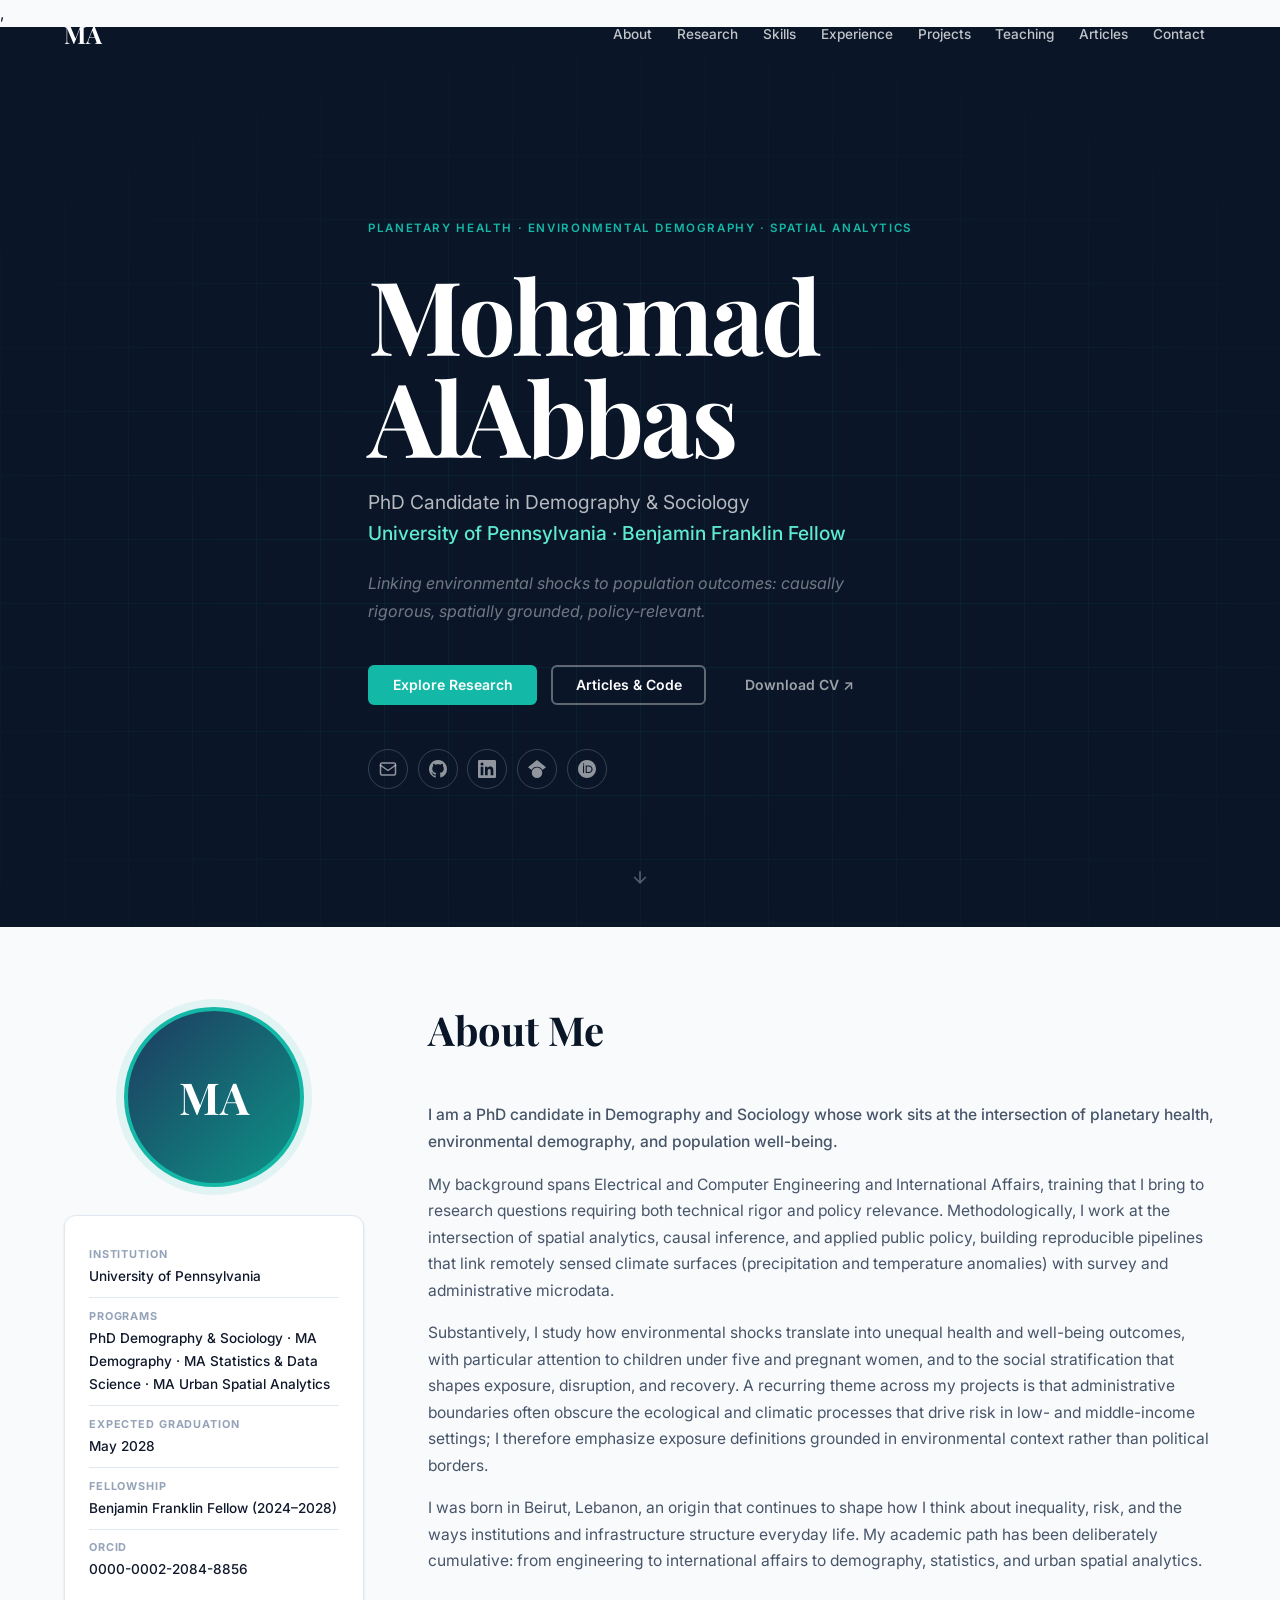
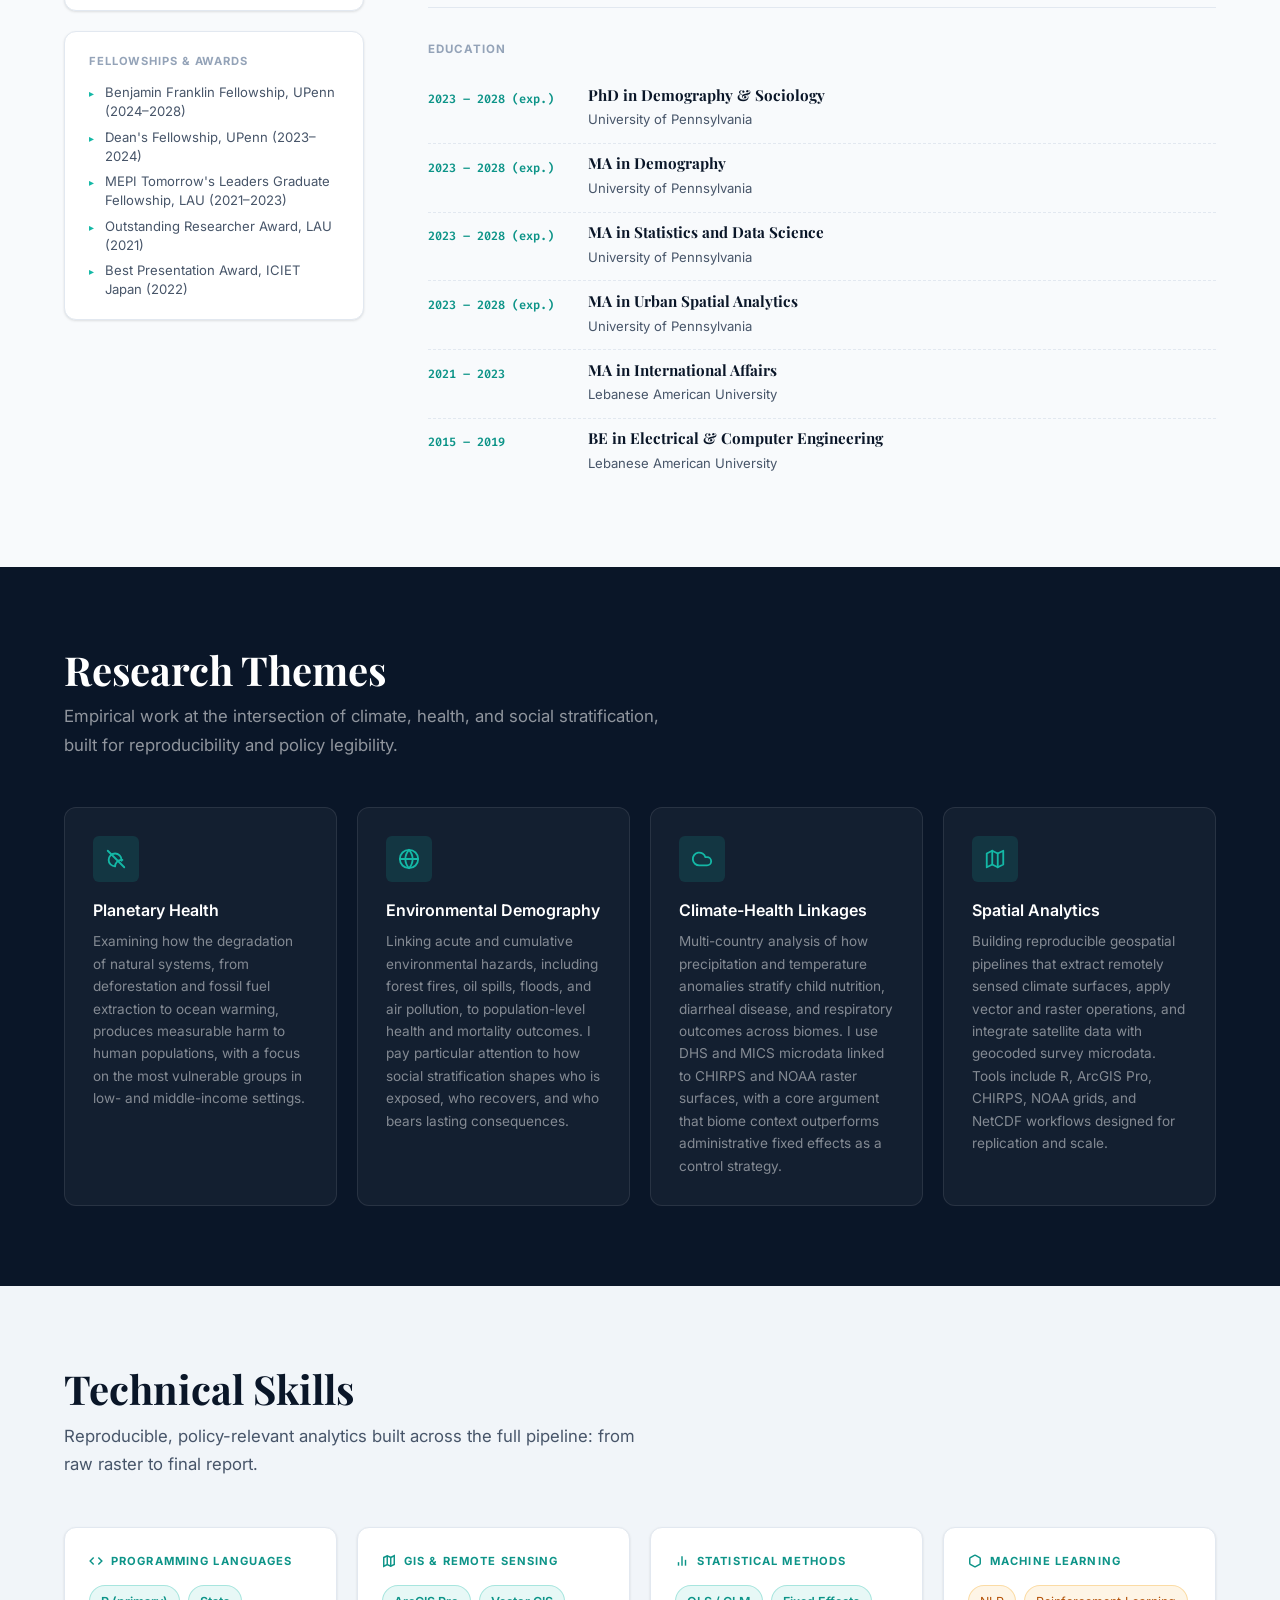
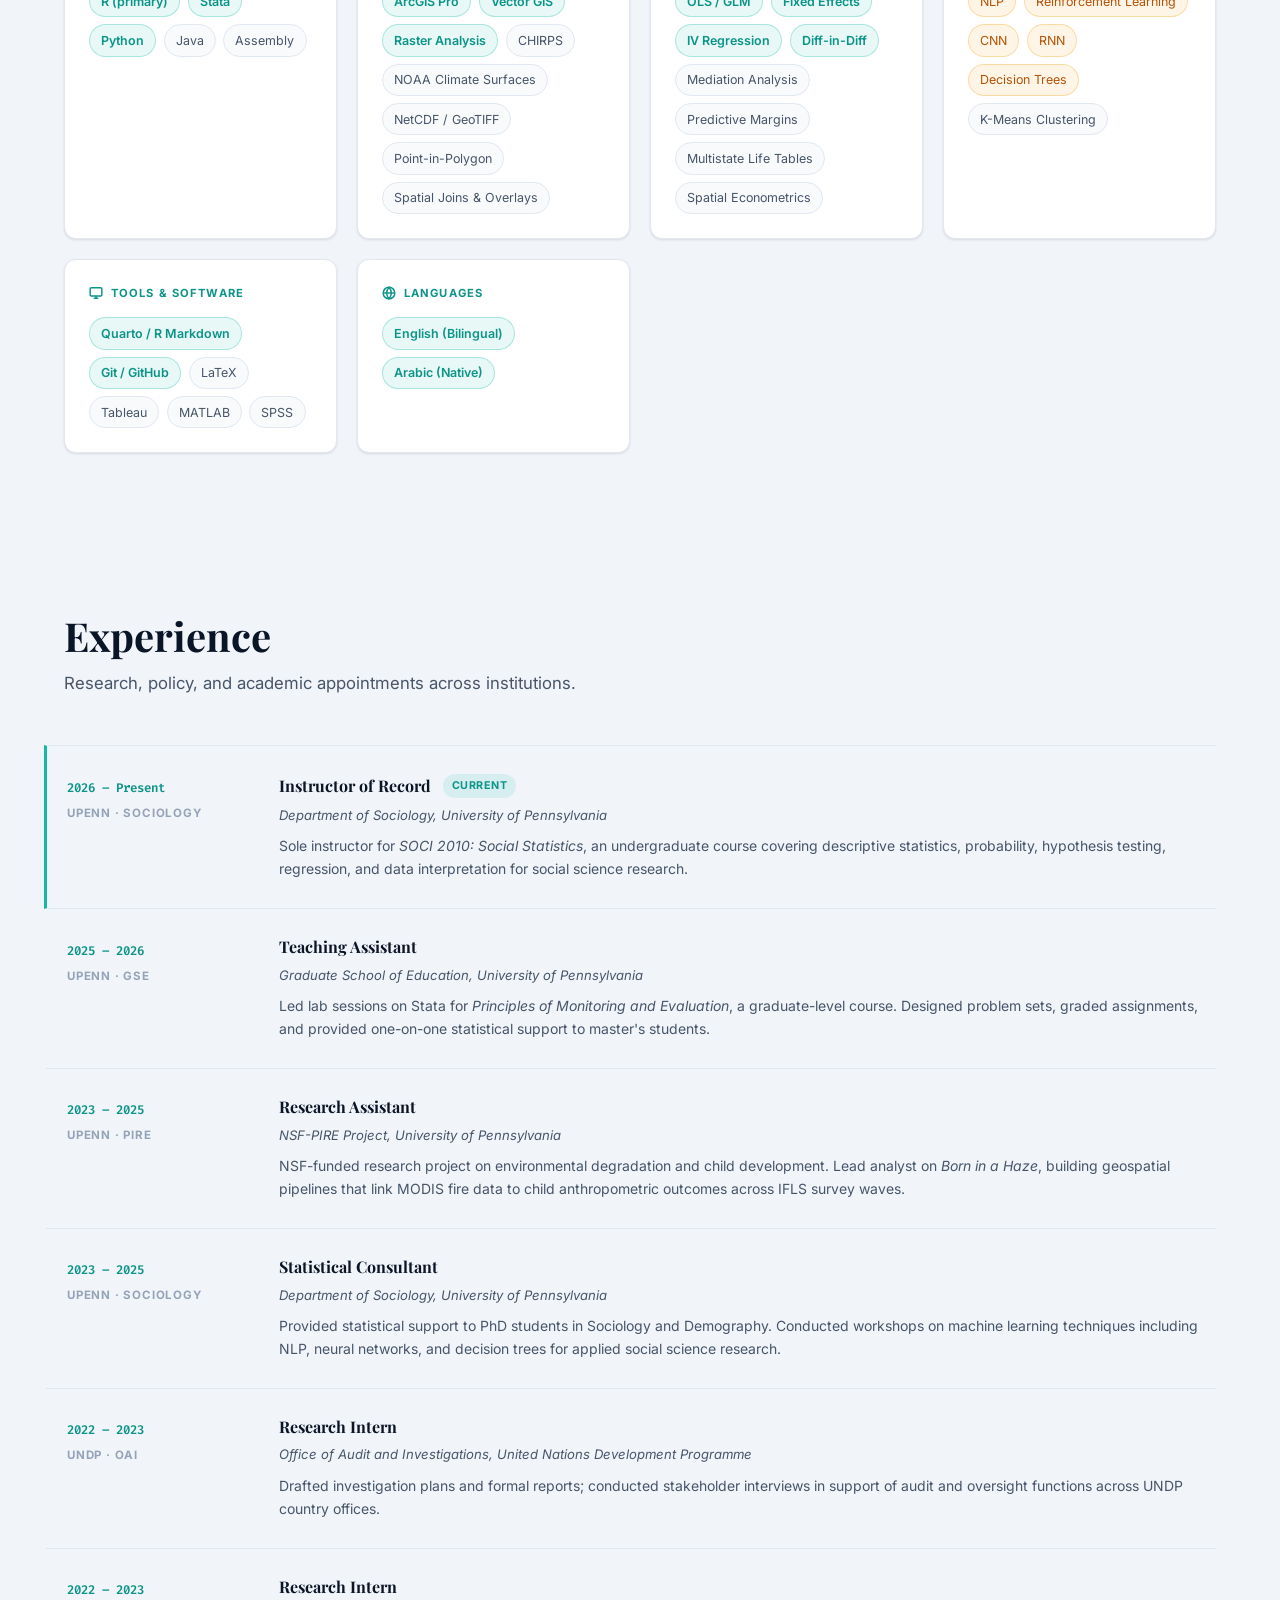
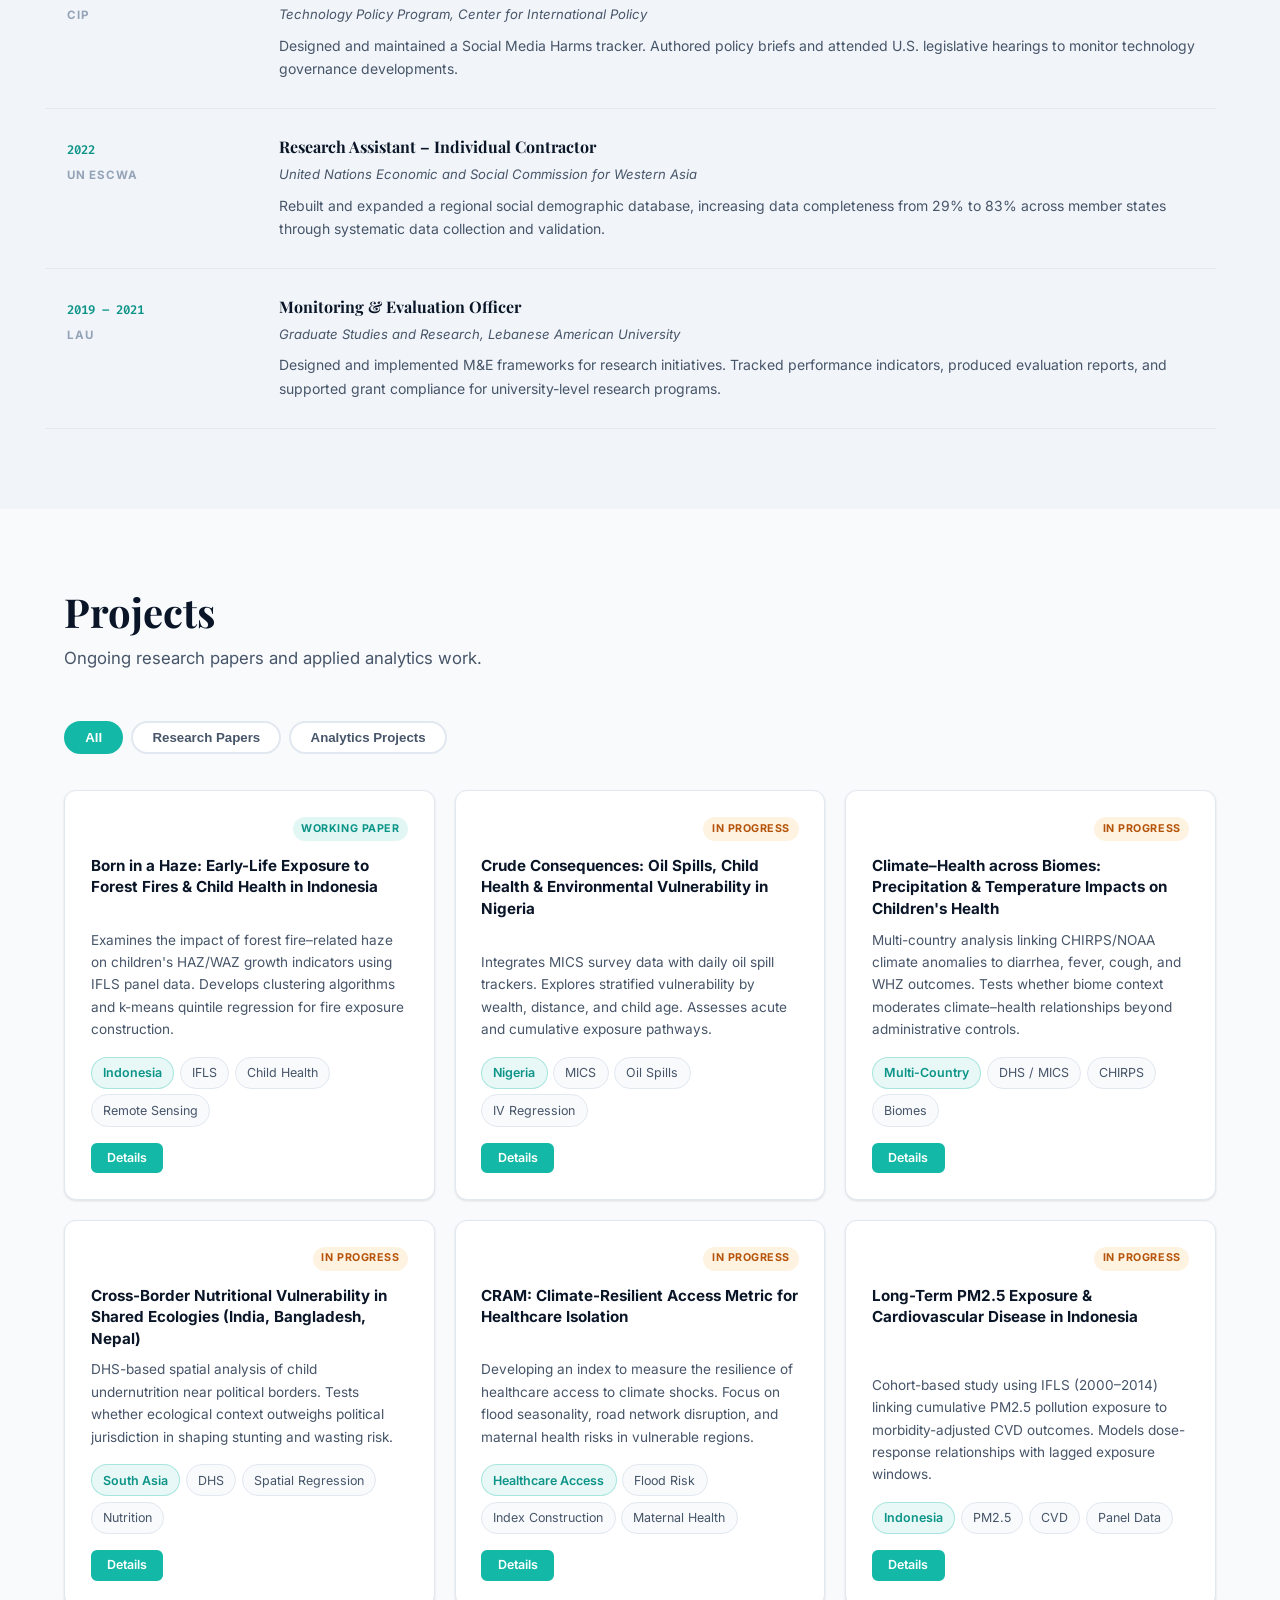
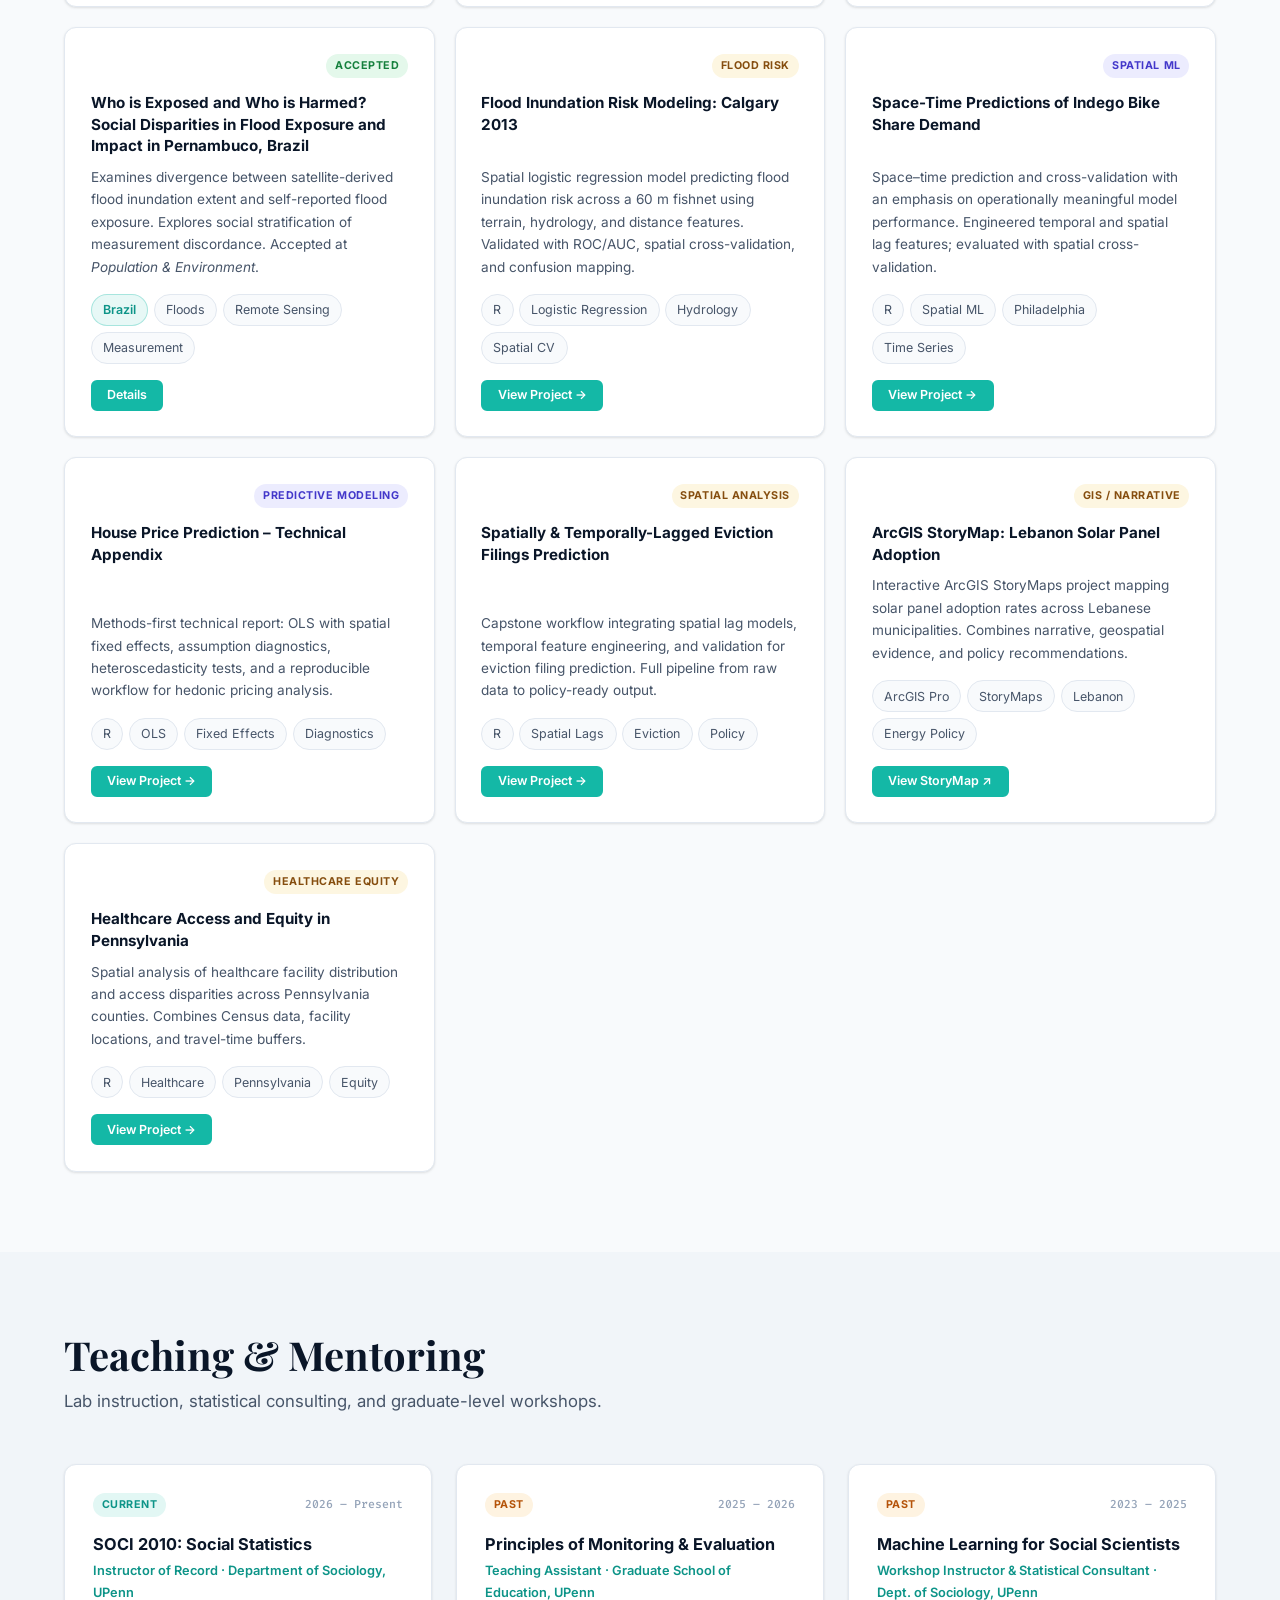
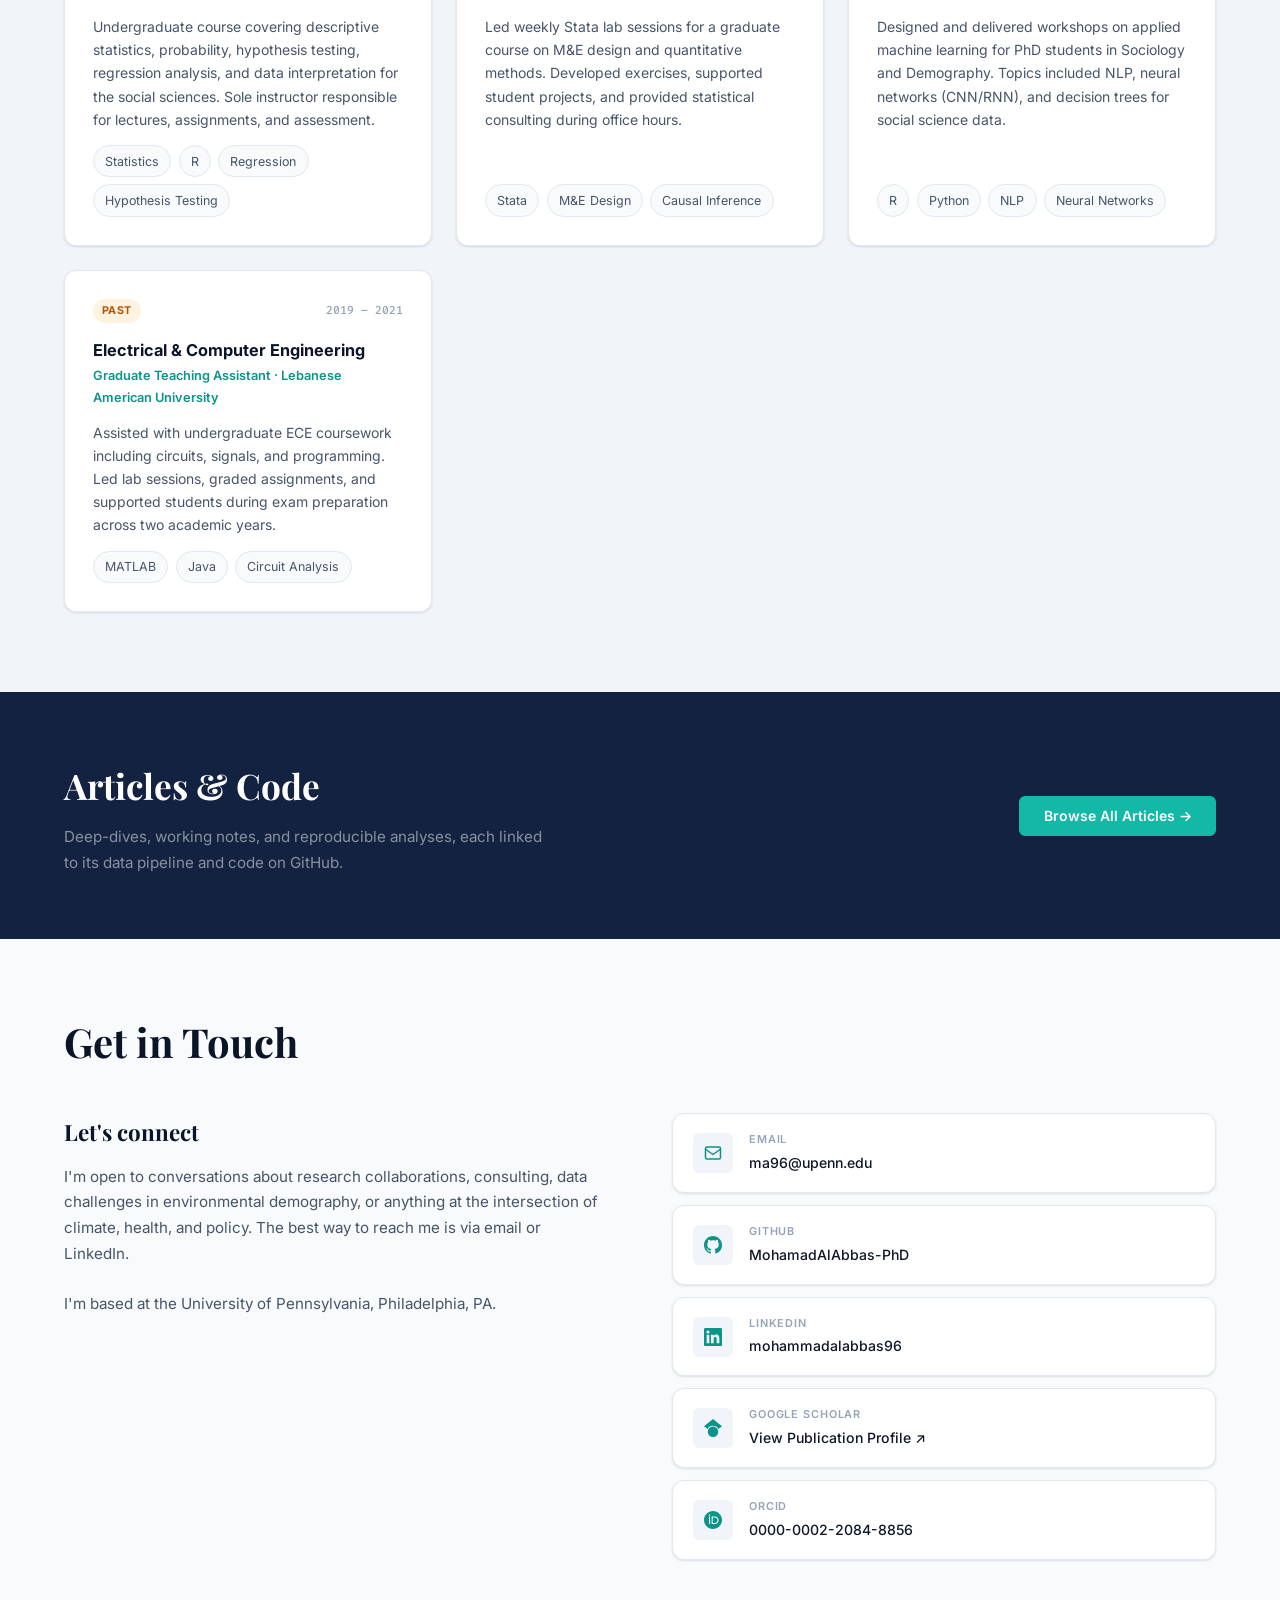
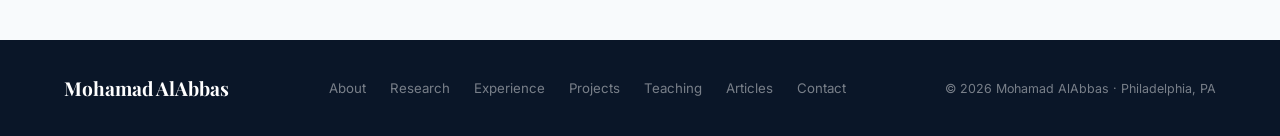
==== index.html @ a654e57c "Add flood inundation risk modeling project (Calgary 2013) Integrated flood_portfolio.html as a self-" ====
<!DOCTYPE html>
<html lang="en">
<head>
  <meta charset="UTF-8">
  <meta name="viewport" content="width=device-width, initial-scale=1.0">
  <title>Mohamad AlAbbas | Planetary Health &amp; Environmental Demographer</title>
  <meta name="description" content="PhD Candidate in Demography & Sociology at the University of Pennsylvania. Research in planetary health, environmental demography, and spatial analytics.">
  <meta name="author" content="Mohamad AlAbbas">

  <!-- Open Graph -->
  <meta property="og:title"       content="Mohamad AlAbbas | Planetary Health &amp; Environmental Demographer">
  <meta property="og:description" content="PhD Candidate in Demography & Sociology at UPenn. Planetary health, environmental demography, spatial analytics.">,
  <meta property="og:type"        content="website">

  <!-- Fonts -->
  <link rel="preconnect" href="https://fonts.googleapis.com">
  <link rel="preconnect" href="https://fonts.gstatic.com" crossorigin>
  <link href="https://fonts.googleapis.com/css2?family=Fira+Code:wght@400;500&family=Inter:wght@300;400;500;600;700&family=Playfair+Display:wght@400;600;700&display=swap" rel="stylesheet">

  <link rel="stylesheet" href="css/style.css">
</head>
<body>

<!-- ╔══════════════════════════════════╗
     ║  NAVIGATION                      ║
     ╚══════════════════════════════════╝ -->
<nav class="nav" id="nav" role="navigation" aria-label="Main navigation">
  <div class="container nav__inner">
    <a href="index.html" class="nav__brand" aria-label="Home">MA</a>

    <button class="nav__toggle" id="navToggle" aria-expanded="false" aria-controls="navMenu" aria-label="Toggle navigation">
      <span></span><span></span><span></span>
    </button>

    <ul class="nav__menu" id="navMenu" role="list">
      <li><a href="#about"       class="nav__link">About</a></li>
      <li><a href="#research"     class="nav__link">Research</a></li>
      <li><a href="#skills"       class="nav__link">Skills</a></li>
      <li><a href="#experience"   class="nav__link">Experience</a></li>
      <li><a href="#projects"     class="nav__link">Projects</a></li>
      <li><a href="#teaching"     class="nav__link">Teaching</a></li>
      <li><a href="articles.html" class="nav__link">Articles</a></li>
      <li><a href="#contact"      class="nav__link">Contact</a></li>
    </ul>
  </div>
</nav>


<!-- ╔══════════════════════════════════╗
     ║  HERO                            ║
     ╚══════════════════════════════════╝ -->
<section class="hero" id="home" aria-label="Introduction">
  <div class="container hero__content">
    <span class="hero__eyebrow">Planetary Health · Environmental Demography · Spatial Analytics</span>

    <h1 class="hero__name">Mohamad<br>AlAbbas</h1>

    <p class="hero__role">
      PhD Candidate in Demography &amp; Sociology<br>
      <span class="hero__university">University of Pennsylvania · Benjamin Franklin Fellow</span>
    </p>

    <p class="hero__tagline">
      Linking environmental shocks to population outcomes: causally rigorous, spatially grounded, policy-relevant.
    </p>

    <div class="hero__cta">
      <a href="#projects"     class="btn btn-primary">Explore Research</a>
      <a href="articles.html" class="btn btn-outline">Articles &amp; Code</a>
      <!-- Update href below to point to your actual CV PDF once placed in this folder -->
      <a href="CV_Mohammad_AlAbbas.pdf" class="btn btn-ghost" target="_blank" rel="noopener">Download CV ↗</a>
    </div>

    <div class="hero__social" aria-label="Social links">
      <!-- Email -->
      <a href="mailto:ma96@upenn.edu" class="social-icon" title="Email">
        <svg width="18" height="18" viewBox="0 0 24 24" fill="none" stroke="currentColor" stroke-width="2" stroke-linecap="round" stroke-linejoin="round" aria-hidden="true"><rect x="2" y="4" width="20" height="16" rx="2"/><path d="m22 7-10 7L2 7"/></svg>
      </a>
      <!-- GitHub -->
      <a href="https://github.com/MohamadAlAbbas-PhD" class="social-icon" title="GitHub" target="_blank" rel="noopener">
        <svg width="18" height="18" viewBox="0 0 24 24" fill="currentColor" aria-hidden="true"><path d="M12 0C5.37 0 0 5.37 0 12c0 5.31 3.435 9.795 8.205 11.385.6.105.825-.255.825-.57 0-.285-.015-1.23-.015-2.235-3.015.555-3.795-.735-4.035-1.41-.135-.345-.72-1.41-1.23-1.695-.42-.225-1.02-.78-.015-.795.945-.015 1.62.87 1.845 1.23 1.08 1.815 2.805 1.305 3.495.99.105-.78.42-1.305.765-1.605-2.67-.3-5.46-1.335-5.46-5.925 0-1.305.465-2.385 1.23-3.225-.12-.3-.54-1.53.12-3.18 0 0 1.005-.315 3.3 1.23.96-.27 1.98-.405 3-.405s2.04.135 3 .405c2.295-1.56 3.3-1.23 3.3-1.23.66 1.65.24 2.88.12 3.18.765.84 1.23 1.905 1.23 3.225 0 4.605-2.805 5.625-5.475 5.925.435.375.81 1.095.81 2.22 0 1.605-.015 2.895-.015 3.3 0 .315.225.69.825.57A12.02 12.02 0 0 0 24 12c0-6.63-5.37-12-12-12z"/></svg>
      </a>
      <!-- LinkedIn -->
      <a href="https://www.linkedin.com/in/mohammadalabbas96" class="social-icon" title="LinkedIn" target="_blank" rel="noopener">
        <svg width="18" height="18" viewBox="0 0 24 24" fill="currentColor" aria-hidden="true"><path d="M20.447 20.452h-3.554v-5.569c0-1.328-.027-3.037-1.852-3.037-1.853 0-2.136 1.445-2.136 2.939v5.667H9.351V9h3.414v1.561h.046c.477-.9 1.637-1.85 3.37-1.85 3.601 0 4.267 2.37 4.267 5.455v6.286zM5.337 7.433a2.062 2.062 0 0 1-2.063-2.065 2.064 2.064 0 1 1 2.063 2.065zm1.782 13.019H3.555V9h3.564v11.452zM22.225 0H1.771C.792 0 0 .774 0 1.729v20.542C0 23.227.792 24 1.771 24h20.451C23.2 24 24 23.227 24 22.271V1.729C24 .774 23.2 0 22.222 0h.003z"/></svg>
      </a>
      <!-- Google Scholar -->
      <a href="https://scholar.google.com/citations?user=hpTT5-4AAAAJ&hl=en&oi=ao" class="social-icon" title="Google Scholar" target="_blank" rel="noopener">
        <svg width="18" height="18" viewBox="0 0 24 24" fill="currentColor" aria-hidden="true"><path d="M12 24a7 7 0 1 1 0-14 7 7 0 0 1 0 14zm0-24L0 9.5l4.838 3.94A8 8 0 0 1 12 9a8 8 0 0 1 7.162 4.44L24 9.5z"/></svg>
      </a>
      <!-- ORCID -->
      <a href="https://orcid.org/0000-0002-2084-8856" class="social-icon" title="ORCID" target="_blank" rel="noopener">
        <svg width="18" height="18" viewBox="0 0 24 24" fill="currentColor" aria-hidden="true"><path d="M12 0C5.372 0 0 5.372 0 12s5.372 12 12 12 12-5.372 12-12S18.628 0 12 0zM7.369 4.378c.525 0 .947.431.947.947s-.422.947-.947.947a.95.95 0 0 1-.947-.947c0-.525.422-.947.947-.947zm-.722 3.038h1.444v10.041H6.647V7.416zm3.562 0h3.9c3.712 0 5.344 2.653 5.344 5.025 0 2.578-2.016 5.016-5.325 5.016h-3.919V7.416zm1.444 1.303v7.444h2.297c3.272 0 4.022-2.484 4.022-3.722 0-2.016-1.284-3.722-4.097-3.722h-2.222z"/></svg>
      </a>
    </div>
  </div>

  <a href="#about" class="hero__scroll" aria-label="Scroll to About">
    <svg width="20" height="20" viewBox="0 0 24 24" fill="none" stroke="currentColor" stroke-width="2" aria-hidden="true"><path d="M12 5v14M5 12l7 7 7-7"/></svg>
  </a>
</section>


<!-- ╔══════════════════════════════════╗
     ║  ABOUT                           ║
     ╚══════════════════════════════════╝ -->
<section class="section" id="about">
  <div class="container">
    <div class="about__grid">

      <!-- Sidebar -->
      <aside class="about__sidebar">
        <div class="about__photo-wrap">
          <!-- Replace the initials div below with an <img> tag once you have a photo:
               <img src="img/photo.jpg" alt="Mohamad AlAbbas"> -->
          <div class="about__photo" aria-hidden="true">MA</div>
        </div>

        <div class="about__meta">
          <div class="meta-item">
            <span class="meta-label">Institution</span>
            <span class="meta-value">University of Pennsylvania</span>
          </div>
          <div class="meta-item">
            <span class="meta-label">Programs</span>
            <span class="meta-value">PhD Demography &amp; Sociology · MA Demography · MA Statistics &amp; Data Science · MA Urban Spatial Analytics</span>
          </div>
          <div class="meta-item">
            <span class="meta-label">Expected Graduation</span>
            <span class="meta-value">May 2028</span>
          </div>
          <div class="meta-item">
            <span class="meta-label">Fellowship</span>
            <span class="meta-value">Benjamin Franklin Fellow (2024–2028)</span>
          </div>
          <div class="meta-item">
            <span class="meta-label">ORCID</span>
            <span class="meta-value">0000-0002-2084-8856</span>
          </div>
        </div>

        <div class="about__awards-box">
          <h3>Fellowships &amp; Awards</h3>
          <ul>
            <li>Benjamin Franklin Fellowship, UPenn (2024–2028)</li>
            <li>Dean's Fellowship, UPenn (2023–2024)</li>
            <li>MEPI Tomorrow's Leaders Graduate Fellowship, LAU (2021–2023)</li>
            <li>Outstanding Researcher Award, LAU (2021)</li>
            <li>Best Presentation Award, ICIET Japan (2022)</li>
          </ul>
        </div>
      </aside>

      <!-- Main bio -->
      <div class="about__main">
        <div class="section__header">
          <h2 class="section__title">About Me</h2>
        </div>

        <p class="about__lead">
          I am a PhD candidate in Demography and Sociology whose work sits at the intersection of planetary health,
          environmental demography, and population well-being.
        </p>
        <p>
          My background spans Electrical and Computer Engineering and International Affairs, training that I bring
          to research questions requiring both technical rigor and policy relevance. Methodologically, I work at
          the intersection of spatial analytics, causal inference, and applied public policy, building reproducible
          pipelines that link remotely sensed climate surfaces (precipitation and temperature anomalies) with survey
          and administrative microdata.
        </p>
        <p>
          Substantively, I study how environmental shocks translate into unequal health and well-being outcomes,
          with particular attention to children under five and pregnant women, and to the social stratification
          that shapes exposure, disruption, and recovery. A recurring theme across my projects is that
          administrative boundaries often obscure the ecological and climatic processes that drive risk in
          low- and middle-income settings; I therefore emphasize exposure definitions grounded in environmental
          context rather than political borders.
        </p>
        <p>
          I was born in Beirut, Lebanon, an origin that continues to shape how I think about inequality,
          risk, and the ways institutions and infrastructure structure everyday life. My academic path has
          been deliberately cumulative: from engineering to international affairs to demography, statistics,
          and urban spatial analytics.
        </p>

        <div class="education">
          <h3>Education</h3>
          <div class="edu-item">
            <span class="edu-year">2023 – 2028 (exp.)</span>
            <div>
              <strong>PhD in Demography &amp; Sociology</strong>
              <span>University of Pennsylvania</span>
            </div>
          </div>
          <div class="edu-item">
            <span class="edu-year">2023 – 2028 (exp.)</span>
            <div>
              <strong>MA in Demography</strong>
              <span>University of Pennsylvania</span>
            </div>
          </div>
          <div class="edu-item">
            <span class="edu-year">2023 – 2028 (exp.)</span>
            <div>
              <strong>MA in Statistics and Data Science</strong>
              <span>University of Pennsylvania</span>
            </div>
          </div>
          <div class="edu-item">
            <span class="edu-year">2023 – 2028 (exp.)</span>
            <div>
              <strong>MA in Urban Spatial Analytics</strong>
              <span>University of Pennsylvania</span>
            </div>
          </div>
          <div class="edu-item">
            <span class="edu-year">2021 – 2023</span>
            <div>
              <strong>MA in International Affairs</strong>
              <span>Lebanese American University</span>
            </div>
          </div>
          <div class="edu-item">
            <span class="edu-year">2015 – 2019</span>
            <div>
              <strong>BE in Electrical &amp; Computer Engineering</strong>
              <span>Lebanese American University</span>
            </div>
          </div>
        </div>
      </div><!-- /about__main -->

    </div><!-- /about__grid -->
  </div>
</section>


<!-- ╔══════════════════════════════════╗
     ║  RESEARCH THEMES                 ║
     ╚══════════════════════════════════╝ -->
<section class="section section--dark" id="research">
  <div class="container">
    <div class="section__header">
      <h2 class="section__title section__title--light">Research Themes</h2>
      <p class="section__subtitle section__subtitle--light">
        Empirical work at the intersection of climate, health, and social stratification, built for reproducibility and policy legibility.
      </p>
    </div>

    <div class="themes__grid">

      <div class="theme-card reveal">
        <div class="theme-card__icon" aria-hidden="true">
          <!-- Leaf / Planetary Health -->
          <svg width="22" height="22" viewBox="0 0 24 24" fill="none" stroke="currentColor" stroke-width="2" stroke-linecap="round" stroke-linejoin="round"><path d="M11 20A7 7 0 0 1 4 13c0-3.87 3.13-7 7-7 3.87 0 7 3.13 7 7v1"/><path d="M11 20c0-3.87 3.13-7 7-7h1"/><path d="m3 3 18 18"/></svg>
        </div>
        <h3>Planetary Health</h3>
        <p>Examining how the degradation of natural systems, from deforestation and fossil fuel extraction to ocean warming, produces measurable harm to human populations, with a focus on the most vulnerable groups in low- and middle-income settings.</p>
      </div>

      <div class="theme-card reveal">
        <div class="theme-card__icon" aria-hidden="true">
          <!-- Globe / Environmental Demography -->
          <svg width="22" height="22" viewBox="0 0 24 24" fill="none" stroke="currentColor" stroke-width="2" stroke-linecap="round" stroke-linejoin="round"><circle cx="12" cy="12" r="10"/><path d="M12 2a15.3 15.3 0 0 1 4 10 15.3 15.3 0 0 1-4 10 15.3 15.3 0 0 1-4-10 15.3 15.3 0 0 1 4-10z"/><path d="M2 12h20"/></svg>
        </div>
        <h3>Environmental Demography</h3>
        <p>Linking acute and cumulative environmental hazards, including forest fires, oil spills, floods, and air pollution, to population-level health and mortality outcomes. I pay particular attention to how social stratification shapes who is exposed, who recovers, and who bears lasting consequences.</p>
      </div>

      <div class="theme-card reveal">
        <div class="theme-card__icon" aria-hidden="true">
          <!-- Cloud / Climate-Health -->
          <svg width="22" height="22" viewBox="0 0 24 24" fill="none" stroke="currentColor" stroke-width="2" stroke-linecap="round" stroke-linejoin="round"><path d="M17.5 19H9a7 7 0 1 1 6.71-9h1.79a4.5 4.5 0 1 1 0 9z"/></svg>
        </div>
        <h3>Climate-Health Linkages</h3>
        <p>Multi-country analysis of how precipitation and temperature anomalies stratify child nutrition, diarrheal disease, and respiratory outcomes across biomes. I use DHS and MICS microdata linked to CHIRPS and NOAA raster surfaces, with a core argument that biome context outperforms administrative fixed effects as a control strategy.</p>
      </div>

      <div class="theme-card reveal">
        <div class="theme-card__icon" aria-hidden="true">
          <!-- Map / Spatial Analytics -->
          <svg width="22" height="22" viewBox="0 0 24 24" fill="none" stroke="currentColor" stroke-width="2" stroke-linecap="round" stroke-linejoin="round"><polygon points="3 6 9 3 15 6 21 3 21 18 15 21 9 18 3 21"/><line x1="9" y1="3" x2="9" y2="18"/><line x1="15" y1="6" x2="15" y2="21"/></svg>
        </div>
        <h3>Spatial Analytics</h3>
        <p>Building reproducible geospatial pipelines that extract remotely sensed climate surfaces, apply vector and raster operations, and integrate satellite data with geocoded survey microdata. Tools include R, ArcGIS Pro, CHIRPS, NOAA grids, and NetCDF workflows designed for replication and scale.</p>
      </div>

    </div>
  </div>
</section>


<!-- ╔══════════════════════════════════╗
     ║  SKILLS                          ║
     ╚══════════════════════════════════╝ -->
<section class="section section--alt" id="skills">
  <div class="container">
    <div class="section__header">
      <h2 class="section__title">Technical Skills</h2>
      <p class="section__subtitle">Reproducible, policy-relevant analytics built across the full pipeline: from raw raster to final report.</p>
    </div>

    <div class="skills__grid">

      <div class="skill-cat reveal">
        <div class="skill-cat__title">
          <svg width="14" height="14" viewBox="0 0 24 24" fill="none" stroke="currentColor" stroke-width="2.5" aria-hidden="true"><polyline points="16 18 22 12 16 6"/><polyline points="8 6 2 12 8 18"/></svg>
          Programming Languages
        </div>
        <div class="tags">
          <span class="tag tag--highlight">R (primary)</span>
          <span class="tag tag--highlight">Stata</span>
          <span class="tag tag--highlight">Python</span>
          <span class="tag">Java</span>
          <span class="tag">Assembly</span>
        </div>
      </div>

      <div class="skill-cat reveal">
        <div class="skill-cat__title">
          <svg width="14" height="14" viewBox="0 0 24 24" fill="none" stroke="currentColor" stroke-width="2.5" aria-hidden="true"><polygon points="3 6 9 3 15 6 21 3 21 18 15 21 9 18 3 21"/><line x1="9" y1="3" x2="9" y2="18"/><line x1="15" y1="6" x2="15" y2="21"/></svg>
          GIS &amp; Remote Sensing
        </div>
        <div class="tags">
          <span class="tag tag--highlight">ArcGIS Pro</span>
          <span class="tag tag--highlight">Vector GIS</span>
          <span class="tag tag--highlight">Raster Analysis</span>
          <span class="tag">CHIRPS</span>
          <span class="tag">NOAA Climate Surfaces</span>
          <span class="tag">NetCDF / GeoTIFF</span>
          <span class="tag">Point-in-Polygon</span>
          <span class="tag">Spatial Joins &amp; Overlays</span>
        </div>
      </div>

      <div class="skill-cat reveal">
        <div class="skill-cat__title">
          <svg width="14" height="14" viewBox="0 0 24 24" fill="none" stroke="currentColor" stroke-width="2.5" aria-hidden="true"><line x1="18" y1="20" x2="18" y2="10"/><line x1="12" y1="20" x2="12" y2="4"/><line x1="6" y1="20" x2="6" y2="14"/></svg>
          Statistical Methods
        </div>
        <div class="tags">
          <span class="tag tag--highlight">OLS / GLM</span>
          <span class="tag tag--highlight">Fixed Effects</span>
          <span class="tag tag--highlight">IV Regression</span>
          <span class="tag tag--highlight">Diff-in-Diff</span>
          <span class="tag">Mediation Analysis</span>
          <span class="tag">Predictive Margins</span>
          <span class="tag">Multistate Life Tables</span>
          <span class="tag">Spatial Econometrics</span>
        </div>
      </div>

      <div class="skill-cat reveal">
        <div class="skill-cat__title">
          <svg width="14" height="14" viewBox="0 0 24 24" fill="none" stroke="currentColor" stroke-width="2.5" aria-hidden="true"><path d="M21 16V8a2 2 0 0 0-1-1.73l-7-4a2 2 0 0 0-2 0l-7 4A2 2 0 0 0 3 8v8a2 2 0 0 0 1 1.73l7 4a2 2 0 0 0 2 0l7-4A2 2 0 0 0 21 16z"/></svg>
          Machine Learning
        </div>
        <div class="tags">
          <span class="tag tag--gold">NLP</span>
          <span class="tag tag--gold">Reinforcement Learning</span>
          <span class="tag tag--gold">CNN</span>
          <span class="tag tag--gold">RNN</span>
          <span class="tag tag--gold">Decision Trees</span>
          <span class="tag">K-Means Clustering</span>
        </div>
      </div>

      <div class="skill-cat reveal">
        <div class="skill-cat__title">
          <svg width="14" height="14" viewBox="0 0 24 24" fill="none" stroke="currentColor" stroke-width="2.5" aria-hidden="true"><rect x="2" y="3" width="20" height="14" rx="2"/><line x1="8" y1="21" x2="16" y2="21"/><line x1="12" y1="17" x2="12" y2="21"/></svg>
          Tools &amp; Software
        </div>
        <div class="tags">
          <span class="tag tag--highlight">Quarto / R Markdown</span>
          <span class="tag tag--highlight">Git / GitHub</span>
          <span class="tag">LaTeX</span>
          <span class="tag">Tableau</span>
          <span class="tag">MATLAB</span>
          <span class="tag">SPSS</span>
        </div>
      </div>

      <div class="skill-cat reveal">
        <div class="skill-cat__title">
          <svg width="14" height="14" viewBox="0 0 24 24" fill="none" stroke="currentColor" stroke-width="2.5" aria-hidden="true"><circle cx="12" cy="12" r="10"/><line x1="2" y1="12" x2="22" y2="12"/><path d="M12 2a15.3 15.3 0 0 1 4 10 15.3 15.3 0 0 1-4 10 15.3 15.3 0 0 1-4-10 15.3 15.3 0 0 1 4-10z"/></svg>
          Languages
        </div>
        <div class="tags">
          <span class="tag tag--highlight">English (Bilingual)</span>
          <span class="tag tag--highlight">Arabic (Native)</span>
        </div>
      </div>

    </div><!-- /skills__grid -->
  </div>
</section>


<!-- ╔══════════════════════════════════╗
     ║  EXPERIENCE                      ║
     ╚══════════════════════════════════╝ -->
<section class="section section--alt" id="experience">
  <div class="container">
    <div class="section__header">
      <h2 class="section__title">Experience</h2>
      <p class="section__subtitle">Research, policy, and academic appointments across institutions.</p>
    </div>

    <div class="exp__list">

      <div class="exp-item exp-item--current reveal">
        <div class="exp-item__left">
          <span class="exp-period">2026 – Present</span>
          <span class="exp-org-tag">UPenn · Sociology</span>
        </div>
        <div class="exp-item__right">
          <div class="exp-item__top">
            <h3>Instructor of Record</h3>
            <span class="badge badge--review">Current</span>
          </div>
          <p class="exp-org-full">Department of Sociology, University of Pennsylvania</p>
          <p>Sole instructor for <em>SOCI 2010: Social Statistics</em>, an undergraduate course covering descriptive statistics, probability, hypothesis testing, regression, and data interpretation for social science research.</p>
        </div>
      </div>

      <div class="exp-item reveal">
        <div class="exp-item__left">
          <span class="exp-period">2025 – 2026</span>
          <span class="exp-org-tag">UPenn · GSE</span>
        </div>
        <div class="exp-item__right">
          <div class="exp-item__top">
            <h3>Teaching Assistant</h3>
          </div>
          <p class="exp-org-full">Graduate School of Education, University of Pennsylvania</p>
          <p>Led lab sessions on Stata for <em>Principles of Monitoring and Evaluation</em>, a graduate-level course. Designed problem sets, graded assignments, and provided one-on-one statistical support to master's students.</p>
        </div>
      </div>

      <div class="exp-item reveal">
        <div class="exp-item__left">
          <span class="exp-period">2023 – 2025</span>
          <span class="exp-org-tag">UPenn · PIRE</span>
        </div>
        <div class="exp-item__right">
          <div class="exp-item__top">
            <h3>Research Assistant</h3>
          </div>
          <p class="exp-org-full">NSF-PIRE Project, University of Pennsylvania</p>
          <p>NSF-funded research project on environmental degradation and child development. Lead analyst on <em>Born in a Haze</em>, building geospatial pipelines that link MODIS fire data to child anthropometric outcomes across IFLS survey waves.</p>
        </div>
      </div>

      <div class="exp-item reveal">
        <div class="exp-item__left">
          <span class="exp-period">2023 – 2025</span>
          <span class="exp-org-tag">UPenn · Sociology</span>
        </div>
        <div class="exp-item__right">
          <div class="exp-item__top">
            <h3>Statistical Consultant</h3>
          </div>
          <p class="exp-org-full">Department of Sociology, University of Pennsylvania</p>
          <p>Provided statistical support to PhD students in Sociology and Demography. Conducted workshops on machine learning techniques including NLP, neural networks, and decision trees for applied social science research.</p>
        </div>
      </div>

      <div class="exp-item reveal">
        <div class="exp-item__left">
          <span class="exp-period">2022 – 2023</span>
          <span class="exp-org-tag">UNDP · OAI</span>
        </div>
        <div class="exp-item__right">
          <div class="exp-item__top">
            <h3>Research Intern</h3>
          </div>
          <p class="exp-org-full">Office of Audit and Investigations, United Nations Development Programme</p>
          <p>Drafted investigation plans and formal reports; conducted stakeholder interviews in support of audit and oversight functions across UNDP country offices.</p>
        </div>
      </div>

      <div class="exp-item reveal">
        <div class="exp-item__left">
          <span class="exp-period">2022 – 2023</span>
          <span class="exp-org-tag">CIP</span>
        </div>
        <div class="exp-item__right">
          <div class="exp-item__top">
            <h3>Research Intern</h3>
          </div>
          <p class="exp-org-full">Technology Policy Program, Center for International Policy</p>
          <p>Designed and maintained a Social Media Harms tracker. Authored policy briefs and attended U.S. legislative hearings to monitor technology governance developments.</p>
        </div>
      </div>

      <div class="exp-item reveal">
        <div class="exp-item__left">
          <span class="exp-period">2022</span>
          <span class="exp-org-tag">UN ESCWA</span>
        </div>
        <div class="exp-item__right">
          <div class="exp-item__top">
            <h3>Research Assistant – Individual Contractor</h3>
          </div>
          <p class="exp-org-full">United Nations Economic and Social Commission for Western Asia</p>
          <p>Rebuilt and expanded a regional social demographic database, increasing data completeness from 29% to 83% across member states through systematic data collection and validation.</p>
        </div>
      </div>

      <div class="exp-item reveal">
        <div class="exp-item__left">
          <span class="exp-period">2019 – 2021</span>
          <span class="exp-org-tag">LAU</span>
        </div>
        <div class="exp-item__right">
          <div class="exp-item__top">
            <h3>Monitoring &amp; Evaluation Officer</h3>
          </div>
          <p class="exp-org-full">Graduate Studies and Research, Lebanese American University</p>
          <p>Designed and implemented M&amp;E frameworks for research initiatives. Tracked performance indicators, produced evaluation reports, and supported grant compliance for university-level research programs.</p>
        </div>
      </div>

    </div><!-- /exp__list -->
  </div>
</section>


<!-- ╔══════════════════════════════════╗
     ║  PROJECTS                        ║
     ╚══════════════════════════════════╝ -->
<section class="section" id="projects">
  <div class="container">
    <div class="section__header">
      <h2 class="section__title">Projects</h2>
      <p class="section__subtitle">Ongoing research papers and applied analytics work.</p>
    </div>

    <!-- Tab bar -->
    <div class="projects__tabs" role="tablist">
      <button class="tab-btn active" data-tab="all"      role="tab" aria-selected="true">All</button>
      <button class="tab-btn"        data-tab="research" role="tab">Research Papers</button>
      <button class="tab-btn"        data-tab="analytics" role="tab">Analytics Projects</button>
    </div>

    <!-- Grid -->
    <div class="projects__grid">

      <!-- ── RESEARCH PAPERS ─────────────────── -->
      <div class="project-card reveal" data-group="research">
        <div class="project-card__top">
          <span></span>
          <span class="badge badge--review">Working Paper</span>
        </div>
        <h3>Born in a Haze: Early-Life Exposure to Forest Fires &amp; Child Health in Indonesia</h3>
        <p>Examines the impact of forest fire–related haze on children's HAZ/WAZ growth indicators using IFLS panel data. Develops clustering algorithms and k-means quintile regression for fire exposure construction.</p>
        <div class="project-card__tags">
          <span class="tag tag--highlight">Indonesia</span>
          <span class="tag">IFLS</span>
          <span class="tag">Child Health</span>
          <span class="tag">Remote Sensing</span>
        </div>
        <div class="project-card__links">
          <a href="articles.html" class="btn btn-sm btn-teal">Details</a>
        </div>
      </div>

      <div class="project-card reveal" data-group="research">
        <div class="project-card__top">
          <span></span>
          <span class="badge badge--progress">In Progress</span>
        </div>
        <h3>Crude Consequences: Oil Spills, Child Health &amp; Environmental Vulnerability in Nigeria</h3>
        <p>Integrates MICS survey data with daily oil spill trackers. Explores stratified vulnerability by wealth, distance, and child age. Assesses acute and cumulative exposure pathways.</p>
        <div class="project-card__tags">
          <span class="tag tag--highlight">Nigeria</span>
          <span class="tag">MICS</span>
          <span class="tag">Oil Spills</span>
          <span class="tag">IV Regression</span>
        </div>
        <div class="project-card__links">
          <a href="articles.html" class="btn btn-sm btn-teal">Details</a>
        </div>
      </div>

      <div class="project-card reveal" data-group="research">
        <div class="project-card__top">
          <span></span>
          <span class="badge badge--progress">In Progress</span>
        </div>
        <h3>Climate–Health across Biomes: Precipitation &amp; Temperature Impacts on Children's Health</h3>
        <p>Multi-country analysis linking CHIRPS/NOAA climate anomalies to diarrhea, fever, cough, and WHZ outcomes. Tests whether biome context moderates climate–health relationships beyond administrative controls.</p>
        <div class="project-card__tags">
          <span class="tag tag--highlight">Multi-Country</span>
          <span class="tag">DHS / MICS</span>
          <span class="tag">CHIRPS</span>
          <span class="tag">Biomes</span>
        </div>
        <div class="project-card__links">
          <a href="articles.html" class="btn btn-sm btn-teal">Details</a>
        </div>
      </div>

      <div class="project-card reveal" data-group="research">
        <div class="project-card__top">
          <span></span>
          <span class="badge badge--progress">In Progress</span>
        </div>
        <h3>Cross-Border Nutritional Vulnerability in Shared Ecologies (India, Bangladesh, Nepal)</h3>
        <p>DHS-based spatial analysis of child undernutrition near political borders. Tests whether ecological context outweighs political jurisdiction in shaping stunting and wasting risk.</p>
        <div class="project-card__tags">
          <span class="tag tag--highlight">South Asia</span>
          <span class="tag">DHS</span>
          <span class="tag">Spatial Regression</span>
          <span class="tag">Nutrition</span>
        </div>
        <div class="project-card__links">
          <a href="articles.html" class="btn btn-sm btn-teal">Details</a>
        </div>
      </div>

      <div class="project-card reveal" data-group="research">
        <div class="project-card__top">
          <span></span>
          <span class="badge badge--progress">In Progress</span>
        </div>
        <h3>CRAM: Climate-Resilient Access Metric for Healthcare Isolation</h3>
        <p>Developing an index to measure the resilience of healthcare access to climate shocks. Focus on flood seasonality, road network disruption, and maternal health risks in vulnerable regions.</p>
        <div class="project-card__tags">
          <span class="tag tag--highlight">Healthcare Access</span>
          <span class="tag">Flood Risk</span>
          <span class="tag">Index Construction</span>
          <span class="tag">Maternal Health</span>
        </div>
        <div class="project-card__links">
          <a href="articles.html" class="btn btn-sm btn-teal">Details</a>
        </div>
      </div>

      <div class="project-card reveal" data-group="research">
        <div class="project-card__top">
          <span></span>
          <span class="badge badge--progress">In Progress</span>
        </div>
        <h3>Long-Term PM2.5 Exposure &amp; Cardiovascular Disease in Indonesia</h3>
        <p>Cohort-based study using IFLS (2000–2014) linking cumulative PM2.5 pollution exposure to morbidity-adjusted CVD outcomes. Models dose-response relationships with lagged exposure windows.</p>
        <div class="project-card__tags">
          <span class="tag tag--highlight">Indonesia</span>
          <span class="tag">PM2.5</span>
          <span class="tag">CVD</span>
          <span class="tag">Panel Data</span>
        </div>
        <div class="project-card__links">
          <a href="articles.html" class="btn btn-sm btn-teal">Details</a>
        </div>
      </div>

      <div class="project-card reveal" data-group="research">
        <div class="project-card__top">
          <span></span>
          <span class="badge badge--published">Accepted</span>
        </div>
        <h3>Who is Exposed and Who is Harmed? Social Disparities in Flood Exposure and Impact in Pernambuco, Brazil</h3>
        <p>Examines divergence between satellite-derived flood inundation extent and self-reported flood exposure. Explores social stratification of measurement discordance. Accepted at <em>Population &amp; Environment</em>.</p>
        <div class="project-card__tags">
          <span class="tag tag--highlight">Brazil</span>
          <span class="tag">Floods</span>
          <span class="tag">Remote Sensing</span>
          <span class="tag">Measurement</span>
        </div>
        <div class="project-card__links">
          <a href="articles.html" class="btn btn-sm btn-teal">Details</a>
        </div>
      </div>

      <!-- ── ANALYTICS PROJECTS ──────────────── -->
      <div class="project-card reveal" data-group="analytics">
        <div class="project-card__top">
          <span></span>
          <span class="badge badge--spatial">Flood Risk</span>
        </div>
        <h3>Flood Inundation Risk Modeling: Calgary 2013</h3>
        <p>Spatial logistic regression model predicting flood inundation risk across a 60 m fishnet using terrain, hydrology, and distance features. Validated with ROC/AUC, spatial cross-validation, and confusion mapping.</p>
        <div class="project-card__tags">
          <span class="tag">R</span>
          <span class="tag">Logistic Regression</span>
          <span class="tag">Hydrology</span>
          <span class="tag">Spatial CV</span>
        </div>
        <div class="project-card__links">
          <a href="projects/flood-modeling/" class="btn btn-sm btn-teal">View Project →</a>
        </div>
      </div>

      <div class="project-card reveal" data-group="analytics">
        <div class="project-card__top">
          <span></span>
          <span class="badge badge--methods">Spatial ML</span>
        </div>
        <h3>Space-Time Predictions of Indego Bike Share Demand</h3>
        <p>Space–time prediction and cross-validation with an emphasis on operationally meaningful model performance. Engineered temporal and spatial lag features; evaluated with spatial cross-validation.</p>
        <div class="project-card__tags">
          <span class="tag">R</span>
          <span class="tag">Spatial ML</span>
          <span class="tag">Philadelphia</span>
          <span class="tag">Time Series</span>
        </div>
        <div class="project-card__links">
          <a href="projects/indego-bikeshare/" class="btn btn-sm btn-teal">View Project →</a>
        </div>
      </div>

      <div class="project-card reveal" data-group="analytics">
        <div class="project-card__top">
          <span></span>
          <span class="badge badge--methods">Predictive Modeling</span>
        </div>
        <h3>House Price Prediction – Technical Appendix</h3>
        <p>Methods-first technical report: OLS with spatial fixed effects, assumption diagnostics, heteroscedasticity tests, and a reproducible workflow for hedonic pricing analysis.</p>
        <div class="project-card__tags">
          <span class="tag">R</span>
          <span class="tag">OLS</span>
          <span class="tag">Fixed Effects</span>
          <span class="tag">Diagnostics</span>
        </div>
        <div class="project-card__links">
          <a href="projects/house-pricing/" class="btn btn-sm btn-teal">View Project →</a>
        </div>
      </div>

      <div class="project-card reveal" data-group="analytics">
        <div class="project-card__top">
          <span></span>
          <span class="badge badge--spatial">Spatial Analysis</span>
        </div>
        <h3>Spatially &amp; Temporally-Lagged Eviction Filings Prediction</h3>
        <p>Capstone workflow integrating spatial lag models, temporal feature engineering, and validation for eviction filing prediction. Full pipeline from raw data to policy-ready output.</p>
        <div class="project-card__tags">
          <span class="tag">R</span>
          <span class="tag">Spatial Lags</span>
          <span class="tag">Eviction</span>
          <span class="tag">Policy</span>
        </div>
        <div class="project-card__links">
          <a href="projects/eviction-prediction/" class="btn btn-sm btn-teal">View Project →</a>
        </div>
      </div>

      <div class="project-card reveal" data-group="analytics">
        <div class="project-card__top">
          <span></span>
          <span class="badge badge--spatial">GIS / Narrative</span>
        </div>
        <h3>ArcGIS StoryMap: Lebanon Solar Panel Adoption</h3>
        <p>Interactive ArcGIS StoryMaps project mapping solar panel adoption rates across Lebanese municipalities. Combines narrative, geospatial evidence, and policy recommendations.</p>
        <div class="project-card__tags">
          <span class="tag">ArcGIS Pro</span>
          <span class="tag">StoryMaps</span>
          <span class="tag">Lebanon</span>
          <span class="tag">Energy Policy</span>
        </div>
        <div class="project-card__links">
          <a href="https://storymaps.arcgis.com/stories/3d8987d329064940b62db4431ac9ac99" class="btn btn-sm btn-teal" target="_blank">View StoryMap ↗</a>
        </div>
      </div>

      <div class="project-card reveal" data-group="analytics">
        <div class="project-card__top">
          <span></span>
          <span class="badge badge--spatial">Healthcare Equity</span>
        </div>
        <h3>Healthcare Access and Equity in Pennsylvania</h3>
        <p>Spatial analysis of healthcare facility distribution and access disparities across Pennsylvania counties. Combines Census data, facility locations, and travel-time buffers.</p>
        <div class="project-card__tags">
          <span class="tag">R</span>
          <span class="tag">Healthcare</span>
          <span class="tag">Pennsylvania</span>
          <span class="tag">Equity</span>
        </div>
        <div class="project-card__links">
          <a href="projects/healthcare-access/" class="btn btn-sm btn-teal">View Project →</a>
        </div>
      </div>

    </div><!-- /projects__grid -->
  </div>
</section>


<!-- ╔══════════════════════════════════╗
     ║  TEACHING                        ║
     ╚══════════════════════════════════╝ -->
<section class="section section--alt" id="teaching">
  <div class="container">
    <div class="section__header">
      <h2 class="section__title">Teaching &amp; Mentoring</h2>
      <p class="section__subtitle">Lab instruction, statistical consulting, and graduate-level workshops.</p>
    </div>

    <div class="teaching__grid">

      <div class="teach-card reveal">
        <div class="teach-card__header">
          <span class="badge badge--review">Current</span>
          <span class="teach-card__year">2026 – Present</span>
        </div>
        <h3>SOCI 2010: Social Statistics</h3>
        <p class="teach-card__role">Instructor of Record · Department of Sociology, UPenn</p>
        <p>Undergraduate course covering descriptive statistics, probability, hypothesis testing, regression analysis, and data interpretation for the social sciences. Sole instructor responsible for lectures, assignments, and assessment.</p>
        <div class="tags" style="margin-top:.9rem;">
          <span class="tag">Statistics</span>
          <span class="tag">R</span>
          <span class="tag">Regression</span>
          <span class="tag">Hypothesis Testing</span>
        </div>
      </div>

      <div class="teach-card reveal">
        <div class="teach-card__header">
          <span class="badge badge--progress">Past</span>
          <span class="teach-card__year">2025 – 2026</span>
        </div>
        <h3>Principles of Monitoring &amp; Evaluation</h3>
        <p class="teach-card__role">Teaching Assistant · Graduate School of Education, UPenn</p>
        <p>Led weekly Stata lab sessions for a graduate course on M&amp;E design and quantitative methods. Developed exercises, supported student projects, and provided statistical consulting during office hours.</p>
        <div class="tags" style="margin-top:.9rem;">
          <span class="tag">Stata</span>
          <span class="tag">M&amp;E Design</span>
          <span class="tag">Causal Inference</span>
        </div>
      </div>

      <div class="teach-card reveal">
        <div class="teach-card__header">
          <span class="badge badge--progress">Past</span>
          <span class="teach-card__year">2023 – 2025</span>
        </div>
        <h3>Machine Learning for Social Scientists</h3>
        <p class="teach-card__role">Workshop Instructor &amp; Statistical Consultant · Dept. of Sociology, UPenn</p>
        <p>Designed and delivered workshops on applied machine learning for PhD students in Sociology and Demography. Topics included NLP, neural networks (CNN/RNN), and decision trees for social science data.</p>
        <div class="tags" style="margin-top:.9rem;">
          <span class="tag">R</span>
          <span class="tag">Python</span>
          <span class="tag">NLP</span>
          <span class="tag">Neural Networks</span>
        </div>
      </div>

      <div class="teach-card reveal">
        <div class="teach-card__header">
          <span class="badge badge--progress">Past</span>
          <span class="teach-card__year">2019 – 2021</span>
        </div>
        <h3>Electrical &amp; Computer Engineering</h3>
        <p class="teach-card__role">Graduate Teaching Assistant · Lebanese American University</p>
        <p>Assisted with undergraduate ECE coursework including circuits, signals, and programming. Led lab sessions, graded assignments, and supported students during exam preparation across two academic years.</p>
        <div class="tags" style="margin-top:.9rem;">
          <span class="tag">MATLAB</span>
          <span class="tag">Java</span>
          <span class="tag">Circuit Analysis</span>
        </div>
      </div>

    </div><!-- /teaching__grid -->
  </div>
</section>


<!-- ╔══════════════════════════════════╗
     ║  ARTICLES TEASER                 ║
     ╚══════════════════════════════════╝ -->
<div class="articles-teaser">
  <div class="container articles-teaser__inner">
    <div class="articles-teaser__text">
      <h2>Articles &amp; Code</h2>
      <p>
        Deep-dives, working notes, and reproducible analyses, each linked to its data pipeline and code on GitHub.
      </p>
    </div>
    <a href="articles.html" class="btn btn-primary">Browse All Articles →</a>
  </div>
</div>


<!-- ╔══════════════════════════════════╗
     ║  CONTACT                         ║
     ╚══════════════════════════════════╝ -->
<section class="section" id="contact">
  <div class="container">
    <div class="section__header">
      <h2 class="section__title">Get in Touch</h2>
    </div>

    <div class="contact__grid">
      <div class="contact__intro">
        <h3>Let's connect</h3>
        <p>
          I'm open to conversations about research collaborations, consulting, data challenges in
          environmental demography, or anything at the intersection of climate, health, and policy.
          The best way to reach me is via email or LinkedIn.
        </p>
        <p>
          I'm based at the University of Pennsylvania, Philadelphia, PA.
        </p>
      </div>

      <div class="contact__links">
        <a href="mailto:ma96@upenn.edu" class="contact-link">
          <div class="contact-link__icon" aria-hidden="true">
            <svg width="18" height="18" viewBox="0 0 24 24" fill="none" stroke="currentColor" stroke-width="2" stroke-linecap="round" stroke-linejoin="round"><rect x="2" y="4" width="20" height="16" rx="2"/><path d="m22 7-10 7L2 7"/></svg>
          </div>
          <div>
            <span class="contact-link__label">Email</span>
            <span class="contact-link__value">ma96@upenn.edu</span>
          </div>
        </a>

        <a href="https://github.com/MohamadAlAbbas-PhD" class="contact-link" target="_blank" rel="noopener">
          <div class="contact-link__icon" aria-hidden="true">
            <svg width="18" height="18" viewBox="0 0 24 24" fill="currentColor"><path d="M12 0C5.37 0 0 5.37 0 12c0 5.31 3.435 9.795 8.205 11.385.6.105.825-.255.825-.57 0-.285-.015-1.23-.015-2.235-3.015.555-3.795-.735-4.035-1.41-.135-.345-.72-1.41-1.23-1.695-.42-.225-1.02-.78-.015-.795.945-.015 1.62.87 1.845 1.23 1.08 1.815 2.805 1.305 3.495.99.105-.78.42-1.305.765-1.605-2.67-.3-5.46-1.335-5.46-5.925 0-1.305.465-2.385 1.23-3.225-.12-.3-.54-1.53.12-3.18 0 0 1.005-.315 3.3 1.23.96-.27 1.98-.405 3-.405s2.04.135 3 .405c2.295-1.56 3.3-1.23 3.3-1.23.66 1.65.24 2.88.12 3.18.765.84 1.23 1.905 1.23 3.225 0 4.605-2.805 5.625-5.475 5.925.435.375.81 1.095.81 2.22 0 1.605-.015 2.895-.015 3.3 0 .315.225.69.825.57A12.02 12.02 0 0 0 24 12c0-6.63-5.37-12-12-12z"/></svg>
          </div>
          <div>
            <span class="contact-link__label">GitHub</span>
            <span class="contact-link__value">MohamadAlAbbas-PhD</span>
          </div>
        </a>

        <a href="https://www.linkedin.com/in/mohammadalabbas96" class="contact-link" target="_blank" rel="noopener">
          <div class="contact-link__icon" aria-hidden="true">
            <svg width="18" height="18" viewBox="0 0 24 24" fill="currentColor"><path d="M20.447 20.452h-3.554v-5.569c0-1.328-.027-3.037-1.852-3.037-1.853 0-2.136 1.445-2.136 2.939v5.667H9.351V9h3.414v1.561h.046c.477-.9 1.637-1.85 3.37-1.85 3.601 0 4.267 2.37 4.267 5.455v6.286zM5.337 7.433a2.062 2.062 0 0 1-2.063-2.065 2.064 2.064 0 1 1 2.063 2.065zm1.782 13.019H3.555V9h3.564v11.452zM22.225 0H1.771C.792 0 0 .774 0 1.729v20.542C0 23.227.792 24 1.771 24h20.451C23.2 24 24 23.227 24 22.271V1.729C24 .774 23.2 0 22.222 0h.003z"/></svg>
          </div>
          <div>
            <span class="contact-link__label">LinkedIn</span>
            <span class="contact-link__value">mohammadalabbas96</span>
          </div>
        </a>

        <a href="https://scholar.google.com/citations?user=hpTT5-4AAAAJ&hl=en&oi=ao" class="contact-link" target="_blank" rel="noopener">
          <div class="contact-link__icon" aria-hidden="true">
            <svg width="18" height="18" viewBox="0 0 24 24" fill="currentColor"><path d="M12 24a7 7 0 1 1 0-14 7 7 0 0 1 0 14zm0-24L0 9.5l4.838 3.94A8 8 0 0 1 12 9a8 8 0 0 1 7.162 4.44L24 9.5z"/></svg>
          </div>
          <div>
            <span class="contact-link__label">Google Scholar</span>
            <span class="contact-link__value">View Publication Profile ↗</span>
          </div>
        </a>

        <a href="https://orcid.org/0000-0002-2084-8856" class="contact-link" target="_blank" rel="noopener">
          <div class="contact-link__icon" aria-hidden="true">
            <svg width="18" height="18" viewBox="0 0 24 24" fill="currentColor"><path d="M12 0C5.372 0 0 5.372 0 12s5.372 12 12 12 12-5.372 12-12S18.628 0 12 0zM7.369 4.378c.525 0 .947.431.947.947s-.422.947-.947.947a.95.95 0 0 1-.947-.947c0-.525.422-.947.947-.947zm-.722 3.038h1.444v10.041H6.647V7.416zm3.562 0h3.9c3.712 0 5.344 2.653 5.344 5.025 0 2.578-2.016 5.016-5.325 5.016h-3.919V7.416zm1.444 1.303v7.444h2.297c3.272 0 4.022-2.484 4.022-3.722 0-2.016-1.284-3.722-4.097-3.722h-2.222z"/></svg>
          </div>
          <div>
            <span class="contact-link__label">ORCID</span>
            <span class="contact-link__value">0000-0002-2084-8856</span>
          </div>
        </a>
      </div><!-- /contact__links -->
    </div><!-- /contact__grid -->
  </div>
</section>


<!-- ╔══════════════════════════════════╗
     ║  FOOTER                          ║
     ╚══════════════════════════════════╝ -->
<footer class="footer" role="contentinfo">
  <div class="container footer__inner">
    <span class="footer__brand">Mohamad AlAbbas</span>
    <nav class="footer__nav" aria-label="Footer navigation">
      <a href="#about">About</a>
      <a href="#research">Research</a>
      <a href="#experience">Experience</a>
      <a href="#projects">Projects</a>
      <a href="#teaching">Teaching</a>
      <a href="articles.html">Articles</a>
      <a href="#contact">Contact</a>
    </nav>
    <span class="footer__copy">© <span class="js-year"></span> Mohamad AlAbbas · Philadelphia, PA</span>
  </div>
</footer>

<script src="js/main.js"></script>
</body>
</html>
---- css/style.css ----
/* =============================================
   MOHAMAD AL-ABBAS · PERSONAL WEBSITE
   style.css
   ============================================= */

/* === CUSTOM PROPERTIES === */
:root {
  --navy:        #0a1628;
  --navy-mid:    #132240;
  --navy-light:  #1e3a5f;
  --teal:        #14b8a6;
  --teal-dark:   #0d9488;
  --teal-light:  #5eead4;
  --gold:        #f59e0b;

  --bg:          #f8fafc;
  --bg-alt:      #f1f5f9;
  --white:       #ffffff;

  --text:        #0f172a;
  --text-muted:  #475569;
  --text-light:  #94a3b8;
  --border:      #e2e8f0;
  --border-dark: #cbd5e1;

  --font-body:    'Inter', -apple-system, BlinkMacSystemFont, sans-serif;
  --font-heading: 'Playfair Display', Georgia, serif;
  --font-mono:    'Fira Code', 'Cascadia Code', 'Courier New', monospace;

  --section-py:    5rem;
  --container-max: 1200px;
  --container-px:  1.5rem;

  --radius-sm: 6px;
  --radius:    12px;
  --radius-lg: 20px;

  --shadow:    0 1px 3px rgba(0,0,0,.08), 0 1px 2px rgba(0,0,0,.04);
  --shadow-md: 0 4px 16px rgba(0,0,0,.08);
  --shadow-lg: 0 10px 40px rgba(0,0,0,.10);

  --transition:      .25s ease;
  --transition-slow: .45s ease;
}

/* === RESET === */
*, *::before, *::after { box-sizing: border-box; margin: 0; padding: 0; }

html {
  scroll-behavior: smooth;
  scroll-padding-top: 70px;
}

body {
  font-family: var(--font-body);
  font-size: 16px;
  line-height: 1.7;
  color: var(--text);
  background: var(--bg);
  -webkit-font-smoothing: antialiased;
}

img { max-width: 100%; height: auto; display: block; }

a { color: var(--teal-dark); text-decoration: none; transition: color var(--transition); }
a:hover { color: var(--teal); }

ul { list-style: none; }

/* === LAYOUT === */
.container {
  max-width: var(--container-max);
  margin: 0 auto;
  padding: 0 var(--container-px);
}

.section           { padding: var(--section-py) 0; }
.section--alt      { background: var(--bg-alt); }
.section--dark     { background: var(--navy); color: var(--white); }
.section__header   { margin-bottom: 3rem; }

.section__title {
  font-size: clamp(1.8rem, 4vw, 2.5rem);
  font-weight: 700;
  margin-bottom: .6rem;
  color: var(--navy);
  font-family: var(--font-heading);
  line-height: 1.15;
}
.section__title--light { color: var(--white); }

.section__subtitle {
  font-size: 1.05rem;
  color: var(--text-muted);
  max-width: 600px;
  margin-bottom: 0;
}
.section__subtitle--light { color: rgba(255,255,255,.55); }

/* === BUTTONS === */
.btn {
  display: inline-flex;
  align-items: center;
  gap: .5rem;
  padding: .7rem 1.4rem;
  border-radius: var(--radius-sm);
  font-family: var(--font-body);
  font-size: .875rem;
  font-weight: 600;
  cursor: pointer;
  transition: all var(--transition);
  text-decoration: none;
  border: 2px solid transparent;
  white-space: nowrap;
  line-height: 1;
}

.btn-primary {
  background: var(--teal);
  color: var(--white);
  border-color: var(--teal);
}
.btn-primary:hover {
  background: var(--teal-dark);
  border-color: var(--teal-dark);
  color: var(--white);
  transform: translateY(-2px);
  box-shadow: 0 6px 20px rgba(20,184,166,.35);
}

.btn-outline {
  background: transparent;
  color: var(--white);
  border-color: rgba(255,255,255,.35);
}
.btn-outline:hover {
  border-color: var(--white);
  background: rgba(255,255,255,.1);
  color: var(--white);
  transform: translateY(-2px);
}

.btn-ghost {
  background: transparent;
  color: rgba(255,255,255,.6);
  border-color: transparent;
}
.btn-ghost:hover {
  color: var(--white);
  border-color: rgba(255,255,255,.25);
}

.btn-teal {
  background: var(--teal);
  color: var(--white);
  border-color: var(--teal);
}
.btn-teal:hover {
  background: var(--teal-dark);
  border-color: var(--teal-dark);
  color: var(--white);
  transform: translateY(-2px);
}

.btn-dark {
  background: var(--navy);
  color: var(--white);
  border-color: var(--navy);
}
.btn-dark:hover {
  background: var(--navy-mid);
  border-color: var(--navy-mid);
  color: var(--white);
  transform: translateY(-2px);
}

.btn-sm { padding: .45rem .9rem; font-size: .78rem; }

/* === NAVIGATION === */
.nav {
  position: fixed;
  top: 0; left: 0; right: 0;
  z-index: 1000;
  transition: background var(--transition), box-shadow var(--transition);
}

.nav.scrolled {
  background: var(--navy);
  box-shadow: 0 2px 24px rgba(0,0,0,.35);
}

.nav__inner {
  display: flex;
  align-items: center;
  justify-content: space-between;
  height: 68px;
}

.nav__brand {
  font-family: var(--font-heading);
  font-size: 1.5rem;
  font-weight: 700;
  color: var(--white);
  letter-spacing: -.02em;
}
.nav__brand:hover { color: var(--teal); }

.nav__menu {
  display: flex;
  align-items: center;
  gap: .15rem;
}

.nav__link {
  color: rgba(255,255,255,.75);
  font-size: .85rem;
  font-weight: 500;
  padding: .4rem .7rem;
  border-radius: var(--radius-sm);
  transition: all var(--transition);
  position: relative;
}
.nav__link:hover,
.nav__link.active {
  color: var(--white);
  background: rgba(255,255,255,.08);
}
.nav__link::after {
  content: '';
  position: absolute;
  bottom: 0; left: 50%;
  transform: translateX(-50%) scaleX(0);
  width: 60%; height: 2px;
  background: var(--teal);
  border-radius: 2px;
  transition: transform var(--transition);
}
.nav__link.active::after { transform: translateX(-50%) scaleX(1); }

.nav__toggle {
  display: none;
  flex-direction: column;
  gap: 5px;
  background: none;
  border: none;
  cursor: pointer;
  padding: .5rem;
}
.nav__toggle span {
  display: block;
  width: 22px; height: 2px;
  background: var(--white);
  border-radius: 2px;
  transition: all var(--transition);
}
.nav__toggle.active span:nth-child(1) { transform: rotate(45deg) translate(5px, 5px); }
.nav__toggle.active span:nth-child(2) { opacity: 0; }
.nav__toggle.active span:nth-child(3) { transform: rotate(-45deg) translate(5px, -5px); }

/* === HERO === */
.hero {
  position: relative;
  min-height: 100vh;
  display: flex;
  align-items: center;
  background: var(--navy);
  overflow: hidden;
}

.hero::before {
  content: '';
  position: absolute; inset: 0;
  background-image:
    linear-gradient(rgba(20,184,166,.06) 1px, transparent 1px),
    linear-gradient(90deg, rgba(20,184,166,.06) 1px, transparent 1px);
  background-size: 64px 64px;
  animation: gridFloat 25s ease-in-out infinite;
}

.hero::after {
  content: '';
  position: absolute; inset: 0;
  background: radial-gradient(ellipse 90% 80% at 50% 60%, transparent 30%, var(--navy) 80%);
}

@keyframes gridFloat {
  0%,100% { background-position: 0 0; }
  50%      { background-position: 32px 32px; }
}

.hero__content {
  position: relative;
  z-index: 2;
  padding: 8rem 0 5rem;
  max-width: 820px;
}

.hero__eyebrow {
  display: inline-block;
  font-size: .72rem;
  font-weight: 600;
  letter-spacing: .14em;
  text-transform: uppercase;
  color: var(--teal);
  margin-bottom: 1.5rem;
}

.hero__name {
  font-family: var(--font-heading);
  font-size: clamp(3.5rem, 8vw, 6.5rem);
  font-weight: 700;
  color: var(--white);
  line-height: 1.0;
  margin-bottom: 1.25rem;
  letter-spacing: -.03em;
}

.hero__role {
  font-size: clamp(1rem, 2.5vw, 1.2rem);
  color: rgba(255,255,255,.7);
  font-weight: 400;
  line-height: 1.6;
  margin-bottom: 1.25rem;
}

.hero__university {
  color: var(--teal-light);
  font-weight: 500;
}

.hero__tagline {
  font-size: 1rem;
  color: rgba(255,255,255,.42);
  max-width: 520px;
  margin-bottom: 2.5rem;
  font-style: italic;
  line-height: 1.75;
}

.hero__cta {
  display: flex;
  flex-wrap: wrap;
  gap: .9rem;
  margin-bottom: 2.75rem;
}

.hero__social {
  display: flex;
  align-items: center;
  gap: .6rem;
}

.social-icon {
  display: flex; align-items: center; justify-content: center;
  width: 40px; height: 40px;
  border-radius: 50%;
  border: 1.5px solid rgba(255,255,255,.18);
  color: rgba(255,255,255,.55);
  transition: all var(--transition);
}
.social-icon:hover {
  border-color: var(--teal);
  color: var(--teal);
  background: rgba(20,184,166,.12);
  transform: translateY(-3px);
}

.hero__scroll {
  position: absolute;
  bottom: 2.5rem; left: 50%;
  transform: translateX(-50%);
  z-index: 2;
  color: rgba(255,255,255,.3);
  display: flex; flex-direction: column; align-items: center;
  gap: .4rem;
  font-size: .7rem;
  letter-spacing: .12em;
  text-transform: uppercase;
  animation: scrollBounce 2.5s ease-in-out infinite;
  text-decoration: none;
}
.hero__scroll:hover { color: var(--teal); }

@keyframes scrollBounce {
  0%,100% { transform: translateX(-50%) translateY(0); }
  50%      { transform: translateX(-50%) translateY(8px); }
}

/* === ABOUT === */
.about__grid {
  display: grid;
  grid-template-columns: 300px 1fr;
  gap: 4rem;
  align-items: start;
}

.about__photo-wrap { text-align: center; margin-bottom: 1.75rem; }

.about__photo {
  width: 180px; height: 180px;
  border-radius: 50%;
  background: linear-gradient(135deg, var(--navy-light), var(--teal-dark));
  display: flex; align-items: center; justify-content: center;
  margin: 0 auto;
  font-family: var(--font-heading);
  font-size: 2.75rem;
  font-weight: 700;
  color: var(--white);
  border: 4px solid var(--teal);
  box-shadow: 0 0 0 8px rgba(20,184,166,.1);
}

/* Replace this with an actual <img> once you have a photo */
.about__photo img {
  width: 100%; height: 100%;
  border-radius: 50%;
  object-fit: cover;
}

.about__meta {
  background: var(--white);
  border-radius: var(--radius);
  padding: 1.25rem 1.5rem;
  box-shadow: var(--shadow);
  margin-bottom: 1.25rem;
  border: 1px solid var(--border);
}

.meta-item {
  padding: .55rem 0;
  border-bottom: 1px solid var(--border);
  display: flex; flex-direction: column; gap: .1rem;
}
.meta-item:last-child { border-bottom: none; }

.meta-label {
  font-size: .68rem;
  font-weight: 700;
  text-transform: uppercase;
  letter-spacing: .08em;
  color: var(--text-light);
}
.meta-value {
  font-size: .85rem;
  color: var(--text);
  font-weight: 500;
}

.about__awards-box {
  background: var(--white);
  border-radius: var(--radius);
  padding: 1.25rem 1.5rem;
  box-shadow: var(--shadow);
  border: 1px solid var(--border);
}

.about__awards-box h3 {
  font-family: var(--font-body);
  font-size: .7rem;
  font-weight: 700;
  text-transform: uppercase;
  letter-spacing: .08em;
  color: var(--text-light);
  margin-bottom: .75rem;
}

.about__awards-box ul { display: flex; flex-direction: column; gap: .4rem; }

.about__awards-box li {
  font-size: .82rem;
  color: var(--text-muted);
  padding-left: 1rem;
  position: relative;
  line-height: 1.45;
}
.about__awards-box li::before {
  content: '▸';
  position: absolute; left: 0;
  color: var(--teal);
  font-size: .65rem;
  top: 3px;
}

.about__lead {
  font-size: 1.12rem;
  font-weight: 500;
  color: var(--navy);
  margin-bottom: 1.1rem;
  line-height: 1.75;
}
.about__main p {
  color: var(--text-muted);
  margin-bottom: 1rem;
  font-size: .975rem;
}

.education {
  margin-top: 2rem;
  padding-top: 2rem;
  border-top: 1px solid var(--border);
}

.education h3 {
  font-family: var(--font-body);
  font-size: .72rem;
  font-weight: 700;
  text-transform: uppercase;
  letter-spacing: .09em;
  color: var(--text-light);
  margin-bottom: 1rem;
}

.edu-item {
  display: flex;
  gap: 1.25rem;
  align-items: flex-start;
  padding: .65rem 0;
  border-bottom: 1px dashed var(--border);
}
.edu-item:last-child { border-bottom: none; }

.edu-year {
  font-size: .75rem;
  color: var(--teal-dark);
  font-weight: 600;
  white-space: nowrap;
  padding-top: .2rem;
  min-width: 140px;
  font-family: var(--font-mono);
}

.edu-item > div strong {
  display: block;
  font-family: var(--font-heading);
  font-size: .95rem;
  color: var(--navy);
  line-height: 1.3;
}
.edu-item > div span {
  font-size: .82rem;
  color: var(--text-muted);
}

/* === RESEARCH THEMES === */
.themes__grid {
  display: grid;
  grid-template-columns: repeat(auto-fit, minmax(240px, 1fr));
  gap: 1.25rem;
  margin-top: .5rem;
}

.theme-card {
  background: rgba(255,255,255,.04);
  border: 1px solid rgba(255,255,255,.09);
  border-radius: var(--radius);
  padding: 1.75rem;
  transition: all var(--transition);
}
.theme-card:hover {
  background: rgba(20,184,166,.1);
  border-color: rgba(20,184,166,.3);
  transform: translateY(-4px);
}

.theme-card__icon {
  width: 46px; height: 46px;
  background: rgba(20,184,166,.15);
  border-radius: var(--radius-sm);
  display: flex; align-items: center; justify-content: center;
  margin-bottom: 1.1rem;
  color: var(--teal);
}

.theme-card h3 {
  font-size: 1rem;
  color: var(--white);
  margin-bottom: .6rem;
  font-weight: 600;
  line-height: 1.3;
}
.theme-card p {
  font-size: .85rem;
  color: rgba(255,255,255,.48);
  line-height: 1.65;
}

/* === SKILLS === */
.skills__grid {
  display: grid;
  grid-template-columns: repeat(auto-fill, minmax(270px, 1fr));
  gap: 1.25rem;
}

.skill-cat {
  background: var(--white);
  border-radius: var(--radius);
  padding: 1.5rem;
  box-shadow: var(--shadow);
  border: 1px solid var(--border);
}

.skill-cat__title {
  font-family: var(--font-body);
  font-size: .7rem;
  font-weight: 700;
  text-transform: uppercase;
  letter-spacing: .1em;
  color: var(--teal-dark);
  margin-bottom: .9rem;
  display: flex; align-items: center; gap: .5rem;
}

.skill-cat__title svg { flex-shrink: 0; }

.tags {
  display: flex;
  flex-wrap: wrap;
  gap: .45rem;
}

.tag {
  display: inline-block;
  padding: .28rem .7rem;
  background: var(--bg);
  border: 1px solid var(--border);
  border-radius: 100px;
  font-size: .78rem;
  color: var(--text-muted);
  transition: all var(--transition);
  cursor: default;
}
.tag:hover {
  background: var(--teal);
  border-color: var(--teal);
  color: var(--white);
}
.tag--highlight {
  background: rgba(20,184,166,.1);
  border-color: rgba(20,184,166,.3);
  color: var(--teal-dark);
  font-weight: 600;
}
.tag--gold {
  background: rgba(245,158,11,.1);
  border-color: rgba(245,158,11,.3);
  color: #b45309;
}

/* === PROJECTS === */
.projects__tabs {
  display: flex; gap: .5rem; flex-wrap: wrap;
  margin-bottom: 2.25rem;
}

.tab-btn {
  padding: .45rem 1.2rem;
  border: 2px solid var(--border);
  background: var(--white);
  border-radius: 100px;
  font-size: .83rem;
  font-weight: 600;
  color: var(--text-muted);
  cursor: pointer;
  transition: all var(--transition);
}
.tab-btn:hover, .tab-btn.active {
  border-color: var(--teal);
  background: var(--teal);
  color: var(--white);
}

.project-group { display: contents; }

.projects__grid {
  display: grid;
  grid-template-columns: repeat(auto-fill, minmax(320px, 1fr));
  gap: 1.25rem;
}

.project-card {
  background: var(--white);
  border-radius: var(--radius);
  padding: 1.6rem;
  box-shadow: var(--shadow);
  border: 1px solid var(--border);
  transition: all var(--transition);
  display: flex; flex-direction: column;
}
.project-card:hover {
  transform: translateY(-4px);
  box-shadow: var(--shadow-lg);
  border-color: rgba(20,184,166,.4);
}

.project-card__top {
  display: flex;
  justify-content: space-between;
  align-items: flex-start;
  margin-bottom: .9rem;
}

.project-card h3 {
  font-size: .95rem;
  font-weight: 700;
  color: var(--navy);
  line-height: 1.4;
  margin-bottom: .6rem;
  flex: 1;
}

.project-card p {
  font-size: .85rem;
  color: var(--text-muted);
  line-height: 1.65;
  flex: 1;
  margin-bottom: 1rem;
}

.project-card__tags { display: flex; flex-wrap: wrap; gap: .35rem; margin-bottom: 1rem; }

.project-card__links {
  display: flex; gap: .7rem; align-items: center;
  margin-top: auto;
}

/* Status badges */
.badge {
  display: inline-block;
  font-size: .67rem;
  font-weight: 700;
  text-transform: uppercase;
  letter-spacing: .05em;
  padding: .18rem .55rem;
  border-radius: 100px;
  white-space: nowrap;
}
.badge--progress  { background: rgba(245,158,11,.12); color: #b45309; }
.badge--review    { background: rgba(20,184,166,.12);  color: var(--teal-dark); }
.badge--published { background: rgba(34,197,94,.12);   color: #15803d; }
.badge--methods   { background: rgba(99,102,241,.12);  color: #4338ca; }
.badge--spatial   { background: rgba(234,179,8,.12);   color: #854d0e; }

/* === PUBLICATIONS === */
.pubs__list { display: flex; flex-direction: column; }

.pub-item {
  display: flex;
  gap: 1.25rem;
  padding: 1.3rem 0;
  border-bottom: 1px solid var(--border);
  align-items: flex-start;
  transition: all var(--transition);
  border-radius: 0;
}
.pub-item:first-child { border-top: 1px solid var(--border); }
.pub-item:hover {
  background: var(--bg-alt);
  padding-left: .75rem;
  padding-right: .75rem;
  margin: 0 -.75rem;
  border-radius: var(--radius-sm);
}

.pub-num {
  font-family: var(--font-mono);
  font-size: .78rem;
  color: var(--teal);
  font-weight: 600;
  min-width: 26px;
  padding-top: .2rem;
}

.pub-content { flex: 1; }

.pub-title {
  font-weight: 600;
  color: var(--navy);
  font-size: .93rem;
  margin-bottom: .25rem;
  line-height: 1.45;
}
.pub-title a { color: var(--navy); }
.pub-title a:hover { color: var(--teal-dark); text-decoration: underline; }

.pub-venue {
  font-size: .83rem;
  color: var(--text-muted);
  font-style: italic;
  margin-bottom: .35rem;
}

.pub-meta {
  display: flex; align-items: center; gap: .65rem; flex-wrap: wrap;
}
.pub-year {
  font-size: .75rem;
  font-family: var(--font-mono);
  color: var(--text-light);
}

/* === ARTICLES TEASER === */
.articles-teaser {
  background: var(--navy-mid);
  padding: 4rem 0;
}
.articles-teaser__inner {
  display: flex;
  align-items: center;
  justify-content: space-between;
  gap: 2rem;
  flex-wrap: wrap;
}
.articles-teaser__text h2 {
  font-family: var(--font-heading);
  color: var(--white);
  font-size: clamp(1.6rem, 3vw, 2.2rem);
  margin-bottom: .5rem;
}
.articles-teaser__text p {
  color: rgba(255,255,255,.5);
  max-width: 480px;
  font-size: .95rem;
}

/* === CONTACT === */
.contact__grid {
  display: grid;
  grid-template-columns: 1fr 1fr;
  gap: 4rem;
  align-items: start;
}

.contact__intro h3 {
  font-size: 1.4rem;
  margin-bottom: .75rem;
  color: var(--navy);
  font-family: var(--font-heading);
}
.contact__intro p {
  color: var(--text-muted);
  margin-bottom: 1.5rem;
  font-size: .95rem;
  line-height: 1.7;
}

.contact__links { display: flex; flex-direction: column; gap: .75rem; }

.contact-link {
  display: flex; align-items: center; gap: 1rem;
  padding: 1rem 1.25rem;
  background: var(--white);
  border: 1px solid var(--border);
  border-radius: var(--radius);
  color: var(--text);
  transition: all var(--transition);
  box-shadow: var(--shadow);
}
.contact-link:hover {
  border-color: var(--teal);
  color: var(--teal-dark);
  transform: translateX(5px);
  box-shadow: var(--shadow-md);
}
.contact-link__icon {
  width: 40px; height: 40px;
  background: var(--bg-alt);
  border-radius: var(--radius-sm);
  display: flex; align-items: center; justify-content: center;
  color: var(--teal-dark);
  flex-shrink: 0;
}
.contact-link__label {
  font-size: .68rem;
  text-transform: uppercase;
  letter-spacing: .08em;
  color: var(--text-light);
  font-weight: 600;
  display: block;
}
.contact-link__value {
  font-weight: 500;
  font-size: .88rem;
  color: var(--text);
}

/* === FOOTER === */
.footer {
  background: var(--navy);
  color: rgba(255,255,255,.45);
  padding: 2rem 0;
}
.footer__inner {
  display: flex;
  justify-content: space-between;
  align-items: center;
  flex-wrap: wrap;
  gap: 1rem;
}
.footer__brand {
  font-family: var(--font-heading);
  font-size: 1.2rem;
  color: var(--white);
  font-weight: 700;
}
.footer__nav {
  display: flex; gap: 1.5rem;
}
.footer__nav a {
  color: rgba(255,255,255,.45);
  font-size: .83rem;
  transition: color var(--transition);
}
.footer__nav a:hover { color: var(--teal); }
.footer__copy { font-size: .78rem; }

/* === NEWS / UPDATES STRIP === */
.news-strip {
  background: var(--navy-mid);
  border-bottom: 1px solid rgba(20,184,166,.15);
  padding: .85rem 0;
}

.news-strip__inner {
  display: flex;
  align-items: flex-start;
  gap: 2rem;
}

.news-strip__label {
  font-size: .68rem;
  font-weight: 700;
  text-transform: uppercase;
  letter-spacing: .14em;
  color: var(--teal);
  white-space: nowrap;
  padding-top: .15rem;
  flex-shrink: 0;
}

.news-strip__feed {
  display: flex;
  flex-direction: column;
  gap: .45rem;
  flex: 1;
}

.news-item {
  display: flex;
  align-items: baseline;
  gap: 1rem;
  font-size: .82rem;
  line-height: 1.5;
}

.news-date {
  font-family: var(--font-mono);
  font-size: .72rem;
  color: var(--teal);
  white-space: nowrap;
  flex-shrink: 0;
  min-width: 70px;
}

.news-text {
  color: rgba(255,255,255,.6);
}
.news-text em   { color: rgba(255,255,255,.8); font-style: italic; }
.news-text strong { color: rgba(255,255,255,.85); font-weight: 600; }

/* === EXPERIENCE TIMELINE === */
.exp__list {
  display: flex;
  flex-direction: column;
  gap: 0;
}

.exp-item {
  display: grid;
  grid-template-columns: 180px 1fr;
  gap: 2rem;
  padding: 1.75rem 0;
  border-bottom: 1px solid var(--border);
  border-left: 3px solid transparent;
  padding-left: 1.25rem;
  margin-left: -1.25rem;
  transition: border-color var(--transition);
}
.exp-item:first-child { border-top: 1px solid var(--border); }

.exp-item--current {
  border-left-color: var(--teal);
}
.exp-item--current:hover { border-left-color: var(--teal-dark); }

.exp-item__left {
  display: flex;
  flex-direction: column;
  gap: .3rem;
  padding-top: .2rem;
}

.exp-period {
  font-family: var(--font-mono);
  font-size: .78rem;
  color: var(--teal-dark);
  font-weight: 600;
}

.exp-org-tag {
  font-size: .72rem;
  font-weight: 700;
  text-transform: uppercase;
  letter-spacing: .07em;
  color: var(--text-light);
}

.exp-item__right { flex: 1; }

.exp-item__top {
  display: flex;
  align-items: center;
  gap: .75rem;
  margin-bottom: .35rem;
  flex-wrap: wrap;
}

.exp-item__top h3 {
  font-size: 1rem;
  font-weight: 700;
  color: var(--navy);
  line-height: 1.3;
  font-family: var(--font-heading);
}

.exp-org-full {
  font-size: .82rem;
  color: var(--text-muted);
  font-style: italic;
  margin-bottom: .5rem;
}

.exp-item__right p:not(.exp-org-full) {
  font-size: .875rem;
  color: var(--text-muted);
  line-height: 1.65;
}

/* === TEACHING === */
.teaching__grid {
  display: grid;
  grid-template-columns: repeat(auto-fill, minmax(300px, 1fr));
  gap: 1.5rem;
}

.teach-card {
  background: var(--white);
  border-radius: var(--radius);
  padding: 1.75rem;
  box-shadow: var(--shadow);
  border: 1px solid var(--border);
  transition: all var(--transition);
  display: flex;
  flex-direction: column;
}
.teach-card:hover {
  transform: translateY(-4px);
  box-shadow: var(--shadow-lg);
  border-color: rgba(20,184,166,.4);
}

.teach-card__header {
  display: flex;
  justify-content: space-between;
  align-items: center;
  margin-bottom: 1rem;
}

.teach-card__year {
  font-family: var(--font-mono);
  font-size: .72rem;
  color: var(--text-light);
  font-weight: 500;
}

.teach-card h3 {
  font-size: 1.02rem;
  font-weight: 700;
  color: var(--navy);
  margin-bottom: .3rem;
  line-height: 1.35;
}

.teach-card__role {
  font-size: .8rem;
  color: var(--teal-dark);
  font-weight: 600;
  margin-bottom: .75rem;
}

.teach-card p:not(.teach-card__role) {
  font-size: .875rem;
  color: var(--text-muted);
  line-height: 1.65;
  flex: 1;
}

/* === ARTICLES PAGE === */
.page-header {
  background: var(--navy);
  padding: 8rem 0 4rem;
  position: relative;
  overflow: hidden;
}
.page-header::before {
  content: '';
  position: absolute; inset: 0;
  background-image:
    linear-gradient(rgba(20,184,166,.05) 1px, transparent 1px),
    linear-gradient(90deg, rgba(20,184,166,.05) 1px, transparent 1px);
  background-size: 64px 64px;
}
.page-header__content { position: relative; z-index: 1; }
.page-header h1 {
  font-size: clamp(2.5rem, 5vw, 4rem);
  color: var(--white);
  margin-bottom: .75rem;
  font-family: var(--font-heading);
}
.page-header p {
  color: rgba(255,255,255,.55);
  font-size: 1.05rem;
  max-width: 600px;
  line-height: 1.7;
}

.articles-filter {
  display: flex; gap: .5rem; flex-wrap: wrap;
  padding: 2rem 0 0;
}

.filter-btn {
  padding: .4rem 1.1rem;
  border: 1.5px solid var(--border);
  background: var(--white);
  border-radius: 100px;
  font-size: .8rem;
  font-weight: 600;
  color: var(--text-muted);
  cursor: pointer;
  transition: all var(--transition);
}
.filter-btn:hover, .filter-btn.active {
  border-color: var(--teal);
  background: var(--teal);
  color: var(--white);
}

.articles__grid { display: flex; flex-direction: column; gap: 1.25rem; }

.article-card {
  background: var(--white);
  border: 1px solid var(--border);
  border-radius: var(--radius);
  padding: 1.75rem 2rem;
  box-shadow: var(--shadow);
  transition: all var(--transition);
  display: grid;
  grid-template-columns: 1fr 80px;
  gap: 1.5rem;
  align-items: start;
}
.article-card:hover {
  border-color: rgba(20,184,166,.5);
  box-shadow: var(--shadow-md);
  transform: translateX(5px);
}

.article-card__type {
  font-size: .68rem;
  font-weight: 700;
  text-transform: uppercase;
  letter-spacing: .12em;
  color: var(--teal-dark);
  margin-bottom: .4rem;
}

.article-card h3 {
  font-size: 1.08rem;
  color: var(--navy);
  margin-bottom: .4rem;
  line-height: 1.4;
}

.article-card__venue {
  font-size: .85rem;
  color: var(--text-muted);
  font-style: italic;
  margin-bottom: .7rem;
}

.article-card__desc {
  font-size: .875rem;
  color: var(--text-muted);
  line-height: 1.65;
  margin-bottom: 1rem;
}

.article-card__tags { display: flex; gap: .4rem; flex-wrap: wrap; margin-bottom: 1rem; }

.article-card__links { display: flex; gap: .65rem; flex-wrap: wrap; }

.article-card__year {
  font-family: var(--font-mono);
  font-size: 2rem;
  color: var(--border-dark);
  font-weight: 700;
  line-height: 1;
  text-align: right;
  padding-top: .25rem;
}

/* === SCROLL REVEAL === */
.reveal {
  opacity: 0;
  transform: translateY(22px);
  transition: opacity .65s ease, transform .65s ease;
}
.reveal.visible {
  opacity: 1;
  transform: translateY(0);
}

/* === RESPONSIVE === */
@media (max-width: 1024px) {
  .about__grid { grid-template-columns: 1fr; gap: 2rem; }
  .about__sidebar {
    display: grid;
    grid-template-columns: 1fr 1fr;
    gap: 1.25rem;
    align-items: start;
  }
  .about__photo-wrap { grid-column: 1 / -1; }
  .contact__grid { grid-template-columns: 1fr; gap: 2rem; }
}

@media (max-width: 768px) {
  :root {
    --section-py: 3rem;
    --container-px: 1rem;
  }

  .nav__menu {
    position: fixed;
    top: 68px; left: 0; right: 0;
    background: var(--navy);
    flex-direction: column;
    padding: 1.25rem 1rem;
    gap: .15rem;
    transform: translateY(-110%);
    opacity: 0;
    pointer-events: none;
    transition: all var(--transition-slow);
    border-top: 1px solid rgba(255,255,255,.08);
    box-shadow: 0 12px 24px rgba(0,0,0,.3);
  }
  .nav__menu.open {
    transform: translateY(0);
    opacity: 1;
    pointer-events: all;
  }
  .nav__toggle { display: flex; }
  .nav__link { padding: .65rem .75rem; width: 100%; }

  .hero__content { padding: 6rem 0 4rem; }
  .hero__cta { flex-direction: column; align-items: flex-start; }
  .hero__cta .btn { width: fit-content; }

  .about__sidebar { grid-template-columns: 1fr; }
  .projects__grid { grid-template-columns: 1fr; }
  .themes__grid { grid-template-columns: 1fr; }
  .skills__grid { grid-template-columns: 1fr; }

  .articles-teaser__inner { flex-direction: column; gap: 1.5rem; }

  .news-strip__inner { flex-direction: column; gap: .75rem; }
  .news-strip__label { display: none; }

  .exp-item {
    grid-template-columns: 1fr;
    gap: .5rem;
    padding-left: 1rem;
    margin-left: -.5rem;
  }
  .exp-item__left { flex-direction: row; gap: .75rem; align-items: center; }

  .teaching__grid { grid-template-columns: 1fr; }

  .article-card { grid-template-columns: 1fr; }
  .article-card__year { text-align: left; font-size: 1.5rem; }

  .footer__inner { flex-direction: column; text-align: center; }
  .footer__nav { flex-wrap: wrap; justify-content: center; }
}

@media (max-width: 480px) {
  .hero__name { font-size: clamp(2.75rem, 11vw, 3.5rem); }
  .pub-item:hover { padding-left: 0; padding-right: 0; margin: 0; }
}
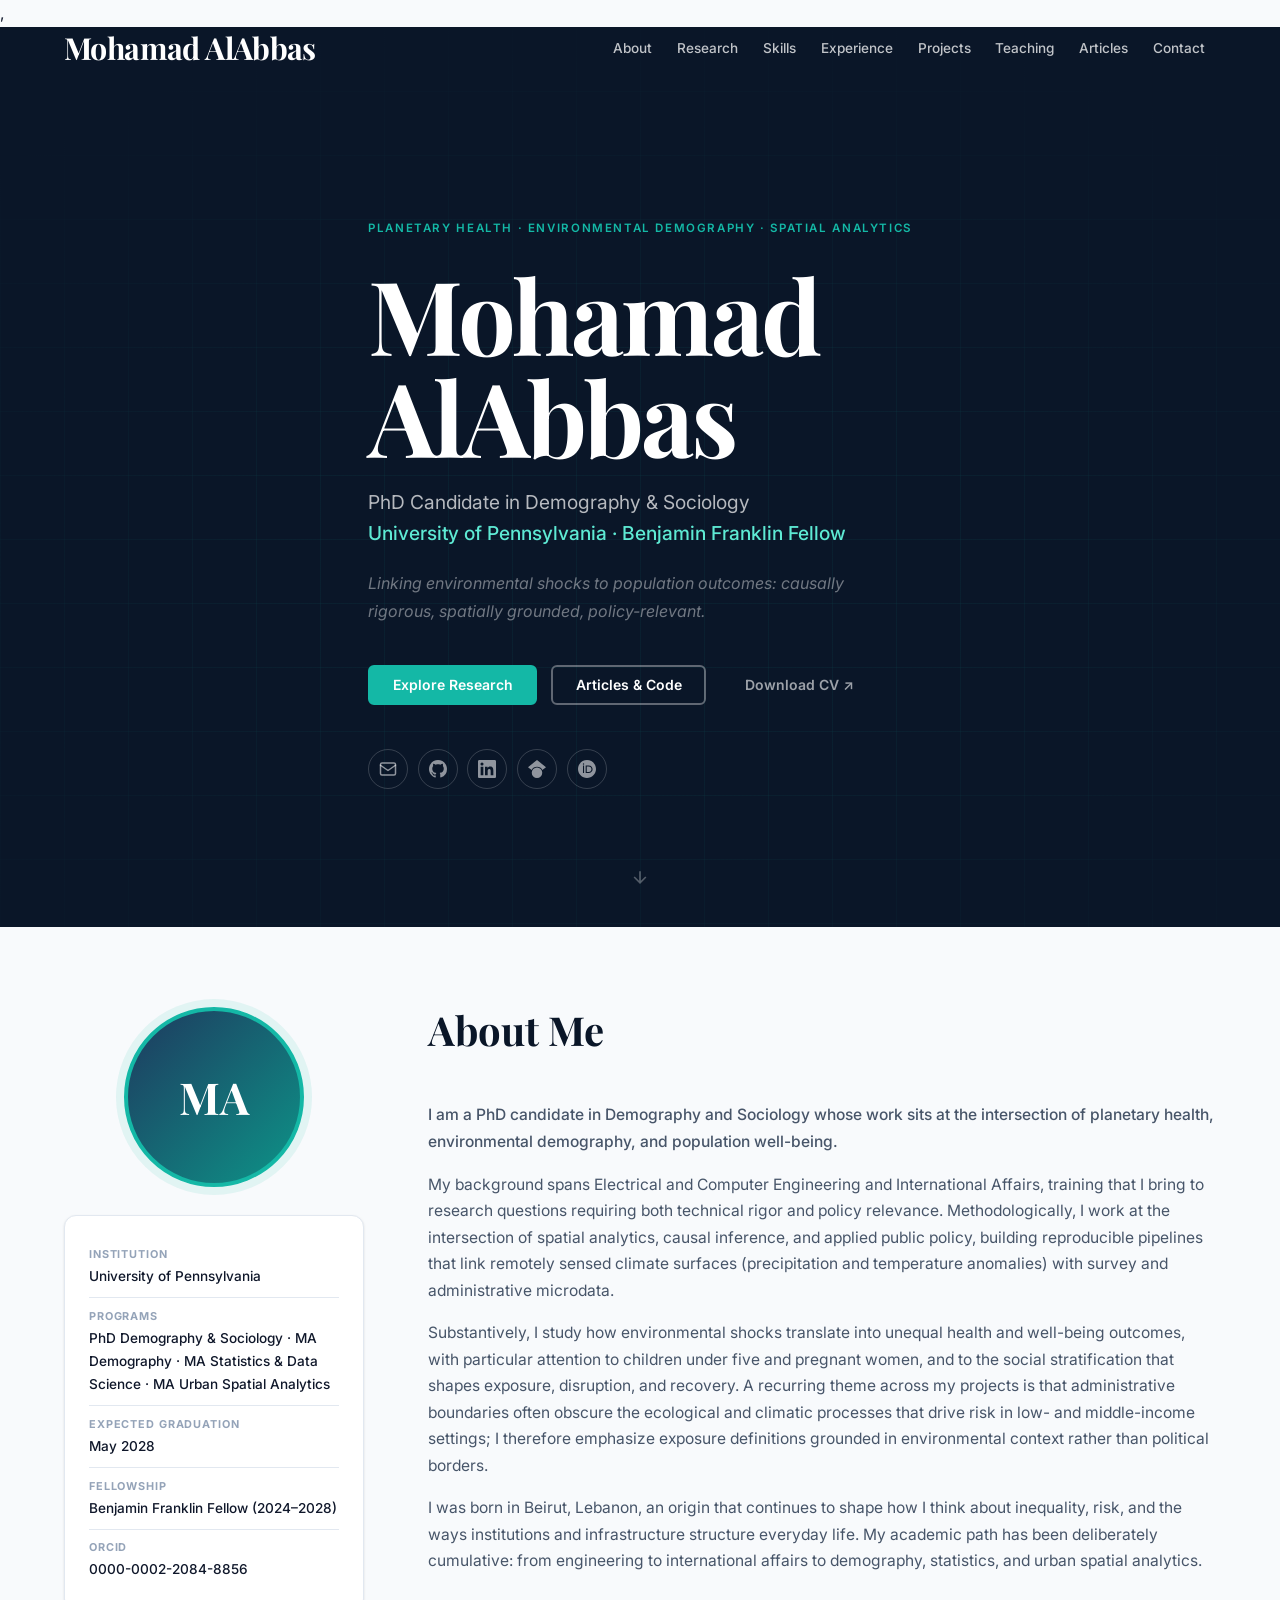
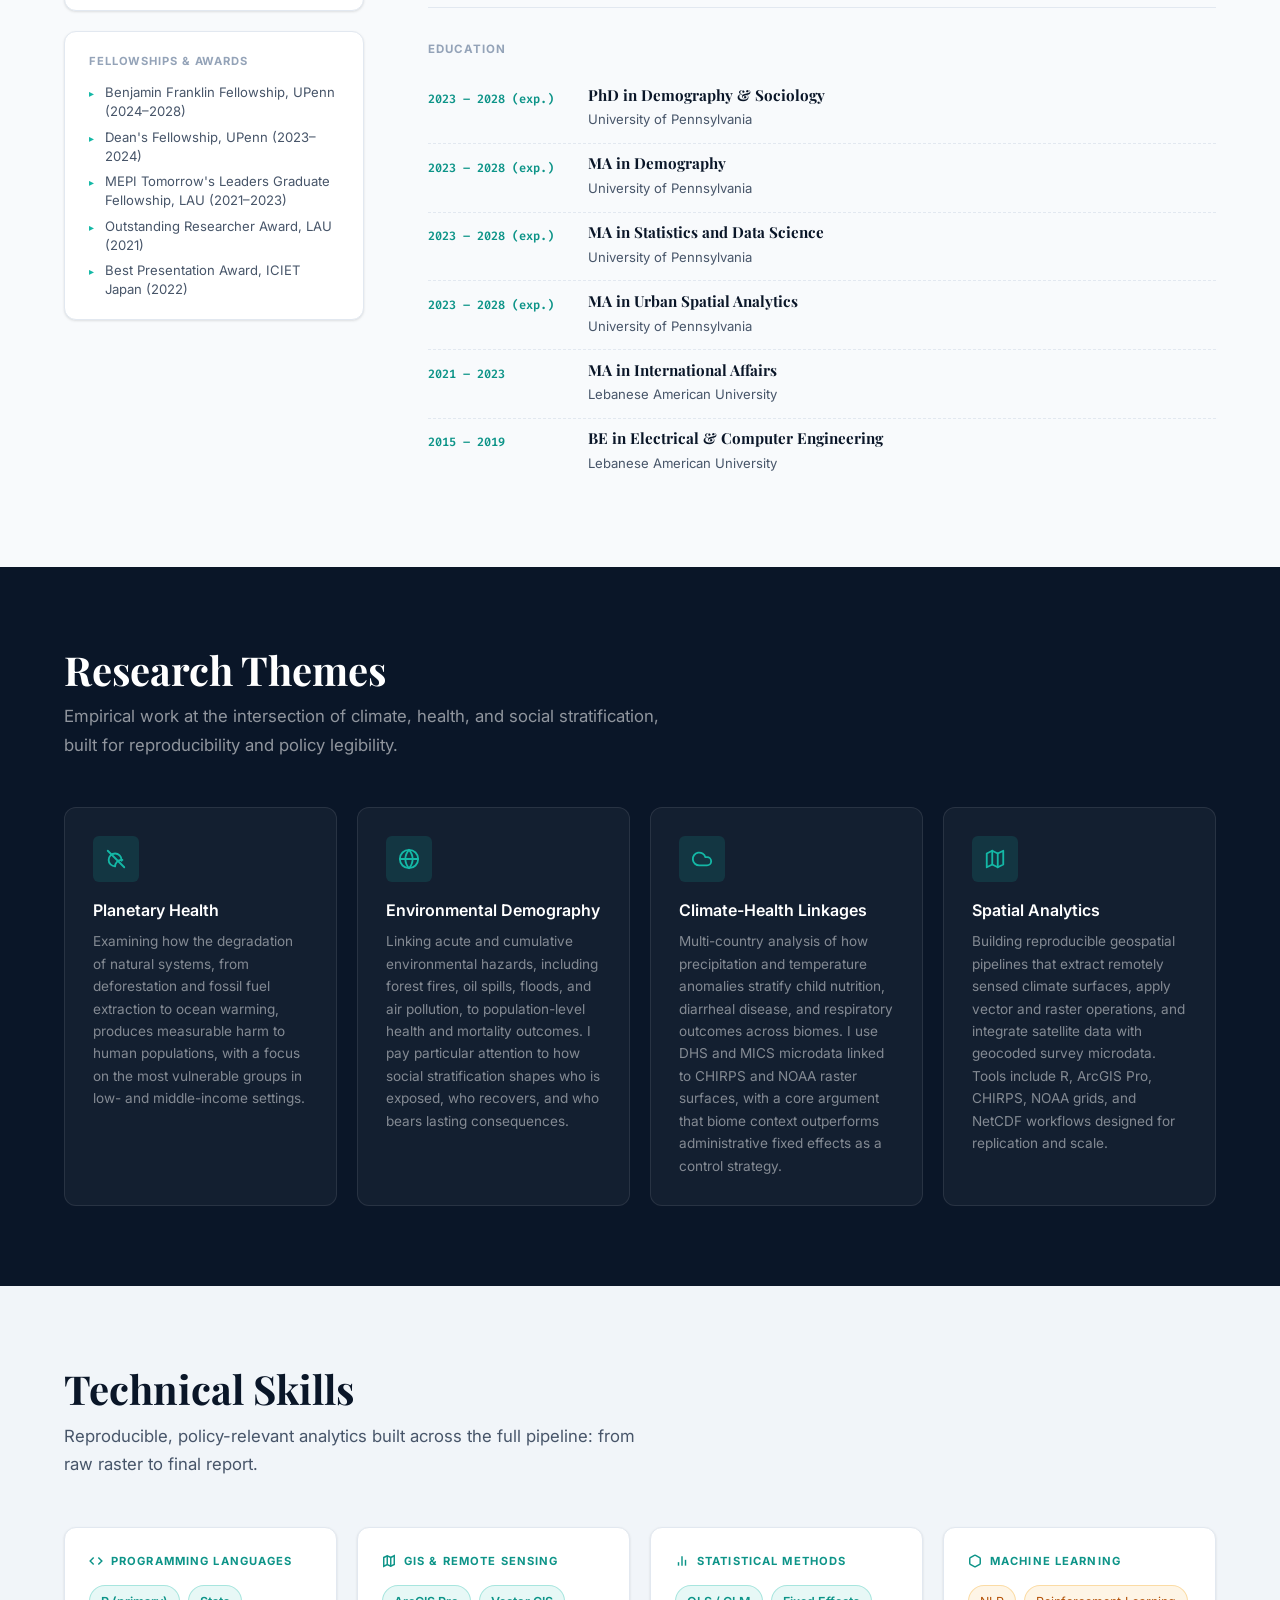
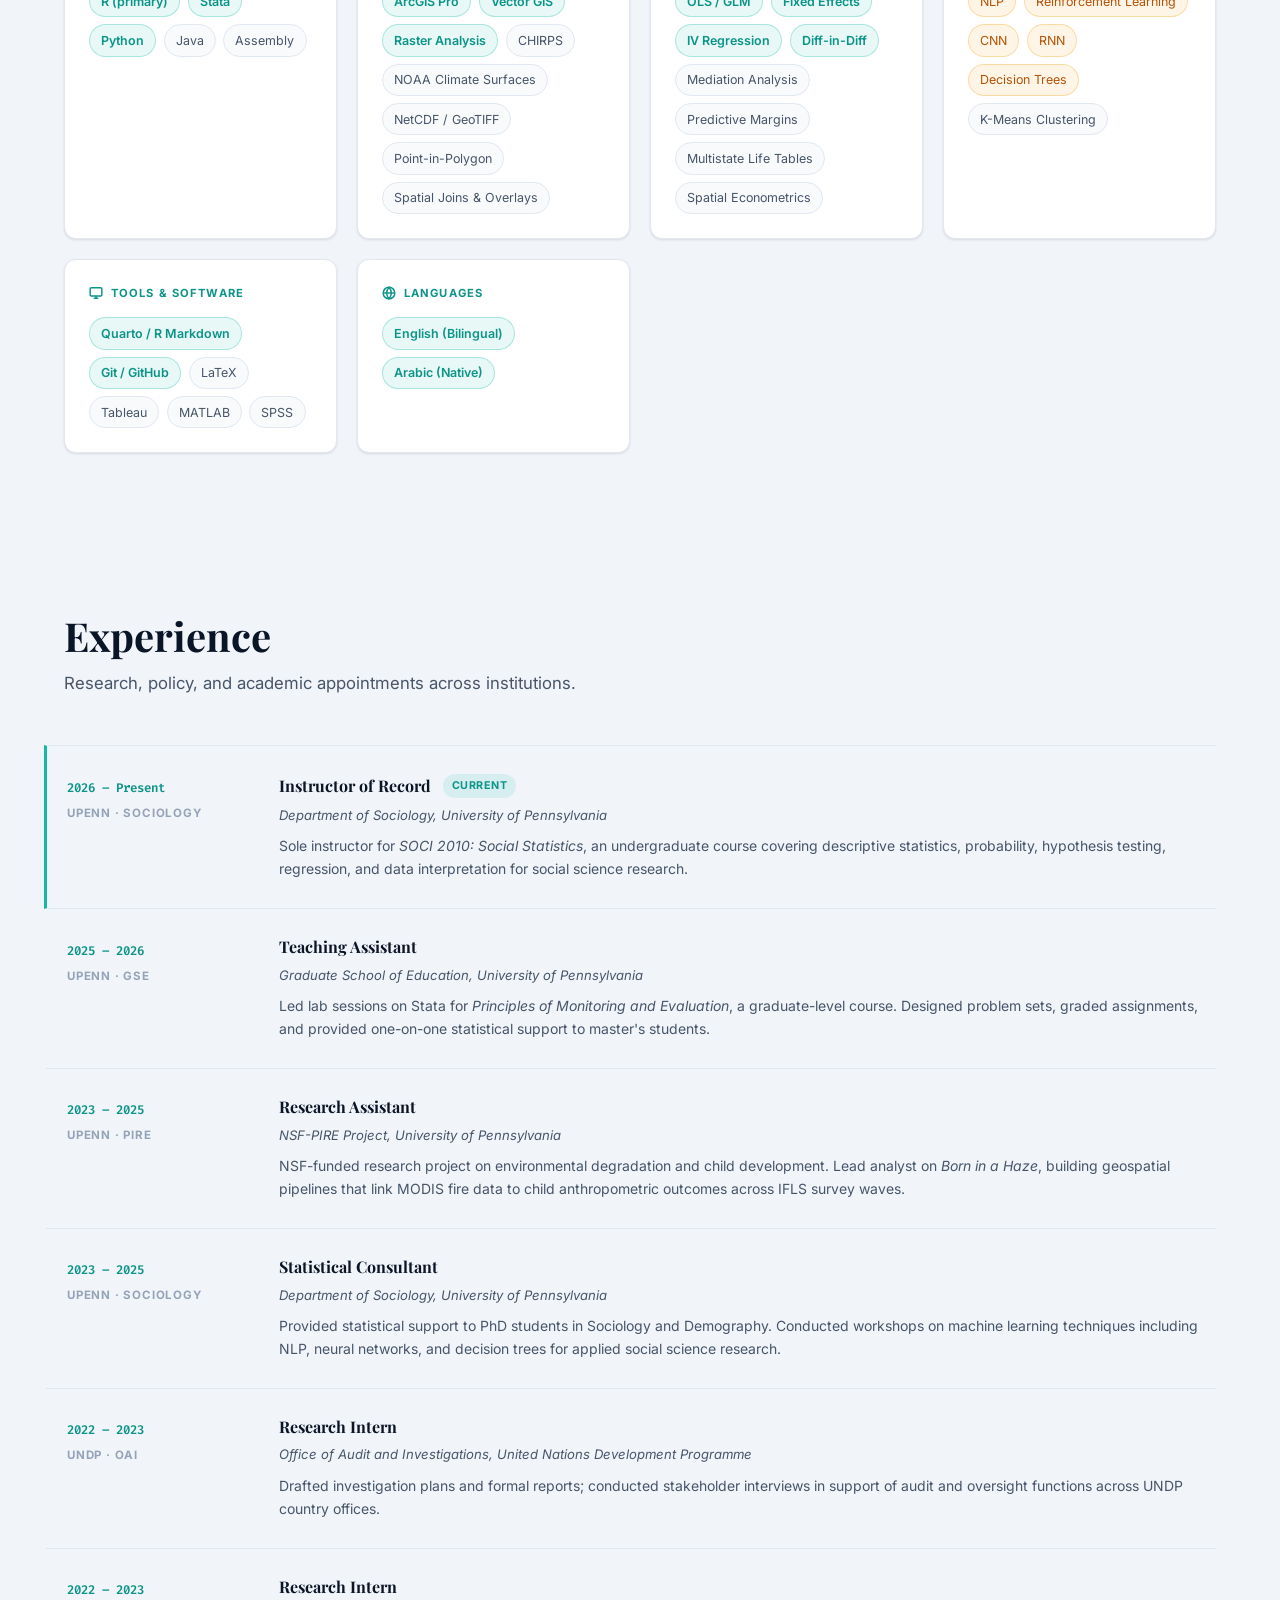
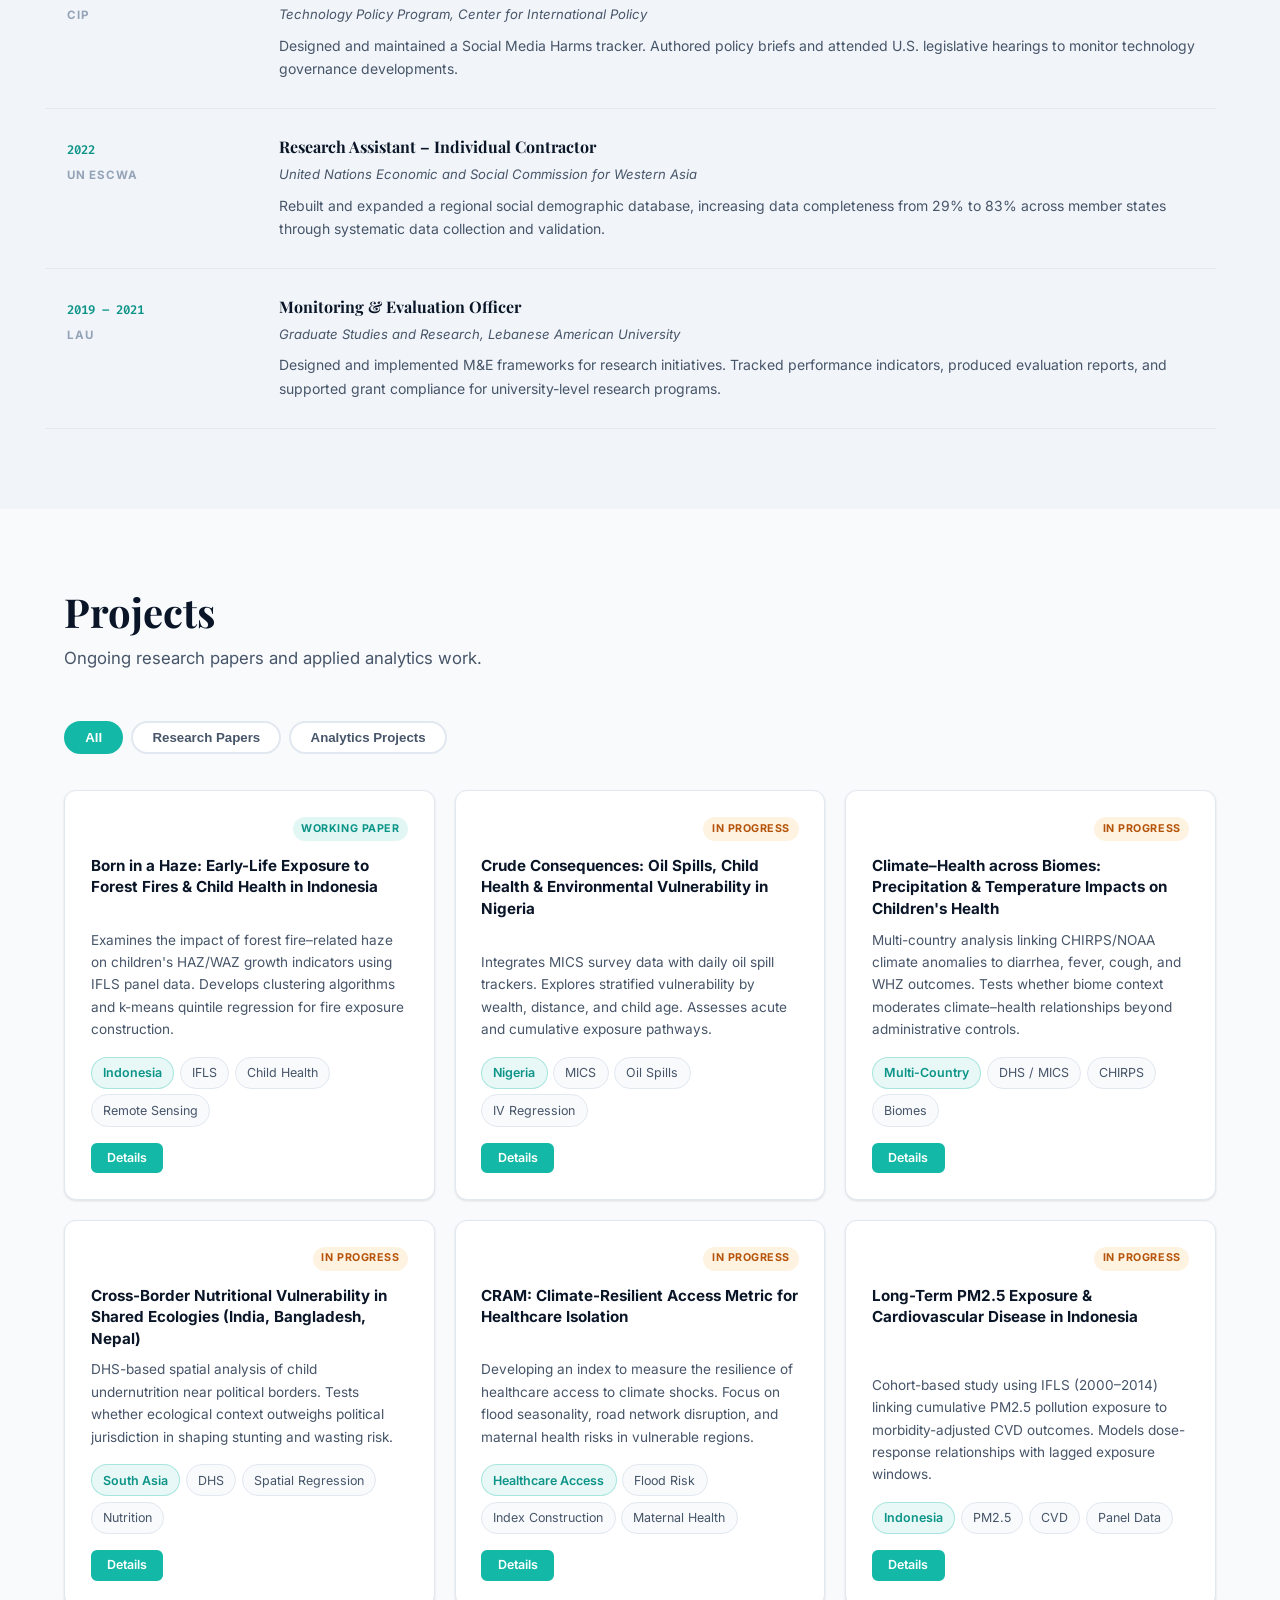
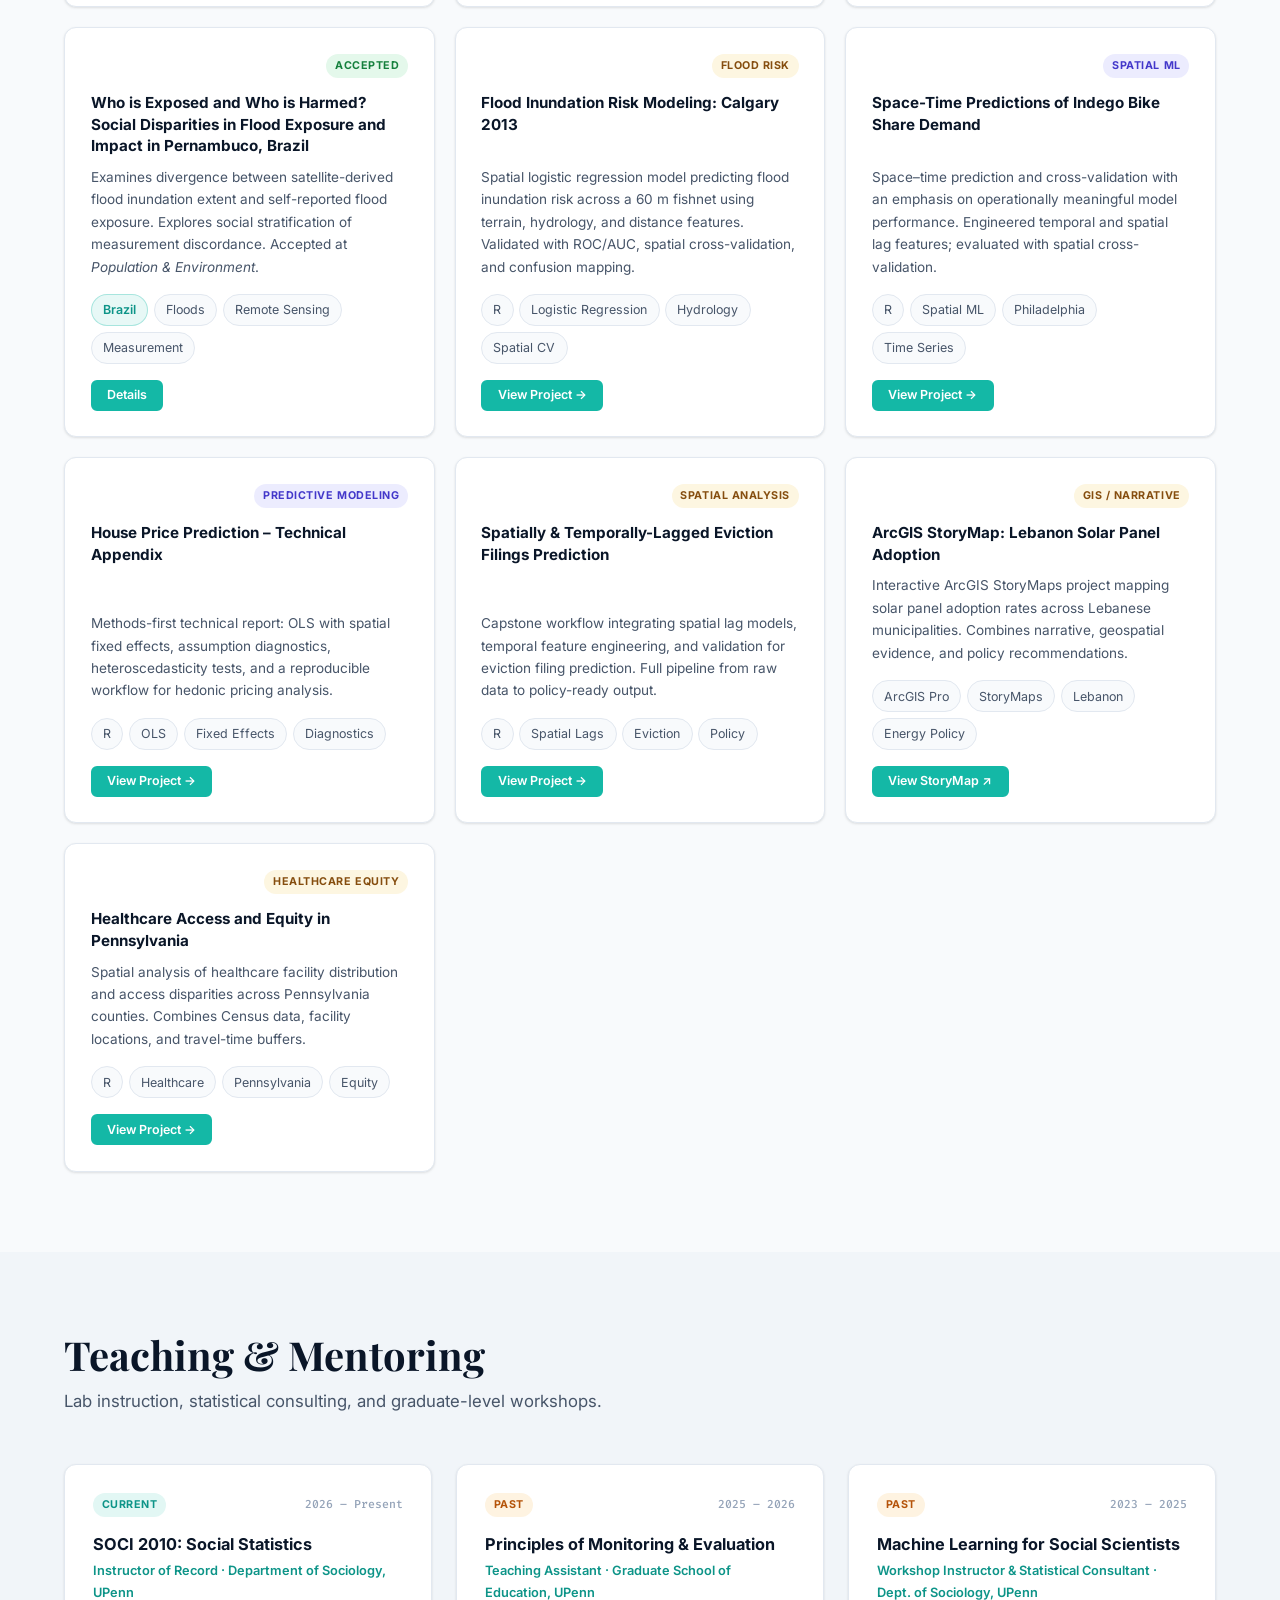
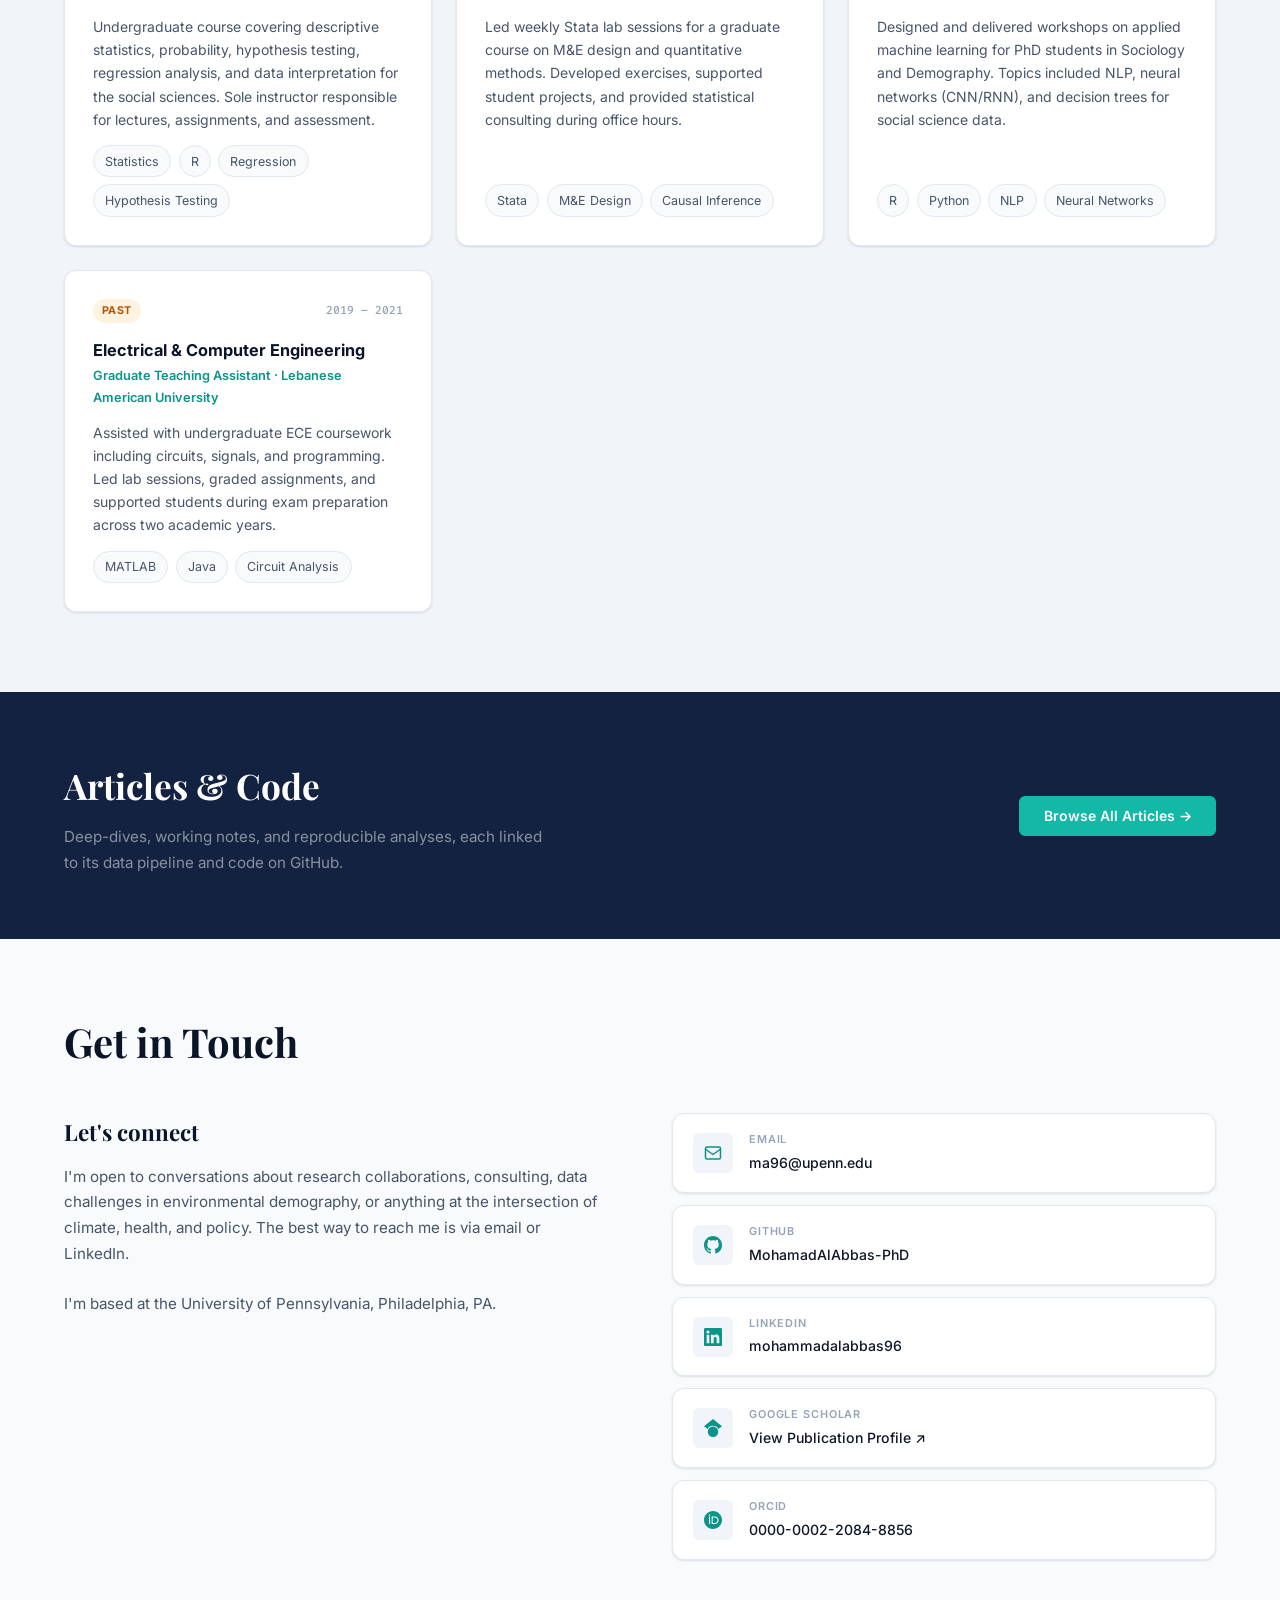
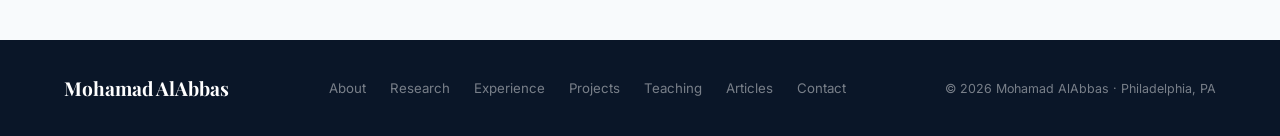
==== commit 3ee77afd: "Fix white line, nav shrink visibility, and banner button clipping - html background set to navy to e" ====
--- a/index.html
+++ b/index.html
@@ -26,7 +26,7 @@
      ╚══════════════════════════════════╝ -->
 <nav class="nav" id="nav" role="navigation" aria-label="Main navigation">
   <div class="container nav__inner">
-    <a href="index.html" class="nav__brand" aria-label="Home">MA</a>
+    <a href="index.html" class="nav__brand" aria-label="Home">Mohamad AlAbbas</a>
 
     <button class="nav__toggle" id="navToggle" aria-expanded="false" aria-controls="navMenu" aria-label="Toggle navigation">
       <span></span><span></span><span></span>
@@ -689,6 +689,7 @@
         </div>
         <div class="project-card__links">
           <a href="projects/flood-modeling/" class="btn btn-sm btn-teal">View Project →</a>
+          <a href="projects/flood-modeling/Flood_Report_Final.pdf" class="btn btn-sm btn-outline" target="_blank">Read Report ↗</a>
         </div>
       </div>
 
--- a/css/style.css
+++ b/css/style.css
@@ -48,7 +48,8 @@
 
 html {
   scroll-behavior: smooth;
-  scroll-padding-top: 70px;
+  scroll-padding-top: 96px;
+  background: var(--navy); /* prevents white flash at top */
 }
 
 body {
@@ -181,27 +182,38 @@
   position: fixed;
   top: 0; left: 0; right: 0;
   z-index: 1000;
-  transition: background var(--transition), box-shadow var(--transition);
+  background: transparent;
+  transition: background .4s ease, box-shadow .4s ease;
 }
 
 .nav.scrolled {
   background: var(--navy);
-  box-shadow: 0 2px 24px rgba(0,0,0,.35);
+  box-shadow: 0 2px 24px rgba(0,0,0,.4);
 }
 
 .nav__inner {
   display: flex;
   align-items: center;
   justify-content: space-between;
-  height: 68px;
+  height: 96px;
+  transition: height .4s ease;
+}
+
+.nav.scrolled .nav__inner {
+  height: 58px;
 }
 
 .nav__brand {
   font-family: var(--font-heading);
-  font-size: 1.5rem;
+  font-size: 1.9rem;
   font-weight: 700;
   color: var(--white);
   letter-spacing: -.02em;
+  transition: font-size .4s ease, color .25s ease;
+  white-space: nowrap;
+}
+.nav.scrolled .nav__brand {
+  font-size: 1.2rem;
 }
 .nav__brand:hover { color: var(--teal); }
 
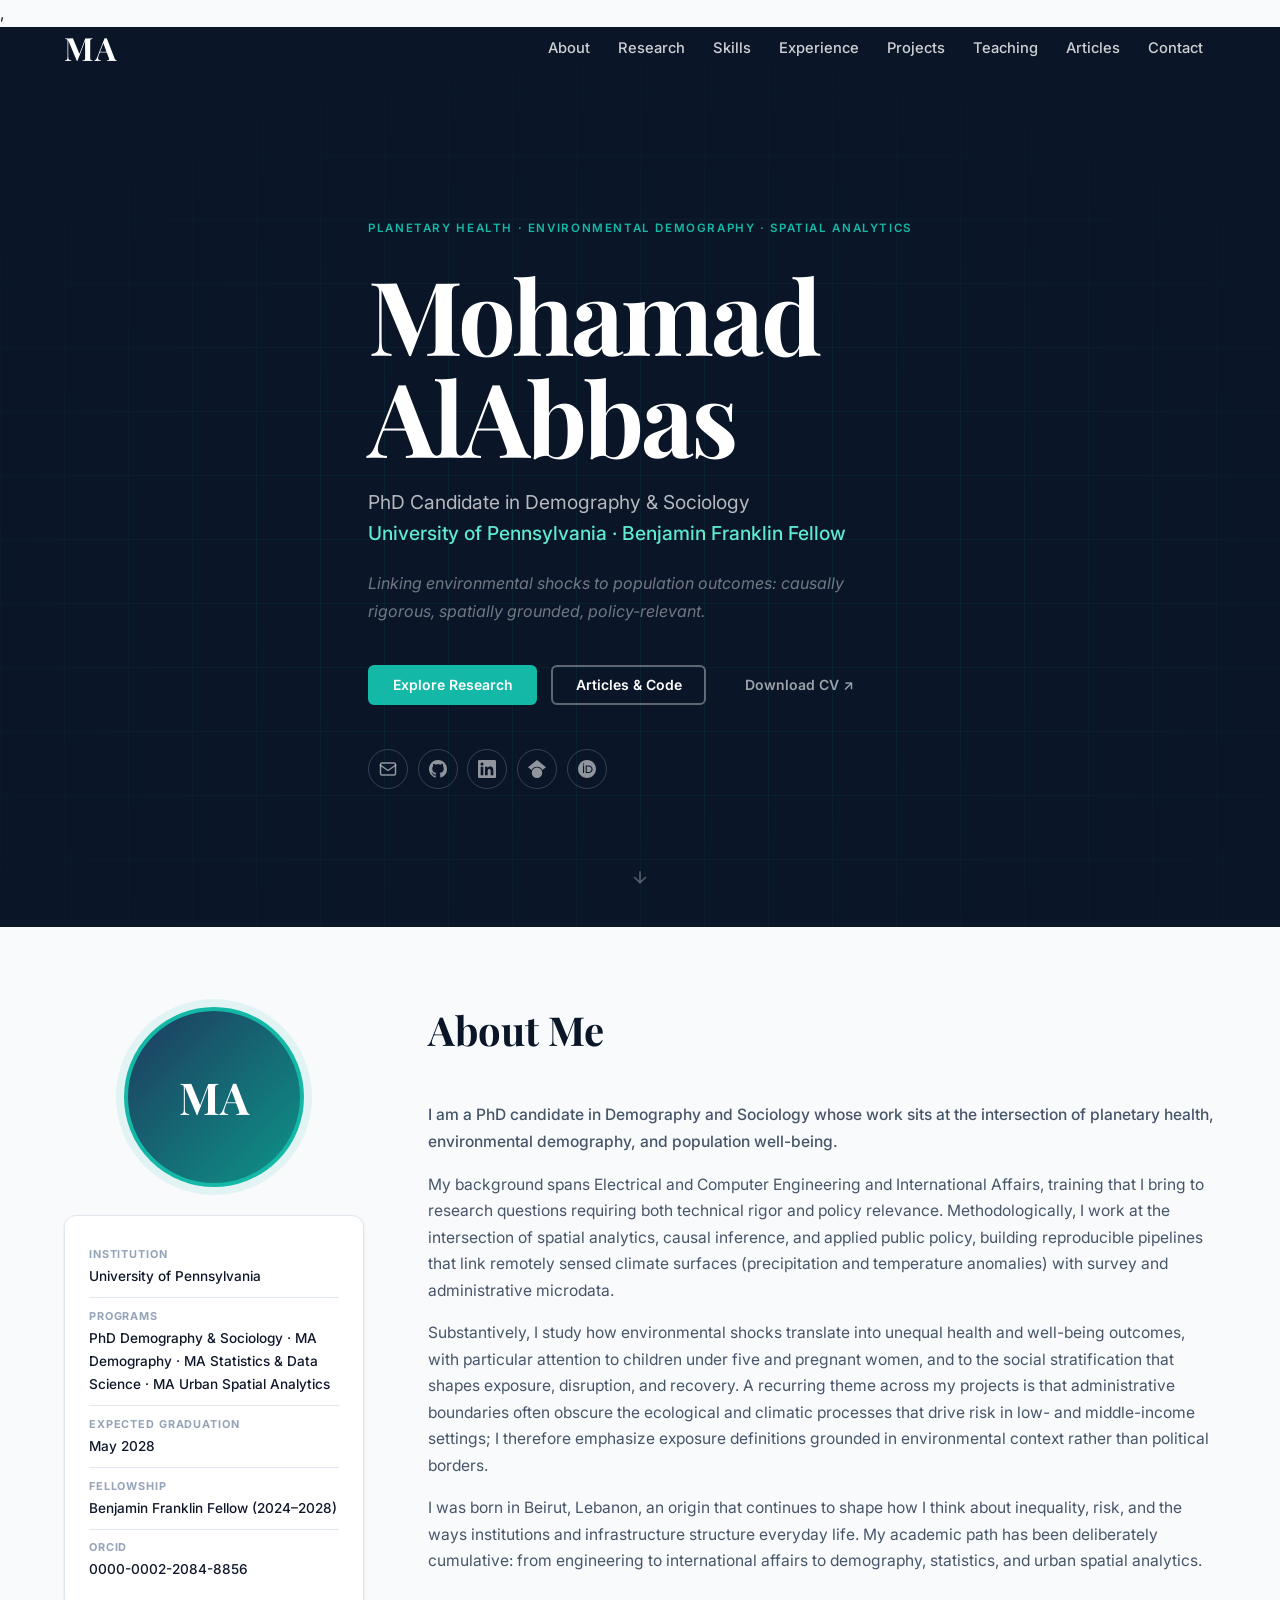
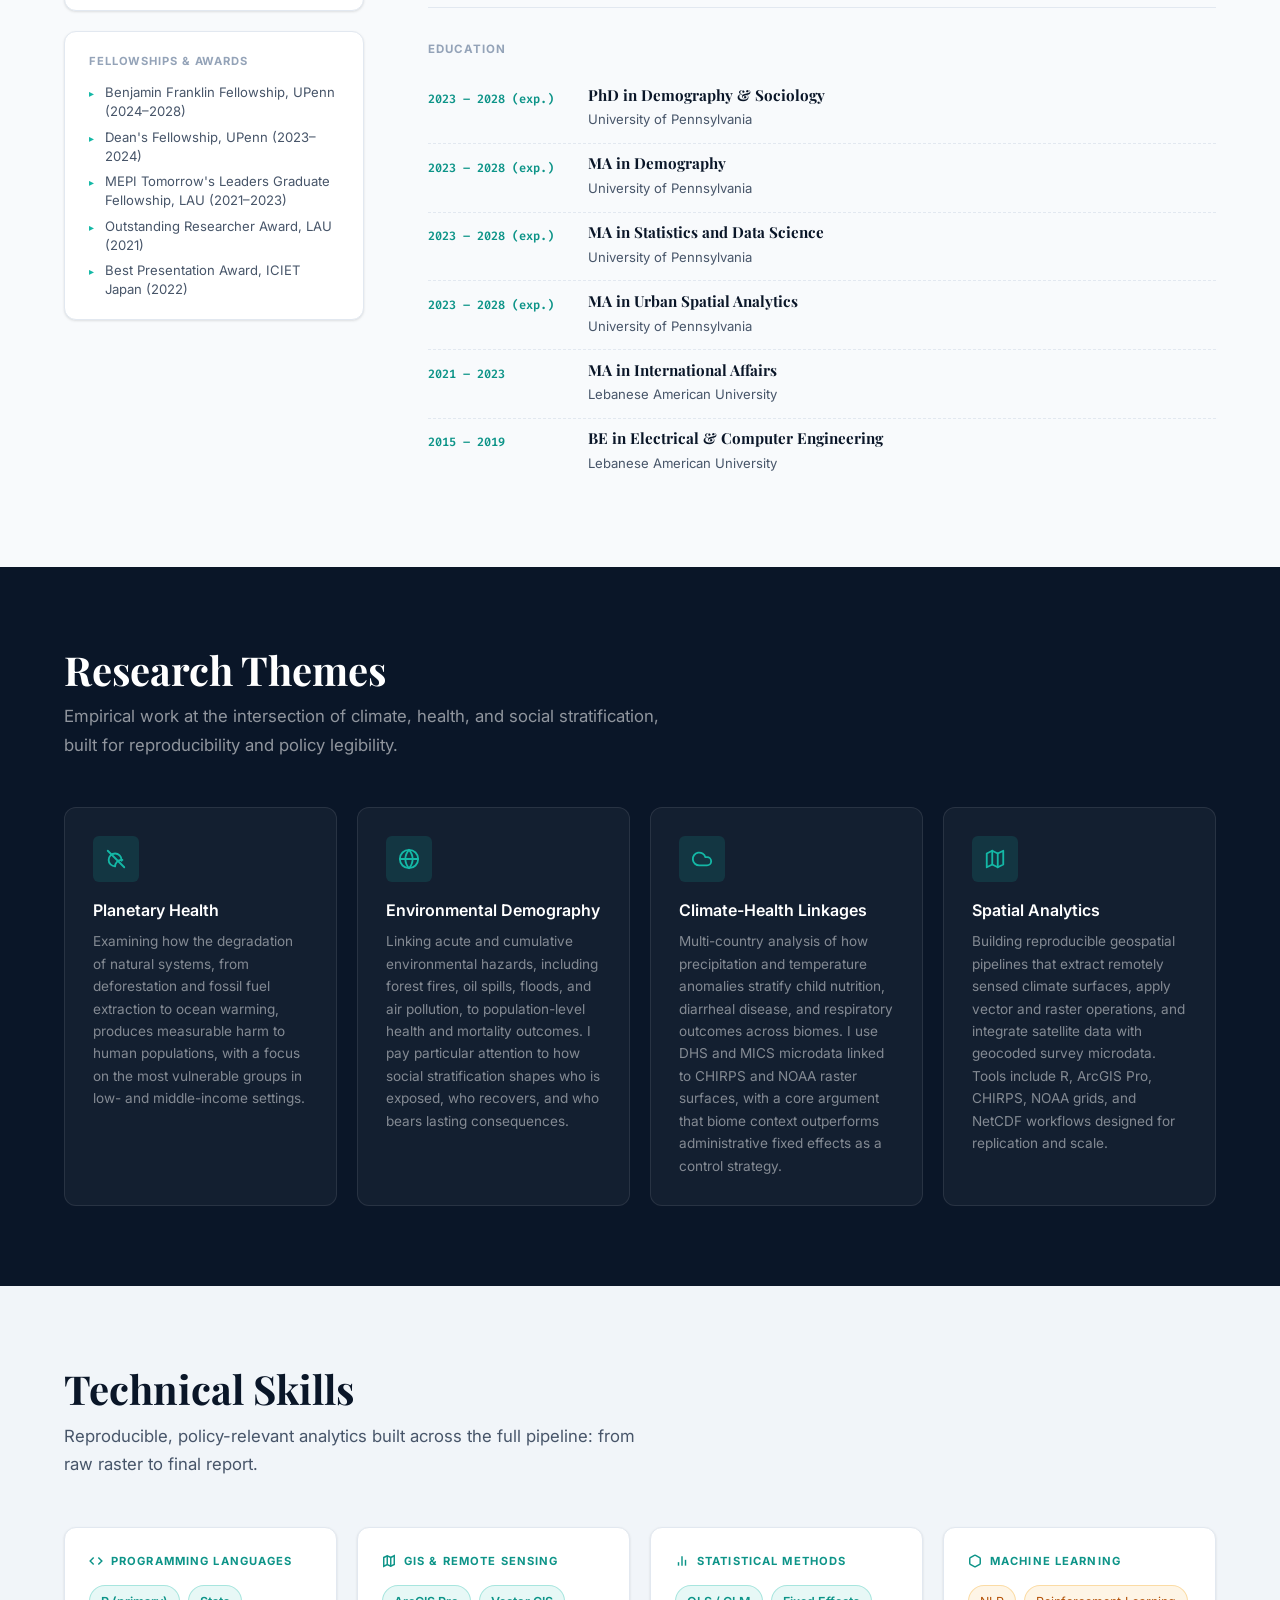
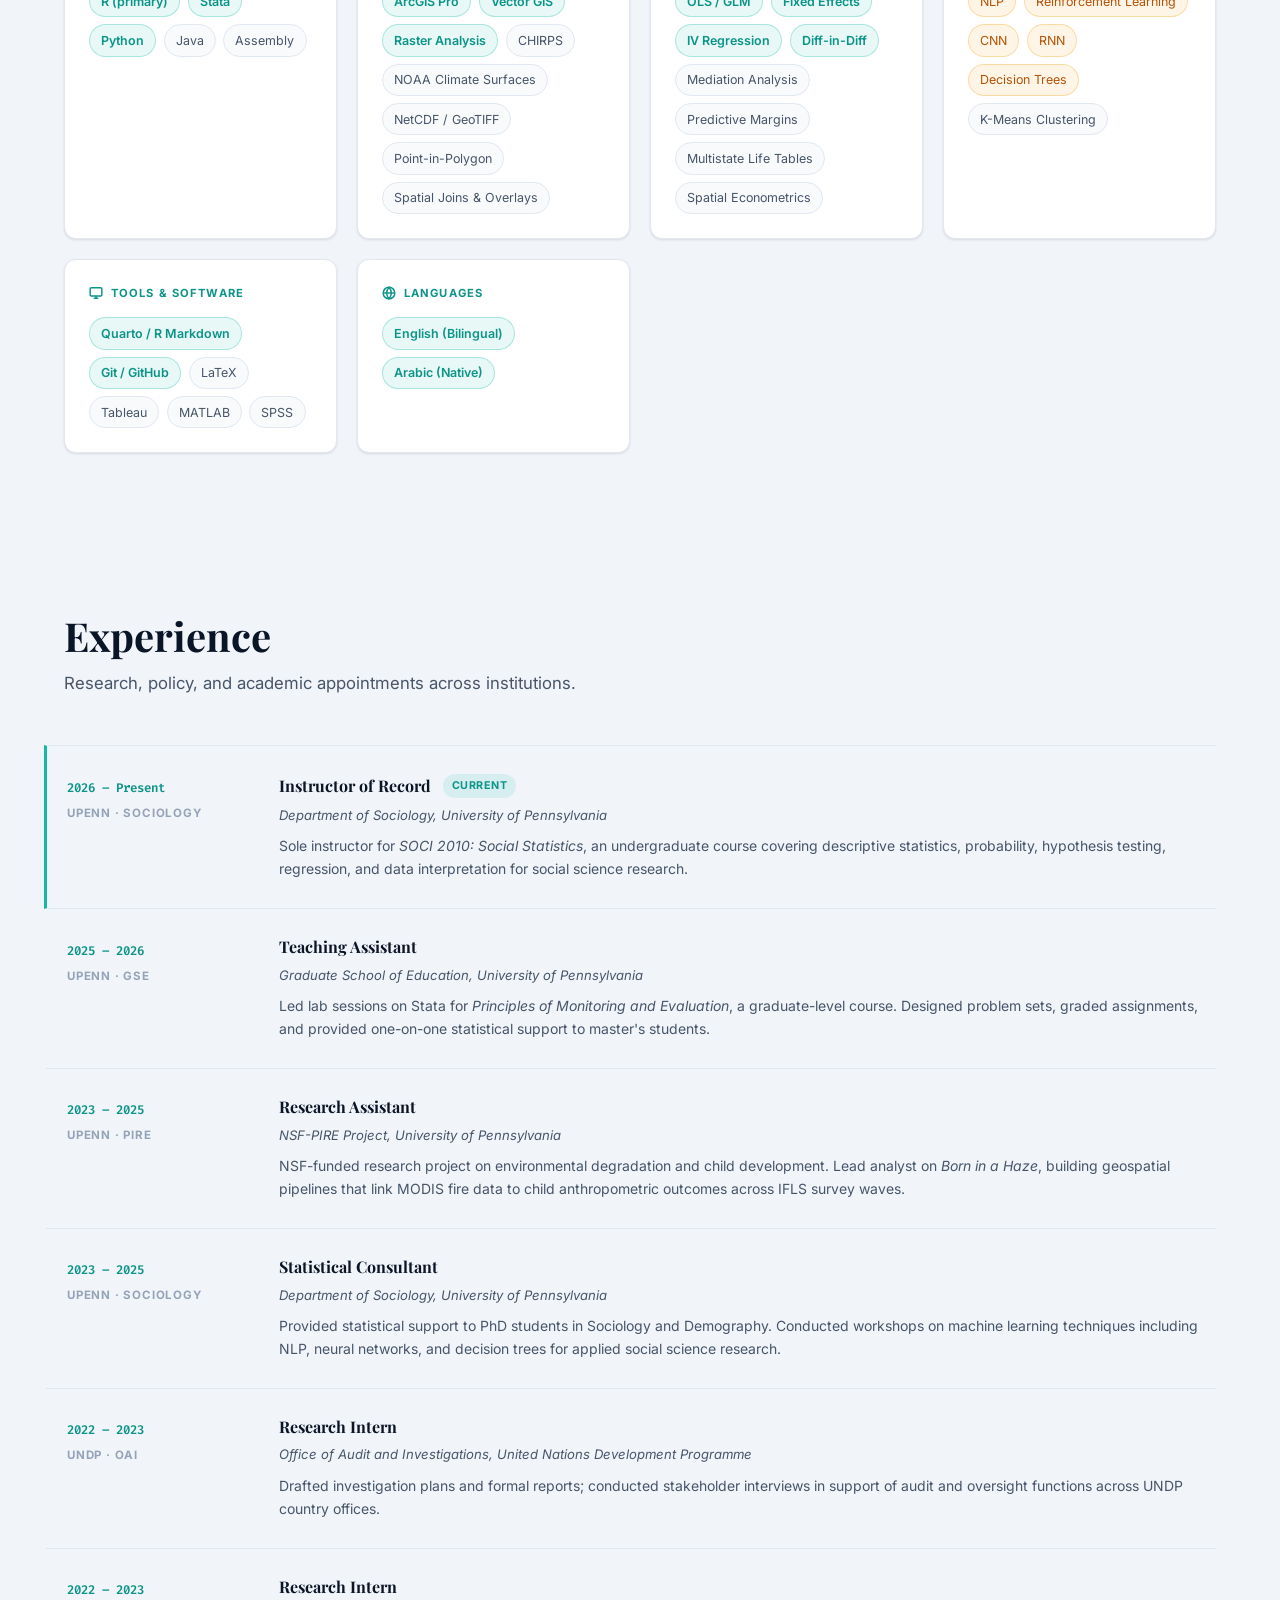
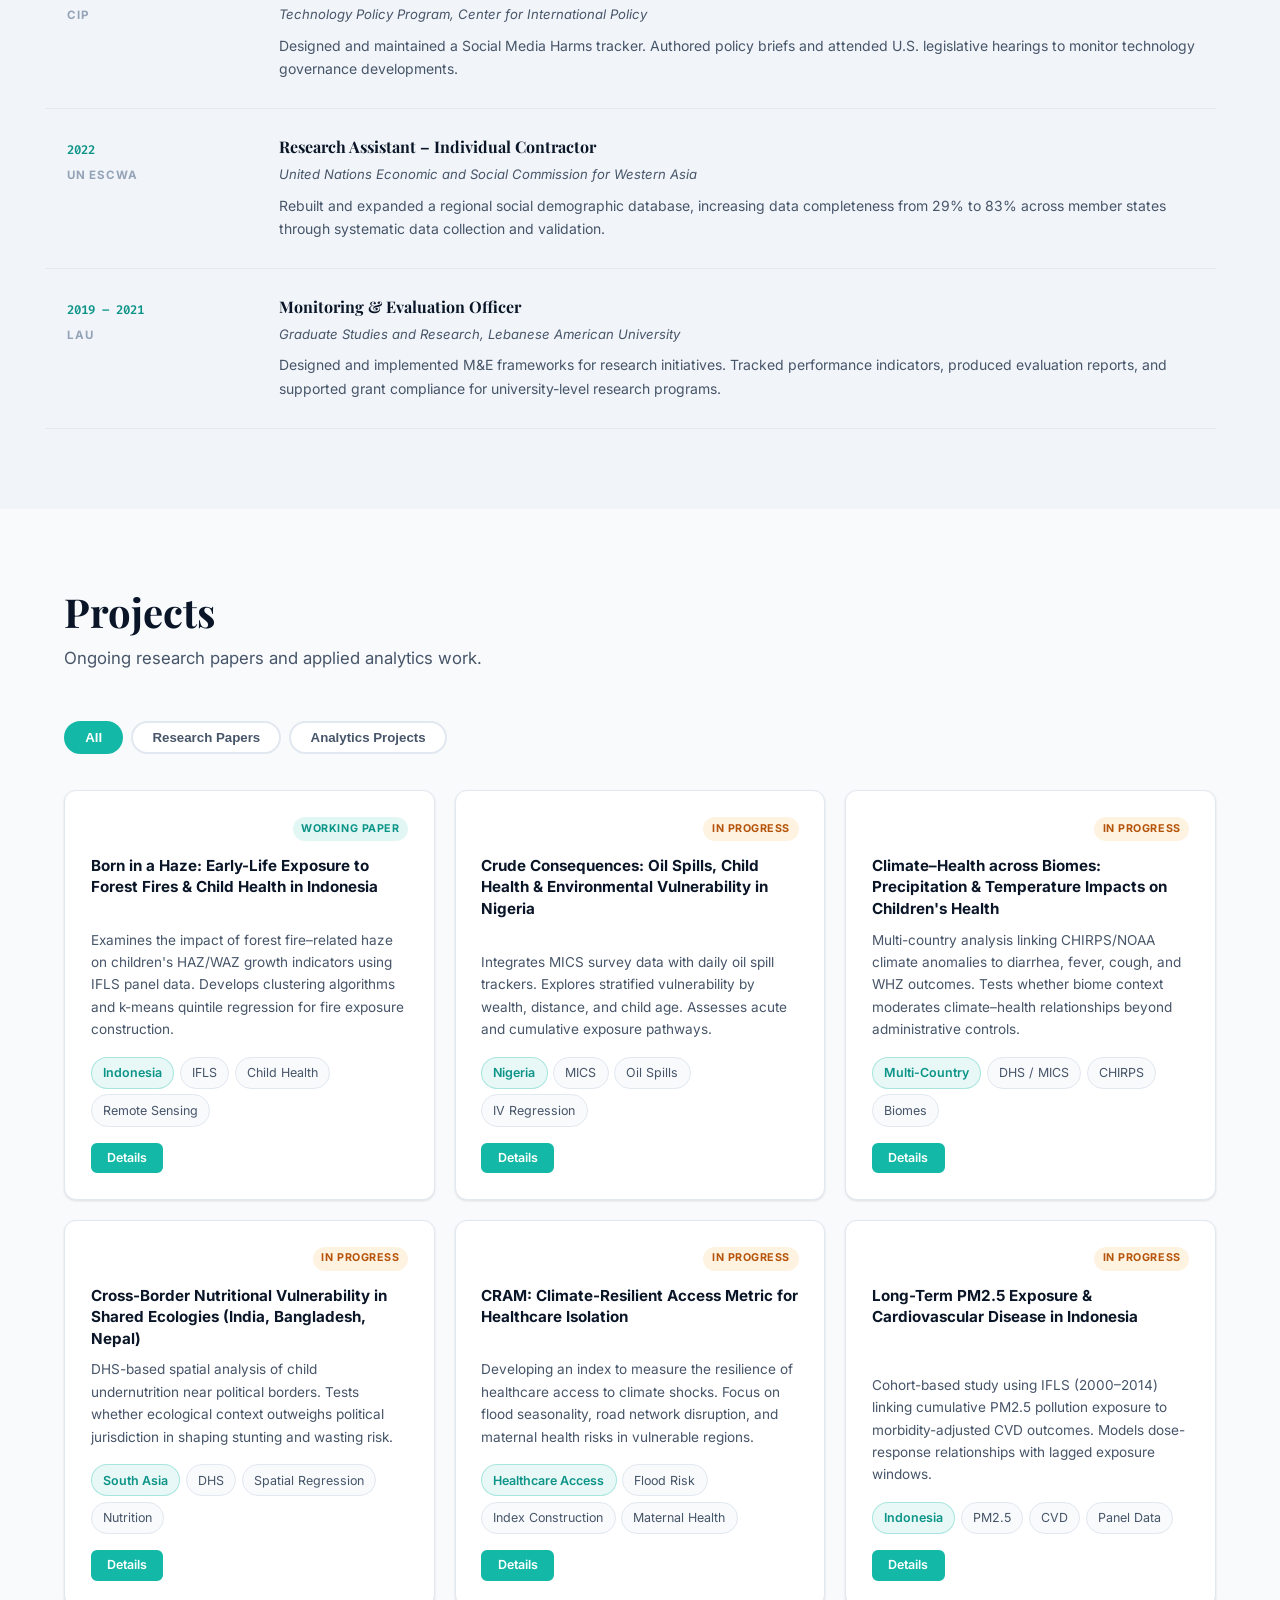
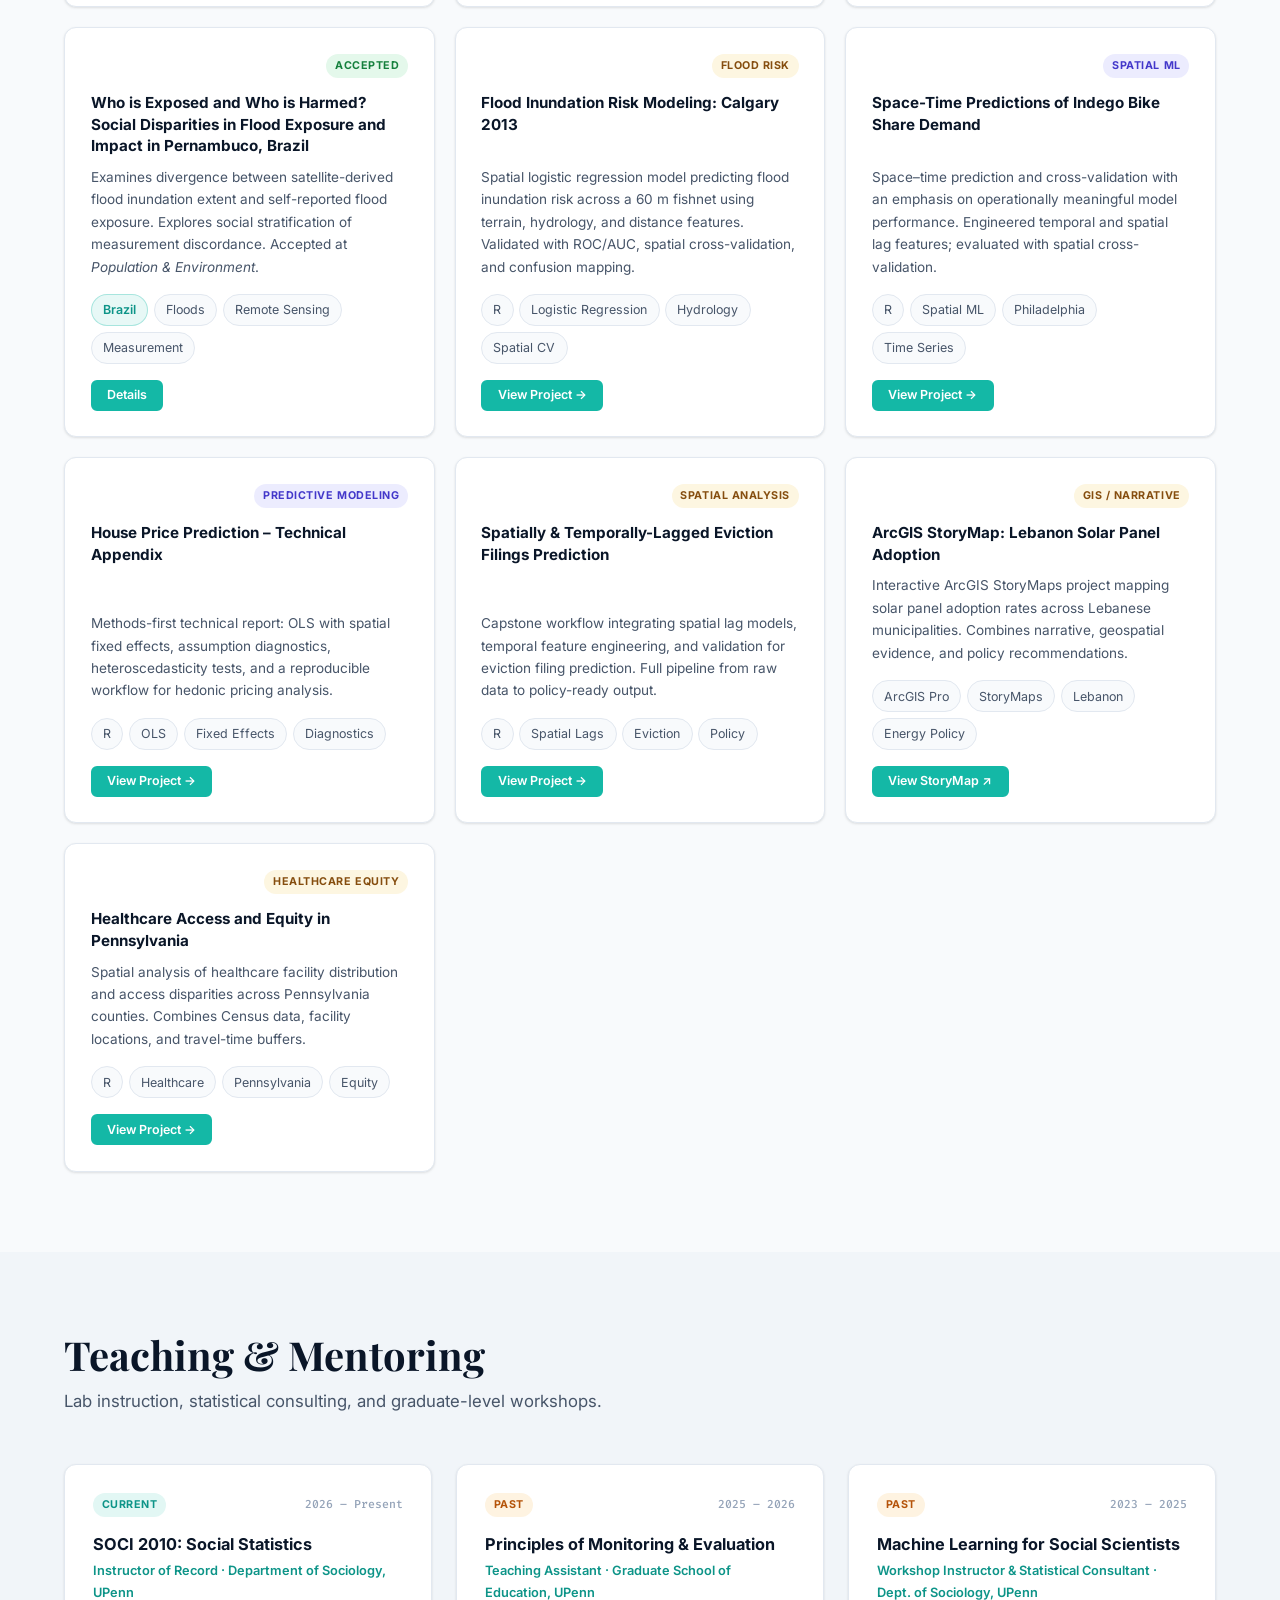
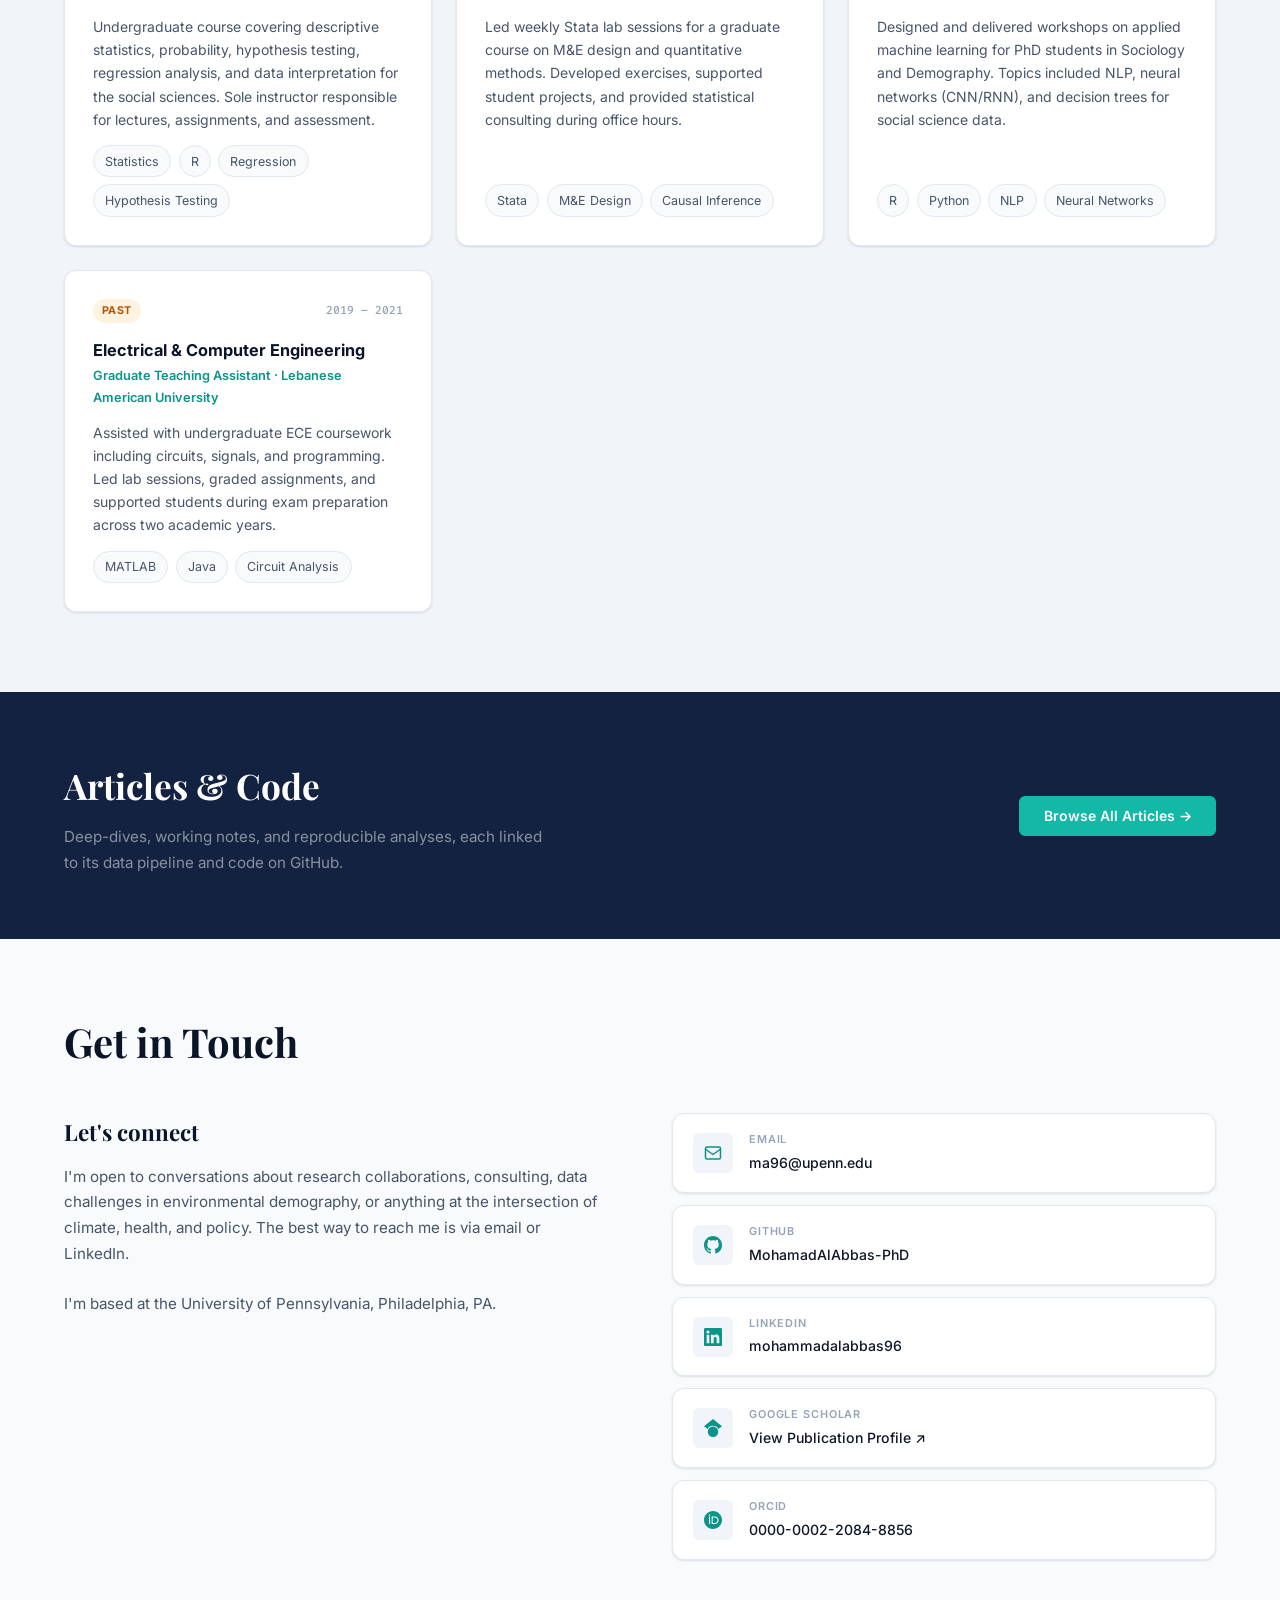
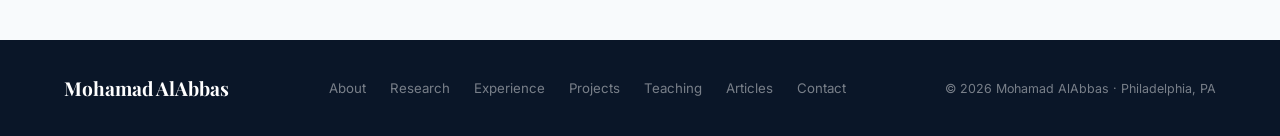
==== commit f0f28032: "Nav: MA brand, large hero links, click-to-reveal on scroll - Brand reverted to 'MA' at 2rem; shrinks" ====
--- a/index.html
+++ b/index.html
@@ -26,7 +26,7 @@
      ╚══════════════════════════════════╝ -->
 <nav class="nav" id="nav" role="navigation" aria-label="Main navigation">
   <div class="container nav__inner">
-    <a href="index.html" class="nav__brand" aria-label="Home">Mohamad AlAbbas</a>
+    <a href="index.html" class="nav__brand" id="navBrand" aria-label="Home">MA</a>
 
     <button class="nav__toggle" id="navToggle" aria-expanded="false" aria-controls="navMenu" aria-label="Toggle navigation">
       <span></span><span></span><span></span>
--- a/css/style.css
+++ b/css/style.css
@@ -200,34 +200,75 @@
 }
 
 .nav.scrolled .nav__inner {
-  height: 58px;
-}
-
+  height: 60px;
+}
+
+/* ── Brand (MA) ── */
 .nav__brand {
   font-family: var(--font-heading);
-  font-size: 1.9rem;
-  font-weight: 700;
-  color: var(--white);
-  letter-spacing: -.02em;
-  transition: font-size .4s ease, color .25s ease;
+  font-size: 2rem;
+  font-weight: 700;
+  color: var(--white);
+  letter-spacing: .04em;
+  transition: color .25s ease, font-size .4s ease;
   white-space: nowrap;
+  position: relative;
+  z-index: 2;
 }
 .nav.scrolled .nav__brand {
-  font-size: 1.2rem;
+  font-size: 1.5rem;
+  cursor: pointer;
+}
+/* Pulsing teal dot after MA when scrolled — hints it's clickable */
+.nav.scrolled .nav__brand::after {
+  content: '';
+  display: inline-block;
+  width: 6px; height: 6px;
+  background: var(--teal);
+  border-radius: 50%;
+  margin-left: 7px;
+  vertical-align: middle;
+  animation: navdot 2s ease-in-out infinite;
+}
+.nav.scrolled.nav--expanded .nav__brand::after {
+  background: rgba(255,255,255,.4);
+  animation: none;
+}
+@keyframes navdot {
+  0%, 100% { opacity: 1;   transform: scale(1); }
+  50%       { opacity: .35; transform: scale(.6); }
 }
 .nav__brand:hover { color: var(--teal); }
 
+/* ── Nav menu — visible by default, hides on scroll ── */
 .nav__menu {
   display: flex;
   align-items: center;
   gap: .15rem;
+  transition: opacity .35s ease, transform .35s ease, visibility .35s ease;
+}
+
+/* Hide links when scrolled but NOT expanded */
+.nav.scrolled:not(.nav--expanded) .nav__menu {
+  opacity: 0;
+  visibility: hidden;
+  pointer-events: none;
+  transform: translateX(12px);
+}
+
+/* Show links when scrolled + expanded (MA clicked) */
+.nav.scrolled.nav--expanded .nav__menu {
+  opacity: 1;
+  visibility: visible;
+  pointer-events: auto;
+  transform: translateX(0);
 }
 
 .nav__link {
-  color: rgba(255,255,255,.75);
-  font-size: .85rem;
+  color: rgba(255,255,255,.8);
+  font-size: .92rem;
   font-weight: 500;
-  padding: .4rem .7rem;
+  padding: .45rem .8rem;
   border-radius: var(--radius-sm);
   transition: all var(--transition);
   position: relative;
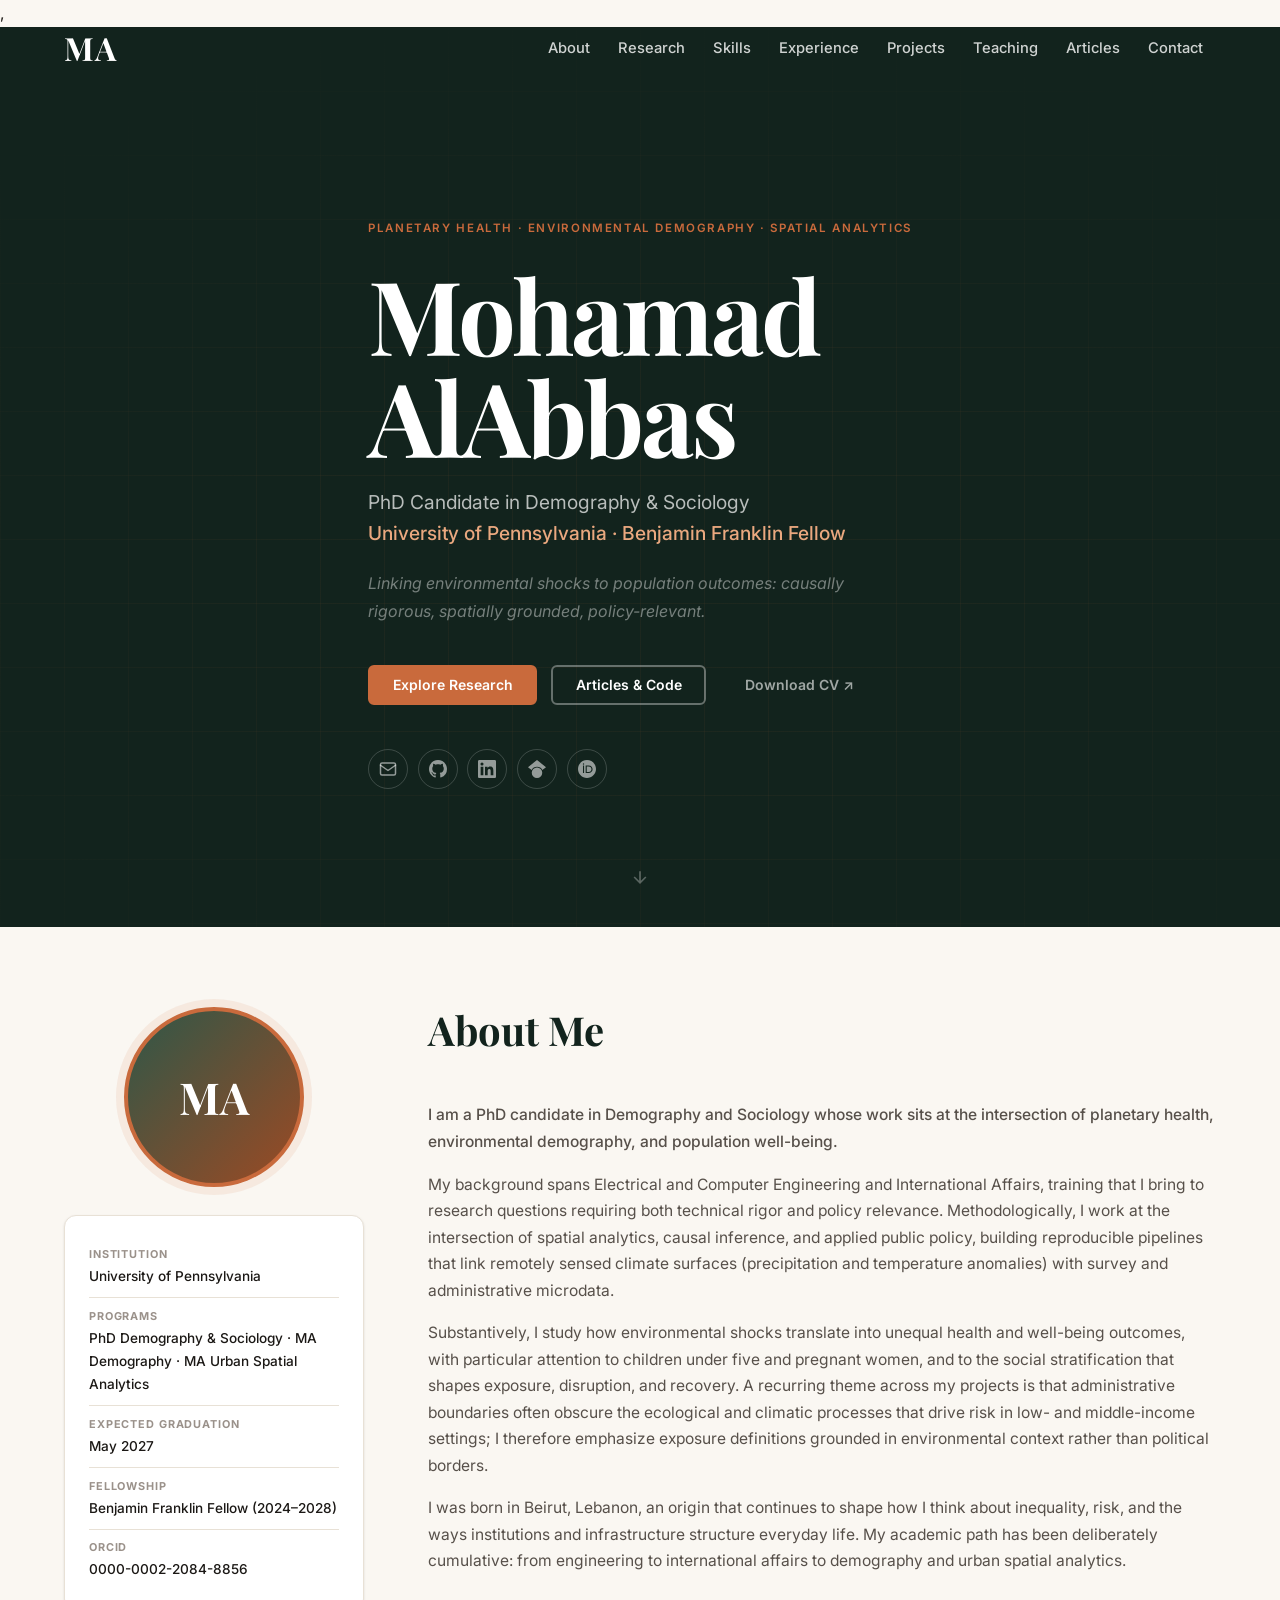
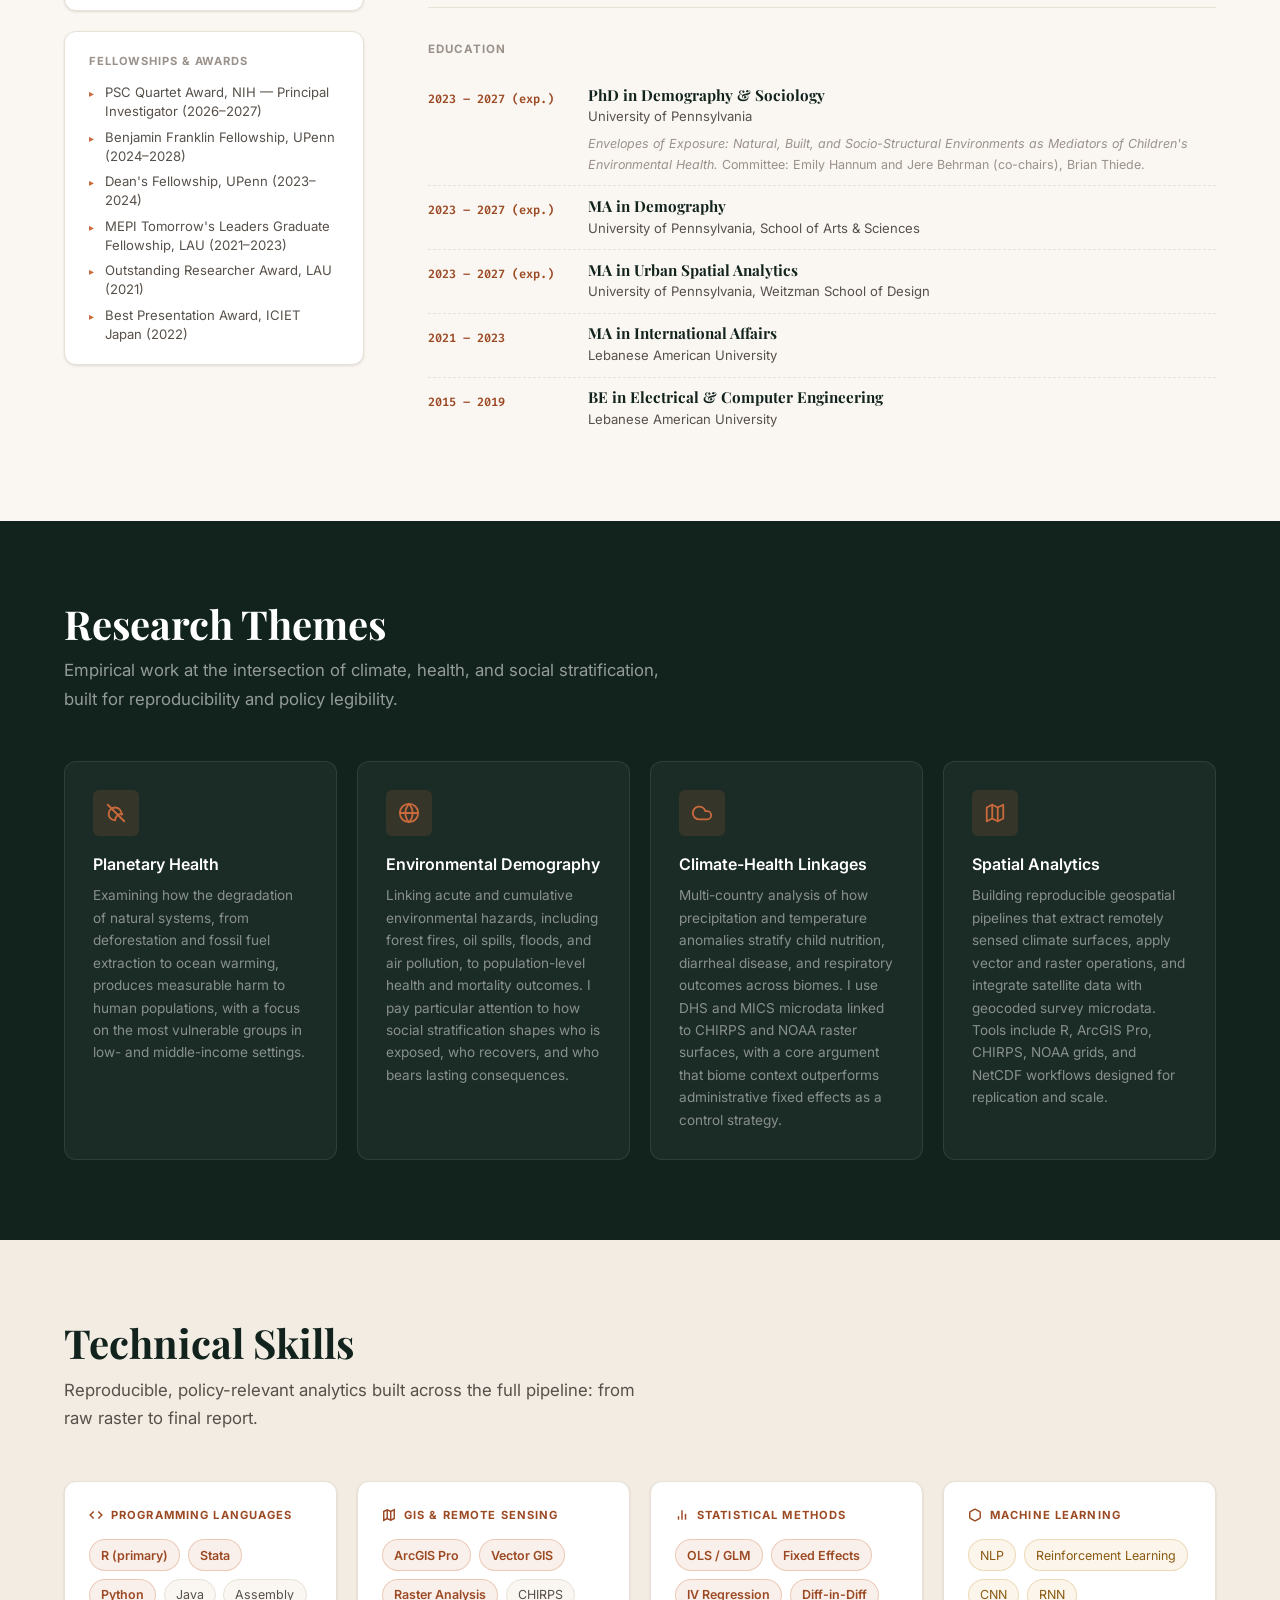
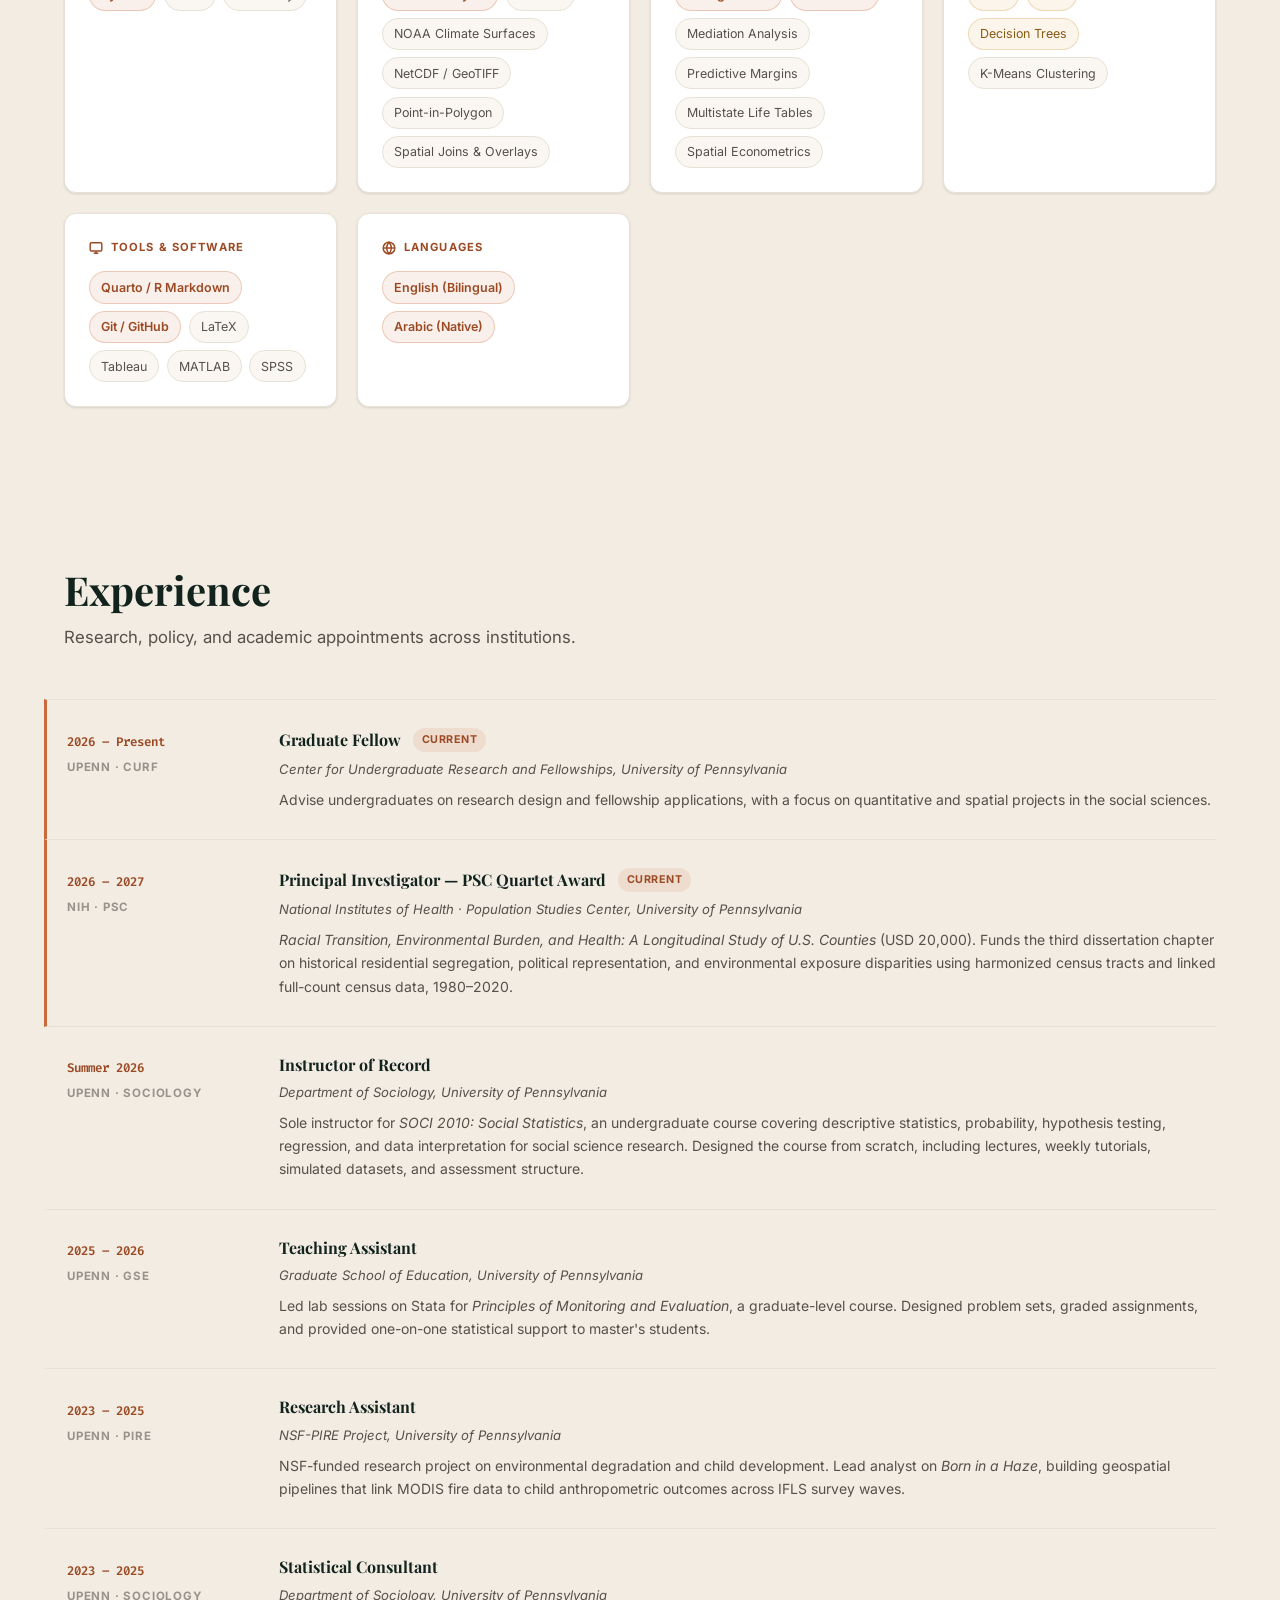
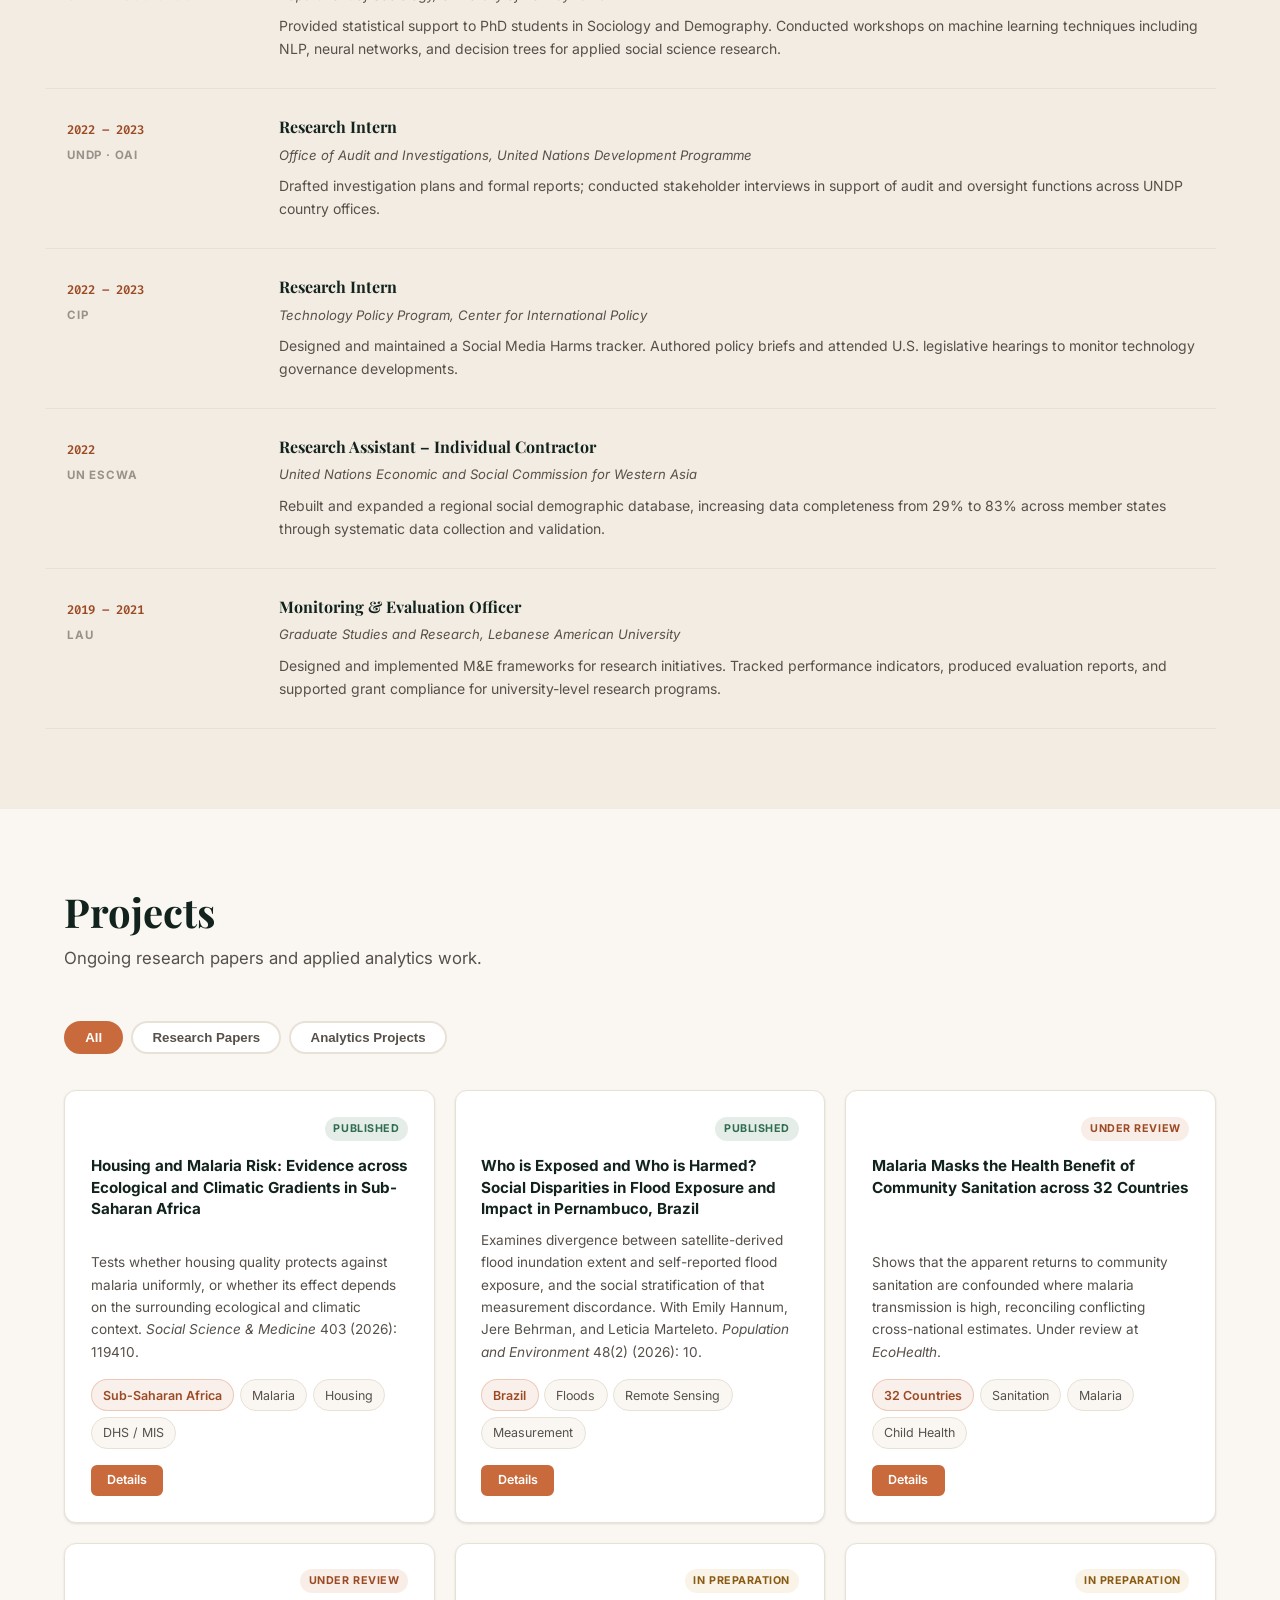
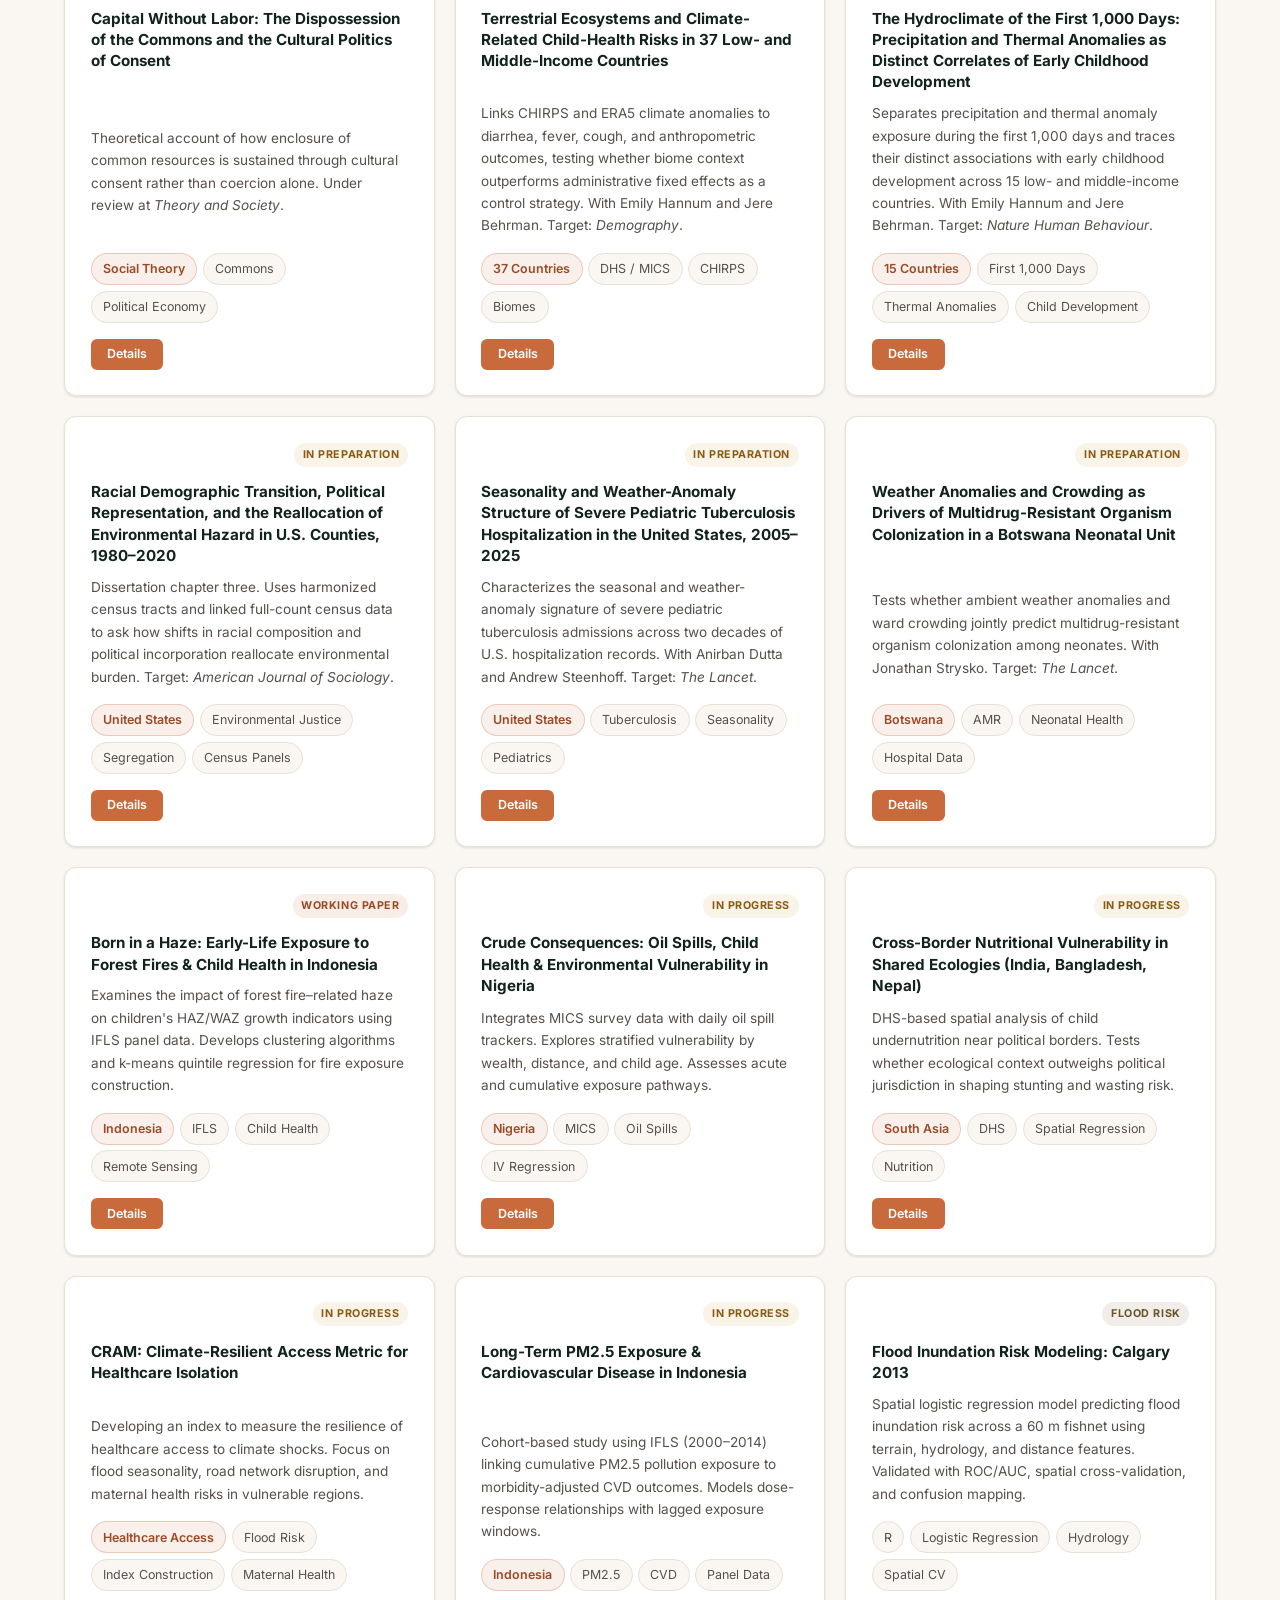
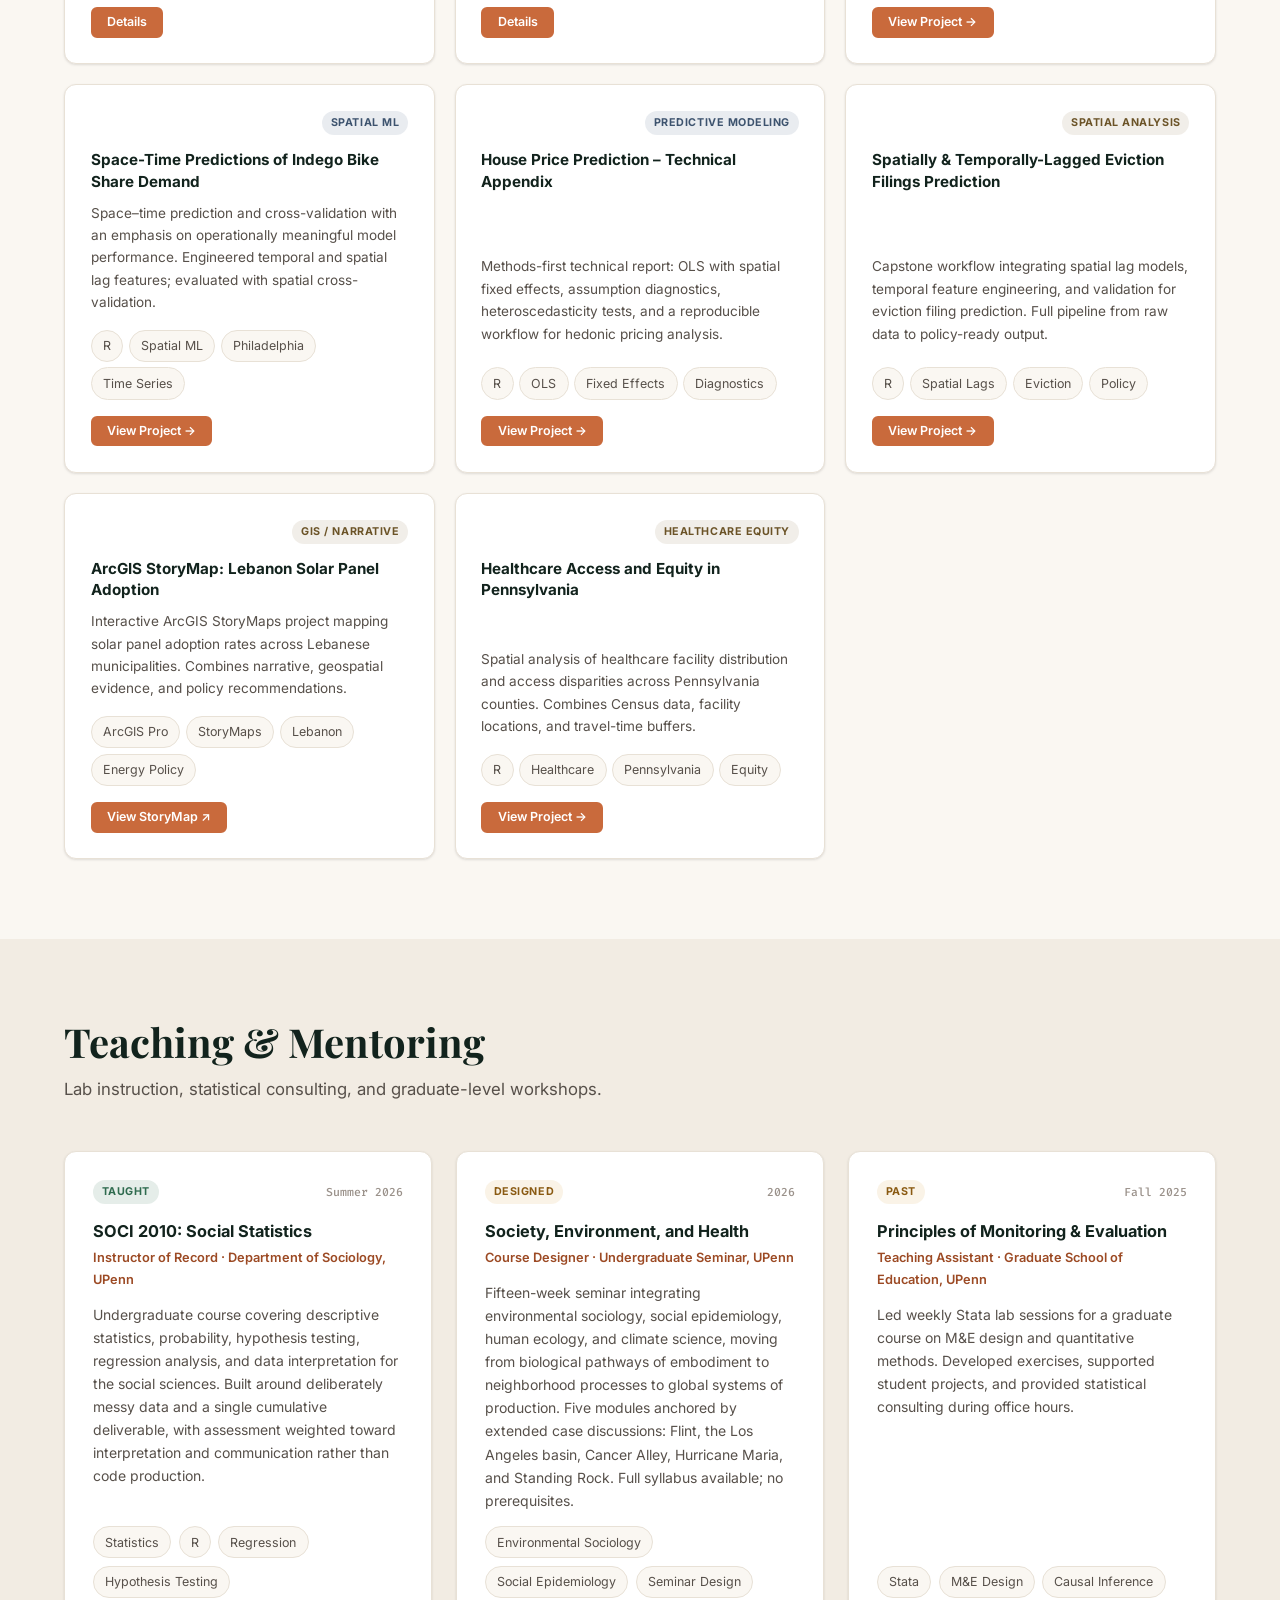
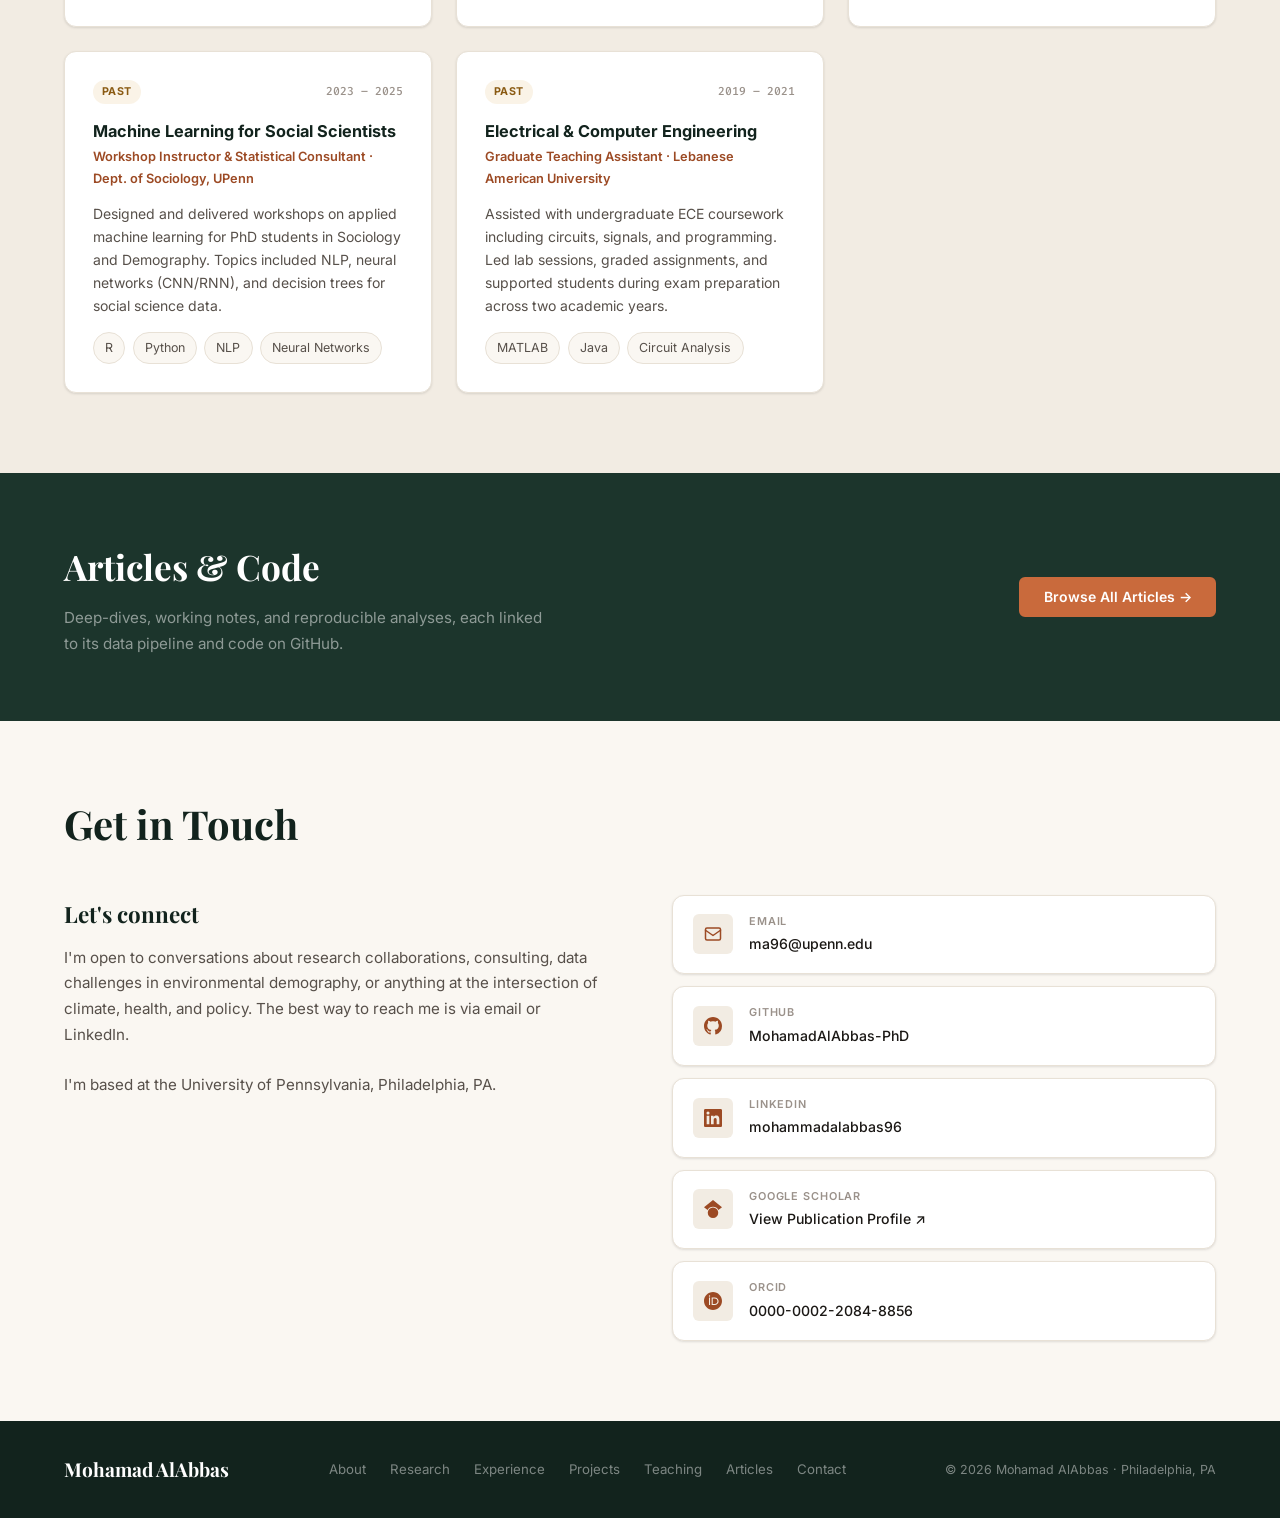
==== commit 464522be: "Update site from new CV and switch to forest/terracotta palette CV changes: - Drop MA in Statistics " ====
--- a/index.html
+++ b/index.html
@@ -67,8 +67,7 @@
     <div class="hero__cta">
       <a href="#projects"     class="btn btn-primary">Explore Research</a>
       <a href="articles.html" class="btn btn-outline">Articles &amp; Code</a>
-      <!-- Update href below to point to your actual CV PDF once placed in this folder -->
-      <a href="CV_Mohammad_AlAbbas.pdf" class="btn btn-ghost" target="_blank" rel="noopener">Download CV ↗</a>
+      <a href="CV_Mohamad_AlAbbas.pdf" class="btn btn-ghost" target="_blank" rel="noopener">Download CV ↗</a>
     </div>
 
     <div class="hero__social" aria-label="Social links">
@@ -123,11 +122,11 @@
           </div>
           <div class="meta-item">
             <span class="meta-label">Programs</span>
-            <span class="meta-value">PhD Demography &amp; Sociology · MA Demography · MA Statistics &amp; Data Science · MA Urban Spatial Analytics</span>
+            <span class="meta-value">PhD Demography &amp; Sociology · MA Demography · MA Urban Spatial Analytics</span>
           </div>
           <div class="meta-item">
             <span class="meta-label">Expected Graduation</span>
-            <span class="meta-value">May 2028</span>
+            <span class="meta-value">May 2027</span>
           </div>
           <div class="meta-item">
             <span class="meta-label">Fellowship</span>
@@ -142,6 +141,7 @@
         <div class="about__awards-box">
           <h3>Fellowships &amp; Awards</h3>
           <ul>
+            <li>PSC Quartet Award, NIH — Principal Investigator (2026–2027)</li>
             <li>Benjamin Franklin Fellowship, UPenn (2024–2028)</li>
             <li>Dean's Fellowship, UPenn (2023–2024)</li>
             <li>MEPI Tomorrow's Leaders Graduate Fellowship, LAU (2021–2023)</li>
@@ -179,38 +179,32 @@
         <p>
           I was born in Beirut, Lebanon, an origin that continues to shape how I think about inequality,
           risk, and the ways institutions and infrastructure structure everyday life. My academic path has
-          been deliberately cumulative: from engineering to international affairs to demography, statistics,
+          been deliberately cumulative: from engineering to international affairs to demography
           and urban spatial analytics.
         </p>
 
         <div class="education">
           <h3>Education</h3>
           <div class="edu-item">
-            <span class="edu-year">2023 – 2028 (exp.)</span>
+            <span class="edu-year">2023 – 2027 (exp.)</span>
             <div>
               <strong>PhD in Demography &amp; Sociology</strong>
               <span>University of Pennsylvania</span>
+              <span><em>Envelopes of Exposure: Natural, Built, and Socio-Structural Environments as Mediators of Children's Environmental Health.</em> Committee: Emily Hannum and Jere Behrman (co-chairs), Brian Thiede.</span>
             </div>
           </div>
           <div class="edu-item">
-            <span class="edu-year">2023 – 2028 (exp.)</span>
+            <span class="edu-year">2023 – 2027 (exp.)</span>
             <div>
               <strong>MA in Demography</strong>
-              <span>University of Pennsylvania</span>
+              <span>University of Pennsylvania, School of Arts &amp; Sciences</span>
             </div>
           </div>
           <div class="edu-item">
-            <span class="edu-year">2023 – 2028 (exp.)</span>
-            <div>
-              <strong>MA in Statistics and Data Science</strong>
-              <span>University of Pennsylvania</span>
-            </div>
-          </div>
-          <div class="edu-item">
-            <span class="edu-year">2023 – 2028 (exp.)</span>
+            <span class="edu-year">2023 – 2027 (exp.)</span>
             <div>
               <strong>MA in Urban Spatial Analytics</strong>
-              <span>University of Pennsylvania</span>
+              <span>University of Pennsylvania, Weitzman School of Design</span>
             </div>
           </div>
           <div class="edu-item">
@@ -411,15 +405,44 @@
       <div class="exp-item exp-item--current reveal">
         <div class="exp-item__left">
           <span class="exp-period">2026 – Present</span>
+          <span class="exp-org-tag">UPenn · CURF</span>
+        </div>
+        <div class="exp-item__right">
+          <div class="exp-item__top">
+            <h3>Graduate Fellow</h3>
+            <span class="badge badge--review">Current</span>
+          </div>
+          <p class="exp-org-full">Center for Undergraduate Research and Fellowships, University of Pennsylvania</p>
+          <p>Advise undergraduates on research design and fellowship applications, with a focus on quantitative and spatial projects in the social sciences.</p>
+        </div>
+      </div>
+
+      <div class="exp-item exp-item--current reveal">
+        <div class="exp-item__left">
+          <span class="exp-period">2026 – 2027</span>
+          <span class="exp-org-tag">NIH · PSC</span>
+        </div>
+        <div class="exp-item__right">
+          <div class="exp-item__top">
+            <h3>Principal Investigator — PSC Quartet Award</h3>
+            <span class="badge badge--review">Current</span>
+          </div>
+          <p class="exp-org-full">National Institutes of Health · Population Studies Center, University of Pennsylvania</p>
+          <p><em>Racial Transition, Environmental Burden, and Health: A Longitudinal Study of U.S. Counties</em> (USD 20,000). Funds the third dissertation chapter on historical residential segregation, political representation, and environmental exposure disparities using harmonized census tracts and linked full-count census data, 1980–2020.</p>
+        </div>
+      </div>
+
+      <div class="exp-item reveal">
+        <div class="exp-item__left">
+          <span class="exp-period">Summer 2026</span>
           <span class="exp-org-tag">UPenn · Sociology</span>
         </div>
         <div class="exp-item__right">
           <div class="exp-item__top">
             <h3>Instructor of Record</h3>
-            <span class="badge badge--review">Current</span>
           </div>
           <p class="exp-org-full">Department of Sociology, University of Pennsylvania</p>
-          <p>Sole instructor for <em>SOCI 2010: Social Statistics</em>, an undergraduate course covering descriptive statistics, probability, hypothesis testing, regression, and data interpretation for social science research.</p>
+          <p>Sole instructor for <em>SOCI 2010: Social Statistics</em>, an undergraduate course covering descriptive statistics, probability, hypothesis testing, regression, and data interpretation for social science research. Designed the course from scratch, including lectures, weekly tutorials, simulated datasets, and assessment structure.</p>
         </div>
       </div>
 
@@ -547,6 +570,172 @@
     <div class="projects__grid">
 
       <!-- ── RESEARCH PAPERS ─────────────────── -->
+
+      <!-- Published -->
+      <div class="project-card reveal" data-group="research">
+        <div class="project-card__top">
+          <span></span>
+          <span class="badge badge--published">Published</span>
+        </div>
+        <h3>Housing and Malaria Risk: Evidence across Ecological and Climatic Gradients in Sub-Saharan Africa</h3>
+        <p>Tests whether housing quality protects against malaria uniformly, or whether its effect depends on the surrounding ecological and climatic context. <em>Social Science &amp; Medicine</em> 403 (2026): 119410.</p>
+        <div class="project-card__tags">
+          <span class="tag tag--highlight">Sub-Saharan Africa</span>
+          <span class="tag">Malaria</span>
+          <span class="tag">Housing</span>
+          <span class="tag">DHS / MIS</span>
+        </div>
+        <div class="project-card__links">
+          <a href="articles.html" class="btn btn-sm btn-accent">Details</a>
+        </div>
+      </div>
+
+      <div class="project-card reveal" data-group="research">
+        <div class="project-card__top">
+          <span></span>
+          <span class="badge badge--published">Published</span>
+        </div>
+        <h3>Who is Exposed and Who is Harmed? Social Disparities in Flood Exposure and Impact in Pernambuco, Brazil</h3>
+        <p>Examines divergence between satellite-derived flood inundation extent and self-reported flood exposure, and the social stratification of that measurement discordance. With Emily Hannum, Jere Behrman, and Leticia Marteleto. <em>Population and Environment</em> 48(2) (2026): 10.</p>
+        <div class="project-card__tags">
+          <span class="tag tag--highlight">Brazil</span>
+          <span class="tag">Floods</span>
+          <span class="tag">Remote Sensing</span>
+          <span class="tag">Measurement</span>
+        </div>
+        <div class="project-card__links">
+          <a href="articles.html" class="btn btn-sm btn-accent">Details</a>
+        </div>
+      </div>
+
+      <!-- Under review -->
+      <div class="project-card reveal" data-group="research">
+        <div class="project-card__top">
+          <span></span>
+          <span class="badge badge--review">Under Review</span>
+        </div>
+        <h3>Malaria Masks the Health Benefit of Community Sanitation across 32 Countries</h3>
+        <p>Shows that the apparent returns to community sanitation are confounded where malaria transmission is high, reconciling conflicting cross-national estimates. Under review at <em>EcoHealth</em>.</p>
+        <div class="project-card__tags">
+          <span class="tag tag--highlight">32 Countries</span>
+          <span class="tag">Sanitation</span>
+          <span class="tag">Malaria</span>
+          <span class="tag">Child Health</span>
+        </div>
+        <div class="project-card__links">
+          <a href="articles.html" class="btn btn-sm btn-accent">Details</a>
+        </div>
+      </div>
+
+      <div class="project-card reveal" data-group="research">
+        <div class="project-card__top">
+          <span></span>
+          <span class="badge badge--review">Under Review</span>
+        </div>
+        <h3>Capital Without Labor: The Dispossession of the Commons and the Cultural Politics of Consent</h3>
+        <p>Theoretical account of how enclosure of common resources is sustained through cultural consent rather than coercion alone. Under review at <em>Theory and Society</em>.</p>
+        <div class="project-card__tags">
+          <span class="tag tag--highlight">Social Theory</span>
+          <span class="tag">Commons</span>
+          <span class="tag">Political Economy</span>
+        </div>
+        <div class="project-card__links">
+          <a href="articles.html" class="btn btn-sm btn-accent">Details</a>
+        </div>
+      </div>
+
+      <!-- In preparation -->
+      <div class="project-card reveal" data-group="research">
+        <div class="project-card__top">
+          <span></span>
+          <span class="badge badge--progress">In Preparation</span>
+        </div>
+        <h3>Terrestrial Ecosystems and Climate-Related Child-Health Risks in 37 Low- and Middle-Income Countries</h3>
+        <p>Links CHIRPS and ERA5 climate anomalies to diarrhea, fever, cough, and anthropometric outcomes, testing whether biome context outperforms administrative fixed effects as a control strategy. With Emily Hannum and Jere Behrman. Target: <em>Demography</em>.</p>
+        <div class="project-card__tags">
+          <span class="tag tag--highlight">37 Countries</span>
+          <span class="tag">DHS / MICS</span>
+          <span class="tag">CHIRPS</span>
+          <span class="tag">Biomes</span>
+        </div>
+        <div class="project-card__links">
+          <a href="articles.html" class="btn btn-sm btn-accent">Details</a>
+        </div>
+      </div>
+
+      <div class="project-card reveal" data-group="research">
+        <div class="project-card__top">
+          <span></span>
+          <span class="badge badge--progress">In Preparation</span>
+        </div>
+        <h3>The Hydroclimate of the First 1,000 Days: Precipitation and Thermal Anomalies as Distinct Correlates of Early Childhood Development</h3>
+        <p>Separates precipitation and thermal anomaly exposure during the first 1,000 days and traces their distinct associations with early childhood development across 15 low- and middle-income countries. With Emily Hannum and Jere Behrman. Target: <em>Nature Human Behaviour</em>.</p>
+        <div class="project-card__tags">
+          <span class="tag tag--highlight">15 Countries</span>
+          <span class="tag">First 1,000 Days</span>
+          <span class="tag">Thermal Anomalies</span>
+          <span class="tag">Child Development</span>
+        </div>
+        <div class="project-card__links">
+          <a href="articles.html" class="btn btn-sm btn-accent">Details</a>
+        </div>
+      </div>
+
+      <div class="project-card reveal" data-group="research">
+        <div class="project-card__top">
+          <span></span>
+          <span class="badge badge--progress">In Preparation</span>
+        </div>
+        <h3>Racial Demographic Transition, Political Representation, and the Reallocation of Environmental Hazard in U.S. Counties, 1980–2020</h3>
+        <p>Dissertation chapter three. Uses harmonized census tracts and linked full-count census data to ask how shifts in racial composition and political incorporation reallocate environmental burden. Target: <em>American Journal of Sociology</em>.</p>
+        <div class="project-card__tags">
+          <span class="tag tag--highlight">United States</span>
+          <span class="tag">Environmental Justice</span>
+          <span class="tag">Segregation</span>
+          <span class="tag">Census Panels</span>
+        </div>
+        <div class="project-card__links">
+          <a href="articles.html" class="btn btn-sm btn-accent">Details</a>
+        </div>
+      </div>
+
+      <div class="project-card reveal" data-group="research">
+        <div class="project-card__top">
+          <span></span>
+          <span class="badge badge--progress">In Preparation</span>
+        </div>
+        <h3>Seasonality and Weather-Anomaly Structure of Severe Pediatric Tuberculosis Hospitalization in the United States, 2005–2025</h3>
+        <p>Characterizes the seasonal and weather-anomaly signature of severe pediatric tuberculosis admissions across two decades of U.S. hospitalization records. With Anirban Dutta and Andrew Steenhoff. Target: <em>The Lancet</em>.</p>
+        <div class="project-card__tags">
+          <span class="tag tag--highlight">United States</span>
+          <span class="tag">Tuberculosis</span>
+          <span class="tag">Seasonality</span>
+          <span class="tag">Pediatrics</span>
+        </div>
+        <div class="project-card__links">
+          <a href="articles.html" class="btn btn-sm btn-accent">Details</a>
+        </div>
+      </div>
+
+      <div class="project-card reveal" data-group="research">
+        <div class="project-card__top">
+          <span></span>
+          <span class="badge badge--progress">In Preparation</span>
+        </div>
+        <h3>Weather Anomalies and Crowding as Drivers of Multidrug-Resistant Organism Colonization in a Botswana Neonatal Unit</h3>
+        <p>Tests whether ambient weather anomalies and ward crowding jointly predict multidrug-resistant organism colonization among neonates. With Jonathan Strysko. Target: <em>The Lancet</em>.</p>
+        <div class="project-card__tags">
+          <span class="tag tag--highlight">Botswana</span>
+          <span class="tag">AMR</span>
+          <span class="tag">Neonatal Health</span>
+          <span class="tag">Hospital Data</span>
+        </div>
+        <div class="project-card__links">
+          <a href="articles.html" class="btn btn-sm btn-accent">Details</a>
+        </div>
+      </div>
+
+      <!-- Ongoing -->
       <div class="project-card reveal" data-group="research">
         <div class="project-card__top">
           <span></span>
@@ -561,7 +750,7 @@
           <span class="tag">Remote Sensing</span>
         </div>
         <div class="project-card__links">
-          <a href="articles.html" class="btn btn-sm btn-teal">Details</a>
+          <a href="articles.html" class="btn btn-sm btn-accent">Details</a>
         </div>
       </div>
 
@@ -579,25 +768,7 @@
           <span class="tag">IV Regression</span>
         </div>
         <div class="project-card__links">
-          <a href="articles.html" class="btn btn-sm btn-teal">Details</a>
-        </div>
-      </div>
-
-      <div class="project-card reveal" data-group="research">
-        <div class="project-card__top">
-          <span></span>
-          <span class="badge badge--progress">In Progress</span>
-        </div>
-        <h3>Climate–Health across Biomes: Precipitation &amp; Temperature Impacts on Children's Health</h3>
-        <p>Multi-country analysis linking CHIRPS/NOAA climate anomalies to diarrhea, fever, cough, and WHZ outcomes. Tests whether biome context moderates climate–health relationships beyond administrative controls.</p>
-        <div class="project-card__tags">
-          <span class="tag tag--highlight">Multi-Country</span>
-          <span class="tag">DHS / MICS</span>
-          <span class="tag">CHIRPS</span>
-          <span class="tag">Biomes</span>
-        </div>
-        <div class="project-card__links">
-          <a href="articles.html" class="btn btn-sm btn-teal">Details</a>
+          <a href="articles.html" class="btn btn-sm btn-accent">Details</a>
         </div>
       </div>
 
@@ -615,7 +786,7 @@
           <span class="tag">Nutrition</span>
         </div>
         <div class="project-card__links">
-          <a href="articles.html" class="btn btn-sm btn-teal">Details</a>
+          <a href="articles.html" class="btn btn-sm btn-accent">Details</a>
         </div>
       </div>
 
@@ -633,7 +804,7 @@
           <span class="tag">Maternal Health</span>
         </div>
         <div class="project-card__links">
-          <a href="articles.html" class="btn btn-sm btn-teal">Details</a>
+          <a href="articles.html" class="btn btn-sm btn-accent">Details</a>
         </div>
       </div>
 
@@ -651,25 +822,7 @@
           <span class="tag">Panel Data</span>
         </div>
         <div class="project-card__links">
-          <a href="articles.html" class="btn btn-sm btn-teal">Details</a>
-        </div>
-      </div>
-
-      <div class="project-card reveal" data-group="research">
-        <div class="project-card__top">
-          <span></span>
-          <span class="badge badge--published">Accepted</span>
-        </div>
-        <h3>Who is Exposed and Who is Harmed? Social Disparities in Flood Exposure and Impact in Pernambuco, Brazil</h3>
-        <p>Examines divergence between satellite-derived flood inundation extent and self-reported flood exposure. Explores social stratification of measurement discordance. Accepted at <em>Population &amp; Environment</em>.</p>
-        <div class="project-card__tags">
-          <span class="tag tag--highlight">Brazil</span>
-          <span class="tag">Floods</span>
-          <span class="tag">Remote Sensing</span>
-          <span class="tag">Measurement</span>
-        </div>
-        <div class="project-card__links">
-          <a href="articles.html" class="btn btn-sm btn-teal">Details</a>
+          <a href="articles.html" class="btn btn-sm btn-accent">Details</a>
         </div>
       </div>
 
@@ -688,7 +841,7 @@
           <span class="tag">Spatial CV</span>
         </div>
         <div class="project-card__links">
-          <a href="projects/flood-modeling/" class="btn btn-sm btn-teal">View Project →</a>
+          <a href="projects/flood-modeling/" class="btn btn-sm btn-accent">View Project →</a>
           <a href="projects/flood-modeling/Flood_Report_Final.pdf" class="btn btn-sm btn-outline" target="_blank">Read Report ↗</a>
         </div>
       </div>
@@ -707,7 +860,7 @@
           <span class="tag">Time Series</span>
         </div>
         <div class="project-card__links">
-          <a href="projects/indego-bikeshare/" class="btn btn-sm btn-teal">View Project →</a>
+          <a href="projects/indego-bikeshare/" class="btn btn-sm btn-accent">View Project →</a>
         </div>
       </div>
 
@@ -725,7 +878,7 @@
           <span class="tag">Diagnostics</span>
         </div>
         <div class="project-card__links">
-          <a href="projects/house-pricing/" class="btn btn-sm btn-teal">View Project →</a>
+          <a href="projects/house-pricing/" class="btn btn-sm btn-accent">View Project →</a>
         </div>
       </div>
 
@@ -743,7 +896,7 @@
           <span class="tag">Policy</span>
         </div>
         <div class="project-card__links">
-          <a href="projects/eviction-prediction/" class="btn btn-sm btn-teal">View Project →</a>
+          <a href="projects/eviction-prediction/" class="btn btn-sm btn-accent">View Project →</a>
         </div>
       </div>
 
@@ -761,7 +914,7 @@
           <span class="tag">Energy Policy</span>
         </div>
         <div class="project-card__links">
-          <a href="https://storymaps.arcgis.com/stories/3d8987d329064940b62db4431ac9ac99" class="btn btn-sm btn-teal" target="_blank">View StoryMap ↗</a>
+          <a href="https://storymaps.arcgis.com/stories/3d8987d329064940b62db4431ac9ac99" class="btn btn-sm btn-accent" target="_blank">View StoryMap ↗</a>
         </div>
       </div>
 
@@ -779,7 +932,7 @@
           <span class="tag">Equity</span>
         </div>
         <div class="project-card__links">
-          <a href="projects/healthcare-access/" class="btn btn-sm btn-teal">View Project →</a>
+          <a href="projects/healthcare-access/" class="btn btn-sm btn-accent">View Project →</a>
         </div>
       </div>
 
@@ -802,12 +955,12 @@
 
       <div class="teach-card reveal">
         <div class="teach-card__header">
-          <span class="badge badge--review">Current</span>
-          <span class="teach-card__year">2026 – Present</span>
+          <span class="badge badge--published">Taught</span>
+          <span class="teach-card__year">Summer 2026</span>
         </div>
         <h3>SOCI 2010: Social Statistics</h3>
         <p class="teach-card__role">Instructor of Record · Department of Sociology, UPenn</p>
-        <p>Undergraduate course covering descriptive statistics, probability, hypothesis testing, regression analysis, and data interpretation for the social sciences. Sole instructor responsible for lectures, assignments, and assessment.</p>
+        <p>Undergraduate course covering descriptive statistics, probability, hypothesis testing, regression analysis, and data interpretation for the social sciences. Built around deliberately messy data and a single cumulative deliverable, with assessment weighted toward interpretation and communication rather than code production.</p>
         <div class="tags" style="margin-top:.9rem;">
           <span class="tag">Statistics</span>
           <span class="tag">R</span>
@@ -818,8 +971,23 @@
 
       <div class="teach-card reveal">
         <div class="teach-card__header">
+          <span class="badge badge--progress">Designed</span>
+          <span class="teach-card__year">2026</span>
+        </div>
+        <h3>Society, Environment, and Health</h3>
+        <p class="teach-card__role">Course Designer · Undergraduate Seminar, UPenn</p>
+        <p>Fifteen-week seminar integrating environmental sociology, social epidemiology, human ecology, and climate science, moving from biological pathways of embodiment to neighborhood processes to global systems of production. Five modules anchored by extended case discussions: Flint, the Los Angeles basin, Cancer Alley, Hurricane Maria, and Standing Rock. Full syllabus available; no prerequisites.</p>
+        <div class="tags" style="margin-top:.9rem;">
+          <span class="tag">Environmental Sociology</span>
+          <span class="tag">Social Epidemiology</span>
+          <span class="tag">Seminar Design</span>
+        </div>
+      </div>
+
+      <div class="teach-card reveal">
+        <div class="teach-card__header">
           <span class="badge badge--progress">Past</span>
-          <span class="teach-card__year">2025 – 2026</span>
+          <span class="teach-card__year">Fall 2025</span>
         </div>
         <h3>Principles of Monitoring &amp; Evaluation</h3>
         <p class="teach-card__role">Teaching Assistant · Graduate School of Education, UPenn</p>
--- a/css/style.css
+++ b/css/style.css
@@ -5,23 +5,23 @@
 
 /* === CUSTOM PROPERTIES === */
 :root {
-  --navy:        #0a1628;
-  --navy-mid:    #132240;
-  --navy-light:  #1e3a5f;
-  --teal:        #14b8a6;
-  --teal-dark:   #0d9488;
-  --teal-light:  #5eead4;
-  --gold:        #f59e0b;
-
-  --bg:          #f8fafc;
-  --bg-alt:      #f1f5f9;
+  --ink:           #12231d;
+  --ink-mid:       #1c352c;
+  --ink-light:     #2f5748;
+  --accent:        #c96a3c;
+  --accent-dark:   #9c4a24;
+  --accent-light:  #eaa87f;
+  --gold:          #d29a3d;
+
+  --bg:          #faf7f2;
+  --bg-alt:      #f2ece3;
   --white:       #ffffff;
 
-  --text:        #0f172a;
-  --text-muted:  #475569;
-  --text-light:  #94a3b8;
-  --border:      #e2e8f0;
-  --border-dark: #cbd5e1;
+  --text:        #1b1815;
+  --text-muted:  #57504a;
+  --text-light:  #9a918a;
+  --border:      #e8e1d6;
+  --border-dark: #d3c9bb;
 
   --font-body:    'Inter', -apple-system, BlinkMacSystemFont, sans-serif;
   --font-heading: 'Playfair Display', Georgia, serif;
@@ -49,7 +49,7 @@
 html {
   scroll-behavior: smooth;
   scroll-padding-top: 96px;
-  background: var(--navy); /* prevents white flash at top */
+  background: var(--ink); /* prevents white flash at top */
 }
 
 body {
@@ -63,8 +63,8 @@
 
 img { max-width: 100%; height: auto; display: block; }
 
-a { color: var(--teal-dark); text-decoration: none; transition: color var(--transition); }
-a:hover { color: var(--teal); }
+a { color: var(--accent-dark); text-decoration: none; transition: color var(--transition); }
+a:hover { color: var(--accent); }
 
 ul { list-style: none; }
 
@@ -77,14 +77,14 @@
 
 .section           { padding: var(--section-py) 0; }
 .section--alt      { background: var(--bg-alt); }
-.section--dark     { background: var(--navy); color: var(--white); }
+.section--dark     { background: var(--ink); color: var(--white); }
 .section__header   { margin-bottom: 3rem; }
 
 .section__title {
   font-size: clamp(1.8rem, 4vw, 2.5rem);
   font-weight: 700;
   margin-bottom: .6rem;
-  color: var(--navy);
+  color: var(--ink);
   font-family: var(--font-heading);
   line-height: 1.15;
 }
@@ -117,16 +117,16 @@
 }
 
 .btn-primary {
-  background: var(--teal);
-  color: var(--white);
-  border-color: var(--teal);
+  background: var(--accent);
+  color: var(--white);
+  border-color: var(--accent);
 }
 .btn-primary:hover {
-  background: var(--teal-dark);
-  border-color: var(--teal-dark);
+  background: var(--accent-dark);
+  border-color: var(--accent-dark);
   color: var(--white);
   transform: translateY(-2px);
-  box-shadow: 0 6px 20px rgba(20,184,166,.35);
+  box-shadow: 0 6px 20px rgba(201,106,60,.35);
 }
 
 .btn-outline {
@@ -151,26 +151,26 @@
   border-color: rgba(255,255,255,.25);
 }
 
-.btn-teal {
-  background: var(--teal);
-  color: var(--white);
-  border-color: var(--teal);
-}
-.btn-teal:hover {
-  background: var(--teal-dark);
-  border-color: var(--teal-dark);
+.btn-accent {
+  background: var(--accent);
+  color: var(--white);
+  border-color: var(--accent);
+}
+.btn-accent:hover {
+  background: var(--accent-dark);
+  border-color: var(--accent-dark);
   color: var(--white);
   transform: translateY(-2px);
 }
 
 .btn-dark {
-  background: var(--navy);
-  color: var(--white);
-  border-color: var(--navy);
+  background: var(--ink);
+  color: var(--white);
+  border-color: var(--ink);
 }
 .btn-dark:hover {
-  background: var(--navy-mid);
-  border-color: var(--navy-mid);
+  background: var(--ink-mid);
+  border-color: var(--ink-mid);
   color: var(--white);
   transform: translateY(-2px);
 }
@@ -187,7 +187,7 @@
 }
 
 .nav.scrolled {
-  background: var(--navy);
+  background: var(--ink);
   box-shadow: 0 2px 24px rgba(0,0,0,.4);
 }
 
@@ -219,12 +219,12 @@
   font-size: 1.5rem;
   cursor: pointer;
 }
-/* Pulsing teal dot after MA when scrolled — hints it's clickable */
+/* Pulsing accent dot after MA when scrolled — hints it's clickable */
 .nav.scrolled .nav__brand::after {
   content: '';
   display: inline-block;
   width: 6px; height: 6px;
-  background: var(--teal);
+  background: var(--accent);
   border-radius: 50%;
   margin-left: 7px;
   vertical-align: middle;
@@ -238,7 +238,7 @@
   0%, 100% { opacity: 1;   transform: scale(1); }
   50%       { opacity: .35; transform: scale(.6); }
 }
-.nav__brand:hover { color: var(--teal); }
+.nav__brand:hover { color: var(--accent); }
 
 /* ── Nav menu — visible by default, hides on scroll ── */
 .nav__menu {
@@ -284,7 +284,7 @@
   bottom: 0; left: 50%;
   transform: translateX(-50%) scaleX(0);
   width: 60%; height: 2px;
-  background: var(--teal);
+  background: var(--accent);
   border-radius: 2px;
   transition: transform var(--transition);
 }
@@ -316,7 +316,7 @@
   min-height: 100vh;
   display: flex;
   align-items: center;
-  background: var(--navy);
+  background: var(--ink);
   overflow: hidden;
 }
 
@@ -324,8 +324,8 @@
   content: '';
   position: absolute; inset: 0;
   background-image:
-    linear-gradient(rgba(20,184,166,.06) 1px, transparent 1px),
-    linear-gradient(90deg, rgba(20,184,166,.06) 1px, transparent 1px);
+    linear-gradient(rgba(201,106,60,.06) 1px, transparent 1px),
+    linear-gradient(90deg, rgba(201,106,60,.06) 1px, transparent 1px);
   background-size: 64px 64px;
   animation: gridFloat 25s ease-in-out infinite;
 }
@@ -333,7 +333,7 @@
 .hero::after {
   content: '';
   position: absolute; inset: 0;
-  background: radial-gradient(ellipse 90% 80% at 50% 60%, transparent 30%, var(--navy) 80%);
+  background: radial-gradient(ellipse 90% 80% at 50% 60%, transparent 30%, var(--ink) 80%);
 }
 
 @keyframes gridFloat {
@@ -354,7 +354,7 @@
   font-weight: 600;
   letter-spacing: .14em;
   text-transform: uppercase;
-  color: var(--teal);
+  color: var(--accent);
   margin-bottom: 1.5rem;
 }
 
@@ -377,7 +377,7 @@
 }
 
 .hero__university {
-  color: var(--teal-light);
+  color: var(--accent-light);
   font-weight: 500;
 }
 
@@ -412,9 +412,9 @@
   transition: all var(--transition);
 }
 .social-icon:hover {
-  border-color: var(--teal);
-  color: var(--teal);
-  background: rgba(20,184,166,.12);
+  border-color: var(--accent);
+  color: var(--accent);
+  background: rgba(201,106,60,.12);
   transform: translateY(-3px);
 }
 
@@ -432,7 +432,7 @@
   animation: scrollBounce 2.5s ease-in-out infinite;
   text-decoration: none;
 }
-.hero__scroll:hover { color: var(--teal); }
+.hero__scroll:hover { color: var(--accent); }
 
 @keyframes scrollBounce {
   0%,100% { transform: translateX(-50%) translateY(0); }
@@ -452,15 +452,15 @@
 .about__photo {
   width: 180px; height: 180px;
   border-radius: 50%;
-  background: linear-gradient(135deg, var(--navy-light), var(--teal-dark));
+  background: linear-gradient(135deg, var(--ink-light), var(--accent-dark));
   display: flex; align-items: center; justify-content: center;
   margin: 0 auto;
   font-family: var(--font-heading);
   font-size: 2.75rem;
   font-weight: 700;
   color: var(--white);
-  border: 4px solid var(--teal);
-  box-shadow: 0 0 0 8px rgba(20,184,166,.1);
+  border: 4px solid var(--accent);
+  box-shadow: 0 0 0 8px rgba(201,106,60,.1);
 }
 
 /* Replace this with an actual <img> once you have a photo */
@@ -529,7 +529,7 @@
 .about__awards-box li::before {
   content: '▸';
   position: absolute; left: 0;
-  color: var(--teal);
+  color: var(--accent);
   font-size: .65rem;
   top: 3px;
 }
@@ -537,7 +537,7 @@
 .about__lead {
   font-size: 1.12rem;
   font-weight: 500;
-  color: var(--navy);
+  color: var(--ink);
   margin-bottom: 1.1rem;
   line-height: 1.75;
 }
@@ -574,7 +574,7 @@
 
 .edu-year {
   font-size: .75rem;
-  color: var(--teal-dark);
+  color: var(--accent-dark);
   font-weight: 600;
   white-space: nowrap;
   padding-top: .2rem;
@@ -586,12 +586,18 @@
   display: block;
   font-family: var(--font-heading);
   font-size: .95rem;
-  color: var(--navy);
+  color: var(--ink);
   line-height: 1.3;
 }
 .edu-item > div span {
+  display: block;
   font-size: .82rem;
   color: var(--text-muted);
+}
+.edu-item > div span + span {
+  margin-top: .3rem;
+  font-size: .78rem;
+  color: var(--text-light);
 }
 
 /* === RESEARCH THEMES === */
@@ -610,18 +616,18 @@
   transition: all var(--transition);
 }
 .theme-card:hover {
-  background: rgba(20,184,166,.1);
-  border-color: rgba(20,184,166,.3);
+  background: rgba(201,106,60,.1);
+  border-color: rgba(201,106,60,.3);
   transform: translateY(-4px);
 }
 
 .theme-card__icon {
   width: 46px; height: 46px;
-  background: rgba(20,184,166,.15);
+  background: rgba(201,106,60,.15);
   border-radius: var(--radius-sm);
   display: flex; align-items: center; justify-content: center;
   margin-bottom: 1.1rem;
-  color: var(--teal);
+  color: var(--accent);
 }
 
 .theme-card h3 {
@@ -658,7 +664,7 @@
   font-weight: 700;
   text-transform: uppercase;
   letter-spacing: .1em;
-  color: var(--teal-dark);
+  color: var(--accent-dark);
   margin-bottom: .9rem;
   display: flex; align-items: center; gap: .5rem;
 }
@@ -683,20 +689,20 @@
   cursor: default;
 }
 .tag:hover {
-  background: var(--teal);
-  border-color: var(--teal);
+  background: var(--accent);
+  border-color: var(--accent);
   color: var(--white);
 }
 .tag--highlight {
-  background: rgba(20,184,166,.1);
-  border-color: rgba(20,184,166,.3);
-  color: var(--teal-dark);
+  background: rgba(201,106,60,.1);
+  border-color: rgba(201,106,60,.3);
+  color: var(--accent-dark);
   font-weight: 600;
 }
 .tag--gold {
-  background: rgba(245,158,11,.1);
-  border-color: rgba(245,158,11,.3);
-  color: #b45309;
+  background: rgba(210,154,61,.1);
+  border-color: rgba(210,154,61,.3);
+  color: #8a5a12;
 }
 
 /* === PROJECTS === */
@@ -717,8 +723,8 @@
   transition: all var(--transition);
 }
 .tab-btn:hover, .tab-btn.active {
-  border-color: var(--teal);
-  background: var(--teal);
+  border-color: var(--accent);
+  background: var(--accent);
   color: var(--white);
 }
 
@@ -742,7 +748,7 @@
 .project-card:hover {
   transform: translateY(-4px);
   box-shadow: var(--shadow-lg);
-  border-color: rgba(20,184,166,.4);
+  border-color: rgba(201,106,60,.4);
 }
 
 .project-card__top {
@@ -755,7 +761,7 @@
 .project-card h3 {
   font-size: .95rem;
   font-weight: 700;
-  color: var(--navy);
+  color: var(--ink);
   line-height: 1.4;
   margin-bottom: .6rem;
   flex: 1;
@@ -787,11 +793,11 @@
   border-radius: 100px;
   white-space: nowrap;
 }
-.badge--progress  { background: rgba(245,158,11,.12); color: #b45309; }
-.badge--review    { background: rgba(20,184,166,.12);  color: var(--teal-dark); }
-.badge--published { background: rgba(34,197,94,.12);   color: #15803d; }
-.badge--methods   { background: rgba(99,102,241,.12);  color: #4338ca; }
-.badge--spatial   { background: rgba(234,179,8,.12);   color: #854d0e; }
+.badge--progress  { background: rgba(210,154,61,.12); color: #8a5a12; }
+.badge--review    { background: rgba(201,106,60,.12);  color: var(--accent-dark); }
+.badge--published { background: rgba(47,107,79,.12);   color: #2f6b4f; }
+.badge--methods   { background: rgba(74,98,128,.12);  color: #3d536e; }
+.badge--spatial   { background: rgba(140,116,74,.12);   color: #6b5327; }
 
 /* === PUBLICATIONS === */
 .pubs__list { display: flex; flex-direction: column; }
@@ -817,7 +823,7 @@
 .pub-num {
   font-family: var(--font-mono);
   font-size: .78rem;
-  color: var(--teal);
+  color: var(--accent);
   font-weight: 600;
   min-width: 26px;
   padding-top: .2rem;
@@ -827,13 +833,13 @@
 
 .pub-title {
   font-weight: 600;
-  color: var(--navy);
+  color: var(--ink);
   font-size: .93rem;
   margin-bottom: .25rem;
   line-height: 1.45;
 }
-.pub-title a { color: var(--navy); }
-.pub-title a:hover { color: var(--teal-dark); text-decoration: underline; }
+.pub-title a { color: var(--ink); }
+.pub-title a:hover { color: var(--accent-dark); text-decoration: underline; }
 
 .pub-venue {
   font-size: .83rem;
@@ -853,7 +859,7 @@
 
 /* === ARTICLES TEASER === */
 .articles-teaser {
-  background: var(--navy-mid);
+  background: var(--ink-mid);
   padding: 4rem 0;
 }
 .articles-teaser__inner {
@@ -886,7 +892,7 @@
 .contact__intro h3 {
   font-size: 1.4rem;
   margin-bottom: .75rem;
-  color: var(--navy);
+  color: var(--ink);
   font-family: var(--font-heading);
 }
 .contact__intro p {
@@ -909,8 +915,8 @@
   box-shadow: var(--shadow);
 }
 .contact-link:hover {
-  border-color: var(--teal);
-  color: var(--teal-dark);
+  border-color: var(--accent);
+  color: var(--accent-dark);
   transform: translateX(5px);
   box-shadow: var(--shadow-md);
 }
@@ -919,7 +925,7 @@
   background: var(--bg-alt);
   border-radius: var(--radius-sm);
   display: flex; align-items: center; justify-content: center;
-  color: var(--teal-dark);
+  color: var(--accent-dark);
   flex-shrink: 0;
 }
 .contact-link__label {
@@ -938,7 +944,7 @@
 
 /* === FOOTER === */
 .footer {
-  background: var(--navy);
+  background: var(--ink);
   color: rgba(255,255,255,.45);
   padding: 2rem 0;
 }
@@ -963,13 +969,13 @@
   font-size: .83rem;
   transition: color var(--transition);
 }
-.footer__nav a:hover { color: var(--teal); }
+.footer__nav a:hover { color: var(--accent); }
 .footer__copy { font-size: .78rem; }
 
 /* === NEWS / UPDATES STRIP === */
 .news-strip {
-  background: var(--navy-mid);
-  border-bottom: 1px solid rgba(20,184,166,.15);
+  background: var(--ink-mid);
+  border-bottom: 1px solid rgba(201,106,60,.15);
   padding: .85rem 0;
 }
 
@@ -984,7 +990,7 @@
   font-weight: 700;
   text-transform: uppercase;
   letter-spacing: .14em;
-  color: var(--teal);
+  color: var(--accent);
   white-space: nowrap;
   padding-top: .15rem;
   flex-shrink: 0;
@@ -1008,7 +1014,7 @@
 .news-date {
   font-family: var(--font-mono);
   font-size: .72rem;
-  color: var(--teal);
+  color: var(--accent);
   white-space: nowrap;
   flex-shrink: 0;
   min-width: 70px;
@@ -1041,9 +1047,9 @@
 .exp-item:first-child { border-top: 1px solid var(--border); }
 
 .exp-item--current {
-  border-left-color: var(--teal);
-}
-.exp-item--current:hover { border-left-color: var(--teal-dark); }
+  border-left-color: var(--accent);
+}
+.exp-item--current:hover { border-left-color: var(--accent-dark); }
 
 .exp-item__left {
   display: flex;
@@ -1055,7 +1061,7 @@
 .exp-period {
   font-family: var(--font-mono);
   font-size: .78rem;
-  color: var(--teal-dark);
+  color: var(--accent-dark);
   font-weight: 600;
 }
 
@@ -1080,7 +1086,7 @@
 .exp-item__top h3 {
   font-size: 1rem;
   font-weight: 700;
-  color: var(--navy);
+  color: var(--ink);
   line-height: 1.3;
   font-family: var(--font-heading);
 }
@@ -1118,7 +1124,7 @@
 .teach-card:hover {
   transform: translateY(-4px);
   box-shadow: var(--shadow-lg);
-  border-color: rgba(20,184,166,.4);
+  border-color: rgba(201,106,60,.4);
 }
 
 .teach-card__header {
@@ -1138,14 +1144,14 @@
 .teach-card h3 {
   font-size: 1.02rem;
   font-weight: 700;
-  color: var(--navy);
+  color: var(--ink);
   margin-bottom: .3rem;
   line-height: 1.35;
 }
 
 .teach-card__role {
   font-size: .8rem;
-  color: var(--teal-dark);
+  color: var(--accent-dark);
   font-weight: 600;
   margin-bottom: .75rem;
 }
@@ -1159,7 +1165,7 @@
 
 /* === ARTICLES PAGE === */
 .page-header {
-  background: var(--navy);
+  background: var(--ink);
   padding: 8rem 0 4rem;
   position: relative;
   overflow: hidden;
@@ -1168,8 +1174,8 @@
   content: '';
   position: absolute; inset: 0;
   background-image:
-    linear-gradient(rgba(20,184,166,.05) 1px, transparent 1px),
-    linear-gradient(90deg, rgba(20,184,166,.05) 1px, transparent 1px);
+    linear-gradient(rgba(201,106,60,.05) 1px, transparent 1px),
+    linear-gradient(90deg, rgba(201,106,60,.05) 1px, transparent 1px);
   background-size: 64px 64px;
 }
 .page-header__content { position: relative; z-index: 1; }
@@ -1203,8 +1209,8 @@
   transition: all var(--transition);
 }
 .filter-btn:hover, .filter-btn.active {
-  border-color: var(--teal);
-  background: var(--teal);
+  border-color: var(--accent);
+  background: var(--accent);
   color: var(--white);
 }
 
@@ -1223,7 +1229,7 @@
   align-items: start;
 }
 .article-card:hover {
-  border-color: rgba(20,184,166,.5);
+  border-color: rgba(201,106,60,.5);
   box-shadow: var(--shadow-md);
   transform: translateX(5px);
 }
@@ -1233,13 +1239,13 @@
   font-weight: 700;
   text-transform: uppercase;
   letter-spacing: .12em;
-  color: var(--teal-dark);
+  color: var(--accent-dark);
   margin-bottom: .4rem;
 }
 
 .article-card h3 {
   font-size: 1.08rem;
-  color: var(--navy);
+  color: var(--ink);
   margin-bottom: .4rem;
   line-height: 1.4;
 }
@@ -1305,7 +1311,7 @@
   .nav__menu {
     position: fixed;
     top: 68px; left: 0; right: 0;
-    background: var(--navy);
+    background: var(--ink);
     flex-direction: column;
     padding: 1.25rem 1rem;
     gap: .15rem;
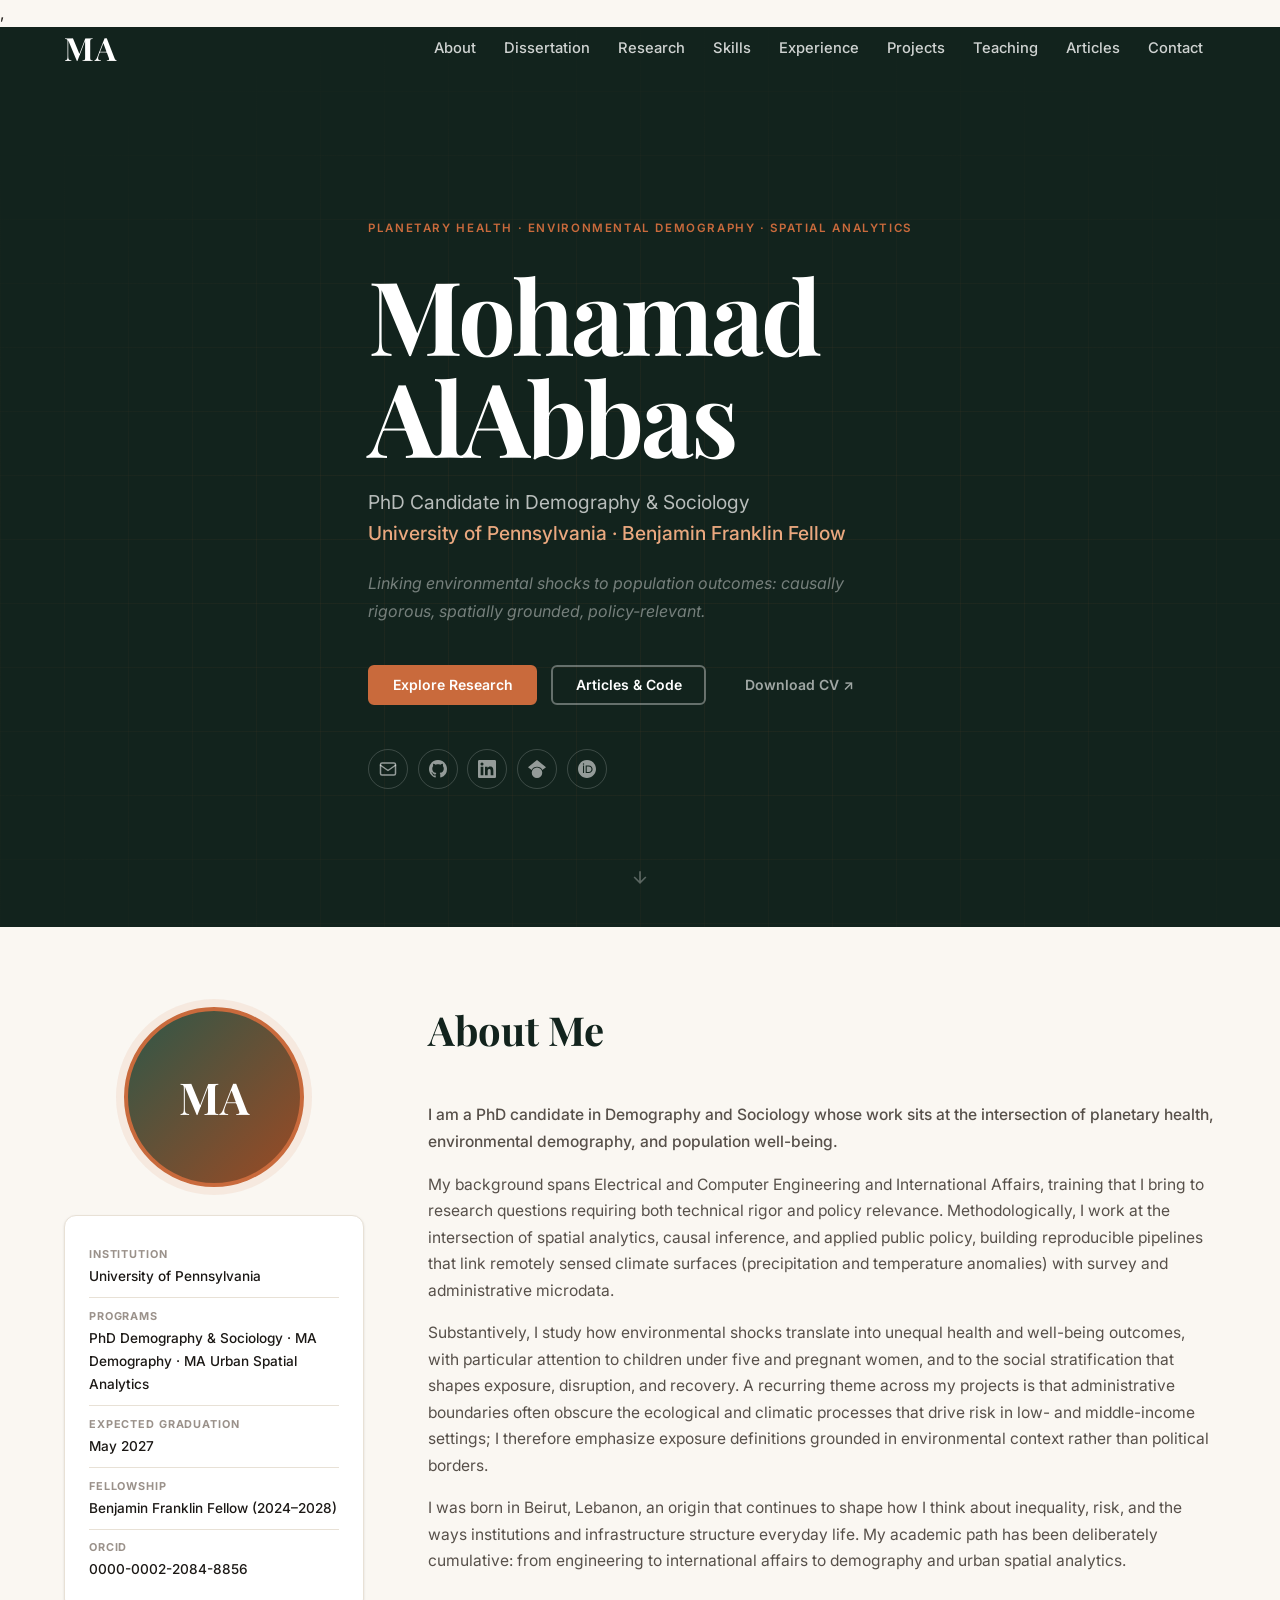
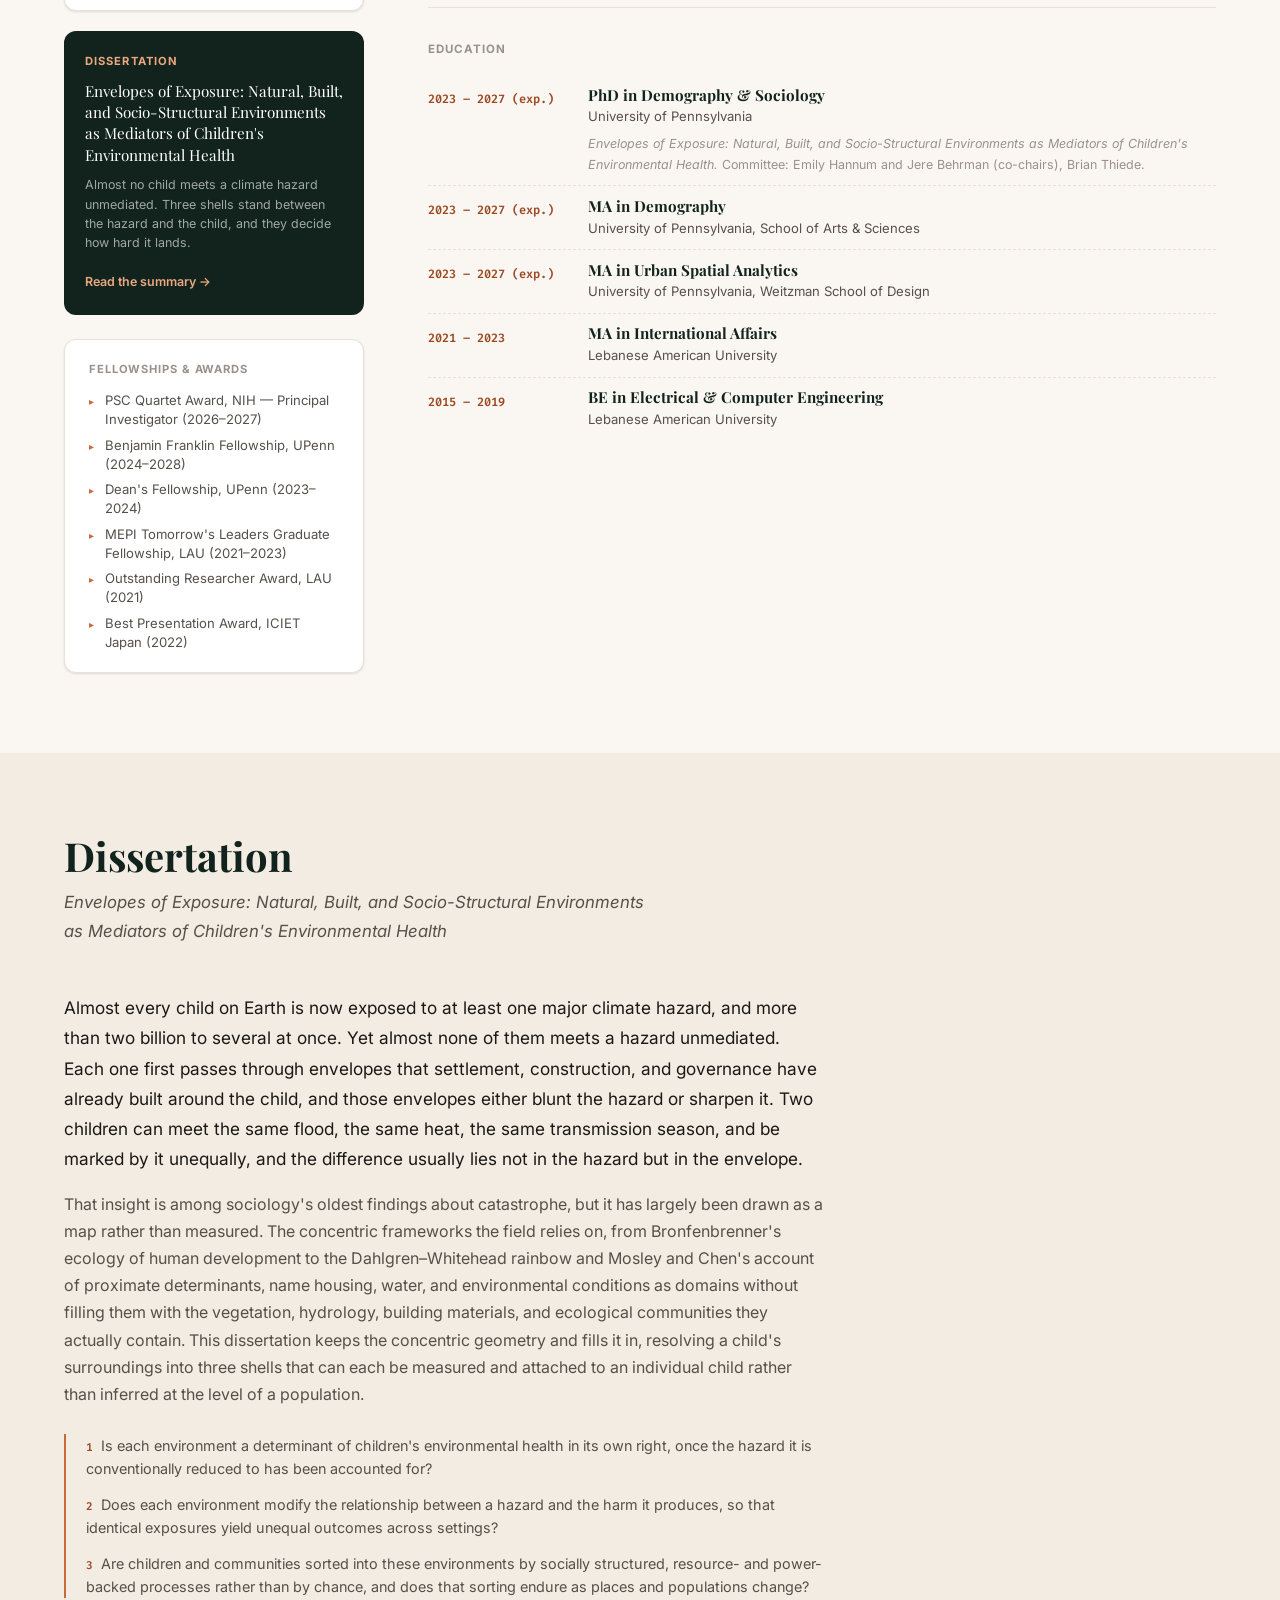
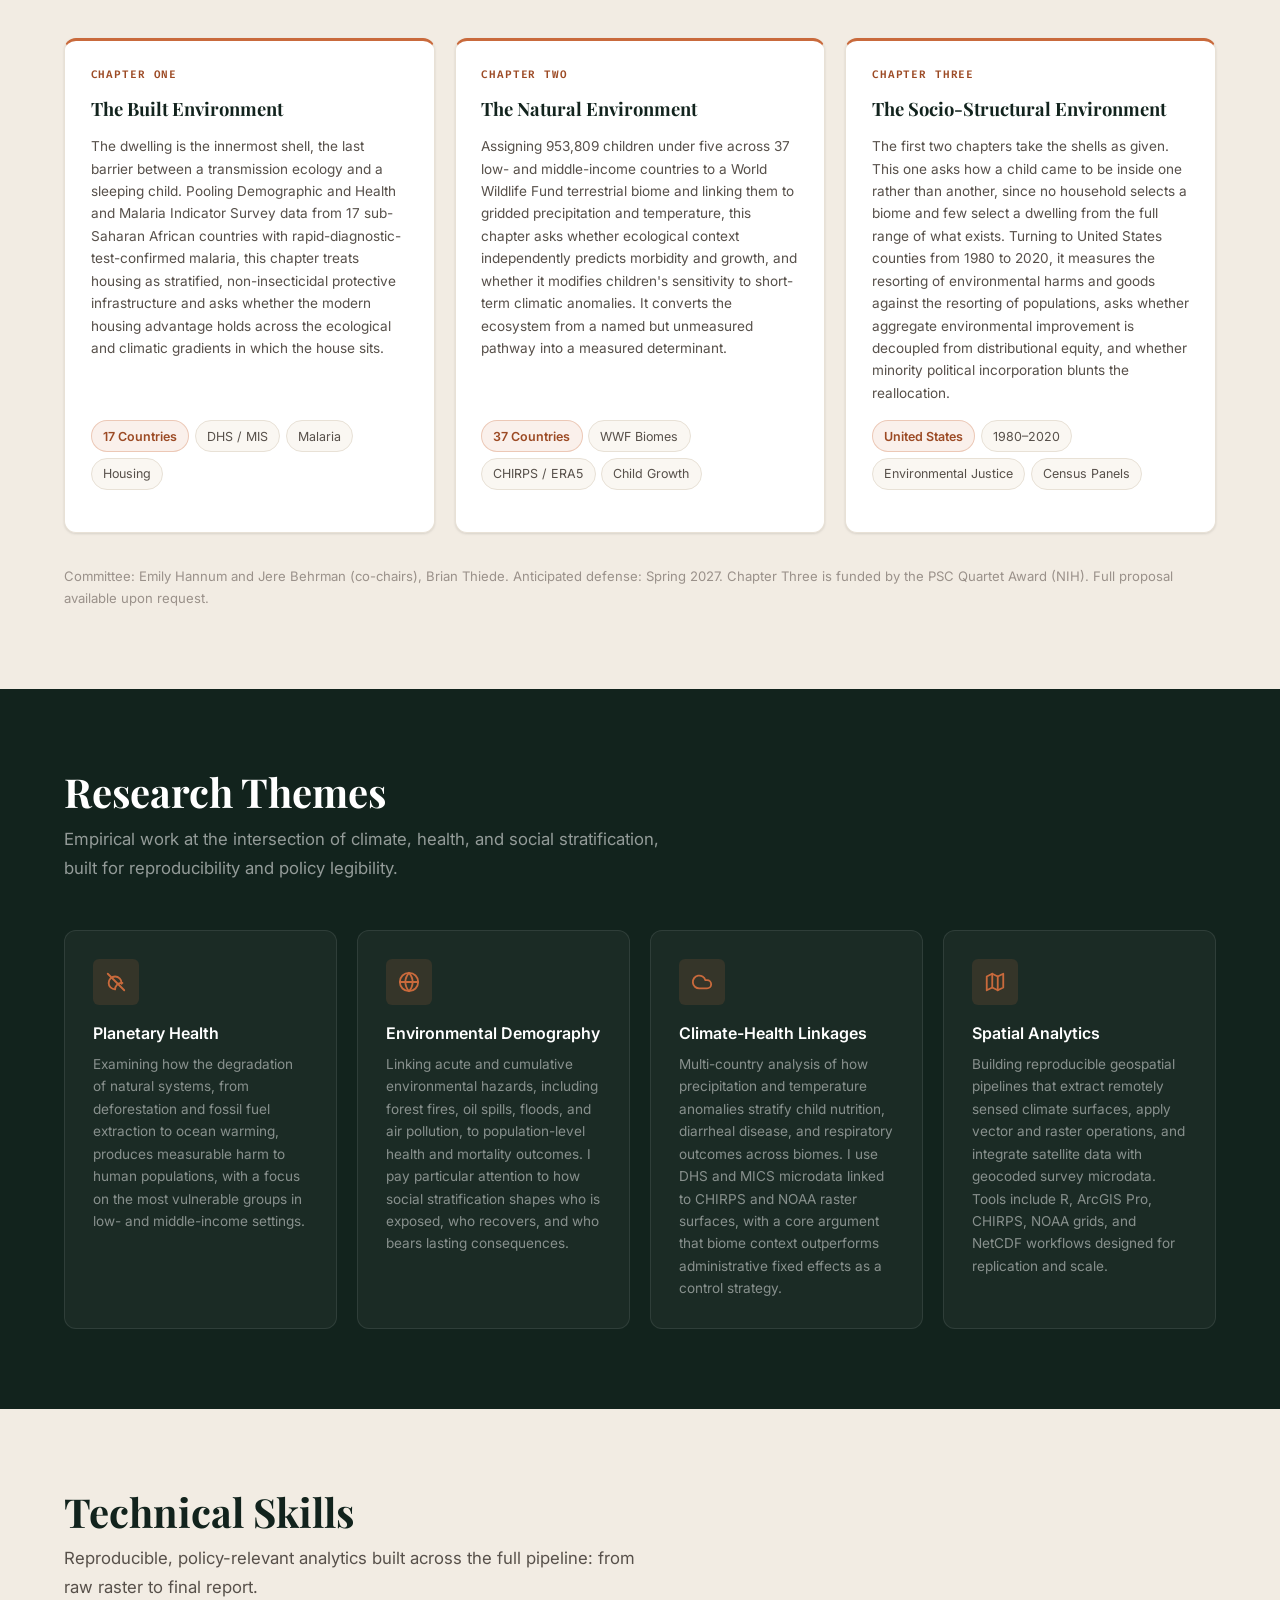
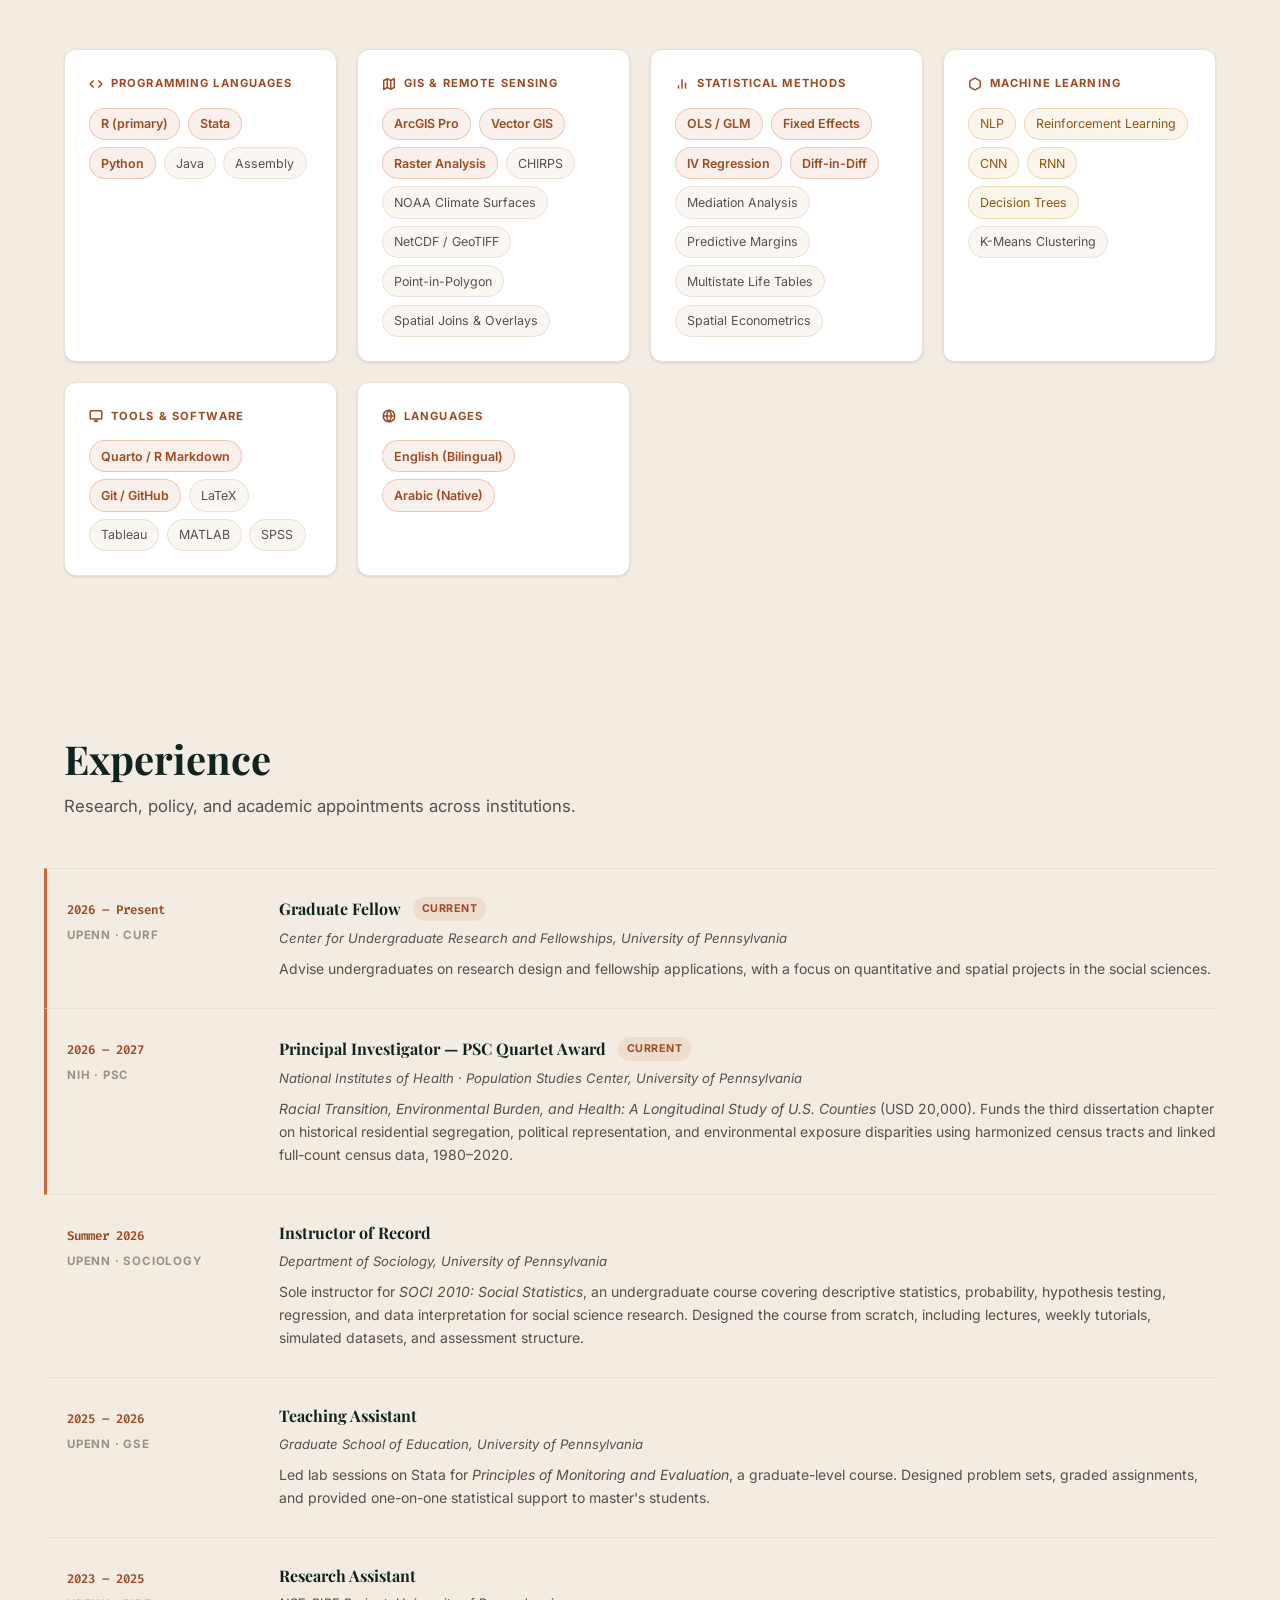
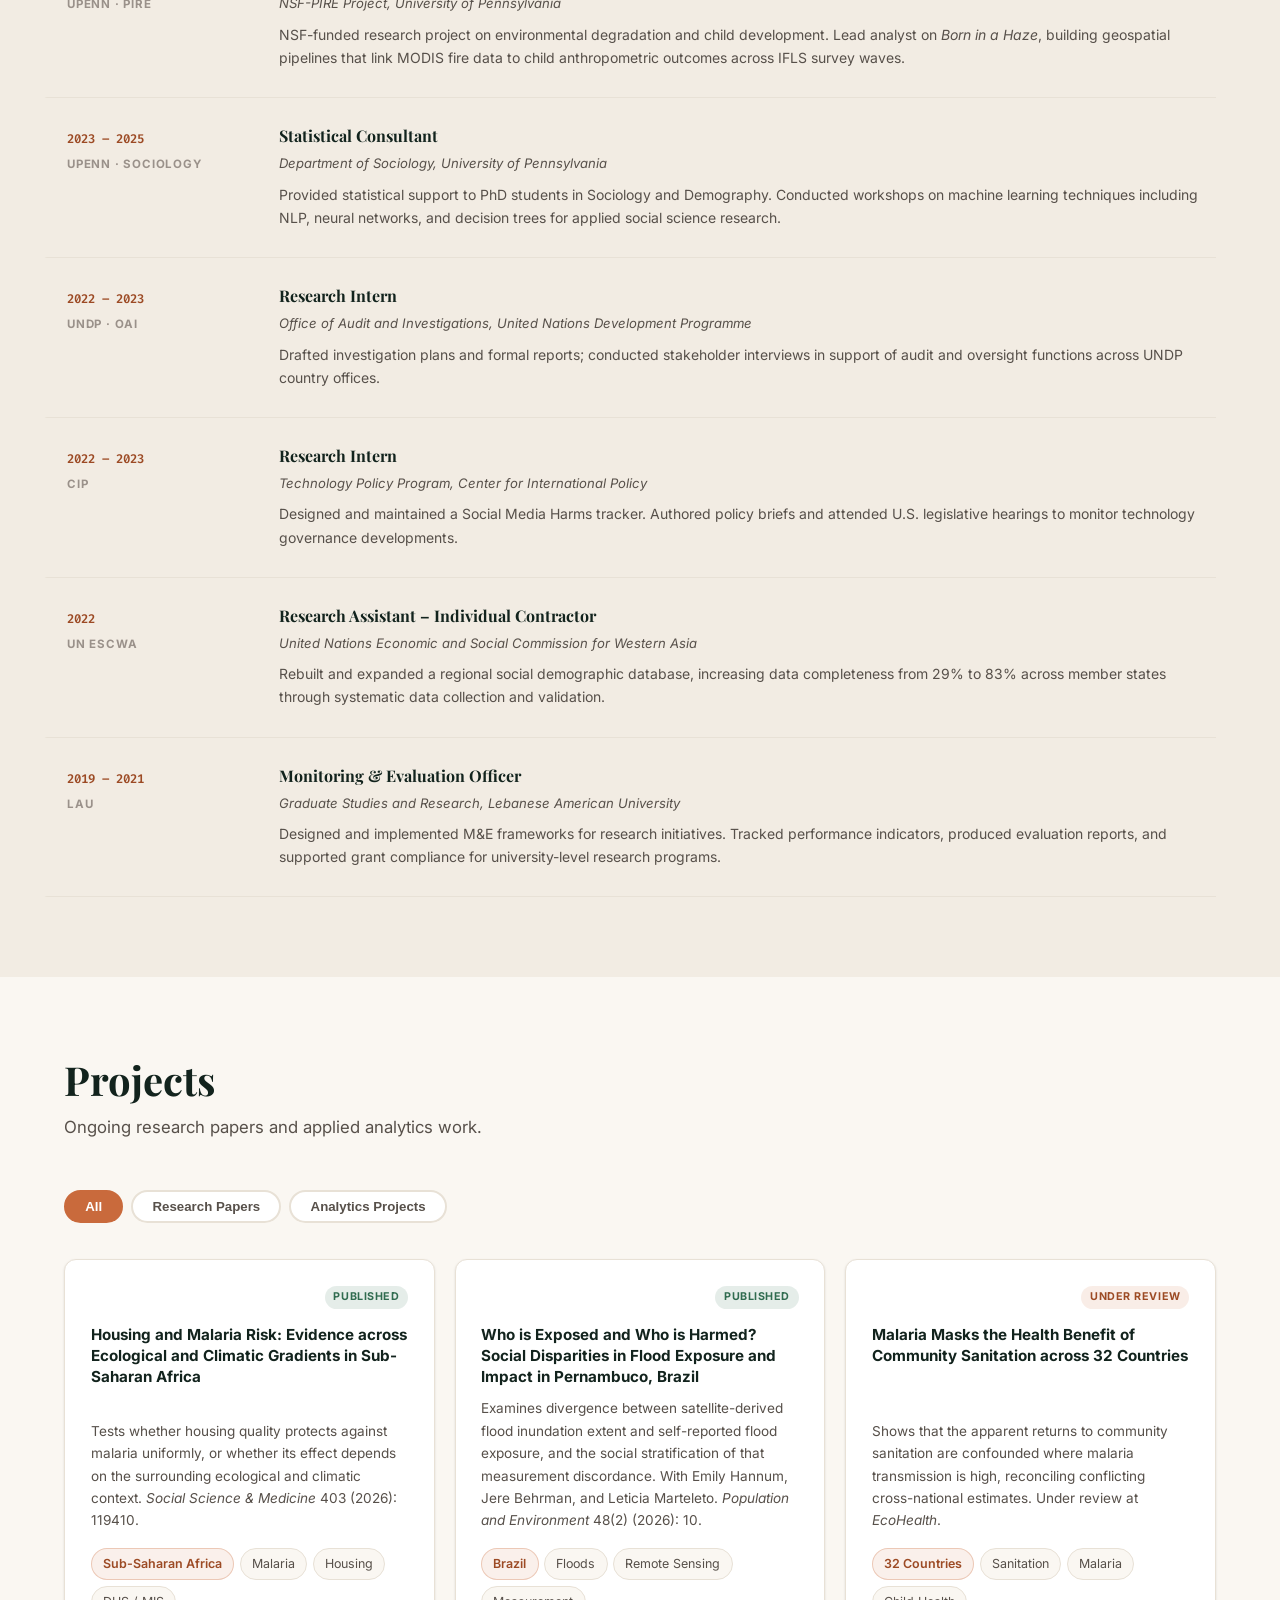
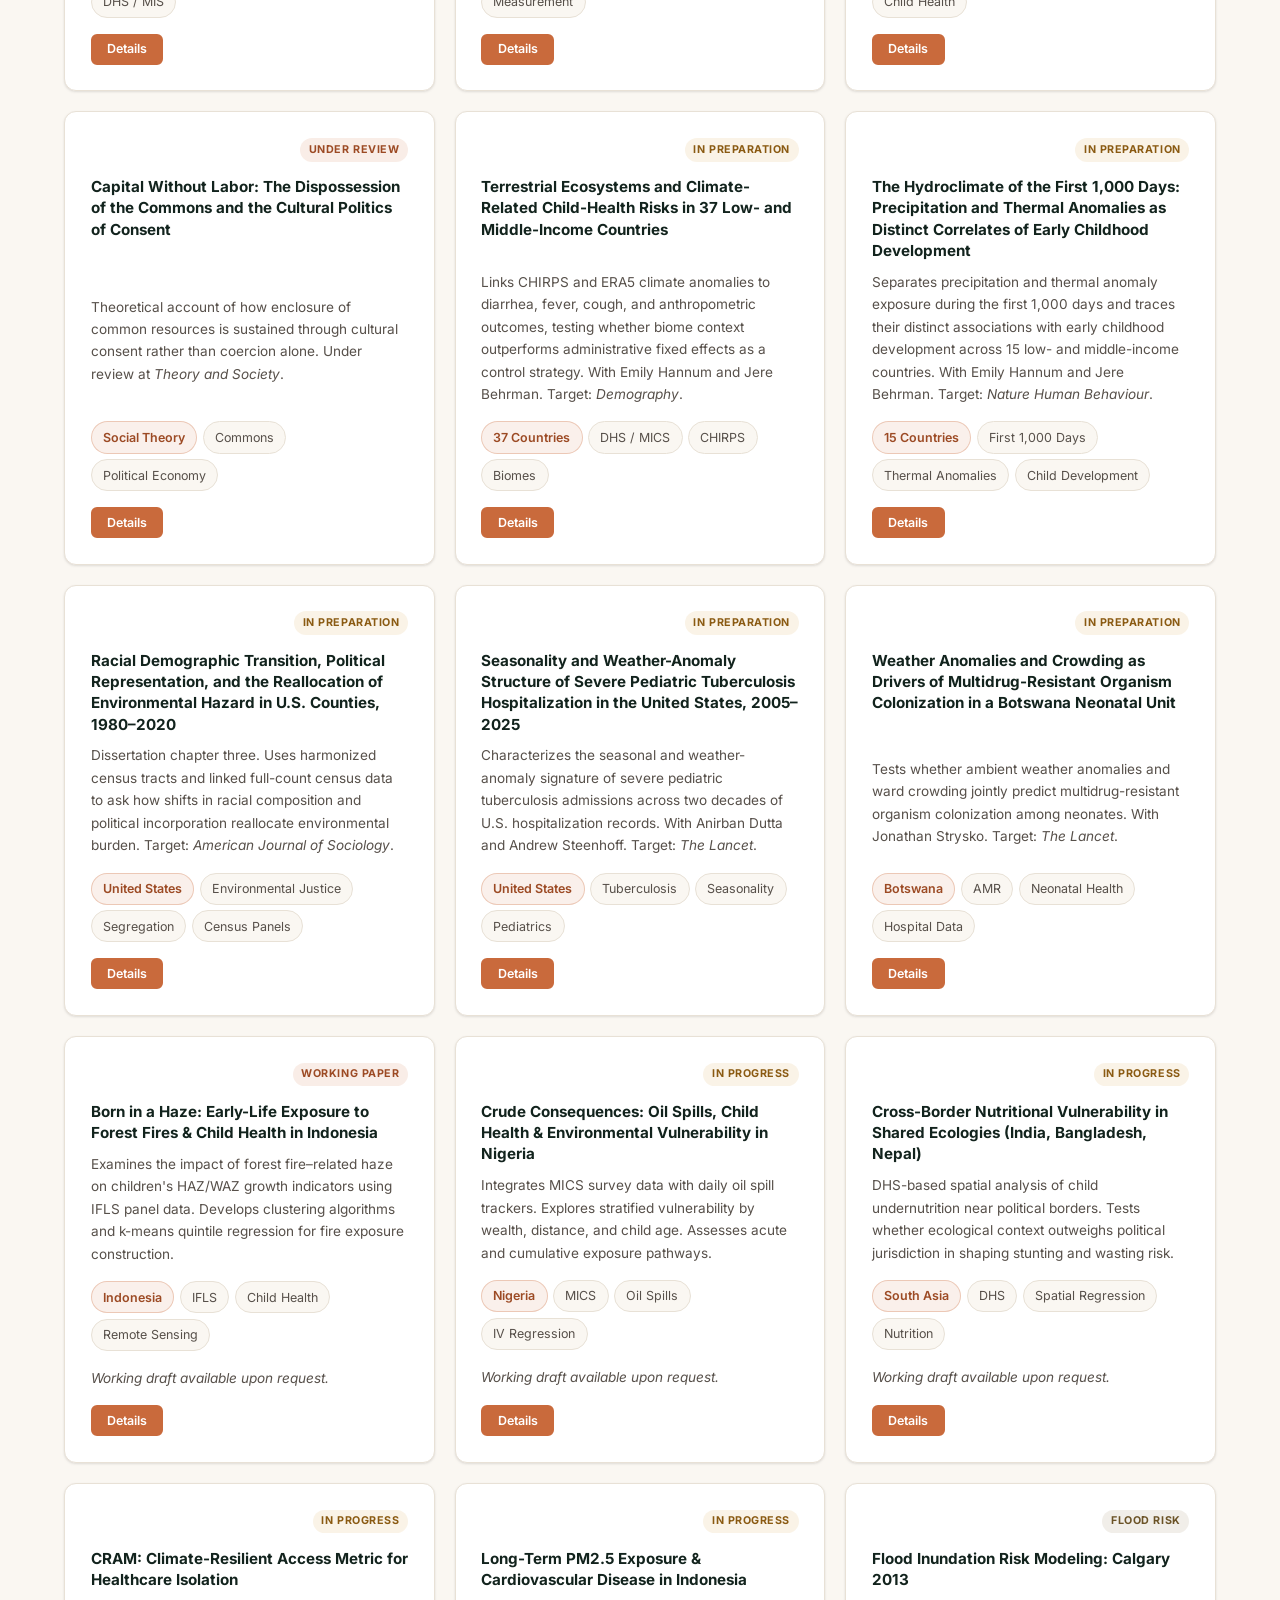
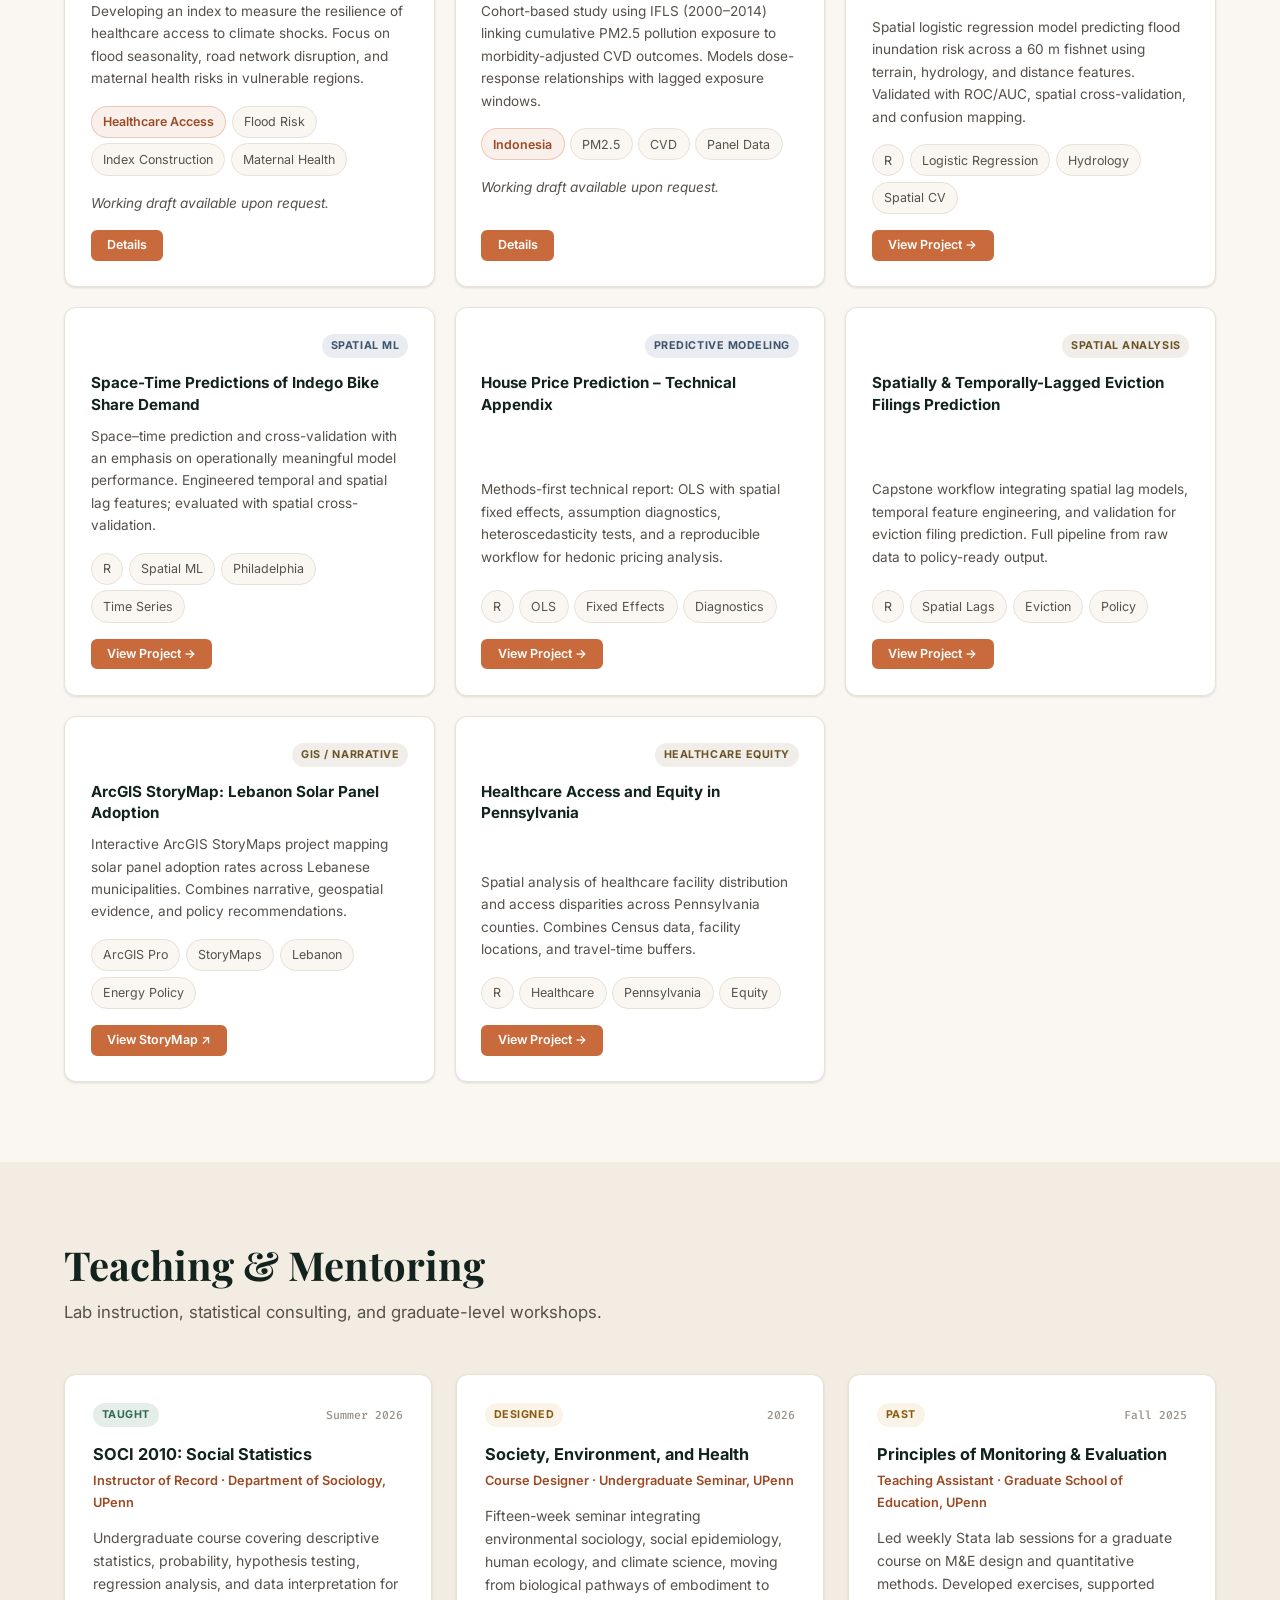
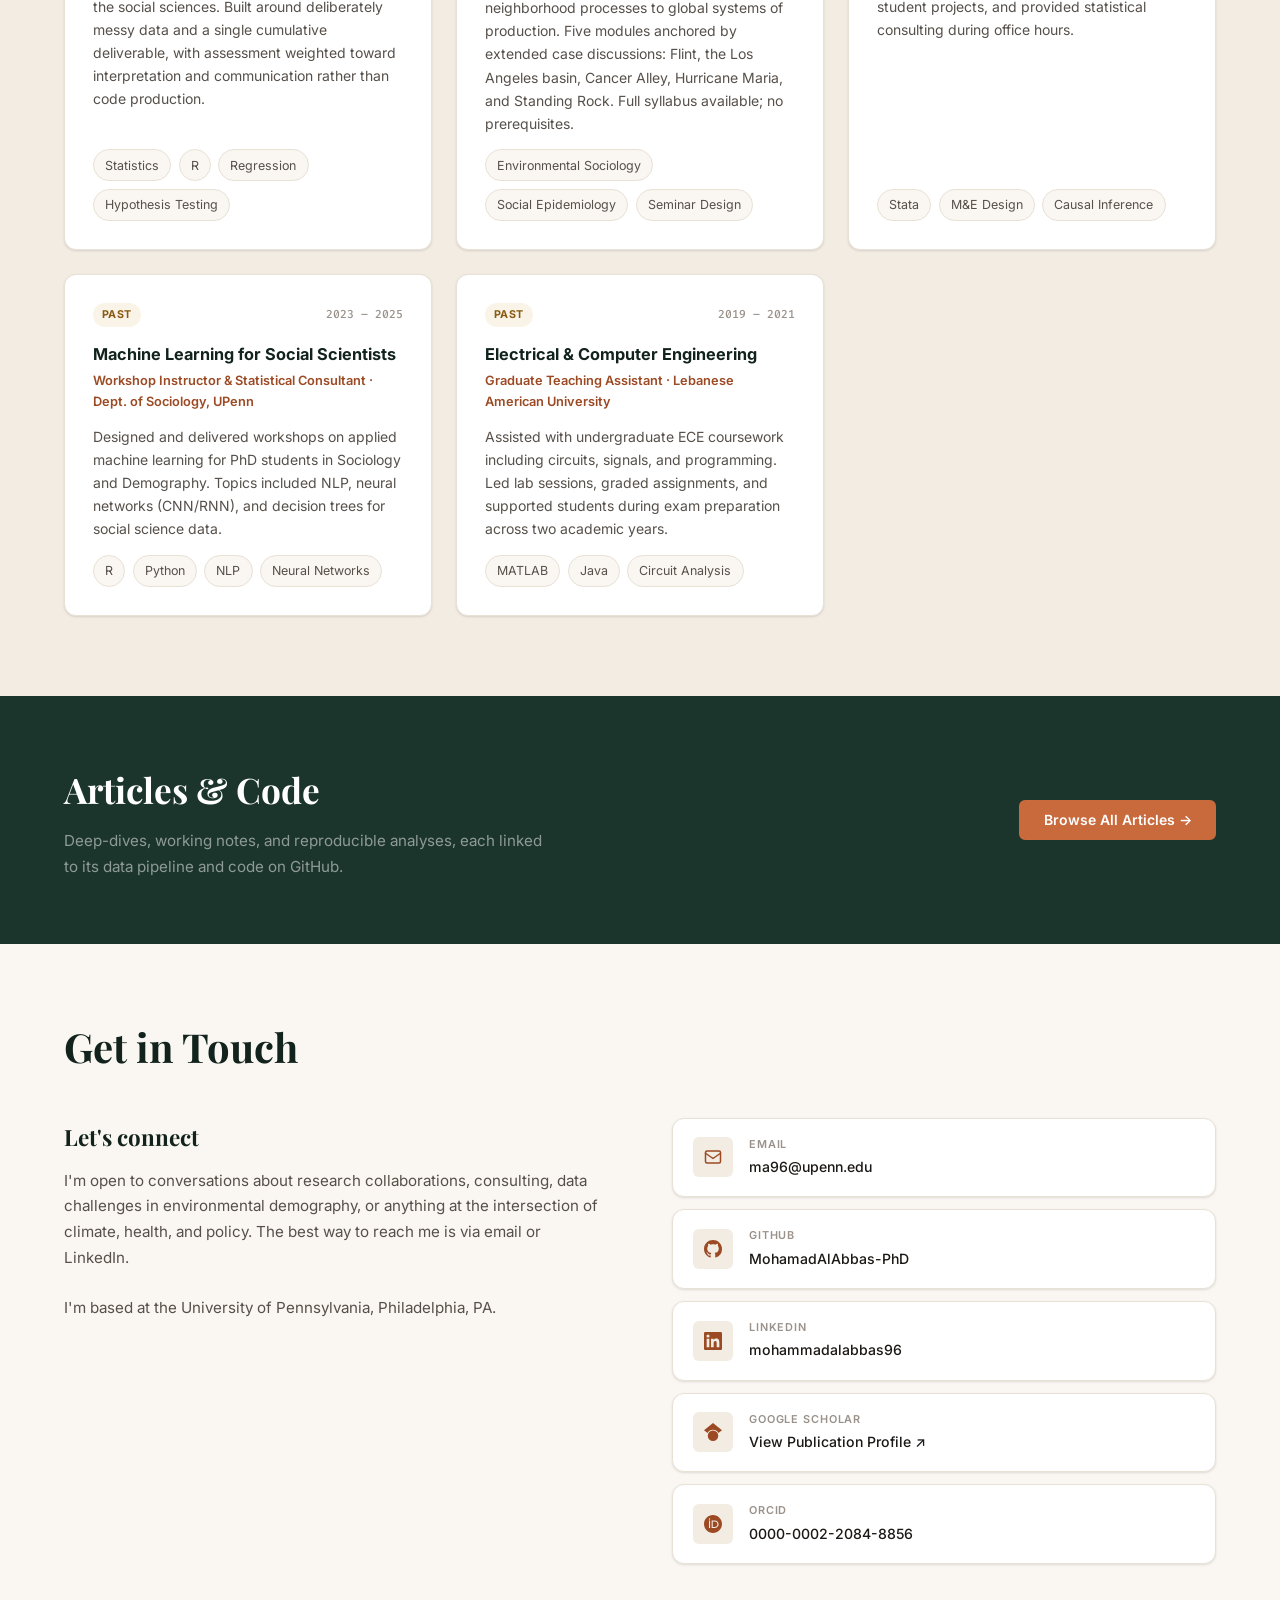
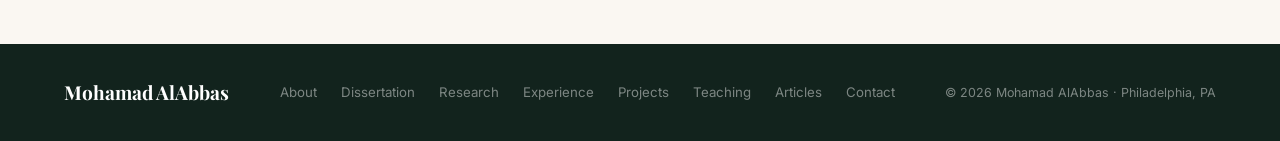
==== commit 9cd0ad38: "Add dissertation section and mark older drafts available on request - New Dissertation section betwe" ====
--- a/index.html
+++ b/index.html
@@ -33,7 +33,8 @@
     </button>
 
     <ul class="nav__menu" id="navMenu" role="list">
-      <li><a href="#about"       class="nav__link">About</a></li>
+      <li><a href="#about"        class="nav__link">About</a></li>
+      <li><a href="#dissertation" class="nav__link">Dissertation</a></li>
       <li><a href="#research"     class="nav__link">Research</a></li>
       <li><a href="#skills"       class="nav__link">Skills</a></li>
       <li><a href="#experience"   class="nav__link">Experience</a></li>
@@ -136,6 +137,13 @@
             <span class="meta-label">ORCID</span>
             <span class="meta-value">0000-0002-2084-8856</span>
           </div>
+        </div>
+
+        <div class="about__diss-box">
+          <h3>Dissertation</h3>
+          <p>Envelopes of Exposure: Natural, Built, and Socio-Structural Environments as Mediators of Children's Environmental Health</p>
+          <span>Almost no child meets a climate hazard unmediated. Three shells stand between the hazard and the child, and they decide how hard it lands.</span>
+          <a href="#dissertation">Read the summary →</a>
         </div>
 
         <div class="about__awards-box">
@@ -230,6 +238,112 @@
 
 
 <!-- ╔══════════════════════════════════╗
+     ║  DISSERTATION                    ║
+     ╚══════════════════════════════════╝ -->
+<section class="section section--alt" id="dissertation">
+  <div class="container">
+    <div class="section__header">
+      <h2 class="section__title">Dissertation</h2>
+      <p class="section__subtitle">
+        <em>Envelopes of Exposure: Natural, Built, and Socio-Structural Environments as Mediators of Children's Environmental Health</em>
+      </p>
+    </div>
+
+    <div class="diss__intro reveal">
+      <p>
+        Almost every child on Earth is now exposed to at least one major climate hazard, and more than
+        two billion to several at once. Yet almost none of them meets a hazard unmediated. Each one first
+        passes through envelopes that settlement, construction, and governance have already built around
+        the child, and those envelopes either blunt the hazard or sharpen it. Two children can meet the
+        same flood, the same heat, the same transmission season, and be marked by it unequally, and the
+        difference usually lies not in the hazard but in the envelope.
+      </p>
+      <p>
+        That insight is among sociology's oldest findings about catastrophe, but it has largely been drawn
+        as a map rather than measured. The concentric frameworks the field relies on, from Bronfenbrenner's
+        ecology of human development to the Dahlgren–Whitehead rainbow and Mosley and Chen's account of
+        proximate determinants, name housing, water, and environmental conditions as domains without
+        filling them with the vegetation, hydrology, building materials, and ecological communities they
+        actually contain. This dissertation keeps the concentric geometry and fills it in, resolving a
+        child's surroundings into three shells that can each be measured and attached to an individual
+        child rather than inferred at the level of a population.
+      </p>
+
+      <ol class="diss__questions">
+        <li>Is each environment a determinant of children's environmental health in its own right, once the hazard it is conventionally reduced to has been accounted for?</li>
+        <li>Does each environment modify the relationship between a hazard and the harm it produces, so that identical exposures yield unequal outcomes across settings?</li>
+        <li>Are children and communities sorted into these environments by socially structured, resource- and power-backed processes rather than by chance, and does that sorting endure as places and populations change?</li>
+      </ol>
+    </div>
+
+    <div class="diss__grid">
+
+      <article class="diss-card reveal">
+        <span class="diss-card__num">Chapter One</span>
+        <h3>The Built Environment</h3>
+        <p>
+          The dwelling is the innermost shell, the last barrier between a transmission ecology and a
+          sleeping child. Pooling Demographic and Health and Malaria Indicator Survey data from 17
+          sub-Saharan African countries with rapid-diagnostic-test-confirmed malaria, this chapter treats
+          housing as stratified, non-insecticidal protective infrastructure and asks whether the modern
+          housing advantage holds across the ecological and climatic gradients in which the house sits.
+        </p>
+        <div class="project-card__tags">
+          <span class="tag tag--highlight">17 Countries</span>
+          <span class="tag">DHS / MIS</span>
+          <span class="tag">Malaria</span>
+          <span class="tag">Housing</span>
+        </div>
+      </article>
+
+      <article class="diss-card reveal">
+        <span class="diss-card__num">Chapter Two</span>
+        <h3>The Natural Environment</h3>
+        <p>
+          Assigning 953,809 children under five across 37 low- and middle-income countries to a World
+          Wildlife Fund terrestrial biome and linking them to gridded precipitation and temperature, this
+          chapter asks whether ecological context independently predicts morbidity and growth, and whether
+          it modifies children's sensitivity to short-term climatic anomalies. It converts the ecosystem
+          from a named but unmeasured pathway into a measured determinant.
+        </p>
+        <div class="project-card__tags">
+          <span class="tag tag--highlight">37 Countries</span>
+          <span class="tag">WWF Biomes</span>
+          <span class="tag">CHIRPS / ERA5</span>
+          <span class="tag">Child Growth</span>
+        </div>
+      </article>
+
+      <article class="diss-card reveal">
+        <span class="diss-card__num">Chapter Three</span>
+        <h3>The Socio-Structural Environment</h3>
+        <p>
+          The first two chapters take the shells as given. This one asks how a child came to be inside one
+          rather than another, since no household selects a biome and few select a dwelling from the full
+          range of what exists. Turning to United States counties from 1980 to 2020, it measures the
+          resorting of environmental harms and goods against the resorting of populations, asks whether
+          aggregate environmental improvement is decoupled from distributional equity, and whether minority
+          political incorporation blunts the reallocation.
+        </p>
+        <div class="project-card__tags">
+          <span class="tag tag--highlight">United States</span>
+          <span class="tag">1980–2020</span>
+          <span class="tag">Environmental Justice</span>
+          <span class="tag">Census Panels</span>
+        </div>
+      </article>
+
+    </div>
+
+    <p class="diss__footnote">
+      Committee: Emily Hannum and Jere Behrman (co-chairs), Brian Thiede. Anticipated defense: Spring 2027.
+      Chapter Three is funded by the PSC Quartet Award (NIH). Full proposal available upon request.
+    </p>
+  </div>
+</section>
+
+
+<!-- ╔══════════════════════════════════╗
      ║  RESEARCH THEMES                 ║
      ╚══════════════════════════════════╝ -->
 <section class="section section--dark" id="research">
@@ -749,6 +863,7 @@
           <span class="tag">Child Health</span>
           <span class="tag">Remote Sensing</span>
         </div>
+        <p class="card-note">Working draft available upon request.</p>
         <div class="project-card__links">
           <a href="articles.html" class="btn btn-sm btn-accent">Details</a>
         </div>
@@ -767,6 +882,7 @@
           <span class="tag">Oil Spills</span>
           <span class="tag">IV Regression</span>
         </div>
+        <p class="card-note">Working draft available upon request.</p>
         <div class="project-card__links">
           <a href="articles.html" class="btn btn-sm btn-accent">Details</a>
         </div>
@@ -785,6 +901,7 @@
           <span class="tag">Spatial Regression</span>
           <span class="tag">Nutrition</span>
         </div>
+        <p class="card-note">Working draft available upon request.</p>
         <div class="project-card__links">
           <a href="articles.html" class="btn btn-sm btn-accent">Details</a>
         </div>
@@ -803,6 +920,7 @@
           <span class="tag">Index Construction</span>
           <span class="tag">Maternal Health</span>
         </div>
+        <p class="card-note">Working draft available upon request.</p>
         <div class="project-card__links">
           <a href="articles.html" class="btn btn-sm btn-accent">Details</a>
         </div>
@@ -821,6 +939,7 @@
           <span class="tag">CVD</span>
           <span class="tag">Panel Data</span>
         </div>
+        <p class="card-note">Working draft available upon request.</p>
         <div class="project-card__links">
           <a href="articles.html" class="btn btn-sm btn-accent">Details</a>
         </div>
@@ -1137,6 +1256,7 @@
     <span class="footer__brand">Mohamad AlAbbas</span>
     <nav class="footer__nav" aria-label="Footer navigation">
       <a href="#about">About</a>
+      <a href="#dissertation">Dissertation</a>
       <a href="#research">Research</a>
       <a href="#experience">Experience</a>
       <a href="#projects">Projects</a>
--- a/css/style.css
+++ b/css/style.css
@@ -781,6 +781,139 @@
   display: flex; gap: .7rem; align-items: center;
   margin-top: auto;
 }
+
+.card-note {
+  font-size: .74rem;
+  font-style: italic;
+  color: var(--text-light);
+  margin-bottom: .7rem;
+}
+
+/* === DISSERTATION === */
+.diss__intro {
+  max-width: 760px;
+  margin-bottom: 2.5rem;
+}
+.diss__intro p {
+  color: var(--text-muted);
+  margin-bottom: 1rem;
+}
+.diss__intro p:first-child {
+  font-size: 1.08rem;
+  color: var(--text);
+  line-height: 1.75;
+}
+
+.diss__questions {
+  list-style: none;
+  counter-reset: dq;
+  margin-top: 1.6rem;
+  border-left: 2px solid var(--accent);
+  padding-left: 1.25rem;
+}
+.diss__questions li {
+  counter-increment: dq;
+  position: relative;
+  font-size: .9rem;
+  color: var(--text-muted);
+  margin-bottom: .8rem;
+  line-height: 1.6;
+}
+.diss__questions li:last-child { margin-bottom: 0; }
+.diss__questions li::before {
+  content: counter(dq);
+  font-family: var(--font-mono);
+  font-size: .7rem;
+  font-weight: 600;
+  color: var(--accent-dark);
+  margin-right: .5rem;
+}
+
+.diss__grid {
+  display: grid;
+  grid-template-columns: repeat(auto-fit, minmax(280px, 1fr));
+  gap: 1.25rem;
+}
+
+.diss-card {
+  background: var(--white);
+  border: 1px solid var(--border);
+  border-top: 3px solid var(--accent);
+  border-radius: var(--radius);
+  padding: 1.6rem;
+  box-shadow: var(--shadow);
+  transition: all var(--transition);
+  display: flex; flex-direction: column;
+}
+.diss-card:hover {
+  transform: translateY(-4px);
+  box-shadow: var(--shadow-lg);
+}
+.diss-card__num {
+  display: block;
+  font-family: var(--font-mono);
+  font-size: .68rem;
+  font-weight: 600;
+  letter-spacing: .08em;
+  text-transform: uppercase;
+  color: var(--accent-dark);
+  margin-bottom: .5rem;
+}
+.diss-card h3 {
+  font-family: var(--font-heading);
+  font-size: 1.15rem;
+  color: var(--ink);
+  margin-bottom: .7rem;
+}
+.diss-card p {
+  font-size: .85rem;
+  color: var(--text-muted);
+  line-height: 1.65;
+  margin-bottom: 1rem;
+  flex: 1;
+}
+
+.diss__footnote {
+  margin-top: 2rem;
+  font-size: .82rem;
+  color: var(--text-light);
+}
+
+/* Sidebar dissertation box */
+.about__diss-box {
+  background: var(--ink);
+  border-radius: var(--radius);
+  padding: 1.3rem;
+  margin-bottom: 1.5rem;
+}
+.about__diss-box h3 {
+  font-size: .7rem;
+  font-weight: 700;
+  letter-spacing: .1em;
+  text-transform: uppercase;
+  color: var(--accent-light);
+  margin-bottom: .6rem;
+}
+.about__diss-box p {
+  font-family: var(--font-heading);
+  font-size: .95rem;
+  line-height: 1.4;
+  color: var(--white);
+  margin-bottom: .6rem;
+}
+.about__diss-box span {
+  display: block;
+  font-size: .78rem;
+  line-height: 1.55;
+  color: rgba(255,255,255,.6);
+  margin-bottom: .9rem;
+}
+.about__diss-box a {
+  font-size: .78rem;
+  font-weight: 600;
+  color: var(--accent-light);
+}
+.about__diss-box a:hover { color: var(--white); }
 
 /* Status badges */
 .badge {
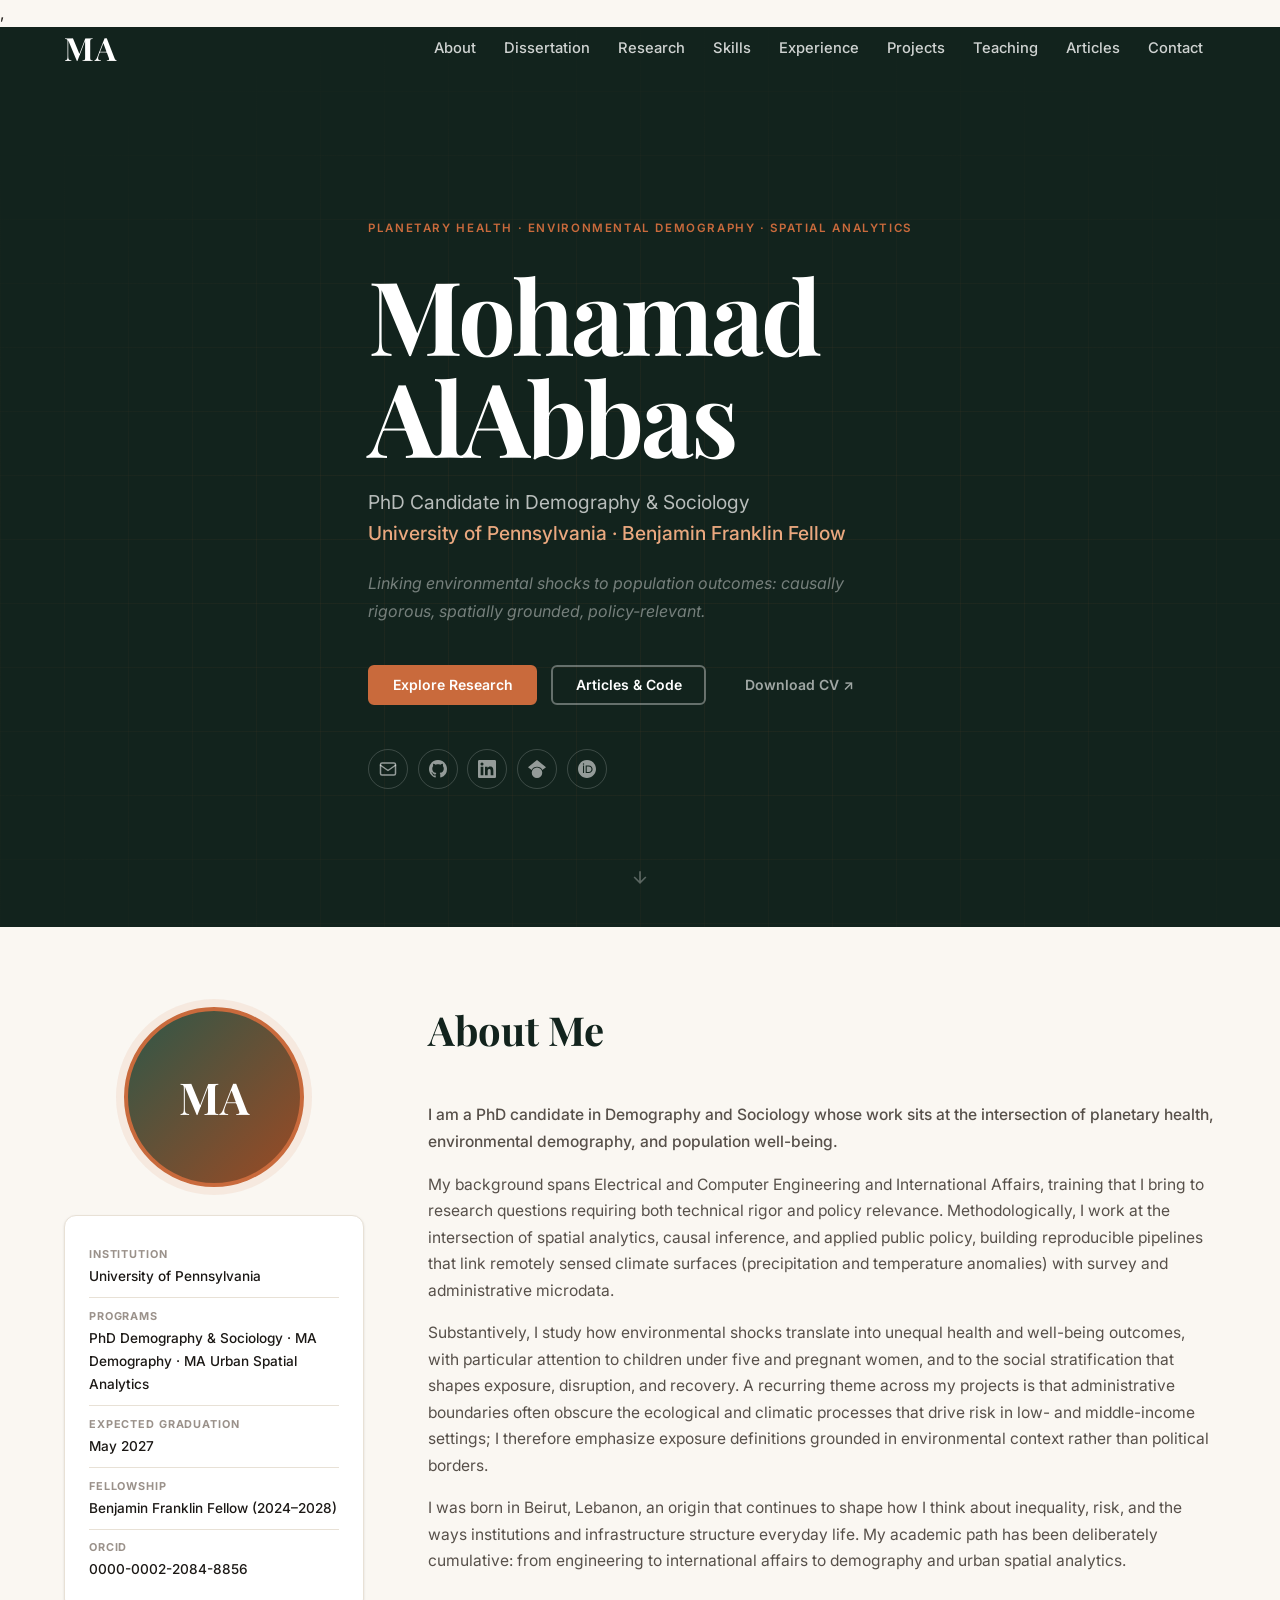
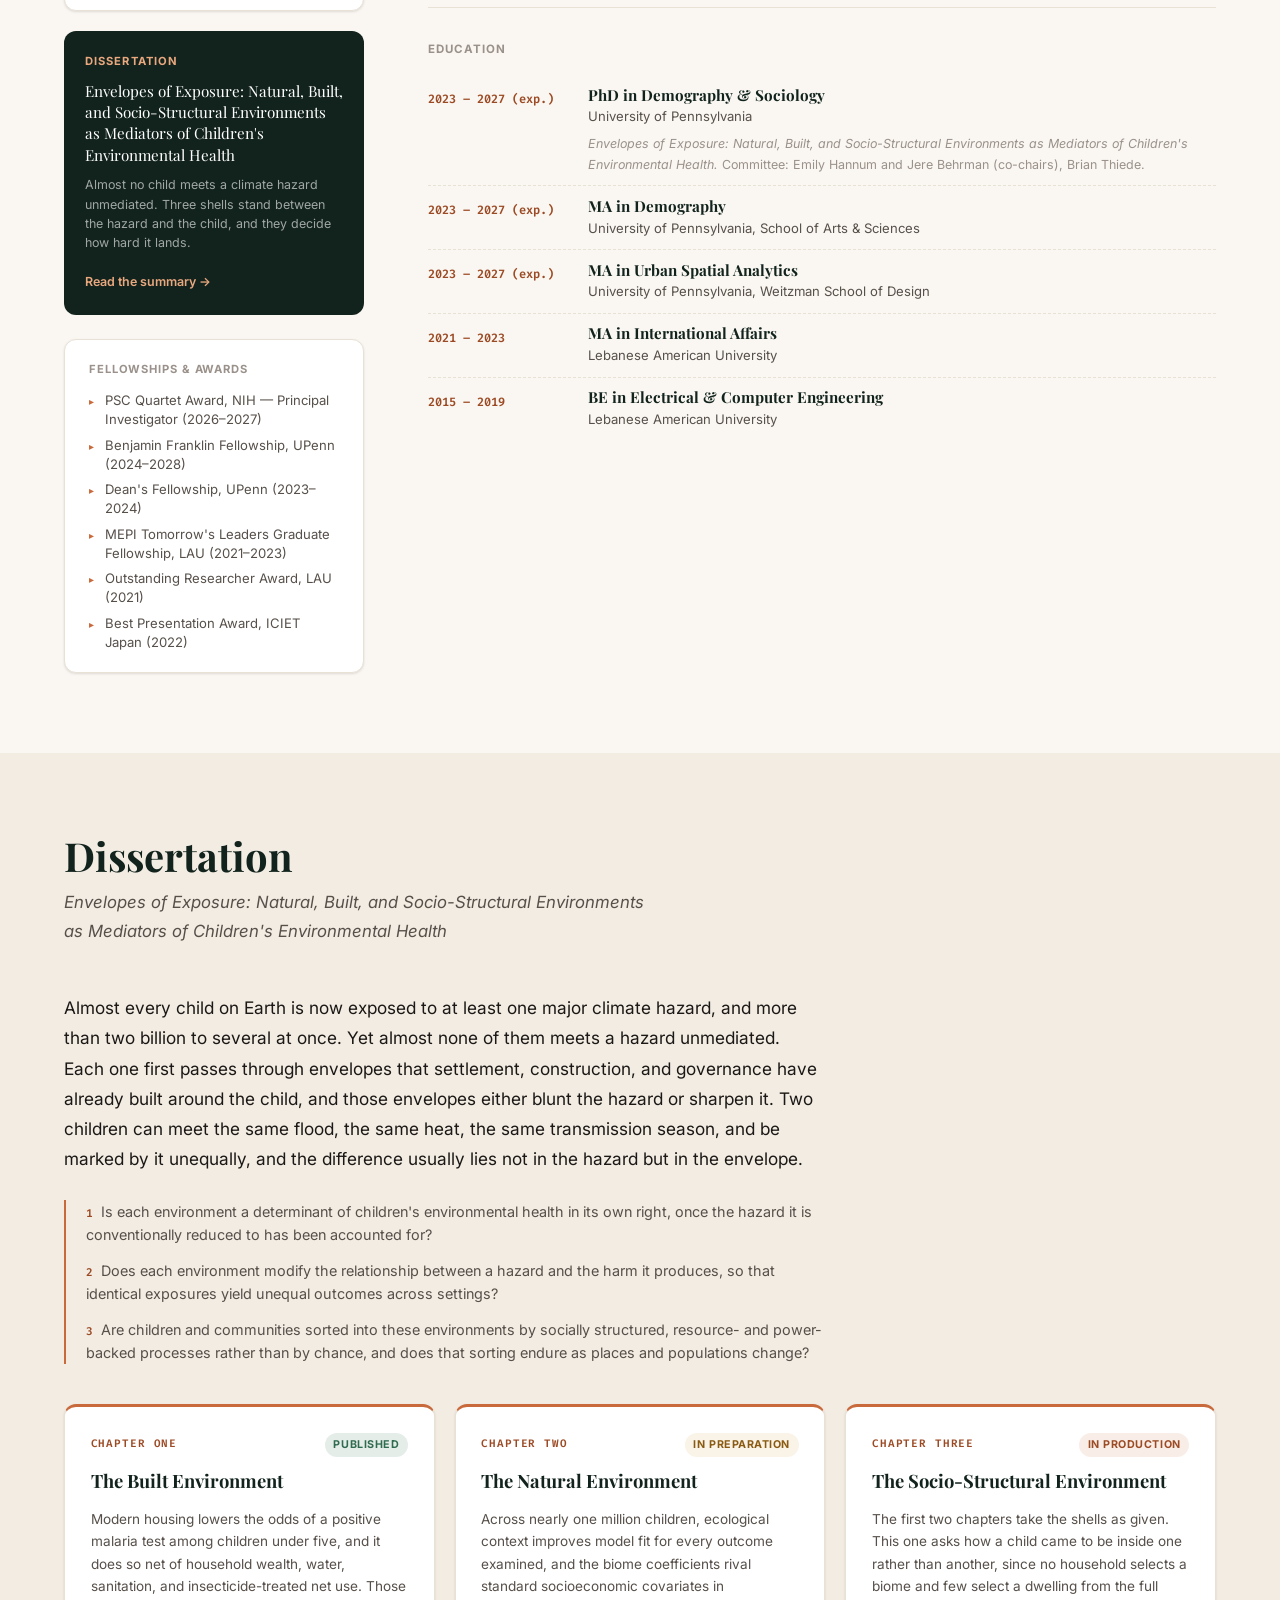
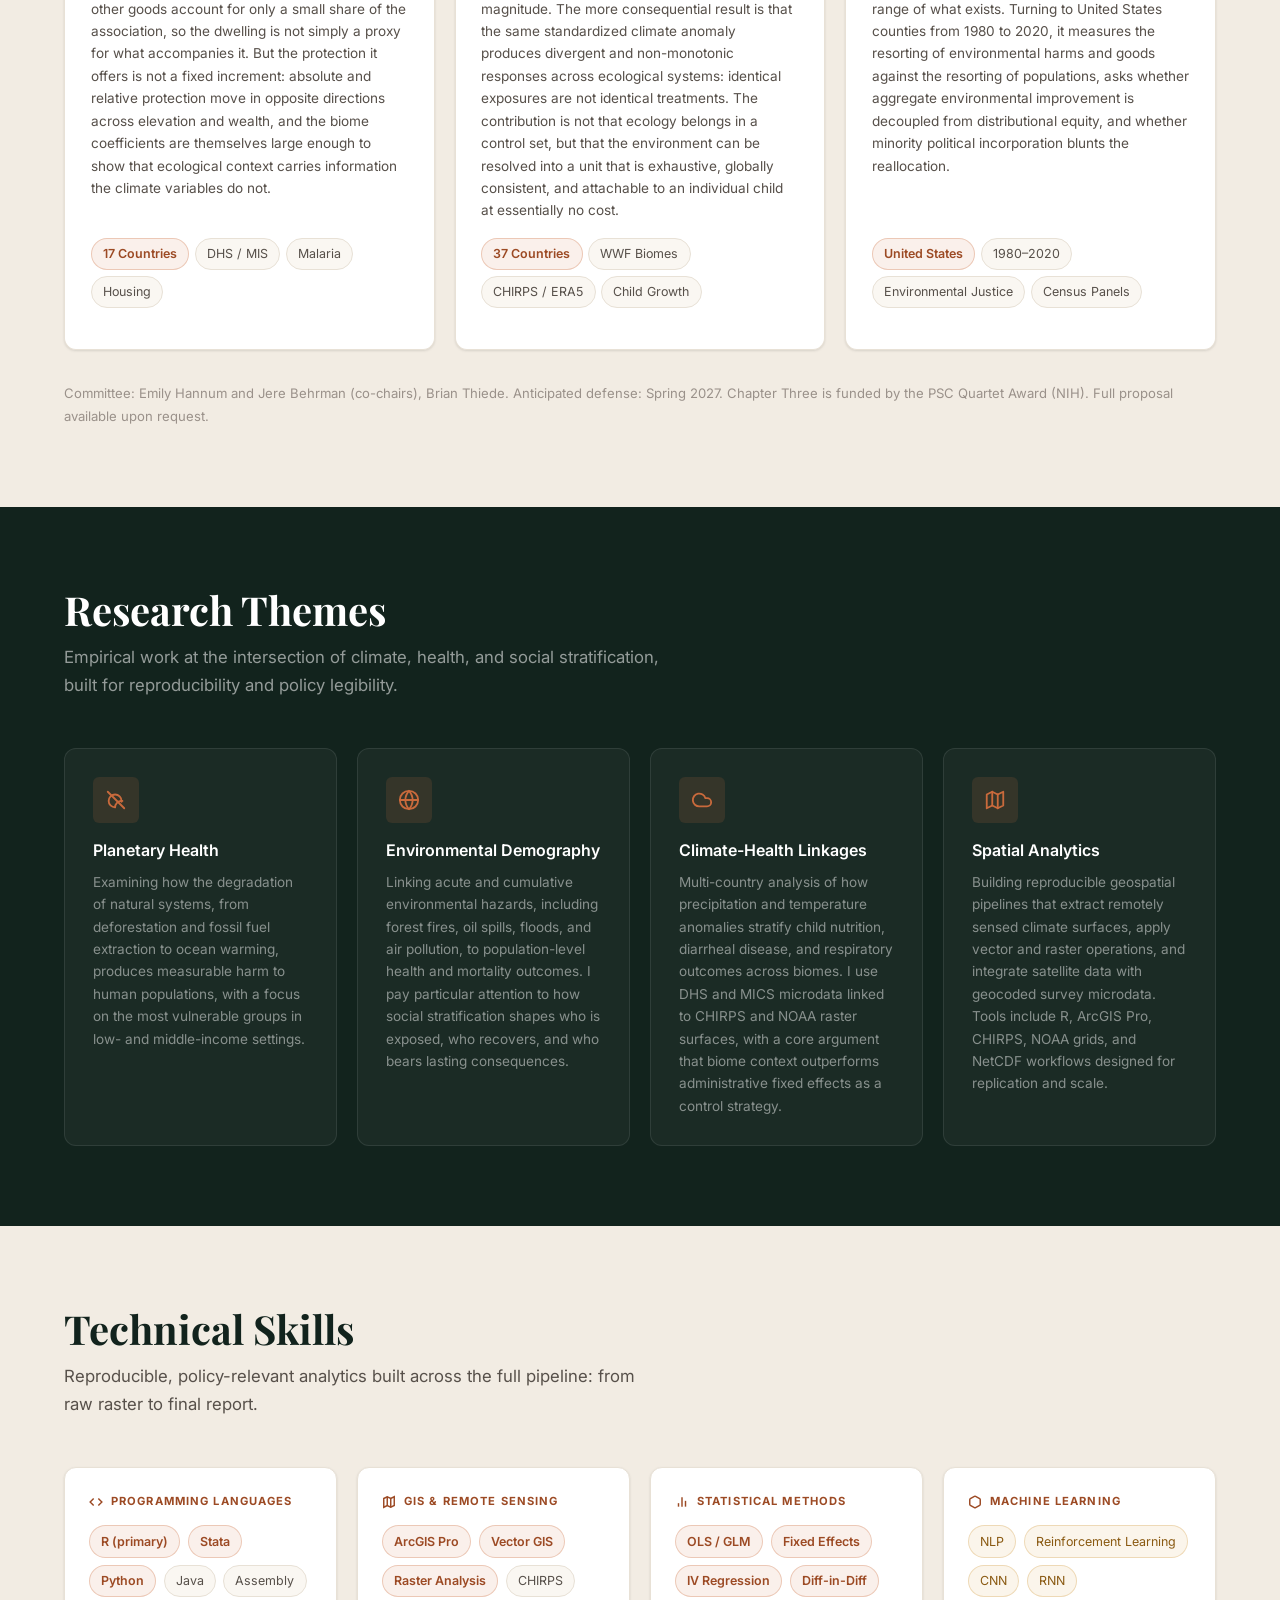
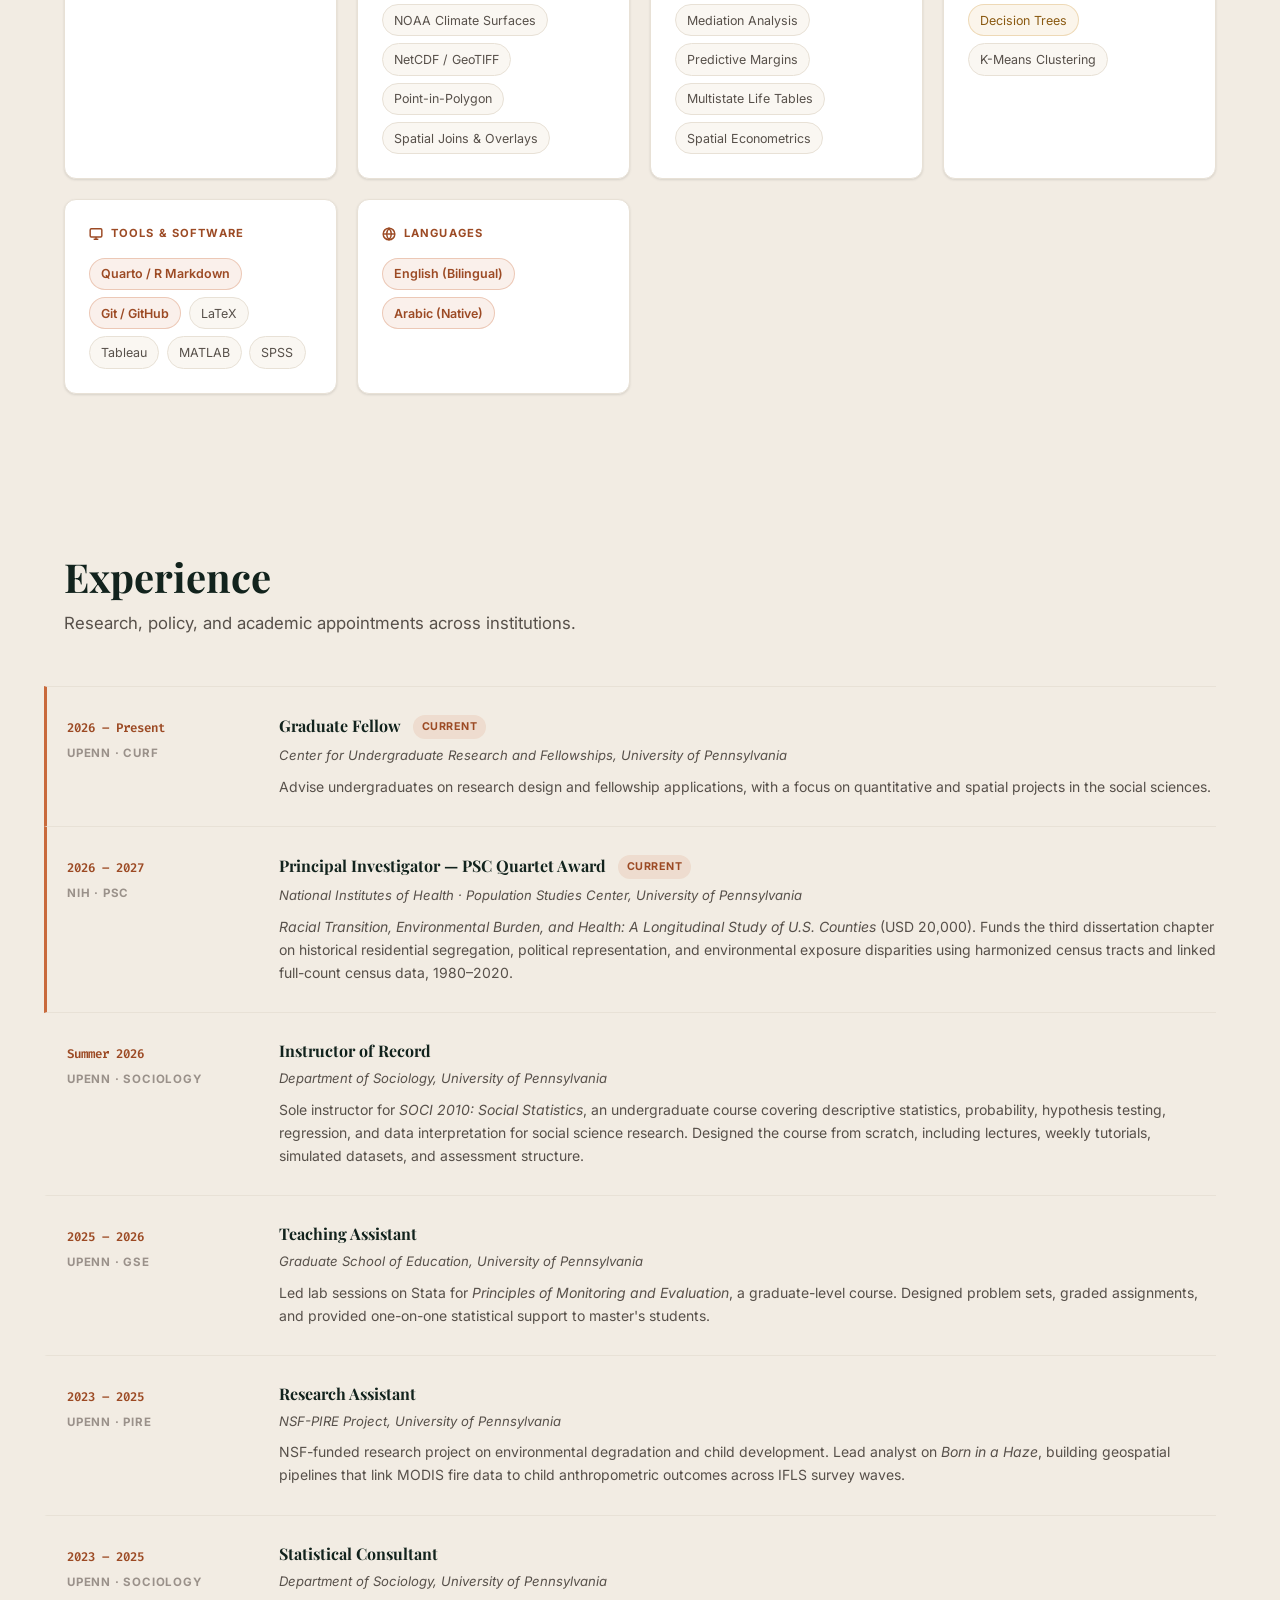
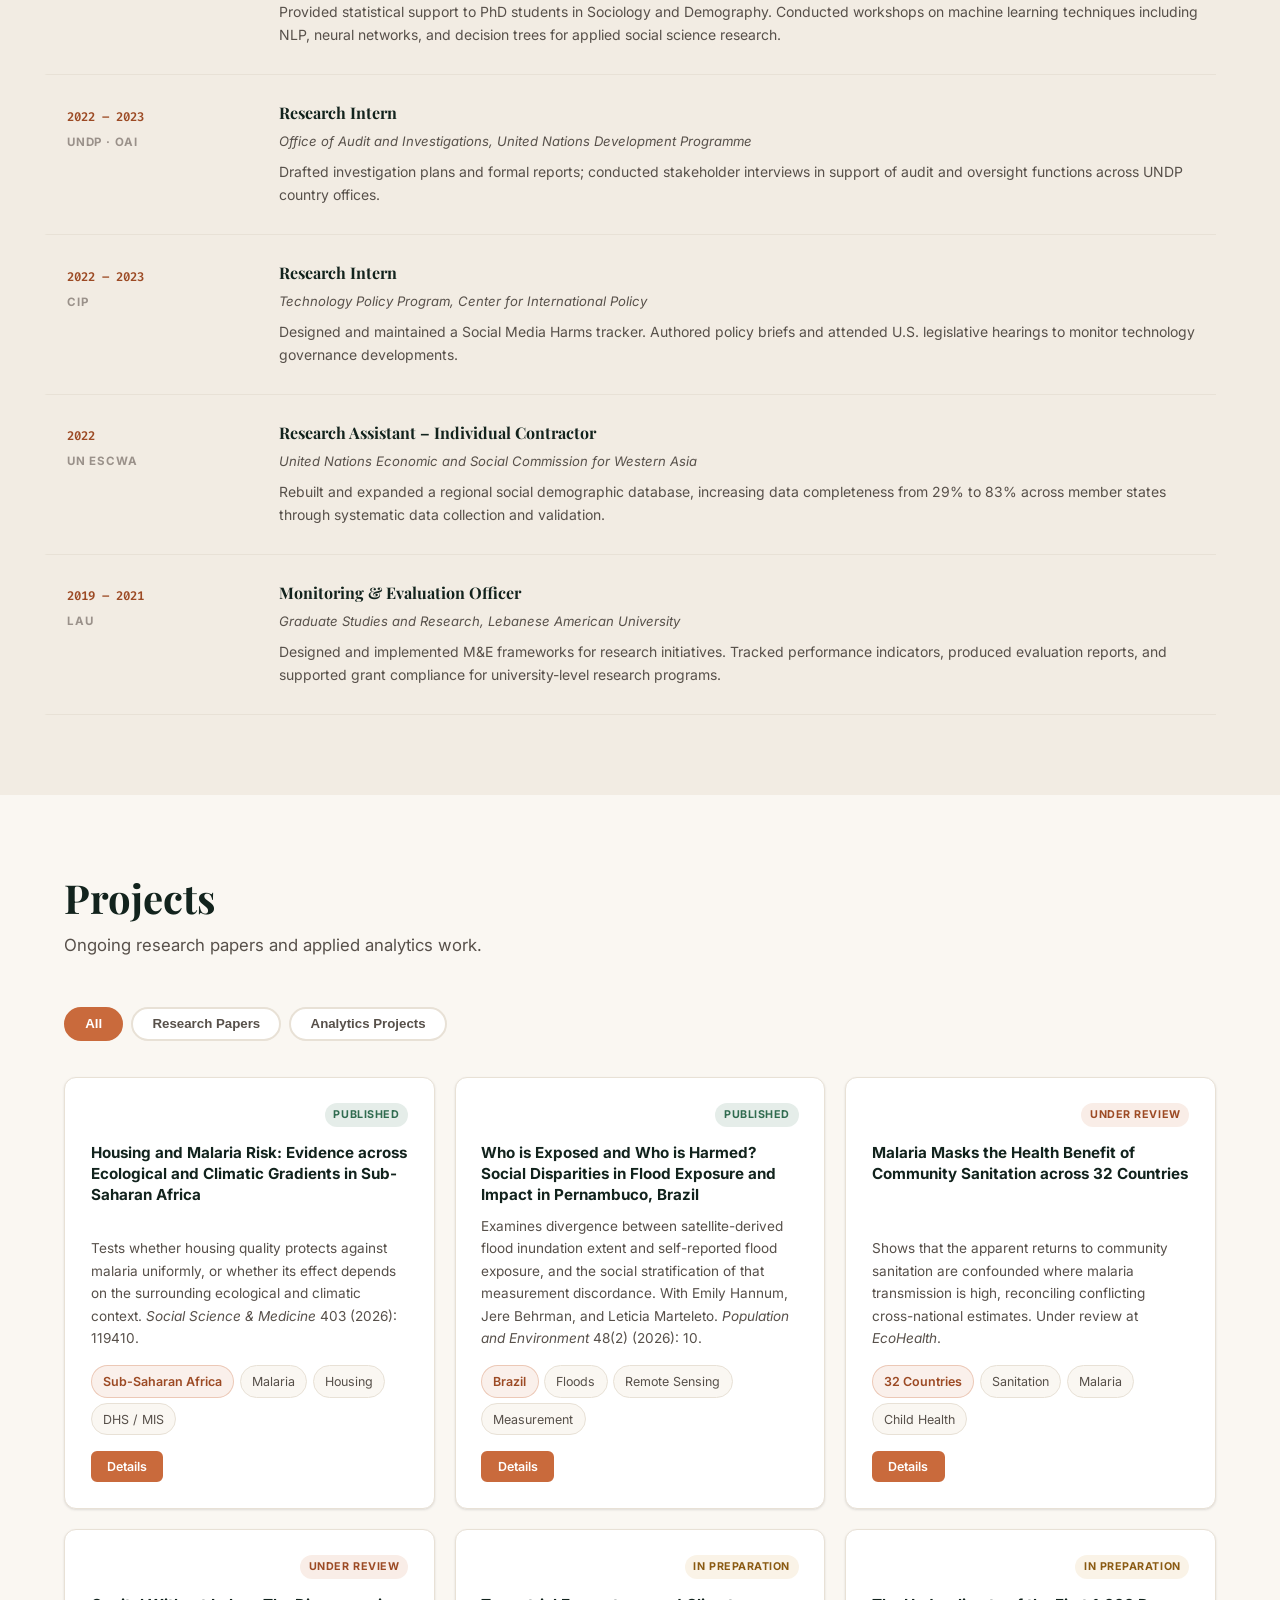
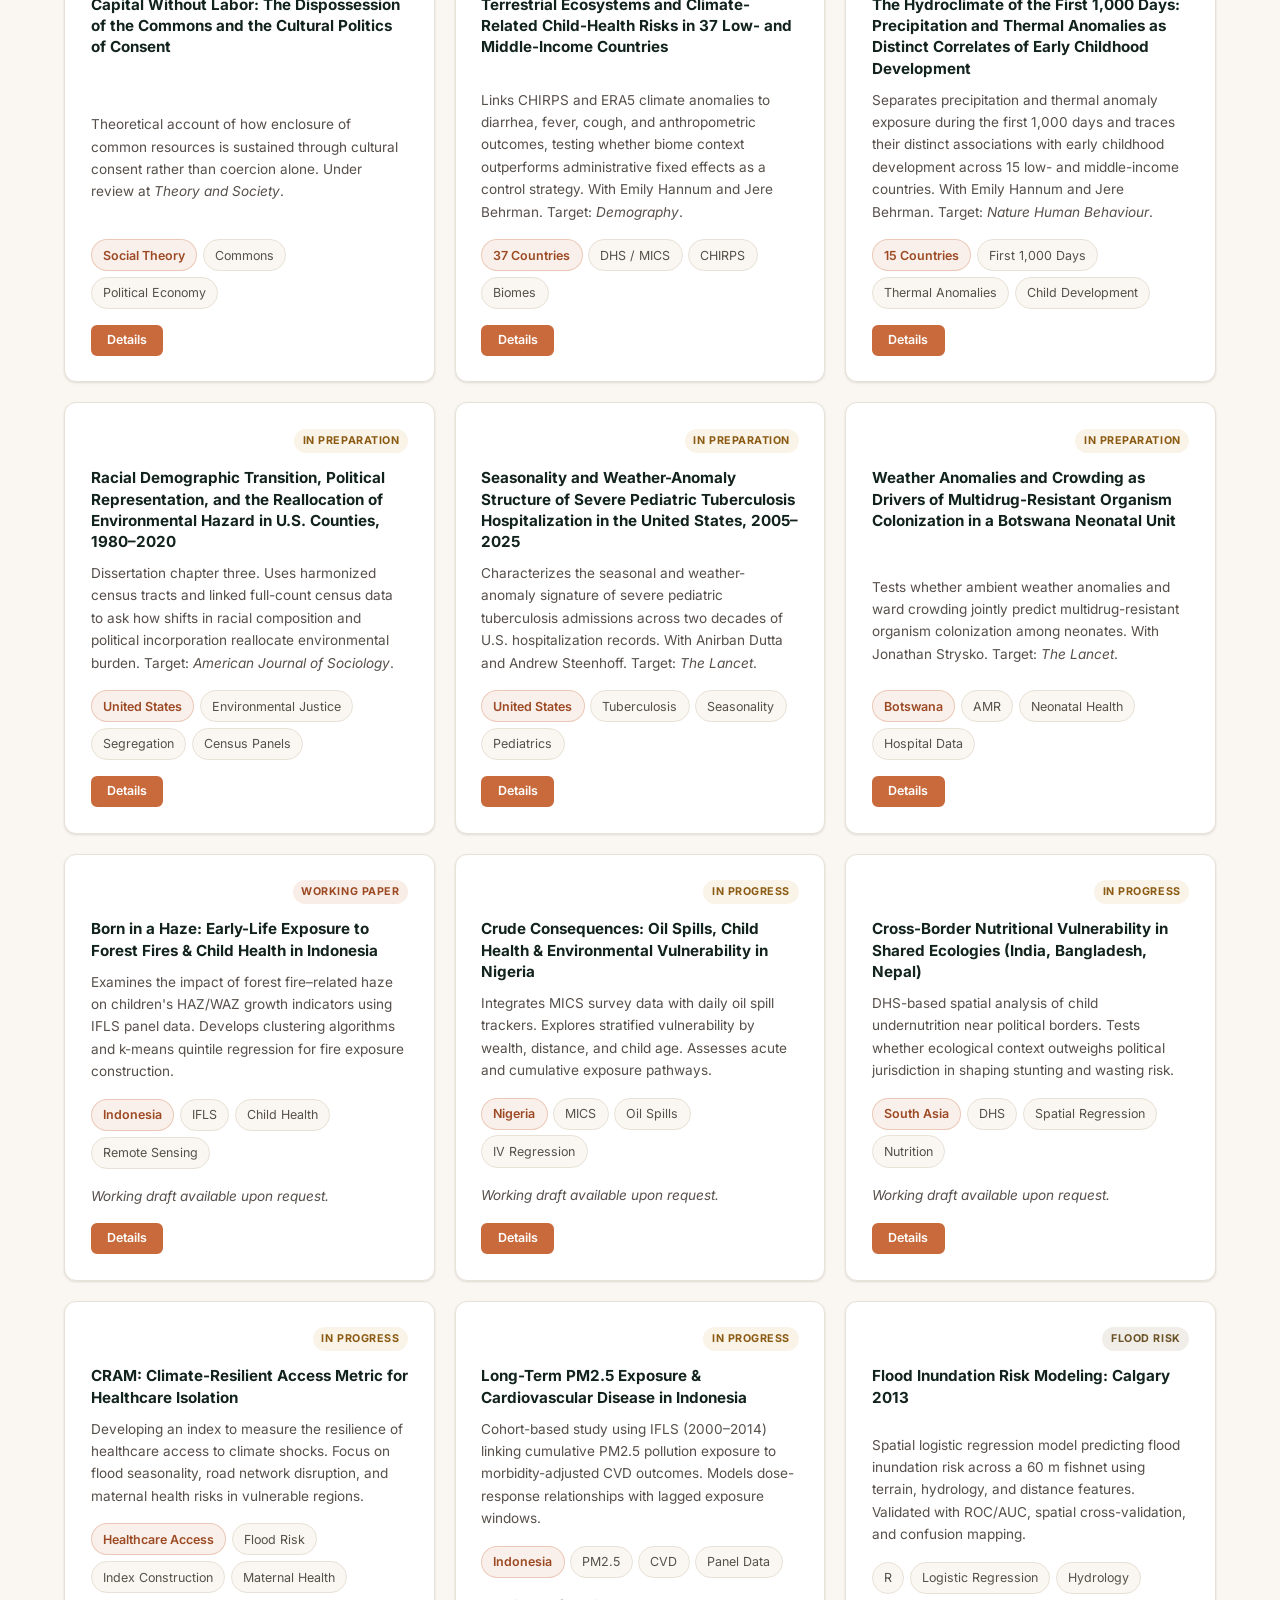
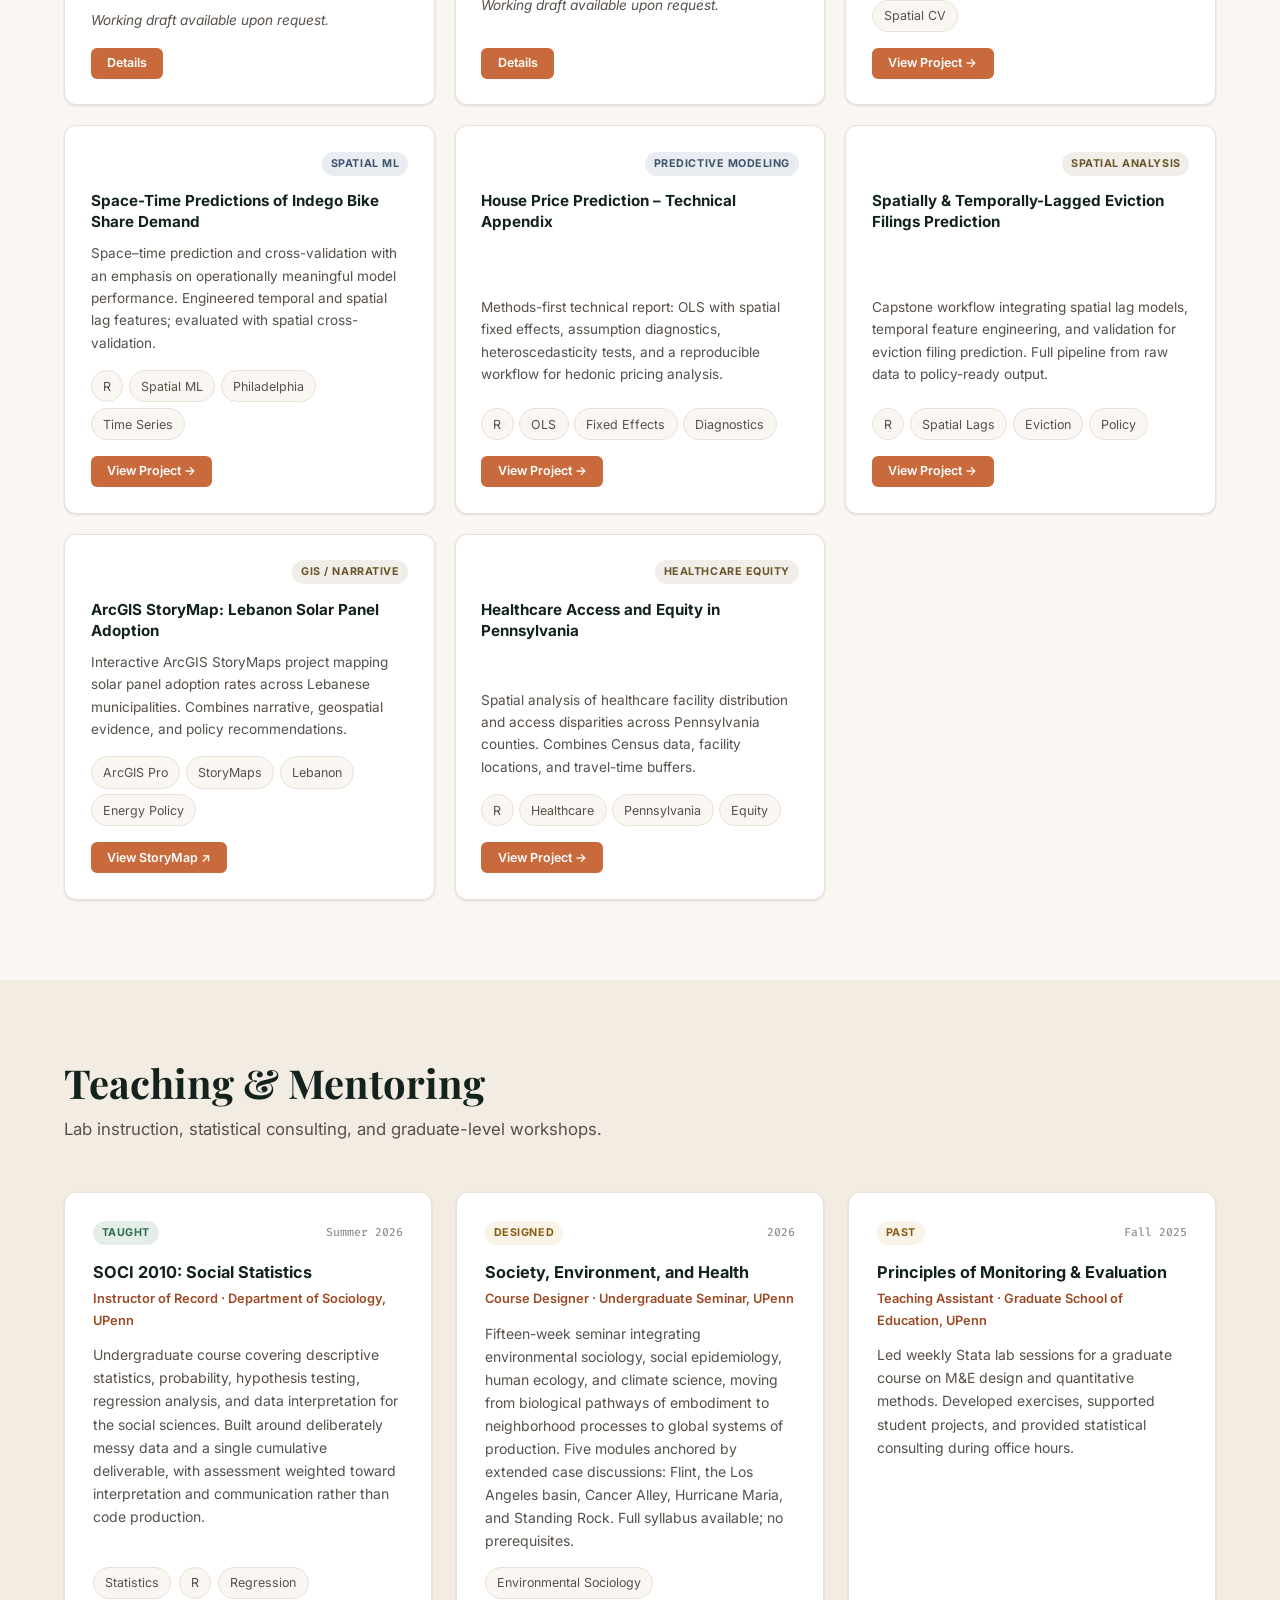
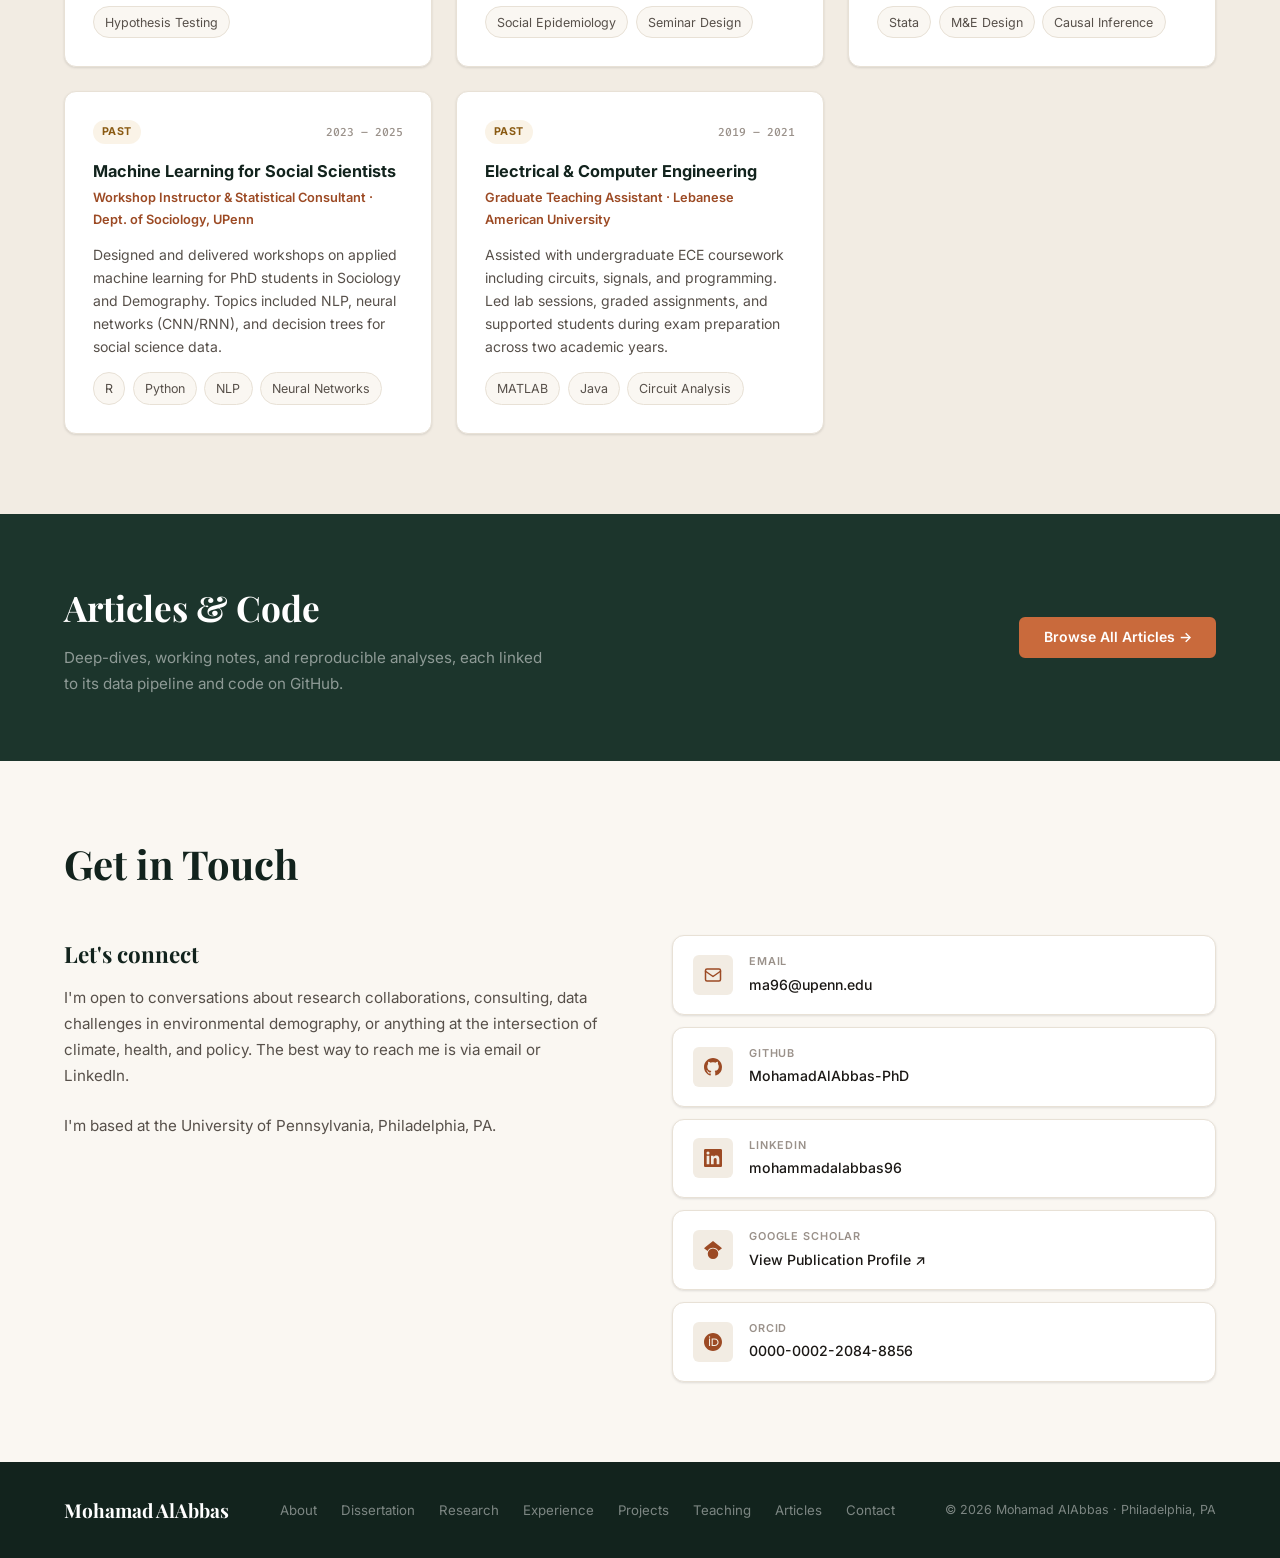
==== commit d6623976: "Lead dissertation chapter cards with findings, add chapter status badges - Drop the theoretical-fram" ====
--- a/index.html
+++ b/index.html
@@ -258,17 +258,6 @@
         same flood, the same heat, the same transmission season, and be marked by it unequally, and the
         difference usually lies not in the hazard but in the envelope.
       </p>
-      <p>
-        That insight is among sociology's oldest findings about catastrophe, but it has largely been drawn
-        as a map rather than measured. The concentric frameworks the field relies on, from Bronfenbrenner's
-        ecology of human development to the Dahlgren–Whitehead rainbow and Mosley and Chen's account of
-        proximate determinants, name housing, water, and environmental conditions as domains without
-        filling them with the vegetation, hydrology, building materials, and ecological communities they
-        actually contain. This dissertation keeps the concentric geometry and fills it in, resolving a
-        child's surroundings into three shells that can each be measured and attached to an individual
-        child rather than inferred at the level of a population.
-      </p>
-
       <ol class="diss__questions">
         <li>Is each environment a determinant of children's environmental health in its own right, once the hazard it is conventionally reduced to has been accounted for?</li>
         <li>Does each environment modify the relationship between a hazard and the harm it produces, so that identical exposures yield unequal outcomes across settings?</li>
@@ -279,14 +268,19 @@
     <div class="diss__grid">
 
       <article class="diss-card reveal">
-        <span class="diss-card__num">Chapter One</span>
+        <div class="diss-card__head">
+          <span class="diss-card__num">Chapter One</span>
+          <span class="badge badge--published">Published</span>
+        </div>
         <h3>The Built Environment</h3>
         <p>
-          The dwelling is the innermost shell, the last barrier between a transmission ecology and a
-          sleeping child. Pooling Demographic and Health and Malaria Indicator Survey data from 17
-          sub-Saharan African countries with rapid-diagnostic-test-confirmed malaria, this chapter treats
-          housing as stratified, non-insecticidal protective infrastructure and asks whether the modern
-          housing advantage holds across the ecological and climatic gradients in which the house sits.
+          Modern housing lowers the odds of a positive malaria test among children under five, and it does
+          so net of household wealth, water, sanitation, and insecticide-treated net use. Those other goods
+          account for only a small share of the association, so the dwelling is not simply a proxy for what
+          accompanies it. But the protection it offers is not a fixed increment: absolute and relative
+          protection move in opposite directions across elevation and wealth, and the biome coefficients are
+          themselves large enough to show that ecological context carries information the climate variables
+          do not.
         </p>
         <div class="project-card__tags">
           <span class="tag tag--highlight">17 Countries</span>
@@ -297,14 +291,19 @@
       </article>
 
       <article class="diss-card reveal">
-        <span class="diss-card__num">Chapter Two</span>
+        <div class="diss-card__head">
+          <span class="diss-card__num">Chapter Two</span>
+          <span class="badge badge--progress">In Preparation</span>
+        </div>
         <h3>The Natural Environment</h3>
         <p>
-          Assigning 953,809 children under five across 37 low- and middle-income countries to a World
-          Wildlife Fund terrestrial biome and linking them to gridded precipitation and temperature, this
-          chapter asks whether ecological context independently predicts morbidity and growth, and whether
-          it modifies children's sensitivity to short-term climatic anomalies. It converts the ecosystem
-          from a named but unmeasured pathway into a measured determinant.
+          Across nearly one million children, ecological context improves model fit for every outcome
+          examined, and the biome coefficients rival standard socioeconomic covariates in magnitude. The
+          more consequential result is that the same standardized climate anomaly produces divergent and
+          non-monotonic responses across ecological systems: identical exposures are not identical
+          treatments. The contribution is not that ecology belongs in a control set, but that the
+          environment can be resolved into a unit that is exhaustive, globally consistent, and attachable
+          to an individual child at essentially no cost.
         </p>
         <div class="project-card__tags">
           <span class="tag tag--highlight">37 Countries</span>
@@ -315,7 +314,10 @@
       </article>
 
       <article class="diss-card reveal">
-        <span class="diss-card__num">Chapter Three</span>
+        <div class="diss-card__head">
+          <span class="diss-card__num">Chapter Three</span>
+          <span class="badge badge--review">In Production</span>
+        </div>
         <h3>The Socio-Structural Environment</h3>
         <p>
           The first two chapters take the shells as given. This one asks how a child came to be inside one
--- a/css/style.css
+++ b/css/style.css
@@ -849,15 +849,20 @@
   transform: translateY(-4px);
   box-shadow: var(--shadow-lg);
 }
+.diss-card__head {
+  display: flex;
+  align-items: center;
+  justify-content: space-between;
+  gap: .6rem;
+  margin-bottom: .55rem;
+}
 .diss-card__num {
-  display: block;
   font-family: var(--font-mono);
   font-size: .68rem;
   font-weight: 600;
   letter-spacing: .08em;
   text-transform: uppercase;
   color: var(--accent-dark);
-  margin-bottom: .5rem;
 }
 .diss-card h3 {
   font-family: var(--font-heading);
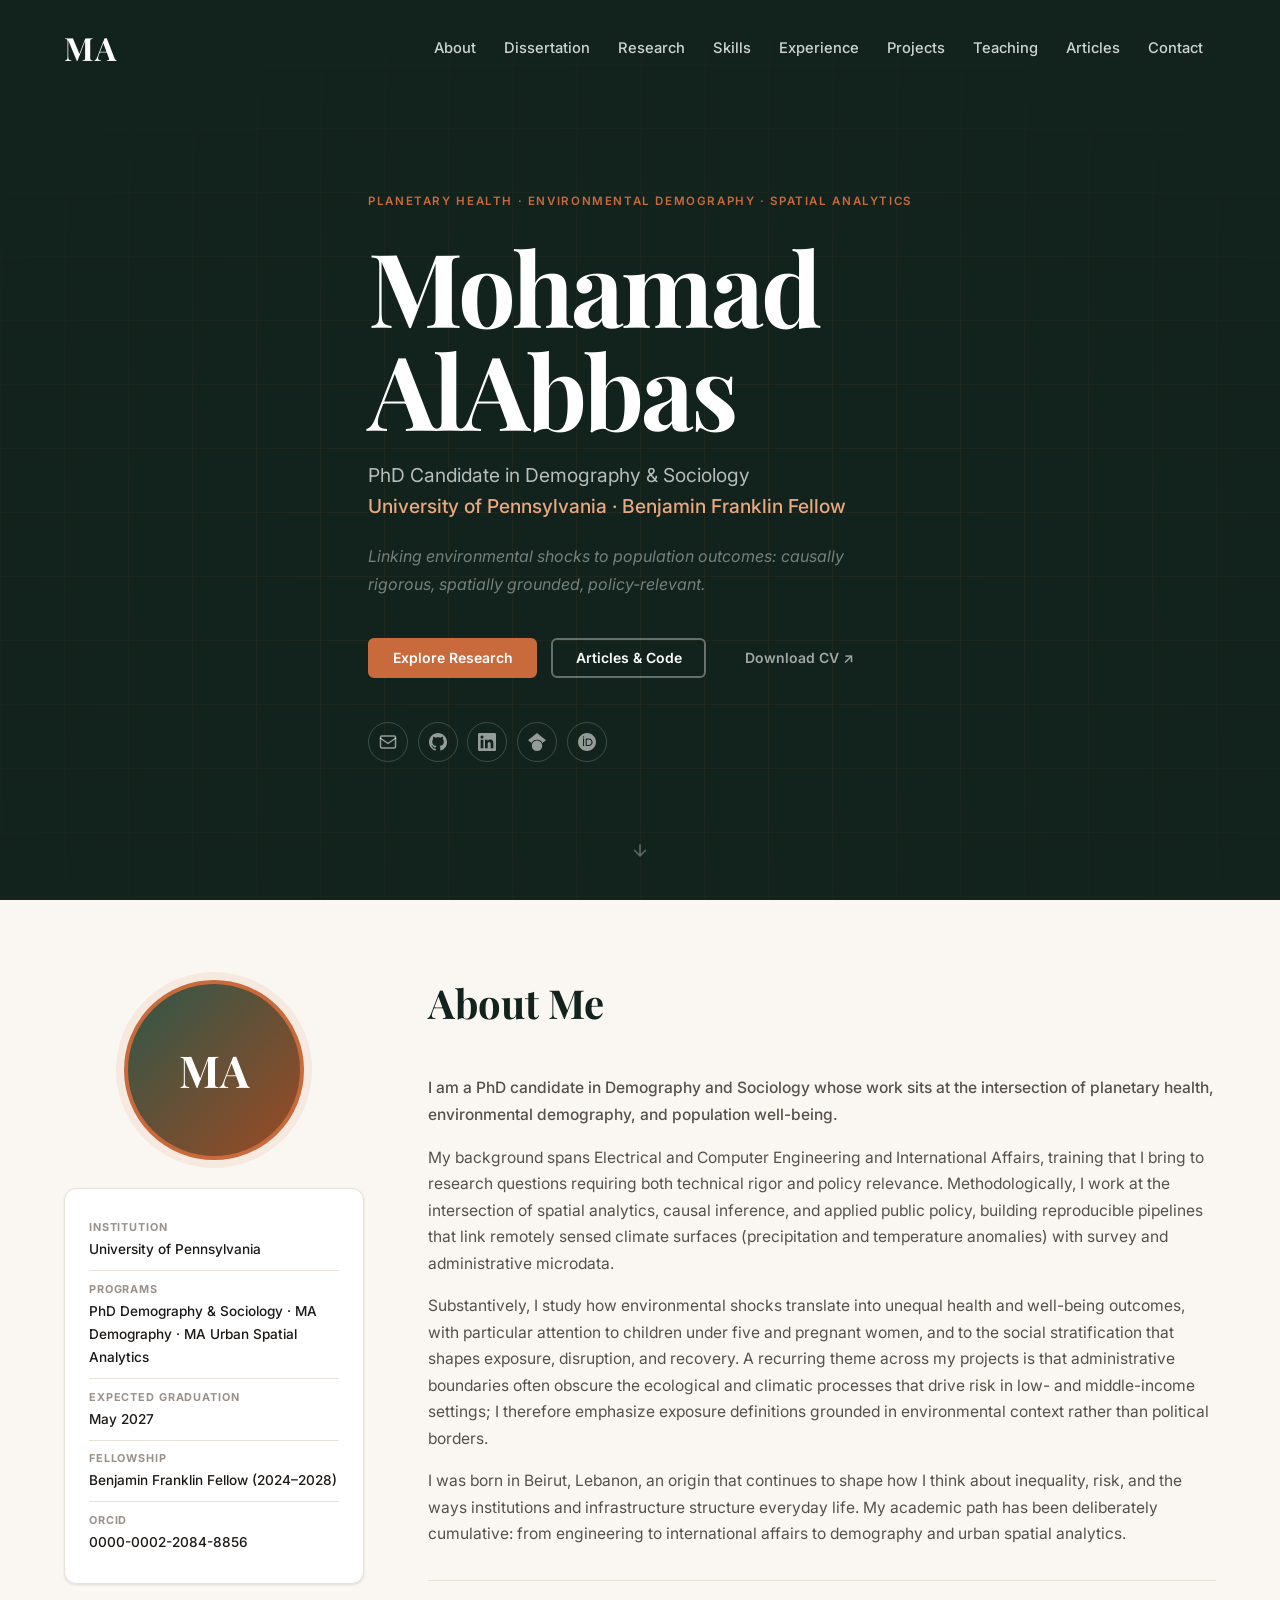
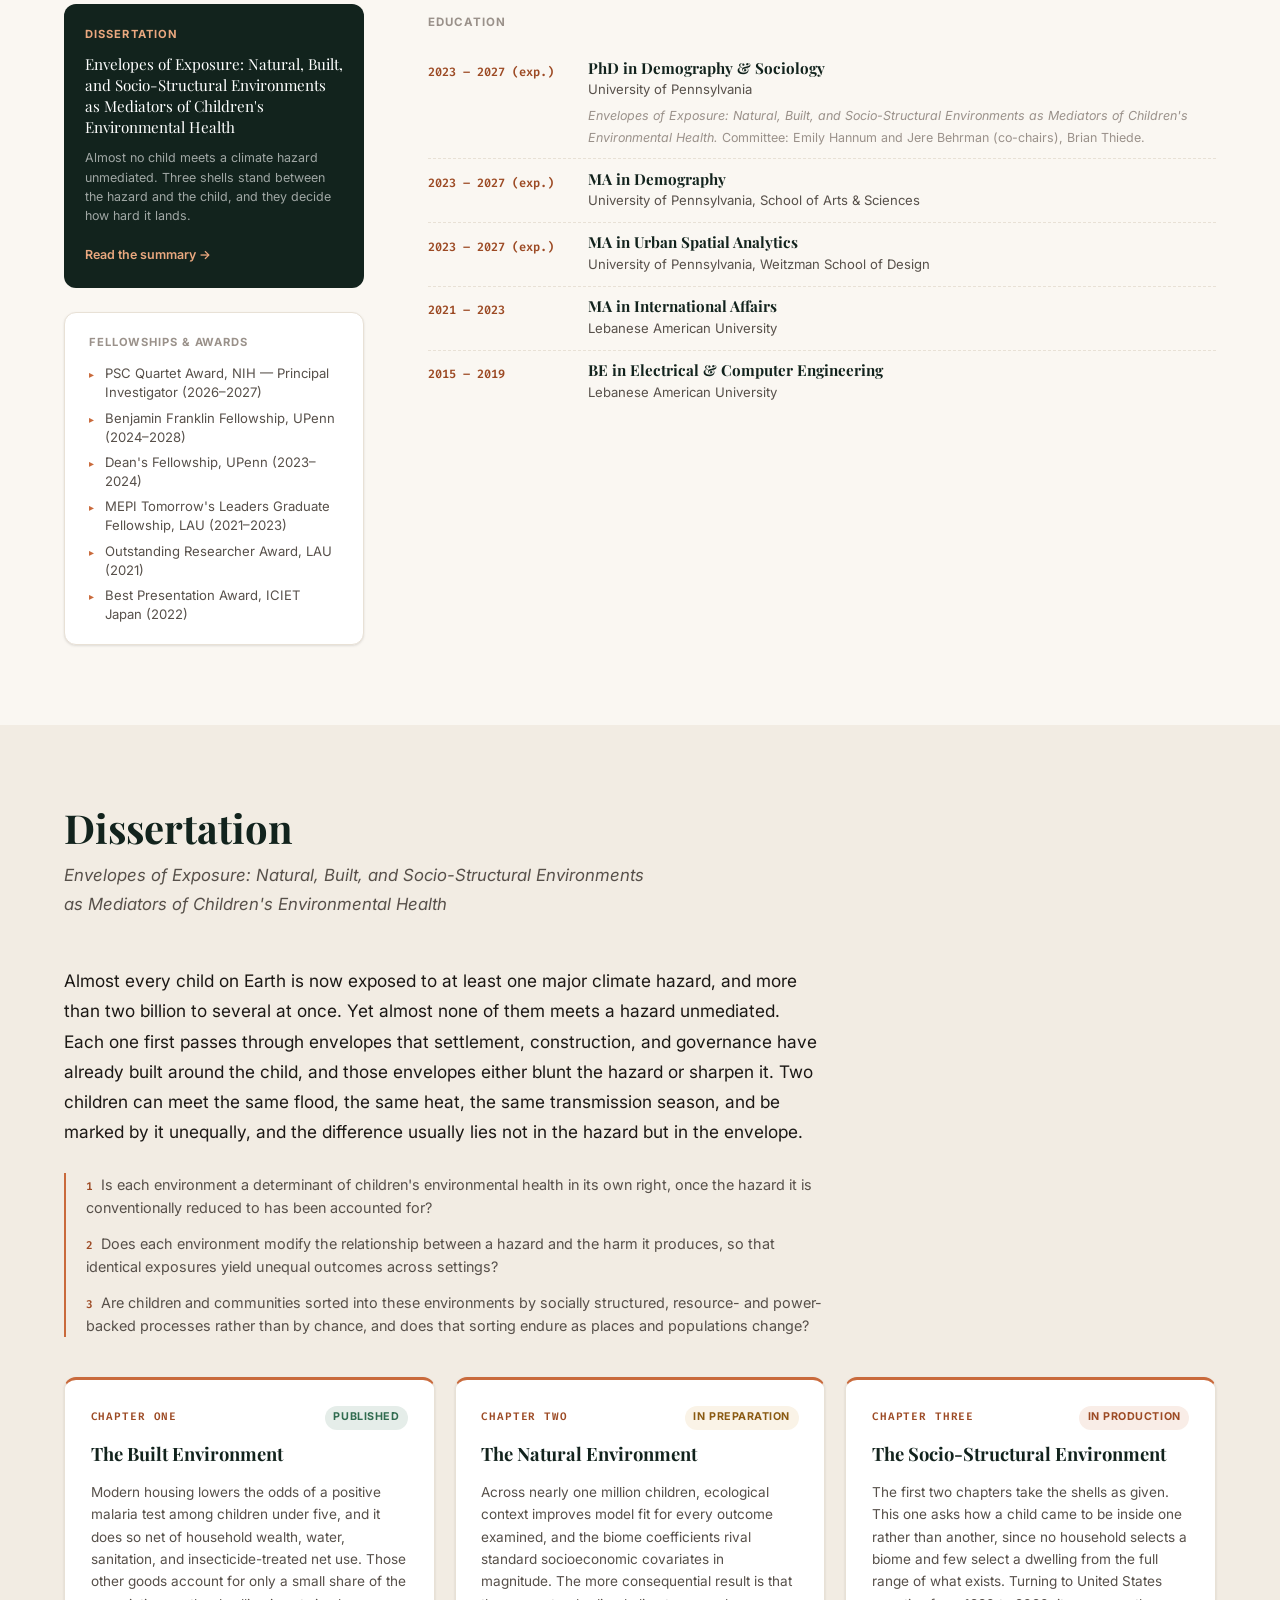
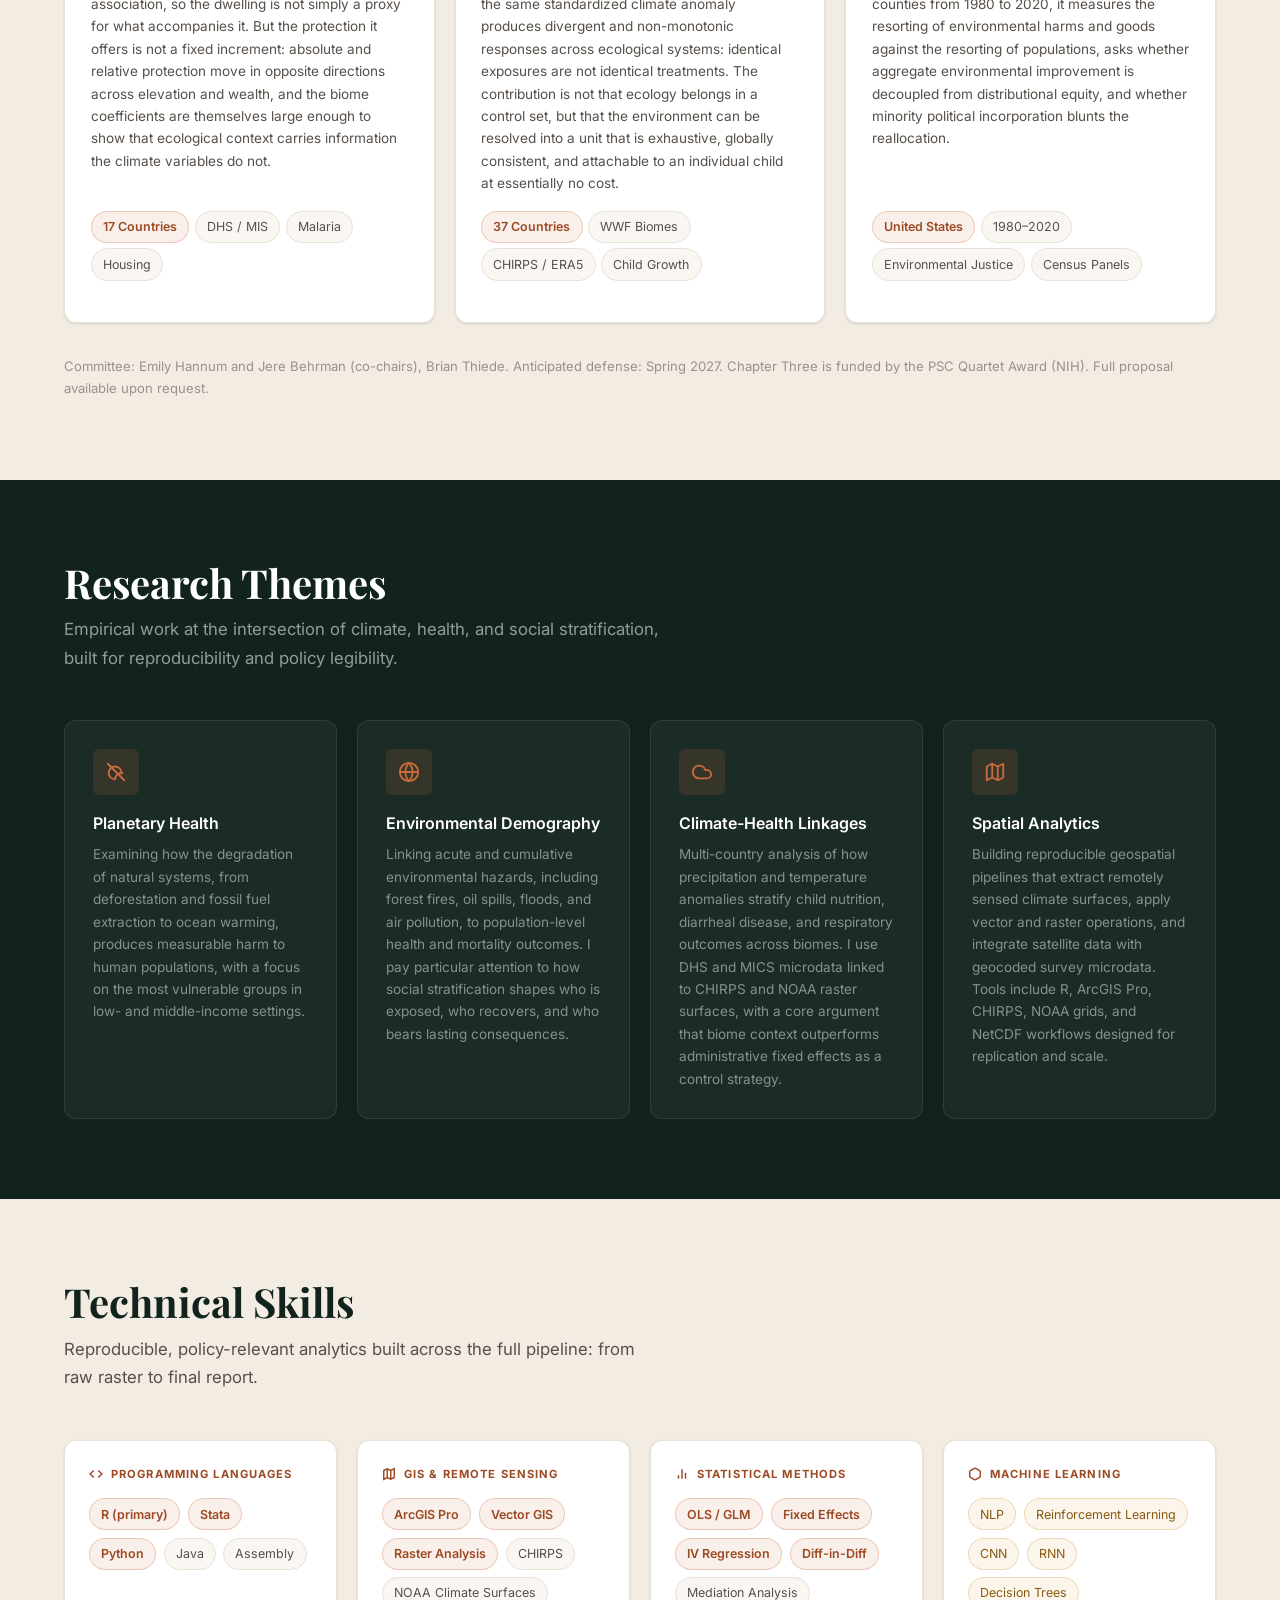
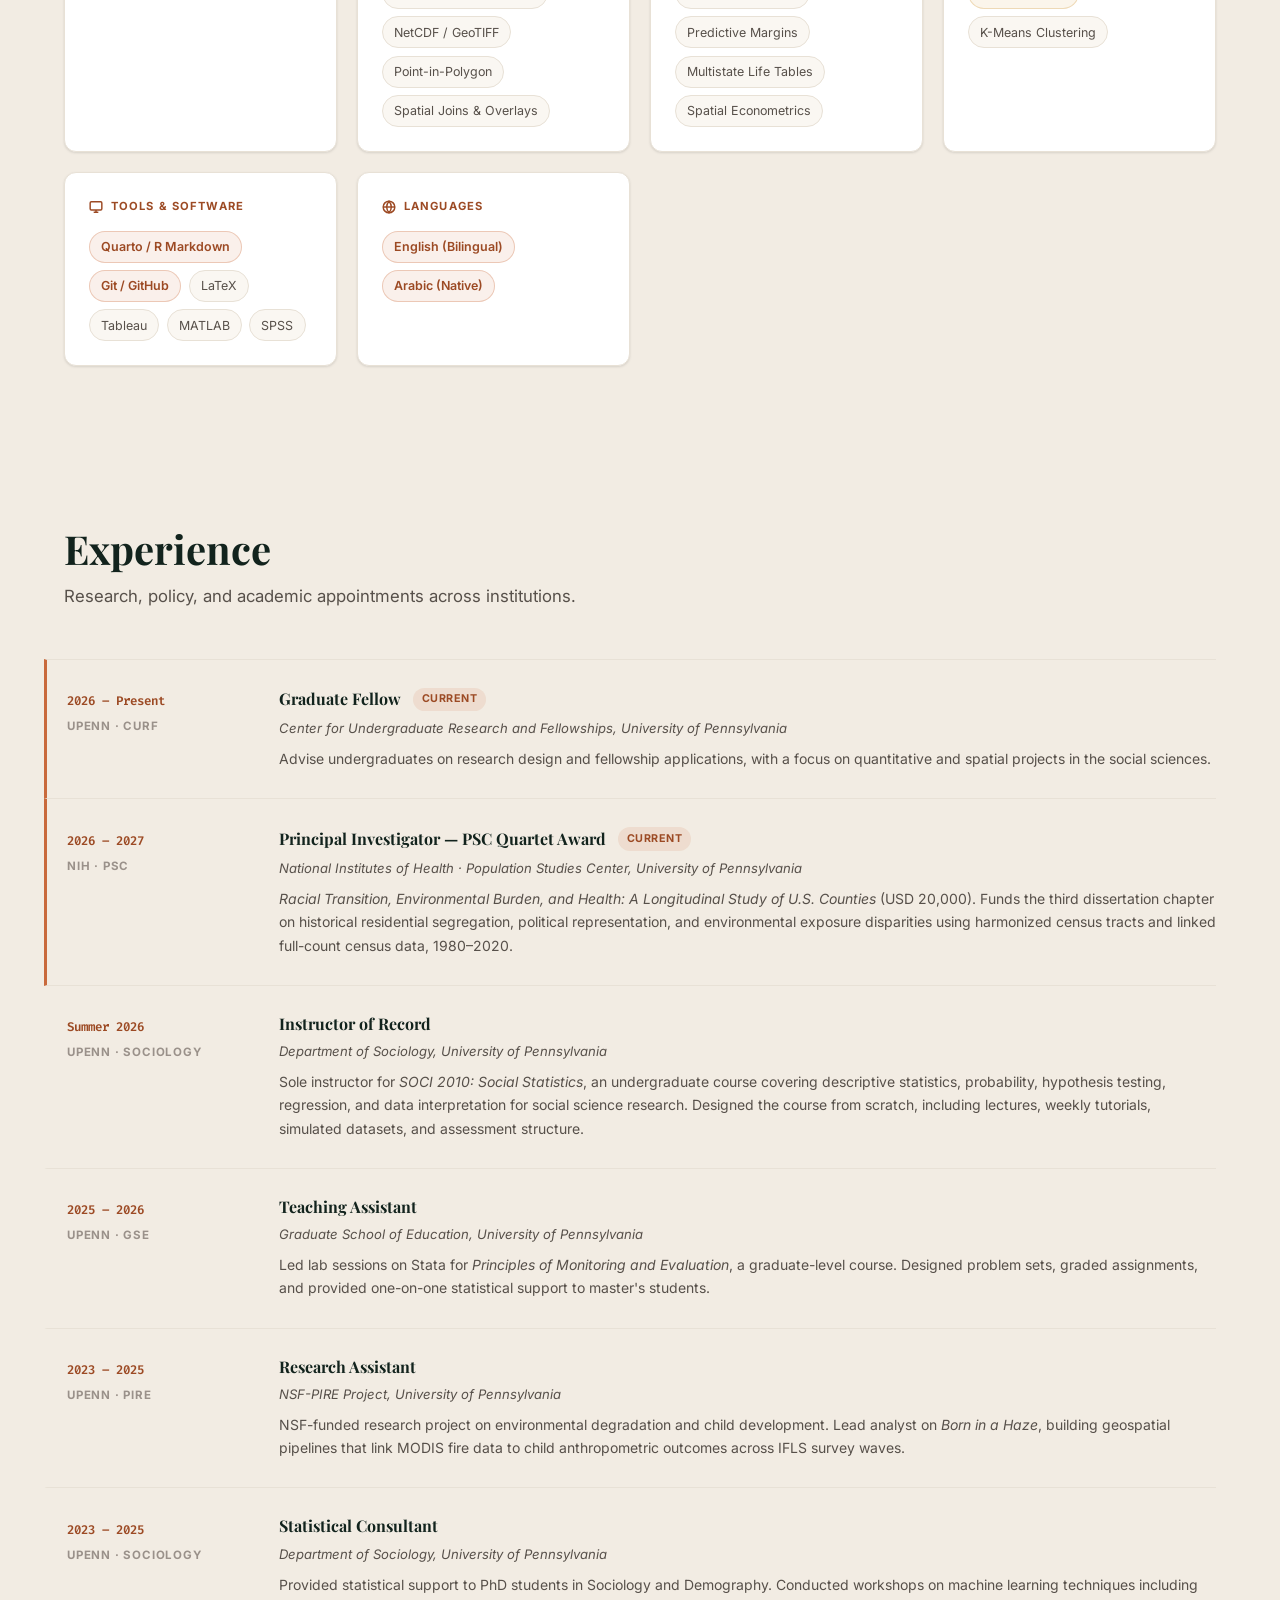
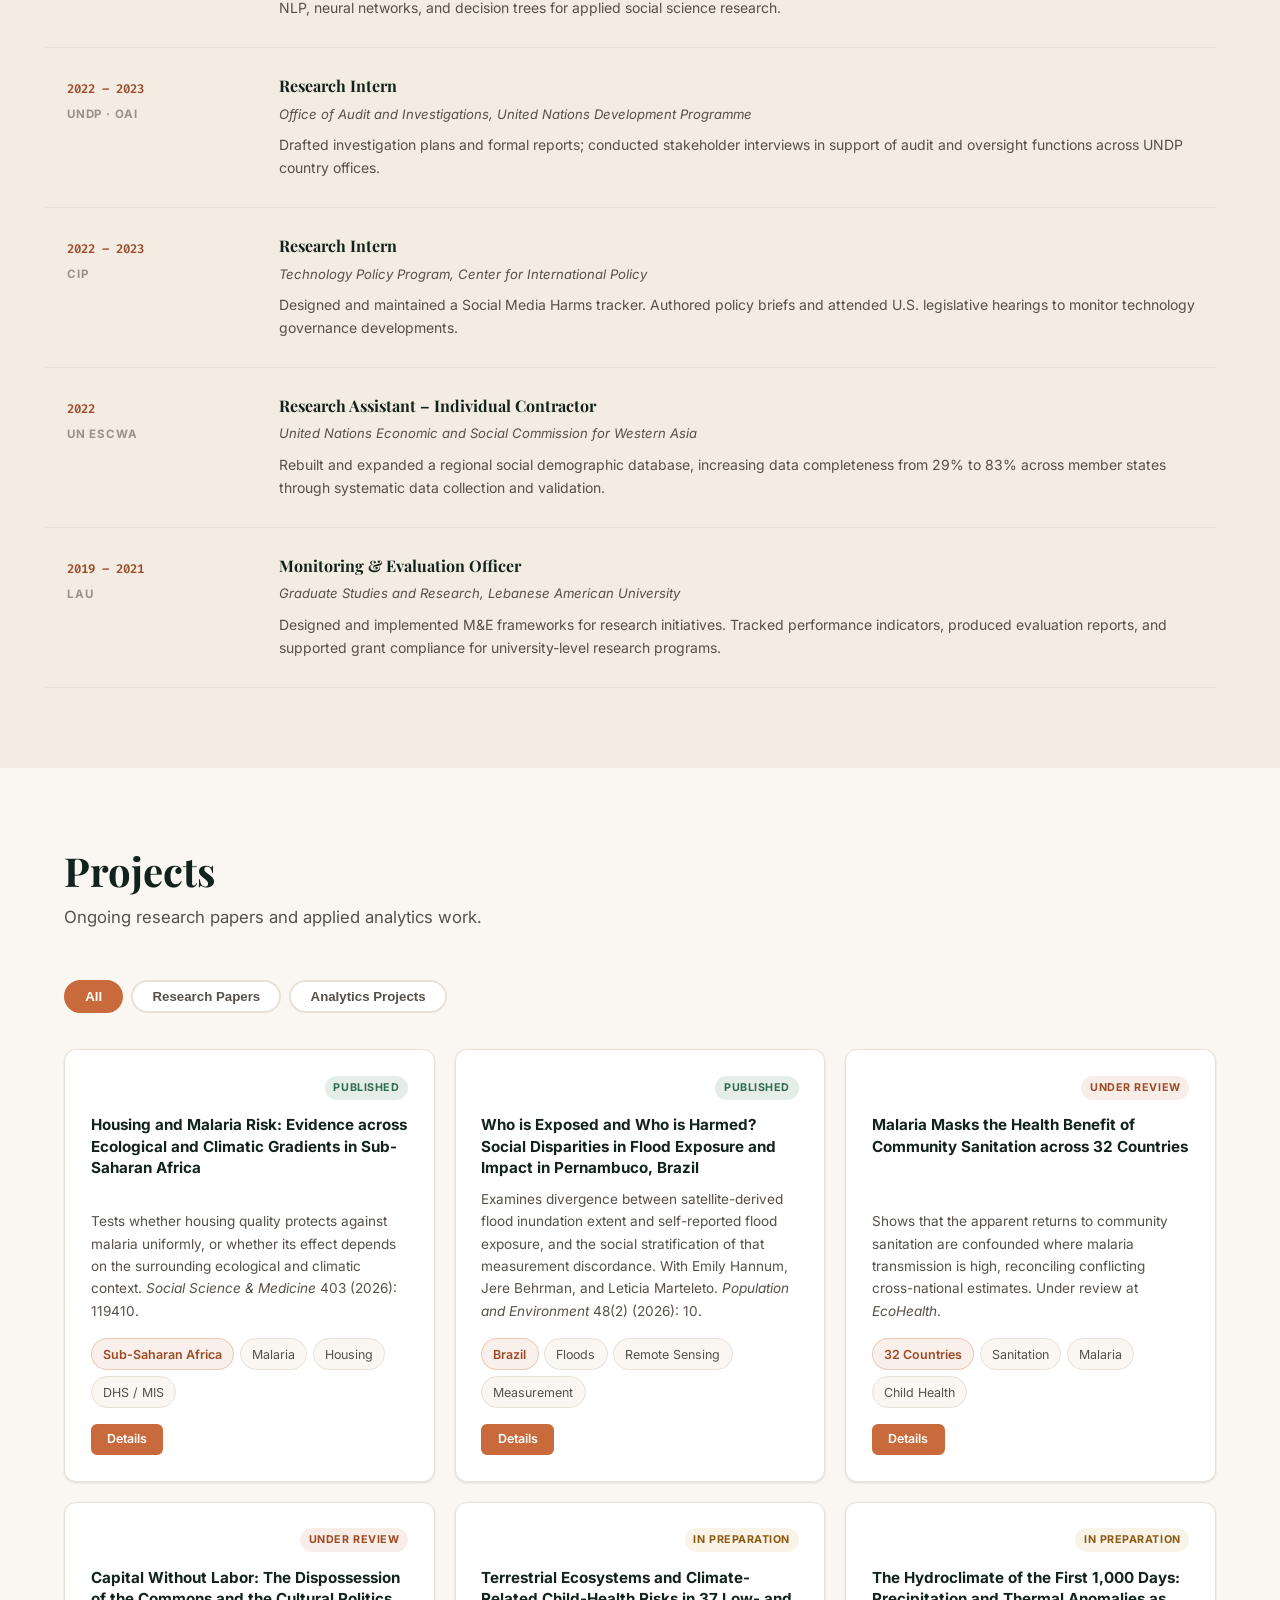
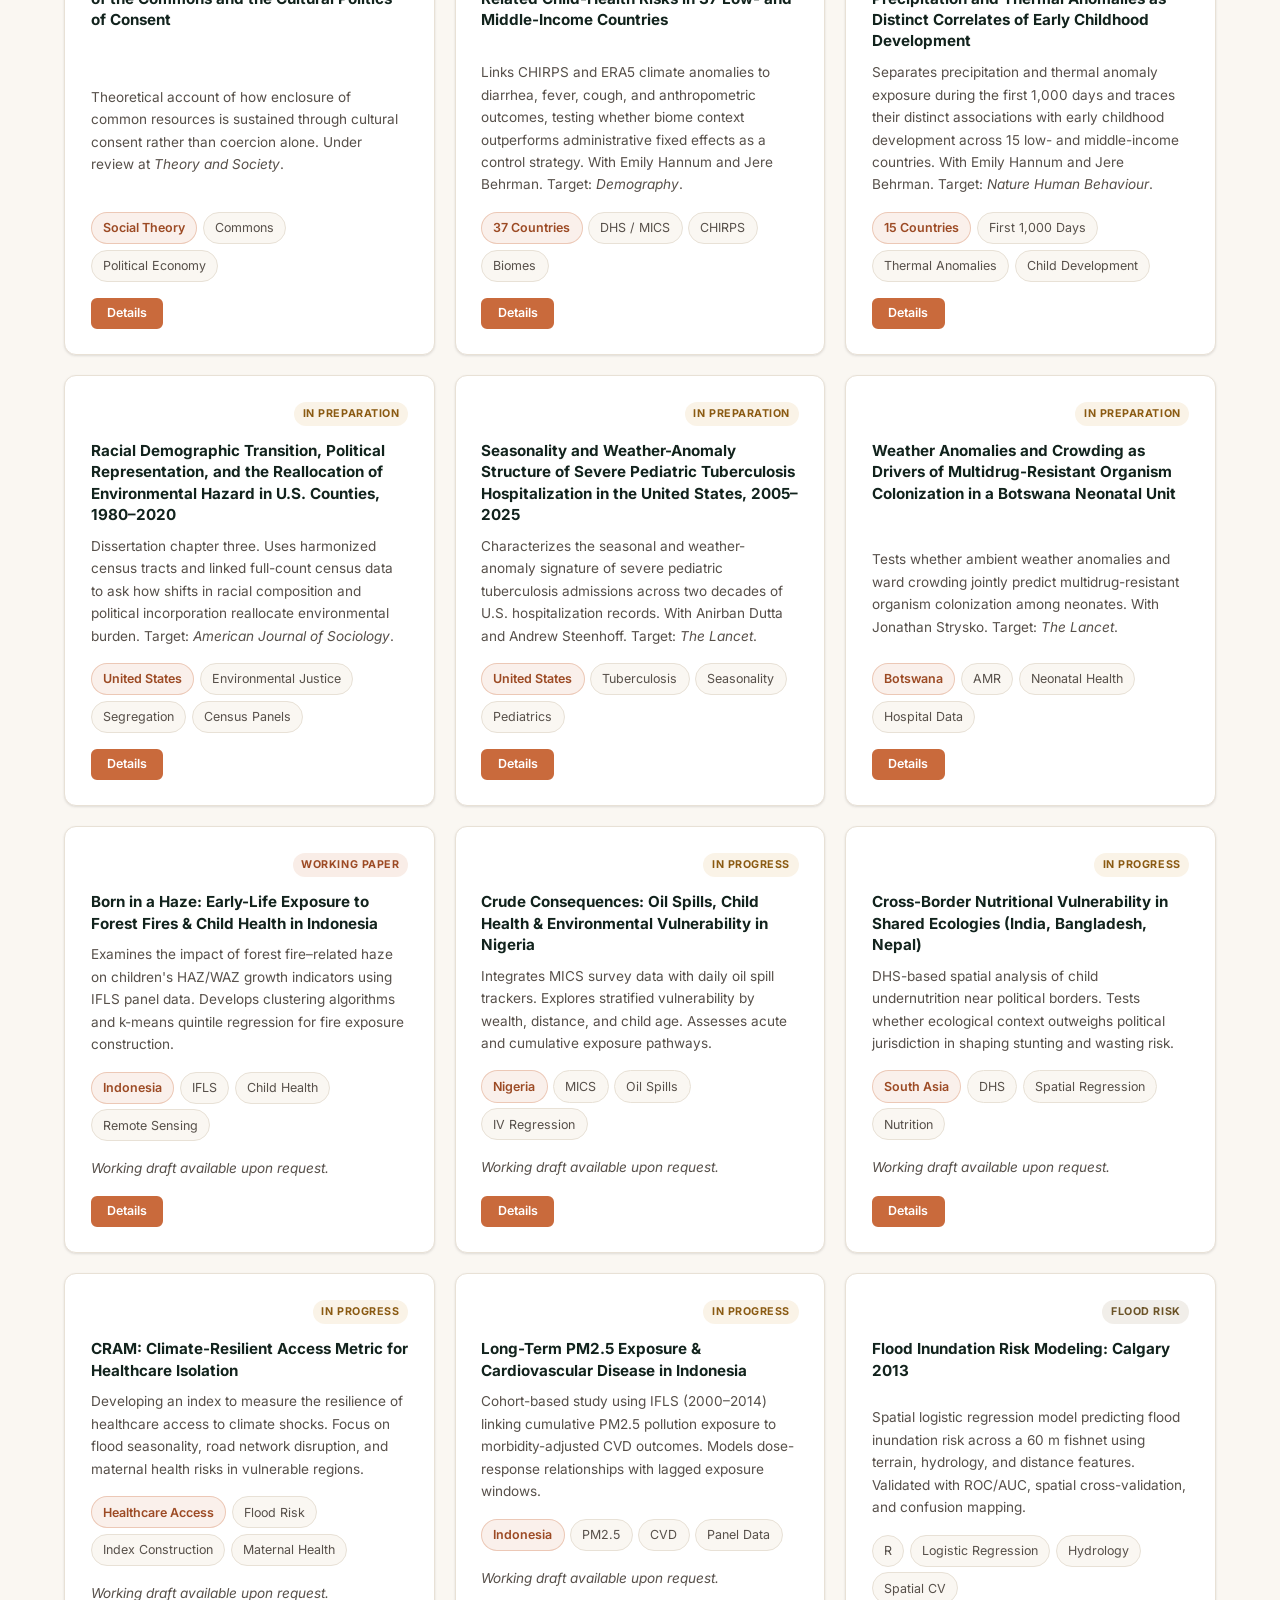
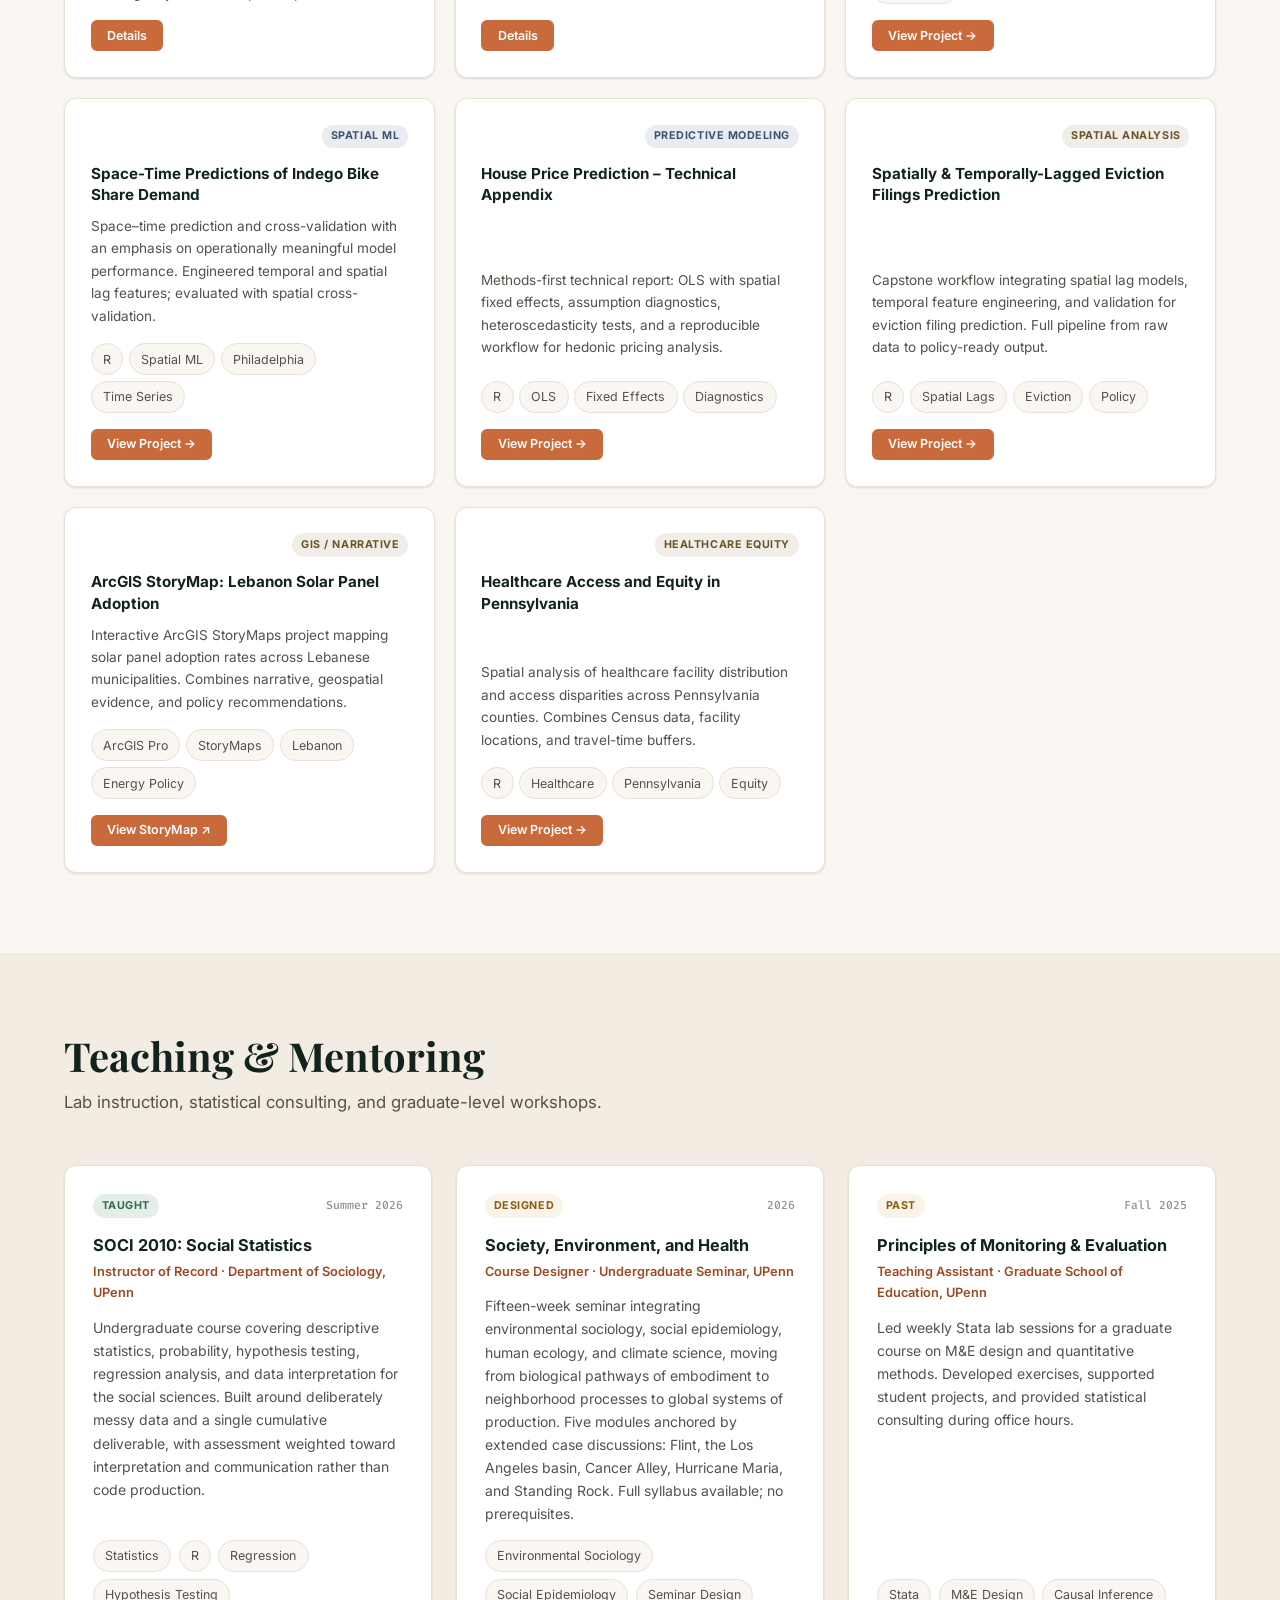
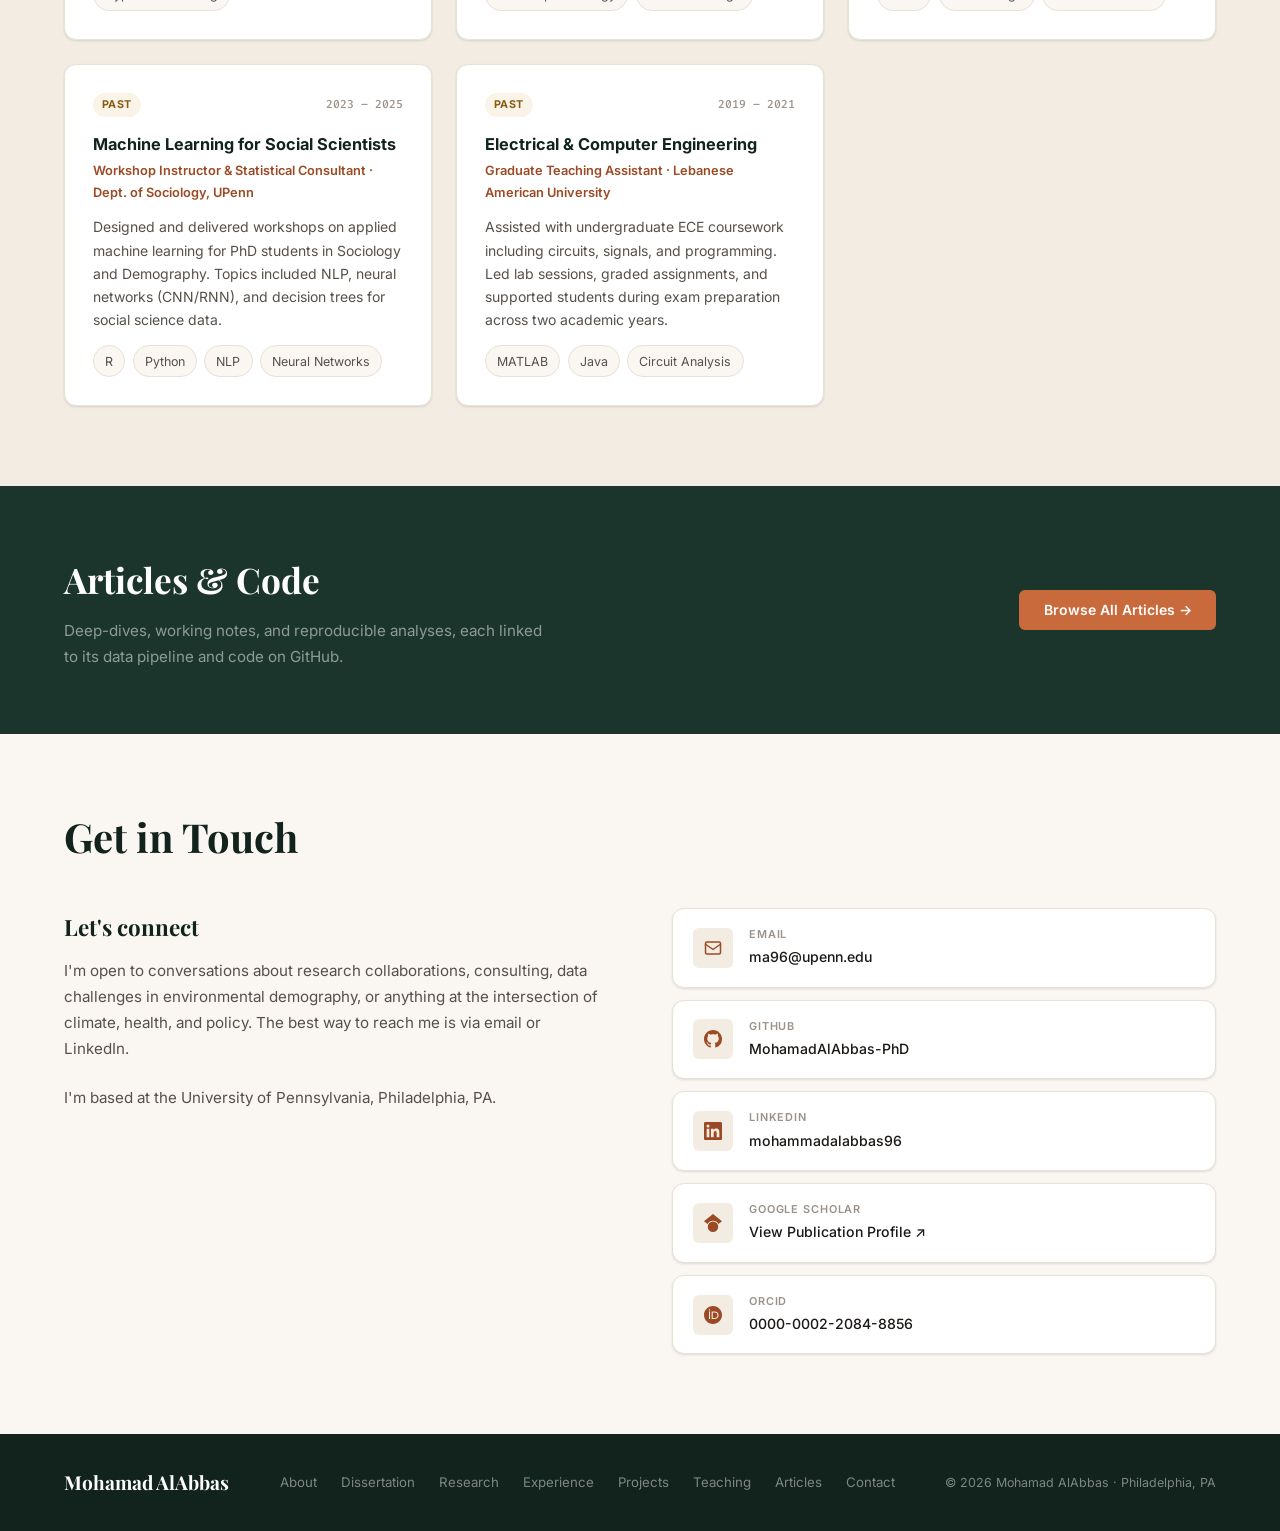
==== commit 9c4d4fef: "Google Verification Version" ====
--- a/index.html
+++ b/index.html
@@ -6,11 +6,33 @@
   <title>Mohamad AlAbbas | Planetary Health &amp; Environmental Demographer</title>
   <meta name="description" content="PhD Candidate in Demography & Sociology at the University of Pennsylvania. Research in planetary health, environmental demography, and spatial analytics.">
   <meta name="author" content="Mohamad AlAbbas">
+  <meta name="google-site-verification" content="_yVN6pSu2rqeGQM-rYK1pr2HQhKkRy8MfsDhlaN4YQ8" />
+  <link rel="canonical" href="https://mohamadalabbas-phd.github.io/">
+  <script type="application/ld+json">
+  {
+    "@context": "https://schema.org",
+    "@type": "Person",
+    "name": "Mohamad AlAbbas",
+    "url": "https://mohamadalabbas-phd.github.io/",
+    "jobTitle": "PhD Candidate in Demography and Sociology",
+    "affiliation": {
+      "@type": "Organization",
+      "name": "University of Pennsylvania"
+    },
+    "sameAs": [
+      "https://scholar.google.com/citations?user=hpTT5-4AAAAJ",
+      "https://orcid.org/0000-0002-2084-8856",
+      "https://www.linkedin.com/in/mohammadalabbas96",
+      "https://github.com/MohamadAlAbbas-PhD"
+    ]
+  }
+  </script>
 
   <!-- Open Graph -->
   <meta property="og:title"       content="Mohamad AlAbbas | Planetary Health &amp; Environmental Demographer">
-  <meta property="og:description" content="PhD Candidate in Demography & Sociology at UPenn. Planetary health, environmental demography, spatial analytics.">,
+  <meta property="og:description" content="PhD Candidate in Demography & Sociology at UPenn. Planetary health, environmental demography, spatial analytics.">
   <meta property="og:type"        content="website">
+  <meta property="og:url"         content="https://mohamadalabbas-phd.github.io/">
 
   <!-- Fonts -->
   <link rel="preconnect" href="https://fonts.googleapis.com">
